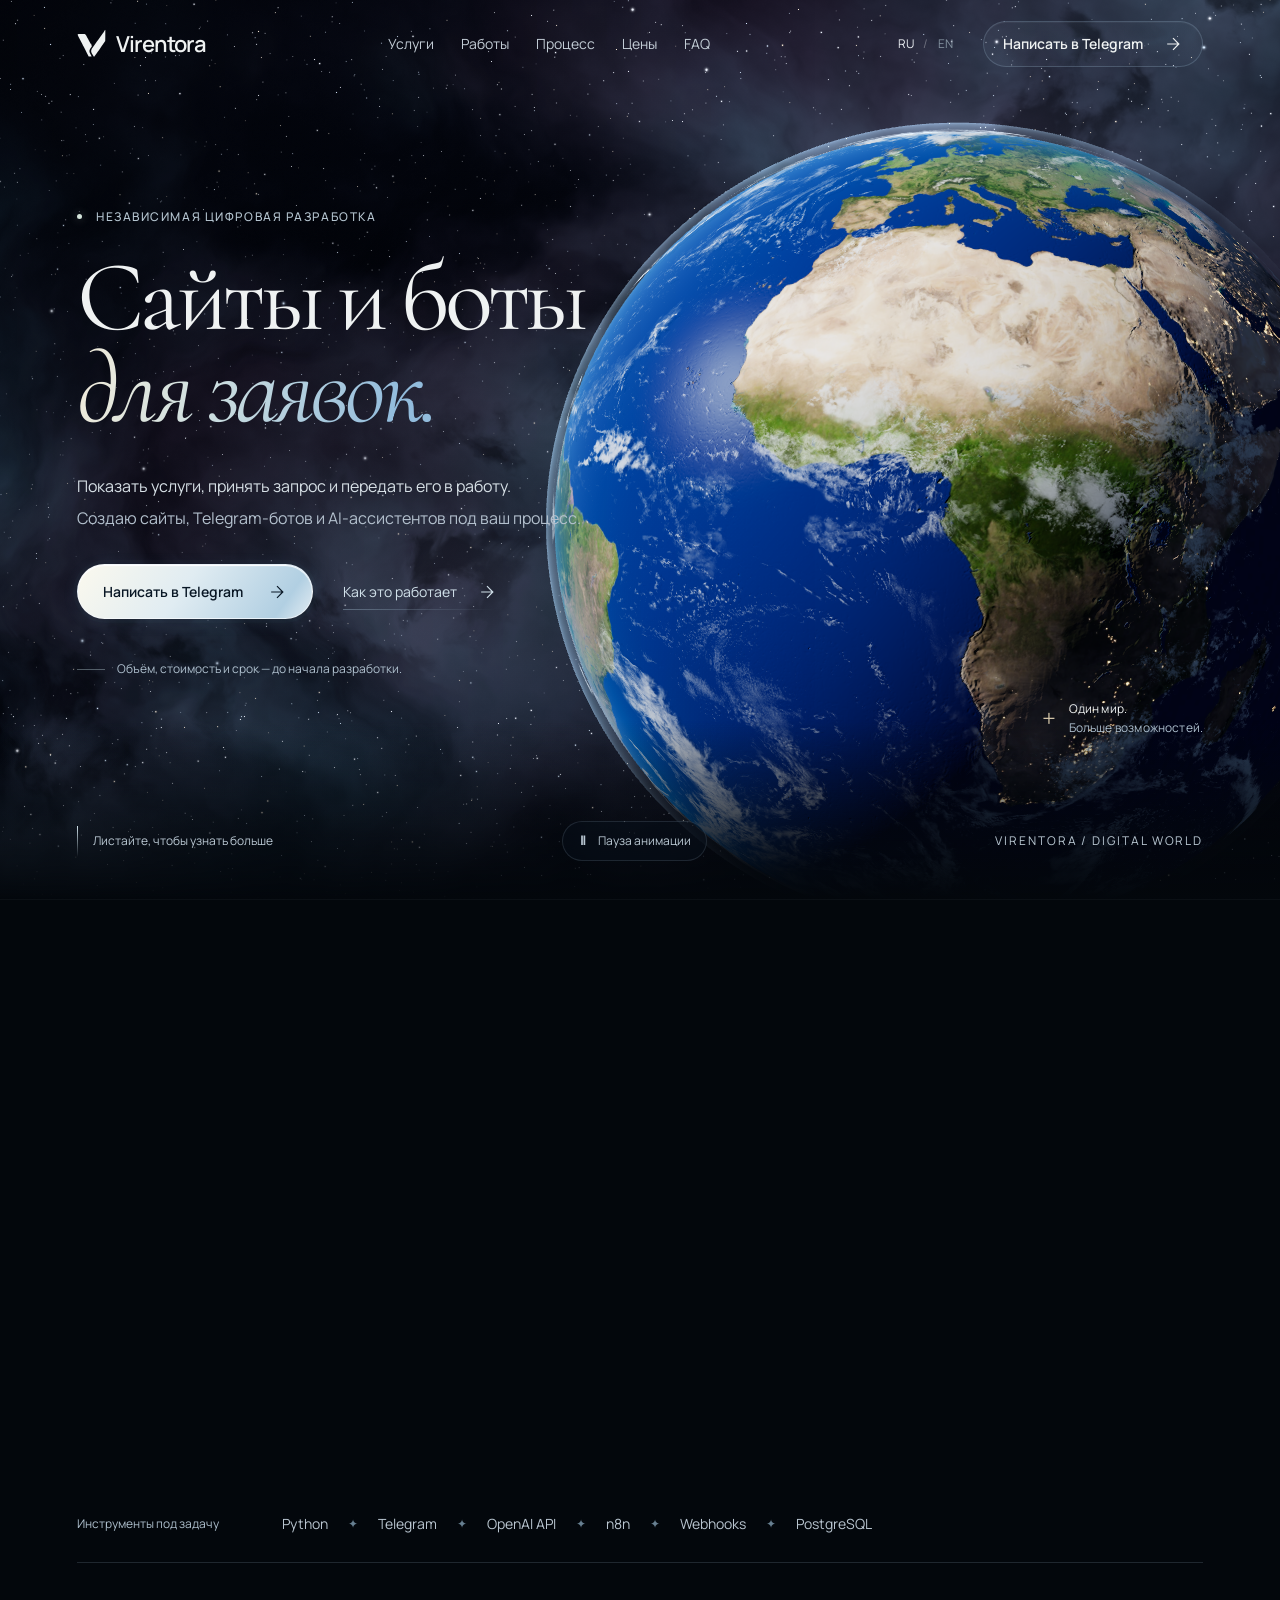
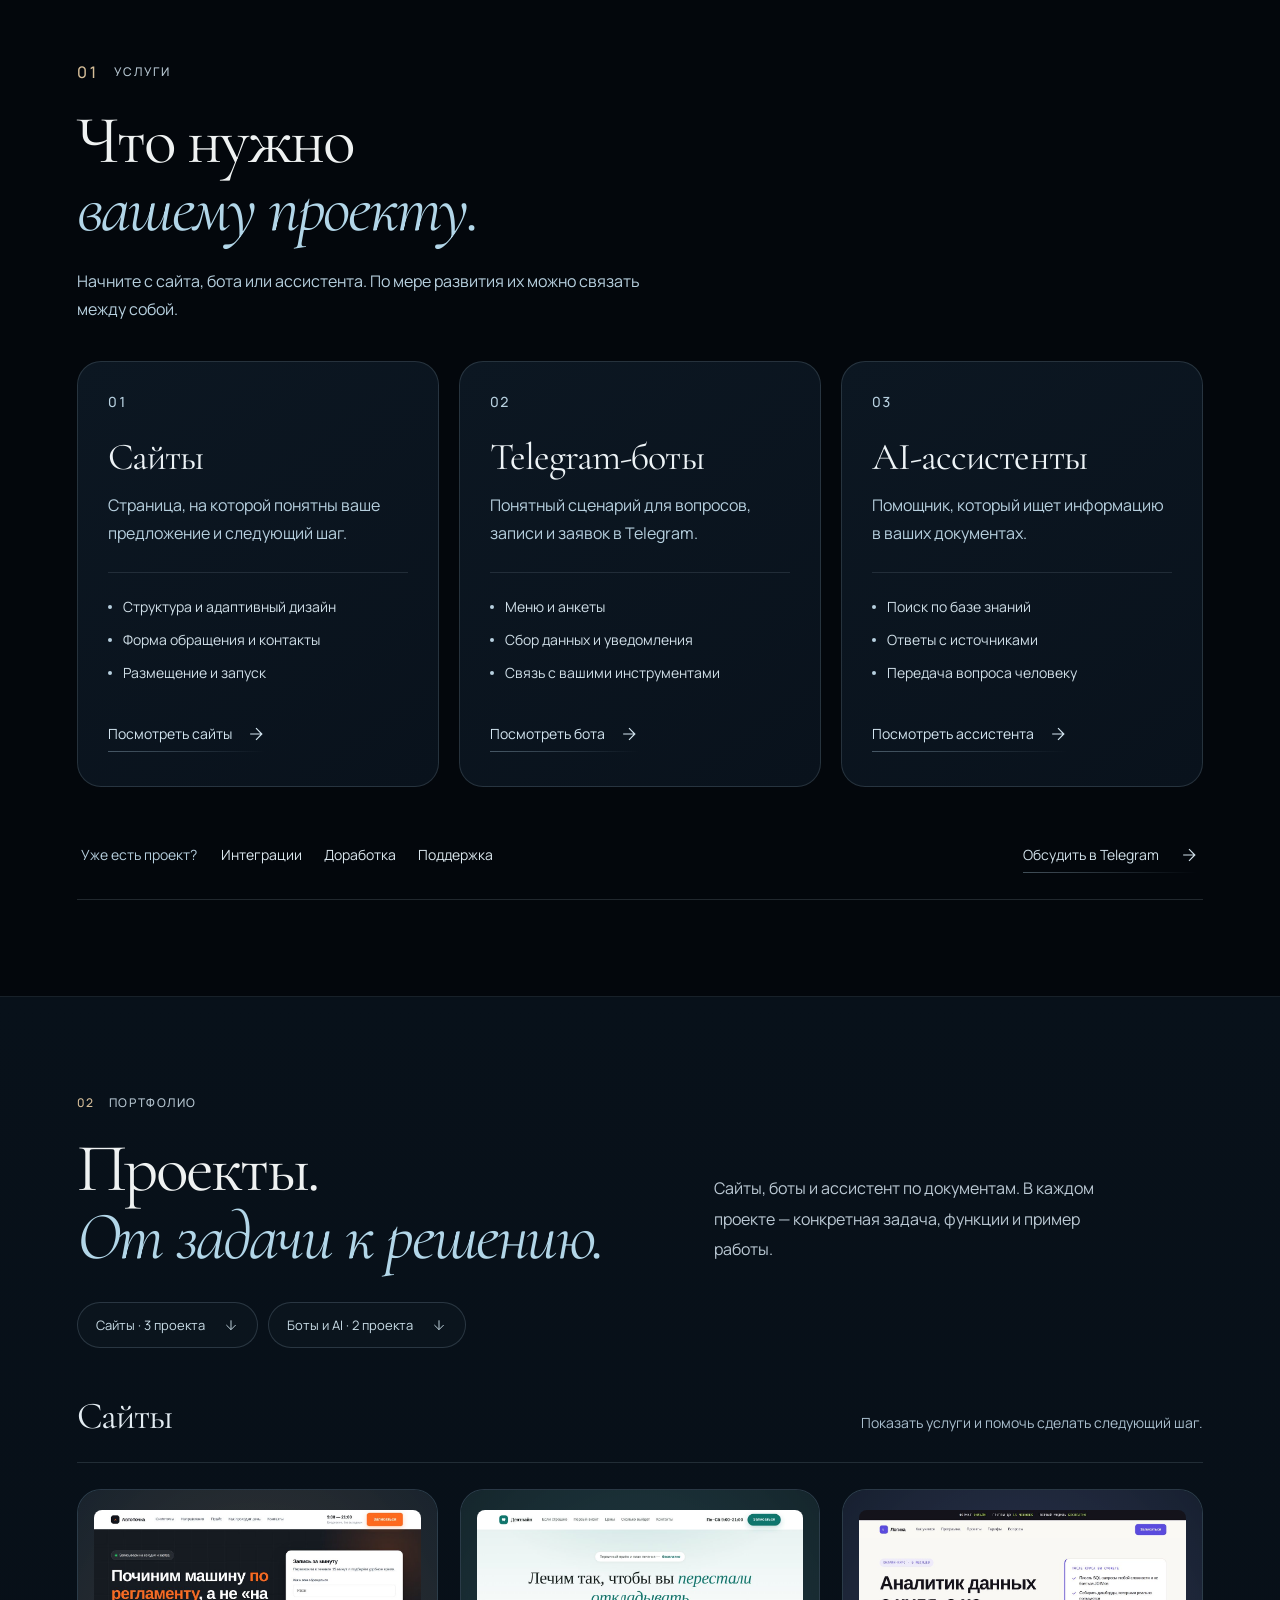
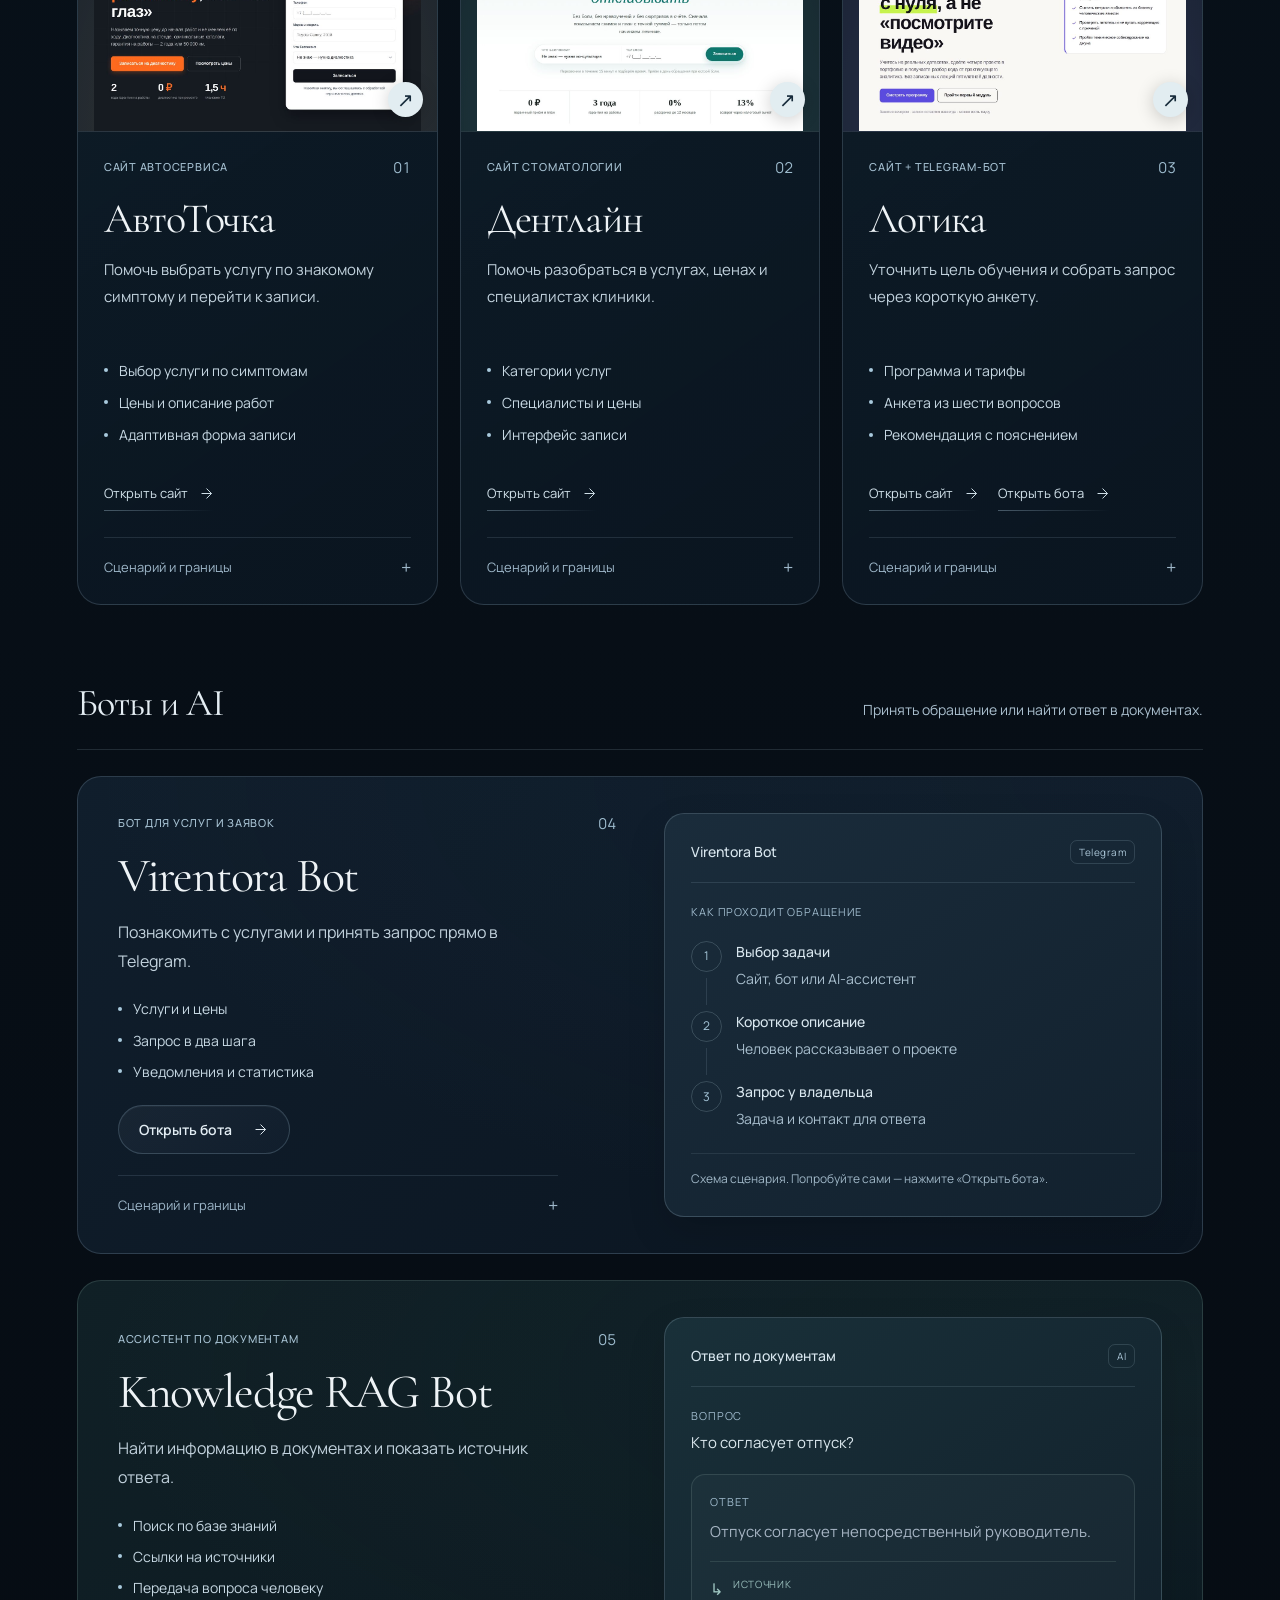
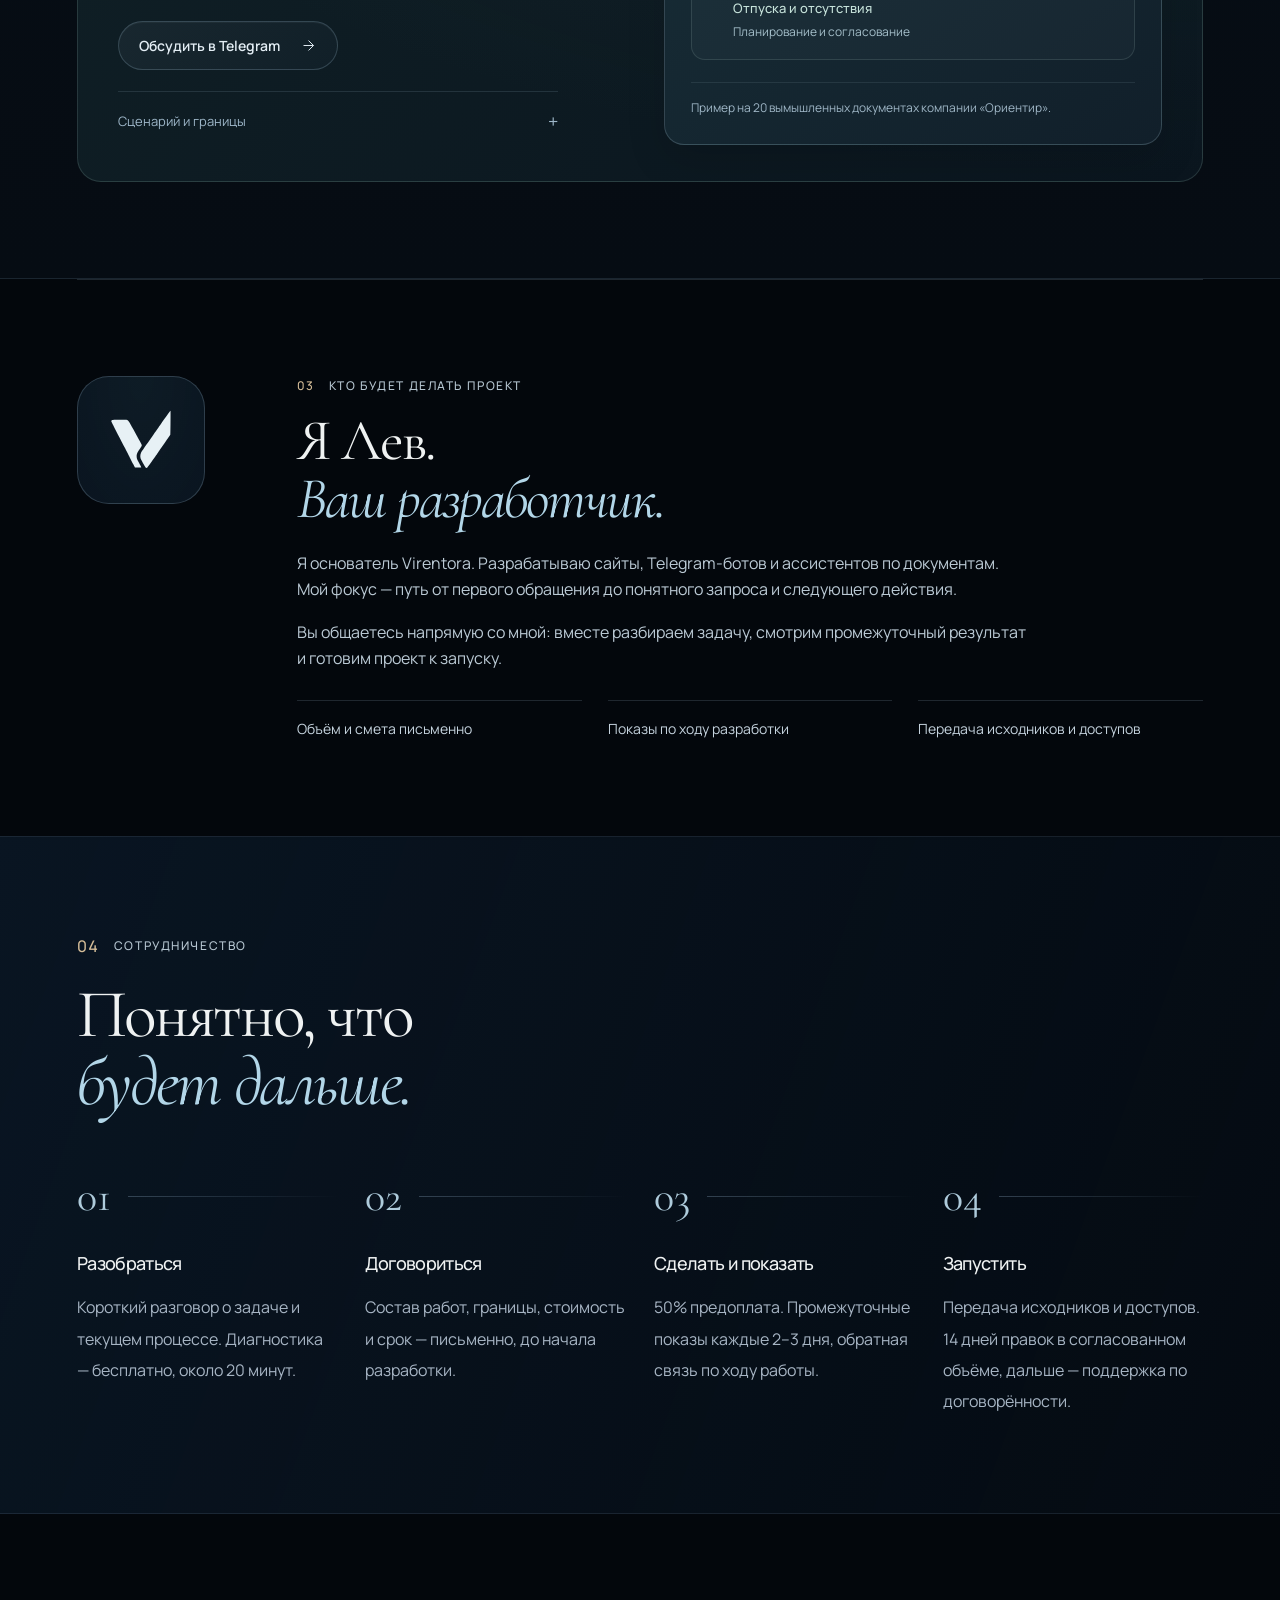
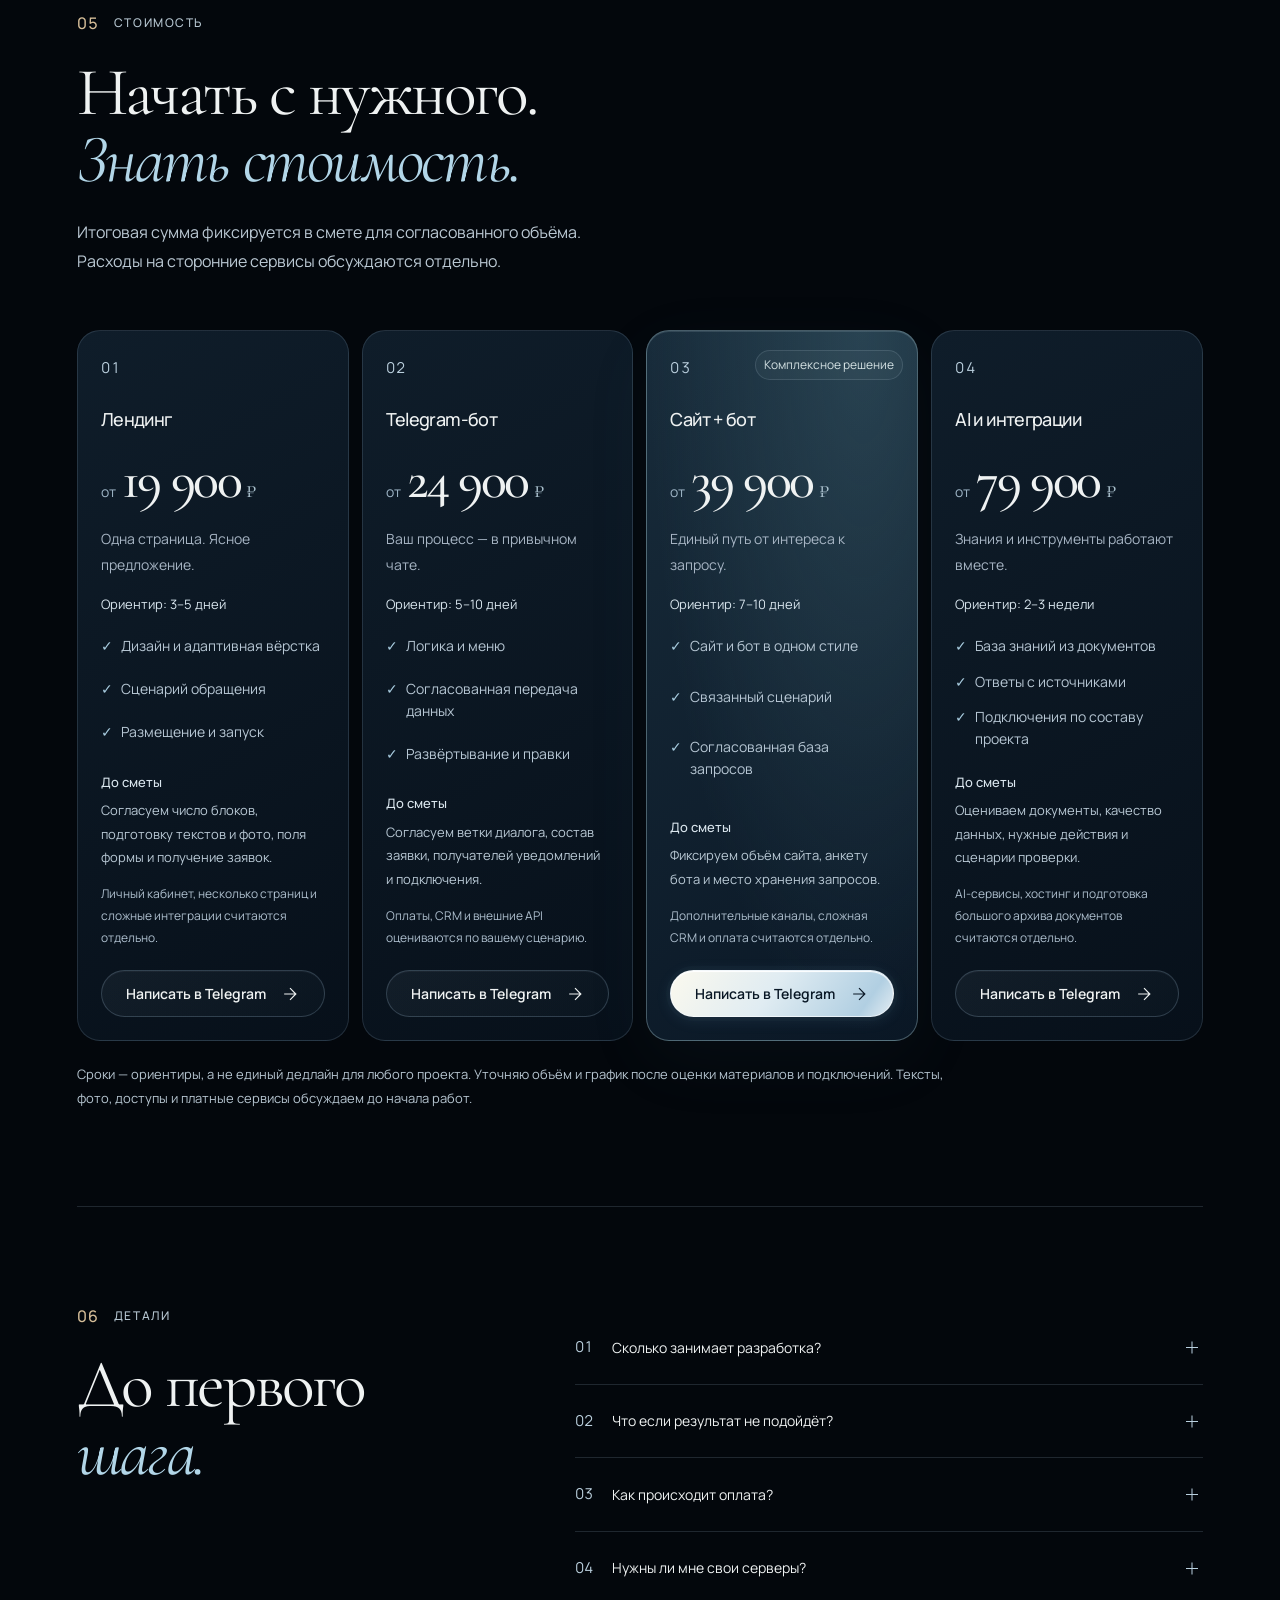
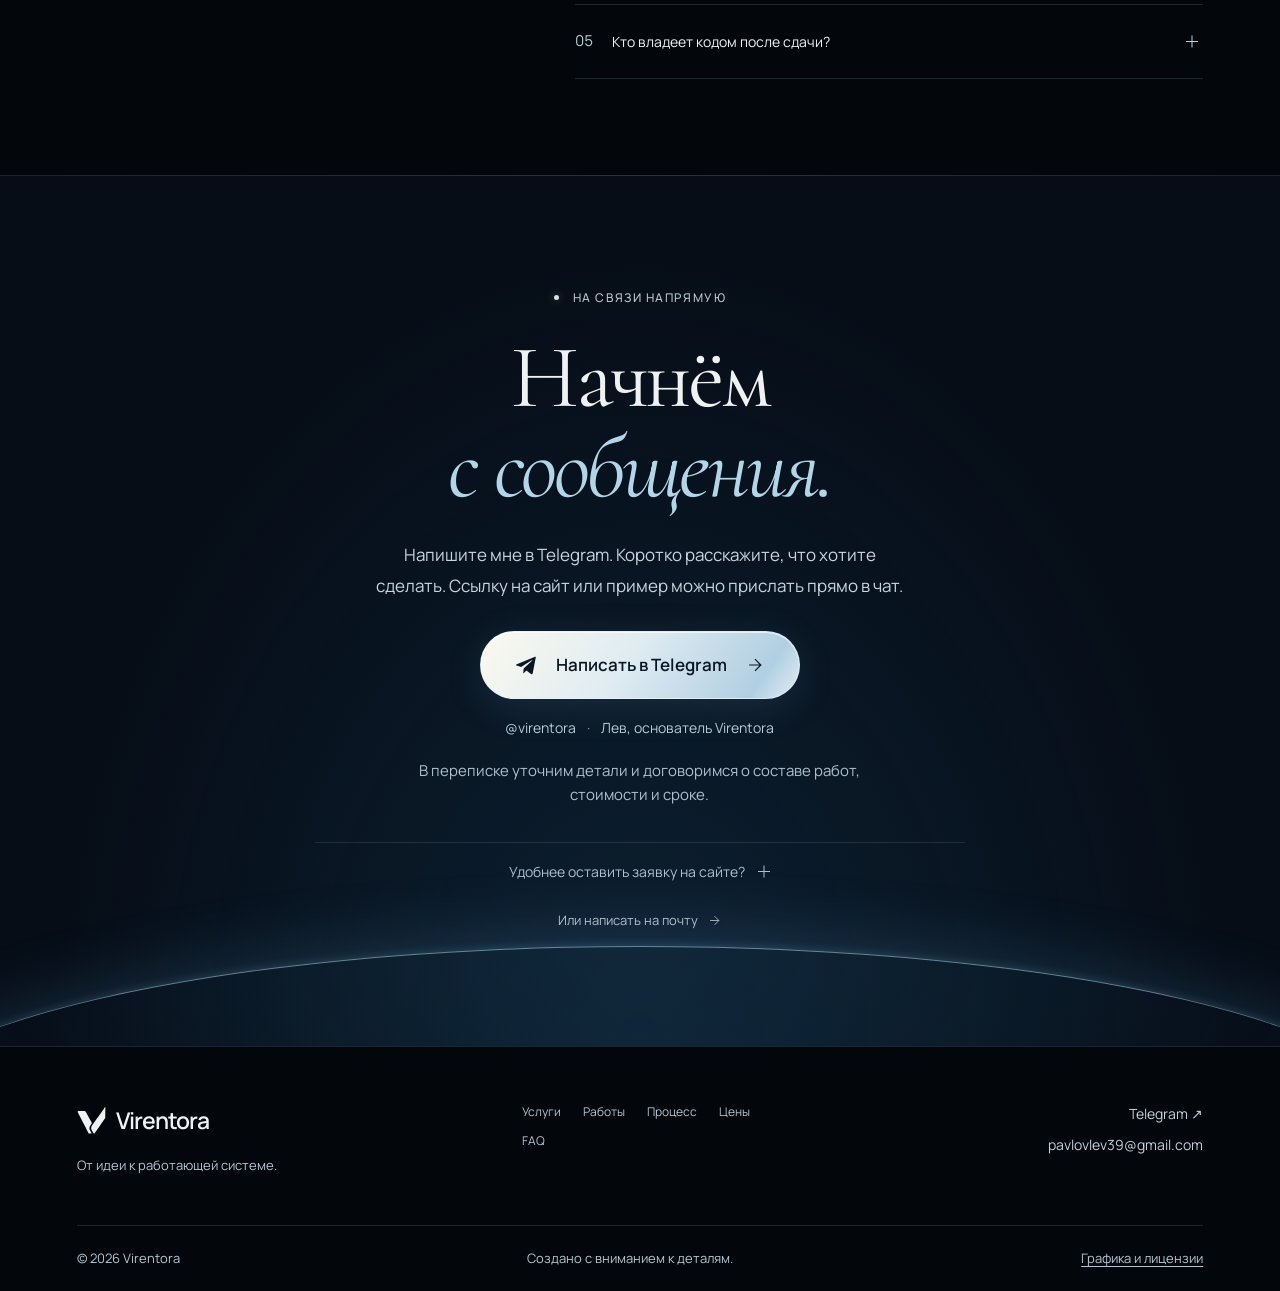
==== index.html @ d1f04e51 "готово" ====
<!doctype html>
<html lang="ru"><head><meta charset="utf-8"><meta name="viewport" content="width=device-width,initial-scale=1">
<meta name="theme-color" content="#03070c"><title>Virentora — сайты, Telegram-боты и автоматизация</title>
<meta name="description" content="Сайты, Telegram-боты и AI-ассистенты для обращений и автоматизации. Работы, понятный процесс, объём и стоимость до начала разработки.">
<meta property="og:title" content="Virentora — сайты и боты для заявок"><meta property="og:description" content="Сайты, Telegram-боты и AI-ассистенты. Посмотрите работы и обсудите свою задачу."><meta property="og:site_name" content="Virentora"><meta property="og:locale" content="ru_RU"><meta property="og:image" content="https://virentora.com/assets/og-virentora.jpg"><meta property="og:image:width" content="1200"><meta property="og:image:height" content="630"><meta property="og:image:type" content="image/jpeg"><meta property="og:image:alt" content="Virentora — сайты и боты для заявок"><meta name="twitter:card" content="summary_large_image"><meta name="twitter:image" content="https://virentora.com/assets/og-virentora.jpg"><meta property="og:type" content="website"><meta property="og:url" content="https://virentora.com/">
<link rel="canonical" href="https://virentora.com/"><link rel="icon" href="assets/favicon.svg?v=20260916" type="image/svg+xml">
<link rel="preconnect" href="https://fonts.googleapis.com"><link rel="preconnect" href="https://fonts.gstatic.com" crossorigin>
<link href="https://fonts.googleapis.com/css2?family=Cormorant+Garamond:ital,wght@0,400;0,500;1,400;1,500&family=Manrope:wght@400;500;600;700&display=swap" rel="stylesheet">
<link rel="modulepreload" href="assets/three.module.min.js"><link rel="stylesheet" href="styles.css?v=20260918-telegram1"><link rel="stylesheet" href="middle.css?v=20260919-structure1"><script src="app.js?v=20260919-structure1" defer></script><script src="reveal.js?v=20260919-structure1" defer></script><script type="module" src="scene-loader.js?v=20260916-mobile4"></script>
</head><body><a class="skip-link" href="#services"><span data-en="Skip to content">К содержанию</span></a>
<header id="hdr"><div class="header-inner"><a class="brand" href="#top" aria-label="Virentora"><svg aria-hidden="true" xmlns="http://www.w3.org/2000/svg" viewBox="128 120 384 384" fill="currentColor">
  <path d="M 484.809 154.771 C 475.147 167.822, 456.923 193.350, 444.312 211.500 C 431.701 229.650, 407.946 263.625, 391.523 287 C 330.656 373.632, 323.749 383.598, 321.487 388.043 C 313.673 403.402, 313.856 421.807, 321.966 436.468 C 323.498 439.236, 329.587 450.275, 335.498 461 C 341.410 471.725, 347.169 481.512, 348.297 482.750 C 351.097 485.821, 356.890 485.821, 359.738 482.750 C 360.886 481.512, 375.218 461.375, 391.587 438 C 407.956 414.625, 422.957 393.218, 424.924 390.429 C 429.643 383.738, 456.643 344.839, 474.850 318.500 C 482.834 306.950, 491.974 293.845, 495.160 289.377 C 498.346 284.909, 501.412 280.046, 501.973 278.570 C 502.984 275.912, 503.830 132.497, 502.841 131.508 C 502.585 131.252, 494.471 141.721, 484.809 154.771 M 141.329 188.458 C 137.714 190.030, 136 192.649, 136 196.599 C 136 198.891, 155.075 236.622, 187.518 298.500 C 190.401 304, 203.798 329.875, 217.287 356 C 230.777 382.125, 246.358 412.275, 251.912 423 C 257.465 433.725, 266.619 451.609, 272.254 462.743 L 282.500 482.986 301.750 482.993 L 321 483 320.992 480.750 C 320.988 479.512, 315.599 468.600, 309.016 456.500 C 294.841 430.447, 293.978 428.246, 293.278 416.375 C 292.318 400.085, 296.403 389.810, 313.465 365.590 C 319.259 357.366, 324.242 349.228, 324.577 347.442 C 325.340 343.376, 323.971 340.243, 311.411 317.317 C 306.043 307.518, 288.893 276.100, 273.300 247.500 C 243.791 193.375, 241.649 190.107, 234.344 188.079 C 228.165 186.363, 145.369 186.700, 141.329 188.458" fill-rule="evenodd"/>
</svg><span>Virentora</span></a>
<nav class="desktop-nav" aria-label="Navigation"><a href="#services"><span data-en="Services">Услуги</span></a><a href="#cases"><span data-en="Work">Работы</span></a><a href="#process"><span data-en="Process">Процесс</span></a><a href="#pricing"><span data-en="Pricing">Цены</span></a><a href="#faq"><span data-en="FAQ">FAQ</span></a></nav><div class="header-tools"><div class="language" aria-label="Language"><button type="button" data-lang="ru" aria-pressed="true">RU</button><span>/</span><button type="button" data-lang="en" aria-pressed="false">EN</button></div><a class="button button-small button-glass" href="https://t.me/virentora" target="_blank" rel="noopener noreferrer"><span data-en="Message on Telegram">Написать в Telegram</span><svg class="arrow" viewBox="0 0 24 24" fill="none" aria-hidden="true"><path d="M5 12h14M12 5l7 7-7 7"/></svg></a><button id="burger" class="burger" type="button" aria-label="Открыть меню" aria-expanded="false" aria-controls="mm"><span></span><span></span></button></div></div></header>
<dialog id="mm" class="mobile-menu" aria-label="Навигация по сайту"><div class="menu-top"><span class="brand"><svg aria-hidden="true" xmlns="http://www.w3.org/2000/svg" viewBox="128 120 384 384" fill="currentColor">
  <path d="M 484.809 154.771 C 475.147 167.822, 456.923 193.350, 444.312 211.500 C 431.701 229.650, 407.946 263.625, 391.523 287 C 330.656 373.632, 323.749 383.598, 321.487 388.043 C 313.673 403.402, 313.856 421.807, 321.966 436.468 C 323.498 439.236, 329.587 450.275, 335.498 461 C 341.410 471.725, 347.169 481.512, 348.297 482.750 C 351.097 485.821, 356.890 485.821, 359.738 482.750 C 360.886 481.512, 375.218 461.375, 391.587 438 C 407.956 414.625, 422.957 393.218, 424.924 390.429 C 429.643 383.738, 456.643 344.839, 474.850 318.500 C 482.834 306.950, 491.974 293.845, 495.160 289.377 C 498.346 284.909, 501.412 280.046, 501.973 278.570 C 502.984 275.912, 503.830 132.497, 502.841 131.508 C 502.585 131.252, 494.471 141.721, 484.809 154.771 M 141.329 188.458 C 137.714 190.030, 136 192.649, 136 196.599 C 136 198.891, 155.075 236.622, 187.518 298.500 C 190.401 304, 203.798 329.875, 217.287 356 C 230.777 382.125, 246.358 412.275, 251.912 423 C 257.465 433.725, 266.619 451.609, 272.254 462.743 L 282.500 482.986 301.750 482.993 L 321 483 320.992 480.750 C 320.988 479.512, 315.599 468.600, 309.016 456.500 C 294.841 430.447, 293.978 428.246, 293.278 416.375 C 292.318 400.085, 296.403 389.810, 313.465 365.590 C 319.259 357.366, 324.242 349.228, 324.577 347.442 C 325.340 343.376, 323.971 340.243, 311.411 317.317 C 306.043 307.518, 288.893 276.100, 273.300 247.500 C 243.791 193.375, 241.649 190.107, 234.344 188.079 C 228.165 186.363, 145.369 186.700, 141.329 188.458" fill-rule="evenodd"/>
</svg><span>Virentora</span></span><button type="button" id="menu-close" class="icon-button" aria-label="Закрыть меню">×</button></div>
<nav aria-label="Navigation"><a href="#services"><span data-en="Services">Услуги</span></a><a href="#cases"><span data-en="Work">Работы</span></a><a href="#process"><span data-en="Process">Процесс</span></a><a href="#pricing"><span data-en="Pricing">Цены</span></a><a href="#faq"><span data-en="FAQ">FAQ</span></a></nav><a class="button button-primary" href="https://t.me/virentora" target="_blank" rel="noopener noreferrer"><span data-en="Message on Telegram">Написать в Telegram</span><svg class="arrow" viewBox="0 0 24 24" fill="none" aria-hidden="true"><path d="M5 12h14M12 5l7 7-7 7"/></svg></a></dialog>
<main>
<section id="top" class="hero" aria-labelledby="hero-title"><div class="hero-scene"><div class="hero-sky" aria-hidden="true"></div><div id="earth-stage" aria-hidden="true"></div><div class="hero-vignette" aria-hidden="true"></div><div class="hero-copy wrap"><div class="eyebrow"><i class="status-dot"></i><span data-en="Independent digital development">Независимая цифровая разработка</span></div>
<h1 id="hero-title"><span data-en="Websites &amp; bots">Сайты и боты</span><br><em data-en="for enquiries.">для заявок.</em></h1><p class="hero-lead" data-en="Present your services, collect enquiries and hand them over for follow-up.">Показать услуги, принять запрос и передать его в работу.</p><p class="hero-sub" data-en="I build websites, Telegram bots and AI assistants for your workflow.">Создаю сайты, Telegram-ботов и AI-ассистентов под ваш процесс.</p><div class="hero-actions"><a class="button button-primary" href="https://t.me/virentora" target="_blank" rel="noopener noreferrer"><span data-en="Message on Telegram">Написать в Telegram</span><svg class="arrow" viewBox="0 0 24 24" fill="none" aria-hidden="true"><path d="M5 12h14M12 5l7 7-7 7"/></svg></a><a class="text-link" href="#cases"><span data-en="See how it works">Как это работает</span><svg class="arrow" viewBox="0 0 24 24" fill="none" aria-hidden="true"><path d="M5 12h14M12 5l7 7-7 7"/></svg></a></div><div class="hero-note"><span class="note-line"></span><span data-en="Scope, cost and timeline agreed before development.">Объём, стоимость и срок — до начала разработки.</span></div></div><div class="earth-label" aria-hidden="true"><span class="label-cross">+</span><div><span data-en="One world.">Один мир.</span><small data-en="More possibilities.">Больше возможностей.</small></div></div><div class="journey-copy wrap" inert><div class="eyebrow"><span>01 — 06</span><span data-en="Everything connects">Всё связано</span></div>
<h2><span data-en="From an idea">От идеи —</span><br><em data-en="to the whole system.">к целой системе.</em></h2><p data-en="The website introduces. The bot clarifies. Integrations move things forward.">Сайт знакомит. Бот уточняет. Интеграция передаёт в работу.</p><a class="text-link" href="#services"><span data-en="Find your solution">Найти своё решение</span><svg class="arrow" viewBox="0 0 24 24" fill="none" aria-hidden="true"><path d="M5 12h14M12 5l7 7-7 7"/></svg></a></div><div class="hero-bottom wrap"><a class="scroll-cue" href="#services"><span class="scroll-line"></span><span data-en="Scroll to discover">Листайте, чтобы узнать больше</span></a><button id="motion-toggle" type="button" hidden aria-pressed="false"><span class="motion-icon">Ⅱ</span><span data-motion-label><span data-en="Pause animation">Пауза анимации</span></span></button><span class="hero-coordinate" aria-hidden="true">VIRENTORA / DIGITAL WORLD</span></div><div class="scene-progress" aria-hidden="true"><i></i></div></div></section>
<div class="tech-strip wrap"><span class="tech-label" data-en="The right tools for the task">Инструменты под задачу</span><div><span>Python</span><i>✦</i><span>Telegram</span><i>✦</i><span>OpenAI API</span><i>✦</i><span>n8n</span><i>✦</i><span>Webhooks</span><i>✦</i><span>PostgreSQL</span></div></div>
<section id="services" class="section wrap services-clarity" aria-labelledby="services-title">
  <div class="section-heading">
    <div class="eyebrow"><span>01</span><span data-en="Services">Услуги</span></div>
    <h2 id="services-title"><span data-en="What does">Что нужно</span><br><em data-en="your project need?">вашему проекту.</em></h2>
    <p class="section-description" data-en="Start with a website, a bot or an assistant. Connect the tools as your needs grow.">Начните с сайта, бота или ассистента. По мере развития их можно связать между собой.</p>
  </div>

  <div class="clarity-services-grid">
    <article class="service clarity-service" aria-labelledby="service-web-title">
      <span class="clarity-service-number" aria-hidden="true">01</span>
      <h3 id="service-web-title" data-en="Websites">Сайты</h3>
      <p class="clarity-service-description" data-en="A page that makes your offer and the next step clear.">Страница, на которой понятны ваше предложение и следующий шаг.</p>
      <ul class="clarity-service-features">
        <li data-en="Structure and responsive design">Структура и адаптивный дизайн</li>
        <li data-en="Enquiry form and contacts">Форма обращения и контакты</li>
        <li data-en="Hosting setup and launch">Размещение и запуск</li>
      </ul>
      <a class="text-link" href="#website-projects"><span data-en="Explore websites">Посмотреть сайты</span><svg class="arrow" viewBox="0 0 24 24" fill="none" aria-hidden="true"><path d="M5 12h14M12 5l7 7-7 7"/></svg></a>
    </article>

    <article class="service clarity-service" aria-labelledby="service-bot-title">
      <span class="clarity-service-number" aria-hidden="true">02</span>
      <h3 id="service-bot-title" data-en="Telegram bots">Telegram-боты</h3>
      <p class="clarity-service-description" data-en="A clear flow for questions, bookings and enquiries in Telegram.">Понятный сценарий для вопросов, записи и заявок в Telegram.</p>
      <ul class="clarity-service-features">
        <li data-en="Menus and questionnaires">Меню и анкеты</li>
        <li data-en="Data collection and notifications">Сбор данных и уведомления</li>
        <li data-en="Connections to your tools">Связь с вашими инструментами</li>
      </ul>
      <a class="text-link" href="#virentora-bot"><span data-en="Explore a bot">Посмотреть бота</span><svg class="arrow" viewBox="0 0 24 24" fill="none" aria-hidden="true"><path d="M5 12h14M12 5l7 7-7 7"/></svg></a>
    </article>

    <article class="service clarity-service" aria-labelledby="service-ai-title">
      <span class="clarity-service-number" aria-hidden="true">03</span>
      <h3 id="service-ai-title" data-en="AI assistants">AI-ассистенты</h3>
      <p class="clarity-service-description" data-en="An assistant that finds information in your documents.">Помощник, который ищет информацию в ваших документах.</p>
      <ul class="clarity-service-features">
        <li data-en="Knowledge base search">Поиск по базе знаний</li>
        <li data-en="Answers with sources">Ответы с источниками</li>
        <li data-en="Human handoff">Передача вопроса человеку</li>
      </ul>
      <a class="text-link" href="#knowledge-rag-bot"><span data-en="Explore an assistant">Посмотреть ассистента</span><svg class="arrow" viewBox="0 0 24 24" fill="none" aria-hidden="true"><path d="M5 12h14M12 5l7 7-7 7"/></svg></a>
    </article>
  </div>

  <div class="clarity-services-support">
    <div class="clarity-support-copy">
      <p data-en="Already have a project?">Уже есть проект?</p>
      <ul><li data-en="Integrations">Интеграции</li><li data-en="Improvements">Доработка</li><li data-en="Support">Поддержка</li></ul>
    </div>
    <a class="text-link" href="https://t.me/virentora" target="_blank" rel="noopener noreferrer"><span data-en="Discuss on Telegram">Обсудить в Telegram</span><svg class="arrow" viewBox="0 0 24 24" fill="none" aria-hidden="true"><path d="M5 12h14M12 5l7 7-7 7"/></svg></a>
  </div>
</section>

<section class="section portfolio-section" id="cases" aria-labelledby="portfolio-title"><div class="wrap"><div class="section-heading portfolio-heading"><div><div class="eyebrow"><span>02</span><span data-en="Portfolio">Портфолио</span></div><h2 id="portfolio-title"><span data-en="Projects.">Проекты.</span><br><em data-en="From brief to solution.">От задачи к решению.</em></h2></div><p data-en="Websites, bots and a document assistant. Each project shows the task, the features and how it works." class="section-description">Сайты, боты и ассистент по документам. В каждом проекте — конкретная задача, функции и пример работы.</p></div>
<nav class="portfolio-jumps" aria-label="Разделы портфолио" data-aria-en="Portfolio sections"><a class="portfolio-jump" href="#website-projects"><span data-en="Websites · 3 projects">Сайты · 3 проекта</span><svg class="arrow" viewBox="0 0 24 24" fill="none" aria-hidden="true"><path d="M5 12h14M12 5l7 7-7 7"/></svg></a><a class="portfolio-jump" href="#automation-projects"><span data-en="Bots &amp; AI · 2 projects">Боты и AI · 2 проекта</span><svg class="arrow" viewBox="0 0 24 24" fill="none" aria-hidden="true"><path d="M5 12h14M12 5l7 7-7 7"/></svg></a></nav>
<div class="project-group" id="website-projects"><div class="project-group-heading"><h3><span data-en="Websites">Сайты</span></h3><p data-en="Present the offer and make the next step clear.">Показать услуги и помочь сделать следующий шаг.</p></div><div class="project-grid"><article class="project-card website-project" aria-labelledby="project-avtotochka">
<a class="project-image project-image-avtotochka" href="https://avtotochka-ekb.ru" target="_blank" rel="noopener noreferrer" aria-label="АвтоТочка" data-aria-en="AvtoTochka"><img src="shots/avtotochka.jpg" alt="АвтоТочка" data-alt-en="AvtoTochka" loading="lazy" width="1100" height="739"><span class="project-image-arrow" aria-hidden="true">↗</span></a>
<div class="project-body"><div class="project-meta"><span data-en="Auto service website">Сайт автосервиса</span><span class="project-number" aria-hidden="true">01</span></div>
<h4 data-en="AvtoTochka" id="project-avtotochka">АвтоТочка</h4><p data-en="Help visitors choose a service by symptom and find the booking interface." class="project-purpose">Помочь выбрать услугу по знакомому симптому и перейти к записи.</p><ul class="project-points"><li data-en="Symptom-based service guide">Выбор услуги по симптомам</li><li data-en="Prices and service descriptions">Цены и описание работ</li><li data-en="Responsive booking interface">Адаптивная форма записи</li></ul><div class="project-actions"><a class="text-link" href="https://avtotochka-ekb.ru" target="_blank" rel="noopener noreferrer"><span data-en="View website">Открыть сайт</span><svg class="arrow" viewBox="0 0 24 24" fill="none" aria-hidden="true"><path d="M5 12h14M12 5l7 7-7 7"/></svg></a></div><details class="project-details"><summary><span data-en="Workflow &amp; scope">Сценарий и границы</span><span class="project-plus" aria-hidden="true">+</span></summary><dl><div><dt data-en="Try it">Что посмотреть</dt><dd data-en="Find “Humming at speed”, review the suggested inspection and open the booking form.">Найдите «Гудит на скорости», посмотрите предлагаемую проверку и откройте форму записи.</dd></div><div><dt data-en="Built">Что реализовано</dt><dd data-en="Responsive layout, phone number formatting and required field validation.">Адаптивная вёрстка, форматирование телефона и проверка обязательных полей.</dd></div><div><dt data-en="Scope">Границы</dt><dd data-en="The form validates input; enquiries are not sent to a server.">Форма проверяет ввод; заявки на сервер не отправляются.</dd></div></dl></details></div></article><article class="project-card website-project" aria-labelledby="project-dentline">
<a class="project-image project-image-dentline" href="https://dentline-ekb.ru" target="_blank" rel="noopener noreferrer" aria-label="Дентлайн" data-aria-en="DentLine"><img src="shots/dentline.jpg" alt="Дентлайн" data-alt-en="DentLine" loading="lazy" width="1100" height="739"><span class="project-image-arrow" aria-hidden="true">↗</span></a>
<div class="project-body"><div class="project-meta"><span data-en="Dental clinic website">Сайт стоматологии</span><span class="project-number" aria-hidden="true">02</span></div>
<h4 data-en="DentLine" id="project-dentline">Дентлайн</h4><p data-en="Help visitors explore the clinic’s services, prices and specialists." class="project-purpose">Помочь разобраться в услугах, ценах и специалистах клиники.</p><ul class="project-points"><li data-en="Service categories">Категории услуг</li><li data-en="Specialists and pricing">Специалисты и цены</li><li data-en="Booking interface">Интерфейс записи</li></ul><div class="project-actions"><a class="text-link" href="https://dentline-ekb.ru" target="_blank" rel="noopener noreferrer"><span data-en="View website">Открыть сайт</span><svg class="arrow" viewBox="0 0 24 24" fill="none" aria-hidden="true"><path d="M5 12h14M12 5l7 7-7 7"/></svg></a></div><details class="project-details"><summary><span data-en="Workflow &amp; scope">Сценарий и границы</span><span class="project-plus" aria-hidden="true">+</span></summary><dl><div><dt data-en="Try it">Что посмотреть</dt><dd data-en="Explore service categories, pricing and the specialists.">Перейдите от категории услуг к ценам и знакомству со специалистами.</dd></div><div><dt data-en="Scope">Границы</dt><dd data-en="The booking interface validates fields; server submission is not connected.">Интерфейс записи проверяет поля; отправка на сервер не подключена.</dd></div></dl></details></div></article><article class="project-card website-project" aria-labelledby="project-logika">
<a class="project-image project-image-logika" href="https://logika-data.ru" target="_blank" rel="noopener noreferrer" aria-label="Логика" data-aria-en="Logika"><img src="shots/logika.jpg" alt="Логика" data-alt-en="Logika" loading="lazy" width="1100" height="739"><span class="project-image-arrow" aria-hidden="true">↗</span></a>
<div class="project-body"><div class="project-meta"><span data-en="Website + Telegram bot">Сайт + Telegram-бот</span><span class="project-number" aria-hidden="true">03</span></div>
<h4 data-en="Logika" id="project-logika">Логика</h4><p data-en="Clarify study goals and collect an enquiry through a short questionnaire." class="project-purpose">Уточнить цель обучения и собрать запрос через короткую анкету.</p><ul class="project-points"><li data-en="Curriculum and plans">Программа и тарифы</li><li data-en="Six-question flow">Анкета из шести вопросов</li><li data-en="Explained recommendation">Рекомендация с пояснением</li></ul><div class="project-actions"><a class="text-link" href="https://logika-data.ru" target="_blank" rel="noopener noreferrer"><span data-en="View website">Открыть сайт</span><svg class="arrow" viewBox="0 0 24 24" fill="none" aria-hidden="true"><path d="M5 12h14M12 5l7 7-7 7"/></svg></a><a class="text-link" href="https://t.me/logika_learning_bot" target="_blank" rel="noopener noreferrer"><span data-en="Open bot">Открыть бота</span><svg class="arrow" viewBox="0 0 24 24" fill="none" aria-hidden="true"><path d="M5 12h14M12 5l7 7-7 7"/></svg></a></div><details class="project-details"><summary><span data-en="Workflow &amp; scope">Сценарий и границы</span><span class="project-plus" aria-hidden="true">+</span></summary><dl><div><dt data-en="Try it">Что посмотреть</dt><dd data-en="Choose “Up to 5 hours” per week: the bot explains the workload and suggests a free module.">В анкете выберите «До 5 часов» в неделю: бот предупредит о нагрузке и предложит бесплатный модуль.</dd></div><div><dt data-en="Built">Что реализовано</dt><dd data-en="Rule-based recommendation, enquiry storage and an owner notification with the answers.">Рекомендация по правилам, сохранение запроса и уведомление владельцу с ответами.</dd></div><div><dt data-en="Scope">Границы</dt><dd data-en="The school and course offer are fictional. The bot stores enquiries; the website form only validates input.">Школа и учебное предложение вымышлены. Запрос сохраняет бот; форма сайта только проверяет поля.</dd></div></dl></details></div></article></div></div>
<div class="project-group" id="automation-projects"><div class="project-group-heading"><h3><span data-en="Bots &amp; AI">Боты и AI</span></h3><p data-en="Collect an enquiry or find an answer in documents.">Принять обращение или найти ответ в документах.</p></div><div class="automation-projects"><article class="project-card project-feature" id="virentora-bot" aria-labelledby="virentora-bot-title"><div class="project-body"><div class="project-meta"><span data-en="Services &amp; enquiry bot">Бот для услуг и заявок</span><span class="project-number" aria-hidden="true">04</span></div><h4 id="virentora-bot-title">Virentora Bot</h4><p data-en="Introduce the services and collect an enquiry in Telegram." class="project-purpose">Познакомить с услугами и принять запрос прямо в Telegram.</p><ul class="project-points"><li data-en="Services and prices">Услуги и цены</li><li data-en="Two-step enquiry">Запрос в два шага</li><li data-en="Notifications and statistics">Уведомления и статистика</li></ul><div class="project-actions"><a class="button button-glass" href="https://t.me/VirentoraBot" target="_blank" rel="noopener noreferrer"><span data-en="Open bot">Открыть бота</span><svg class="arrow" viewBox="0 0 24 24" fill="none" aria-hidden="true"><path d="M5 12h14M12 5l7 7-7 7"/></svg></a></div><details class="project-details"><summary><span data-en="Workflow &amp; scope">Сценарий и границы</span><span class="project-plus" aria-hidden="true">+</span></summary><dl><div><dt data-en="Try it">Что посмотреть</dt><dd data-en="Open the services and prices menu. To contact me, submit your project description through the bot.">Откройте меню услуг и цен. Если хотите связаться со мной, отправьте описание задачи через бота.</dd></div><div><dt data-en="What happens">Что происходит</dt><dd data-en="The bot passes the enquiry to its owner; a person handles the discussion.">Бот передаёт запрос владельцу; дальнейшее обсуждение — с человеком.</dd></div></dl></details></div><figure class="bot-preview scenario-preview" aria-label="Сценарий работы бота"><figcaption class="scenario-caption"><span>Virentora Bot</span><span class="scenario-platform">Telegram</span></figcaption><p data-en="How an enquiry works" class="scenario-label">Как проходит обращение</p><ol class="scenario-steps"><li><span class="scenario-number" aria-hidden="true">1</span><div><strong data-en="Choose a task">Выбор задачи</strong><p data-en="Website, bot or AI assistant">Сайт, бот или AI-ассистент</p></div></li><li><span class="scenario-number" aria-hidden="true">2</span><div><strong data-en="Describe the project">Короткое описание</strong><p data-en="The visitor outlines the task">Человек рассказывает о проекте</p></div></li><li><span class="scenario-number" aria-hidden="true">3</span><div><strong data-en="The owner receives it">Запрос у владельца</strong><p data-en="The task and a reply contact">Задача и контакт для ответа</p></div></li></ol><p data-en="Workflow outline. Use the project link to open the bot." class="scenario-note">Схема сценария. Попробуйте сами — нажмите «Открыть бота».</p></figure></article><article class="project-card project-feature project-knowledge" id="knowledge-rag-bot" aria-labelledby="knowledge-rag-title"><div class="project-body"><div class="project-meta"><span data-en="Document assistant">Ассистент по документам</span><span class="project-number" aria-hidden="true">05</span></div><h4 id="knowledge-rag-title">Knowledge RAG Bot</h4><p data-en="Find information in documents and show the source." class="project-purpose">Найти информацию в документах и показать источник ответа.</p><ul class="project-points"><li data-en="Knowledge search">Поиск по базе знаний</li><li data-en="Sources alongside answers">Ссылки на источники</li><li data-en="Human handoff">Передача вопроса человеку</li></ul><div class="project-actions"><a class="button button-glass" href="https://t.me/virentora" target="_blank" rel="noopener noreferrer"><span data-en="Discuss on Telegram">Обсудить в Telegram</span><svg class="arrow" viewBox="0 0 24 24" fill="none" aria-hidden="true"><path d="M5 12h14M12 5l7 7-7 7"/></svg></a></div><details class="project-details"><summary><span data-en="Workflow &amp; scope">Сценарий и границы</span><span class="project-plus" aria-hidden="true">+</span></summary><dl><div><dt data-en="How it works">Как работает</dt><dd data-en="The assistant searches the connected documents. If information is missing, it helps hand the question to a person.">Ассистент ищет ответ в подключённых документах. Если информации недостаточно, помогает передать вопрос человеку.</dd></div><div><dt data-en="Example">Пример</dt><dd data-en="The example uses 20 fictional documents from “Orientir”. The scope for your document collection is discussed separately.">Здесь показан пример на 20 вымышленных документах компании «Ориентир». Возможности для вашей базы обсуждаются отдельно.</dd></div></dl></details></div><figure class="scenario-preview knowledge-preview"><figcaption class="scenario-caption"><span data-en="An answer from documents">Ответ по документам</span><span class="scenario-platform">AI</span></figcaption><div class="knowledge-question"><span data-en="Question" class="scenario-label">Вопрос</span><p data-en="Who approves time off?">Кто согласует отпуск?</p></div><div class="knowledge-answer"><span data-en="Answer" class="scenario-label">Ответ</span><p data-en="Time off is approved by your line manager.">Отпуск согласует непосредственный руководитель.</p><div class="answer-source"><span aria-hidden="true">↳</span><div><small data-en="Source">Источник</small><strong data-en="Time off and absences">Отпуска и отсутствия</strong><span data-en="Planning and approval">Планирование и согласование</span></div></div></div><p data-en="Example using 20 fictional documents from “Orientir”." class="scenario-note">Пример на 20 вымышленных документах компании «Ориентир».</p></figure></article></div></div>
</div></section>

<section id="about" class="section wrap founder-section" aria-labelledby="founder-title">
<div class="founder-symbol" aria-hidden="true"><svg aria-hidden="true" xmlns="http://www.w3.org/2000/svg" viewBox="128 120 384 384" fill="currentColor">
  <path d="M 484.809 154.771 C 475.147 167.822, 456.923 193.350, 444.312 211.500 C 431.701 229.650, 407.946 263.625, 391.523 287 C 330.656 373.632, 323.749 383.598, 321.487 388.043 C 313.673 403.402, 313.856 421.807, 321.966 436.468 C 323.498 439.236, 329.587 450.275, 335.498 461 C 341.410 471.725, 347.169 481.512, 348.297 482.750 C 351.097 485.821, 356.890 485.821, 359.738 482.750 C 360.886 481.512, 375.218 461.375, 391.587 438 C 407.956 414.625, 422.957 393.218, 424.924 390.429 C 429.643 383.738, 456.643 344.839, 474.850 318.500 C 482.834 306.950, 491.974 293.845, 495.160 289.377 C 498.346 284.909, 501.412 280.046, 501.973 278.570 C 502.984 275.912, 503.830 132.497, 502.841 131.508 C 502.585 131.252, 494.471 141.721, 484.809 154.771 M 141.329 188.458 C 137.714 190.030, 136 192.649, 136 196.599 C 136 198.891, 155.075 236.622, 187.518 298.500 C 190.401 304, 203.798 329.875, 217.287 356 C 230.777 382.125, 246.358 412.275, 251.912 423 C 257.465 433.725, 266.619 451.609, 272.254 462.743 L 282.500 482.986 301.750 482.993 L 321 483 320.992 480.750 C 320.988 479.512, 315.599 468.600, 309.016 456.500 C 294.841 430.447, 293.978 428.246, 293.278 416.375 C 292.318 400.085, 296.403 389.810, 313.465 365.590 C 319.259 357.366, 324.242 349.228, 324.577 347.442 C 325.340 343.376, 323.971 340.243, 311.411 317.317 C 306.043 307.518, 288.893 276.100, 273.300 247.500 C 243.791 193.375, 241.649 190.107, 234.344 188.079 C 228.165 186.363, 145.369 186.700, 141.329 188.458" fill-rule="evenodd"/>
</svg></div>
<div class="founder-copy"><div class="eyebrow"><span aria-hidden="true">03</span><span data-en="Who builds your project">Кто будет делать проект</span></div>
<h2 id="founder-title"><span data-en="I’m Lev.">Я Лев.</span><br><em data-en="Your developer.">Ваш разработчик.</em></h2>
<p data-en="I’m the founder of Virentora. I build websites, Telegram bots and document assistants. My focus is the path from first contact to a structured enquiry and a clear next step.">Я основатель Virentora. Разрабатываю сайты, Telegram-ботов и ассистентов по документам. Мой фокус — путь от первого обращения до понятного запроса и следующего действия.</p>
<p data-en="You work directly with me: we agree the brief, review progress and prepare the project for launch together.">Вы общаетесь напрямую со мной: вместе разбираем задачу, смотрим промежуточный результат и готовим проект к запуску.</p>
<ul class="founder-points"><li data-en="Scope and estimate in writing">Объём и смета письменно</li><li data-en="Progress reviews during development">Показы по ходу разработки</li><li data-en="Source code and access handover">Передача исходников и доступов</li></ul></div></section>

<section id="process" class="section process-section"><div class="wrap"><div class="section-heading"><div class="eyebrow"><span>04</span><span data-en="Working together">Сотрудничество</span></div>
<h2><span data-en="Know what">Понятно, что</span><br><em data-en="comes next.">будет дальше.</em></h2></div><div class="process-grid">
<article class="process-step"><div class="step-track"><span>01</span><i></i></div>
<h3 data-en="Understand">Разобраться</h3><p data-en="A short conversation about your goal and current process. A free discovery call of around 20 minutes.">Короткий разговор о задаче и текущем процессе. Диагностика — бесплатно, около 20 минут.</p></article>
<article class="process-step"><div class="step-track"><span>02</span><i></i></div>
<h3 data-en="Define">Договориться</h3><p data-en="Scope, boundaries, cost and timeline — in writing, before development begins.">Состав работ, границы, стоимость и срок — письменно, до начала разработки.</p></article>
<article class="process-step"><div class="step-track"><span>03</span><i></i></div>
<h3 data-en="Build &amp; show">Сделать и показать</h3><p data-en="50% upfront. Progress reviews every 2–3 days, with feedback along the way.">50% предоплата. Промежуточные показы каждые 2–3 дня, обратная связь по ходу работы.</p></article>
<article class="process-step"><div class="step-track"><span>04</span><i></i></div>
<h3 data-en="Launch">Запустить</h3><p data-en="Source code and access handover. 14 days of in-scope revisions, then support by arrangement.">Передача исходников и доступов. 14 дней правок в согласованном объёме, дальше — поддержка по договорённости.</p></article></div></div></section>

<section id="pricing" class="section wrap"><div class="section-heading"><div class="eyebrow"><span>05</span><span data-en="Pricing">Стоимость</span></div>
<h2><span data-en="Start with what matters.">Начать с нужного.</span><br><em data-en="Know the cost.">Знать стоимость.</em></h2><p class="section-description" data-en="The final price is fixed for the agreed scope. Third-party service costs are discussed separately.">Итоговая сумма фиксируется в смете для согласованного объёма. Расходы на сторонние сервисы обсуждаются отдельно.</p></div><div class="pricing-grid">
<article class="plan"><span class="plan-number">01</span>
<h3 data-en="Landing page">Лендинг</h3><div class="price"><small data-en="from">от</small><strong>19 900</strong><span>₽</span></div><p data-en="One page. A clear offer.">Одна страница. Ясное предложение.</p><span class="plan-timeline" data-en="Typical estimate: 3–5 days">Ориентир: 3–5 дней</span><ul><li><span data-en="Design and responsive layout">Дизайн и адаптивная вёрстка</span></li><li><span data-en="Enquiry flow">Сценарий обращения</span></li><li><span data-en="Hosting setup and launch">Размещение и запуск</span></li></ul><p class="plan-scope"><strong data-en="Before the estimate">До сметы</strong><span data-en="We agree the number of sections, copy and image preparation, form fields and where enquiries go.">Согласуем число блоков, подготовку текстов и фото, поля формы и получение заявок.</span></p><p class="plan-exclusion" data-en="User accounts, multiple pages and complex integrations are quoted separately.">Личный кабинет, несколько страниц и сложные интеграции считаются отдельно.</p><a class="button button-glass" href="https://t.me/virentora" target="_blank" rel="noopener noreferrer"><span data-en="Message on Telegram">Написать в Telegram</span><svg class="arrow" viewBox="0 0 24 24" fill="none" aria-hidden="true"><path d="M5 12h14M12 5l7 7-7 7"/></svg></a></article>
<article class="plan"><span class="plan-number">02</span>
<h3 data-en="Telegram bot">Telegram-бот</h3><div class="price"><small data-en="from">от</small><strong>24 900</strong><span>₽</span></div><p data-en="Your workflow in a familiar chat.">Ваш процесс — в привычном чате.</p><span class="plan-timeline" data-en="Typical estimate: 5–10 days">Ориентир: 5–10 дней</span><ul><li><span data-en="Bot logic and menus">Логика и меню</span></li><li><span data-en="Agreed data handoff">Согласованная передача данных</span></li><li><span data-en="Deployment and revisions">Развёртывание и правки</span></li></ul><p class="plan-scope"><strong data-en="Before the estimate">До сметы</strong><span data-en="We agree conversation branches, enquiry fields, notification recipients and connections.">Согласуем ветки диалога, состав заявки, получателей уведомлений и подключения.</span></p><p class="plan-exclusion" data-en="Payments, CRM connections and external APIs are estimated for your workflow.">Оплаты, CRM и внешние API оцениваются по вашему сценарию.</p><a class="button button-glass" href="https://t.me/virentora" target="_blank" rel="noopener noreferrer"><span data-en="Message on Telegram">Написать в Telegram</span><svg class="arrow" viewBox="0 0 24 24" fill="none" aria-hidden="true"><path d="M5 12h14M12 5l7 7-7 7"/></svg></a></article>
<article class="plan featured"><span class="plan-badge" data-en="Connected solution">Комплексное решение</span><span class="plan-number">03</span>
<h3 data-en="Website + bot">Сайт + бот</h3><div class="price"><small data-en="from">от</small><strong>39 900</strong><span>₽</span></div><p data-en="From first interest to an enquiry.">Единый путь от интереса к запросу.</p><span class="plan-timeline" data-en="Typical estimate: 7–10 days">Ориентир: 7–10 дней</span><ul><li><span data-en="Consistent website and bot design">Сайт и бот в одном стиле</span></li><li><span data-en="A connected user journey">Связанный сценарий</span></li><li><span data-en="Agreed enquiry storage">Согласованная база запросов</span></li></ul><p class="plan-scope"><strong data-en="Before the estimate">До сметы</strong><span data-en="We define the website scope, bot questionnaire and where enquiries are stored.">Фиксируем объём сайта, анкету бота и место хранения запросов.</span></p><p class="plan-exclusion" data-en="Extra channels, complex CRM workflows and payment integration are quoted separately.">Дополнительные каналы, сложная CRM и оплата считаются отдельно.</p><a class="button button-primary" href="https://t.me/virentora" target="_blank" rel="noopener noreferrer"><span data-en="Message on Telegram">Написать в Telegram</span><svg class="arrow" viewBox="0 0 24 24" fill="none" aria-hidden="true"><path d="M5 12h14M12 5l7 7-7 7"/></svg></a></article>
<article class="plan"><span class="plan-number">04</span>
<h3 data-en="AI &amp; integrations">AI и интеграции</h3><div class="price"><small data-en="from">от</small><strong>79 900</strong><span>₽</span></div><p data-en="Knowledge and tools, connected.">Знания и инструменты работают вместе.</p><span class="plan-timeline" data-en="Typical estimate: 2–3 weeks">Ориентир: 2–3 недели</span><ul><li><span data-en="Document knowledge base">База знаний из документов</span></li><li><span data-en="Answers with sources">Ответы с источниками</span></li><li><span data-en="Project-specific integrations">Подключения по составу проекта</span></li></ul><p class="plan-scope"><strong data-en="Before the estimate">До сметы</strong><span data-en="We review the documents, data quality, required actions and test scenarios.">Оцениваем документы, качество данных, нужные действия и сценарии проверки.</span></p><p class="plan-exclusion" data-en="AI services, hosting and preparation of a large document archive are quoted separately.">AI-сервисы, хостинг и подготовка большого архива документов считаются отдельно.</p><a class="button button-glass" href="https://t.me/virentora" target="_blank" rel="noopener noreferrer"><span data-en="Message on Telegram">Написать в Telegram</span><svg class="arrow" viewBox="0 0 24 24" fill="none" aria-hidden="true"><path d="M5 12h14M12 5l7 7-7 7"/></svg></a></article></div><p class="pricing-note" data-en="Timelines are estimates, not fixed deadlines for every project. I confirm the scope and schedule after reviewing your materials and connections. Copy, images, access and paid services are discussed before work starts.">Сроки — ориентиры, а не единый дедлайн для любого проекта. Уточняю объём и график после оценки материалов и подключений. Тексты, фото, доступы и платные сервисы обсуждаем до начала работ.</p></section>

<section id="faq" class="section wrap faq-section"><div class="section-heading"><div class="eyebrow"><span>06</span><span data-en="The details">Детали</span></div>
<h2><span data-en="Before the first">До первого</span><br><em data-en="step.">шага.</em></h2></div><div class="faq-list"><details class="faq-item"><summary><span class="faq-number">01</span><span data-en="How long does development take?">Сколько занимает разработка?</span><span class="faq-plus" aria-hidden="true"></span></summary><p data-en="It depends on the scope: small changes take around 1–3 days, a landing page 3–5 days, a bot 5–10 days, and a knowledge assistant 2–3 weeks. Your project timeline is agreed after assessment.">Ориентиры зависят от задачи: небольшие правки — 1–3 дня, лендинг — 3–5 дней, бот — 5–10 дней, AI-ассистент с базой знаний — 2–3 недели. Срок конкретного проекта фиксируется после оценки.</p></details><details class="faq-item"><summary><span class="faq-number">02</span><span data-en="What if the result needs changes?">Что если результат не подойдёт?</span><span class="faq-plus" aria-hidden="true"></span></summary><p data-en="You can review progress and give feedback during development. Delivery includes 14 days of in-scope revisions. New requirements are discussed separately.">Показываю промежуточный результат, чтобы можно было дать обратную связь по ходу работы. После сдачи — 14 дней правок в согласованном объёме. Новые задачи обсуждаем отдельно.</p></details><details class="faq-item"><summary><span class="faq-number">03</span><span data-en="How does payment work?">Как происходит оплата?</span><span class="faq-plus" aria-hidden="true"></span></summary><p data-en="The current arrangement is 50% after approving the estimate, with the remainder on delivery. Scope and terms are agreed in writing.">По текущему предложению — 50% после согласования сметы, остаток при сдаче. Состав работ и условия фиксируются письменно.</p></details><details class="faq-item"><summary><span class="faq-number">04</span><span data-en="Do I need my own servers?">Нужны ли мне свои серверы?</span><span class="faq-plus" aria-hidden="true"></span></summary><p data-en="Not necessarily. Hosting is chosen for your project, using a suitable provider or your server. Infrastructure and AI service costs are agreed separately.">Не обязательно. Размещение подбирается под задачу; можно использовать подходящий хостинг или ваш сервер. Инфраструктура и AI-сервисы оплачиваются по согласованным условиям отдельно.</p></details><details class="faq-item"><summary><span class="faq-number">05</span><span data-en="Who owns the code after delivery?">Кто владеет кодом после сдачи?</span><span class="faq-plus" aria-hidden="true"></span></summary><p data-en="You receive the source code and agreed access. Handover terms are documented. Third-party libraries and assets retain their own licences.">Передаю исходники и предусмотренные доступы. Условия передачи фиксируются в проекте. Сторонние библиотеки и материалы сохраняют свои лицензии.</p></details></div></section>

<section id="contact" class="contact-section" aria-labelledby="contact-title"><div class="contact-horizon" aria-hidden="true"></div><div class="wrap contact-content"><div class="eyebrow"><i class="status-dot"></i><span data-en="A direct conversation">На связи напрямую</span></div>
<h2 id="contact-title"><span data-en="Let’s start">Начнём</span><br><em data-en="with a message.">с сообщения.</em></h2>
<p class="contact-intro" data-en="Message me on Telegram. Briefly describe what you’d like to build; you can send a website link or an example right in the chat.">Напишите мне в Telegram. Коротко расскажите, что хотите сделать. Ссылку на сайт или пример можно прислать прямо в чат.</p>
<div class="contact-actions"><a class="button button-primary telegram-primary" href="https://t.me/virentora" target="_blank" rel="noopener noreferrer"><svg class="telegram-icon" viewBox="0 0 24 24" fill="currentColor" aria-hidden="true"><path d="M21.7 3.4 18.5 20c-.2 1.1-.9 1.3-1.8.8l-4.8-3.5-2.3 2.2c-.3.3-.5.5-1 .5l.4-4.9L18 6.9c.4-.4-.1-.6-.6-.3L6.4 13.5l-4.7-1.4c-1-.3-1-1 .2-1.5L20.3 3c.9-.3 1.7.2 1.4.4Z"/></svg><span data-en="Message on Telegram">Написать в Telegram</span><svg class="arrow" viewBox="0 0 24 24" fill="none" aria-hidden="true"><path d="M5 12h14M12 5l7 7-7 7"/></svg></a></div>
<p class="contact-handle">@virentora <span aria-hidden="true">·</span> <span data-en="Lev, founder of Virentora">Лев, основатель Virentora</span></p>
<p class="contact-next" data-en="We’ll clarify the details in the chat and agree on the scope, cost and timeline.">В переписке уточним детали и договоримся о составе работ, стоимости и сроке.</p>
<details class="contact-form-option"><summary><span data-en="Prefer to leave an enquiry here?">Удобнее оставить заявку на сайте?</span><span class="form-option-plus" aria-hidden="true"></span></summary>
<div class="contact-form-content"><p class="contact-form-intro" data-en="Leave your task and email below. I’ll reply by email.">Оставьте задачу и почту ниже — отвечу письмом.</p>
<form class="contact-form" action="https://formsubmit.co/pavlovlev39@gmail.com" method="POST" aria-label="Обсудить проект" data-aria-en="Discuss a project">
<input type="hidden" name="_subject" value="Virentora — заявка с сайта"><input type="hidden" name="_template" value="table">
<div class="form-honeypot" aria-hidden="true"><label for="form-website">Website</label><input id="form-website" type="text" name="_honey" tabindex="-1" autocomplete="off"></div>
<div class="form-row"><div class="form-field"><label for="contact-name"><span data-en="Your name">Ваше имя</span> <small data-en="optional">необязательно</small></label><input id="contact-name" name="name" autocomplete="name" maxlength="100"></div><div class="form-field"><label for="contact-email"><span data-en="Email for a reply">Почта для ответа</span></label><input id="contact-email" name="email" type="email" autocomplete="email" inputmode="email" maxlength="254" required></div></div>
<div class="form-field"><label for="contact-message" data-en="What would you like to build?">Что хотите сделать?</label><textarea id="contact-message" name="message" rows="4" minlength="10" maxlength="5000" required aria-describedby="message-hint"></textarea><small id="message-hint" data-en="Your business, the task and what you already have. A few sentences are enough.">Ваш бизнес, задача и что уже есть. Достаточно нескольких предложений.</small></div>
<div class="form-submit-row"><button class="button button-glass" type="submit"><span data-en="Send an enquiry">Отправить запрос</span><svg class="arrow" viewBox="0 0 24 24" fill="none" aria-hidden="true"><path d="M5 12h14M12 5l7 7-7 7"/></svg></button><p class="form-privacy"><span data-en="The form sends your details through FormSubmit so I can reply to your enquiry. After clicking, confirm the submission on the service page.">Форма передаёт данные через FormSubmit, чтобы я мог ответить на запрос. После нажатия подтвердите отправку на странице сервиса.</span></p></div>
</form>
</div></details>
<a class="contact-email" href="mailto:pavlovlev39@gmail.com"><span data-en="Or send an email">Или написать на почту</span><svg class="arrow" viewBox="0 0 24 24" fill="none" aria-hidden="true"><path d="M5 12h14M12 5l7 7-7 7"/></svg></a>
</div></section>
</main><template id="earth-fallback-template"><picture class="earth-fallback"><source media="(max-width: 600px)" srcset="assets/earth-poster-mobile.jpg?v=20260916-mobile4"><source media="(max-width: 800px)" srcset="assets/earth-poster-tablet.jpg?v=20260916-mobile4"><img src="assets/earth-poster-desktop.jpg?v=20260916-mobile4" width="1920" height="1065" alt="" fetchpriority="high"></picture></template>
<footer class="wrap"><div class="footer-main"><div><a class="brand" href="#top"><svg aria-hidden="true" xmlns="http://www.w3.org/2000/svg" viewBox="128 120 384 384" fill="currentColor">
  <path d="M 484.809 154.771 C 475.147 167.822, 456.923 193.350, 444.312 211.500 C 431.701 229.650, 407.946 263.625, 391.523 287 C 330.656 373.632, 323.749 383.598, 321.487 388.043 C 313.673 403.402, 313.856 421.807, 321.966 436.468 C 323.498 439.236, 329.587 450.275, 335.498 461 C 341.410 471.725, 347.169 481.512, 348.297 482.750 C 351.097 485.821, 356.890 485.821, 359.738 482.750 C 360.886 481.512, 375.218 461.375, 391.587 438 C 407.956 414.625, 422.957 393.218, 424.924 390.429 C 429.643 383.738, 456.643 344.839, 474.850 318.500 C 482.834 306.950, 491.974 293.845, 495.160 289.377 C 498.346 284.909, 501.412 280.046, 501.973 278.570 C 502.984 275.912, 503.830 132.497, 502.841 131.508 C 502.585 131.252, 494.471 141.721, 484.809 154.771 M 141.329 188.458 C 137.714 190.030, 136 192.649, 136 196.599 C 136 198.891, 155.075 236.622, 187.518 298.500 C 190.401 304, 203.798 329.875, 217.287 356 C 230.777 382.125, 246.358 412.275, 251.912 423 C 257.465 433.725, 266.619 451.609, 272.254 462.743 L 282.500 482.986 301.750 482.993 L 321 483 320.992 480.750 C 320.988 479.512, 315.599 468.600, 309.016 456.500 C 294.841 430.447, 293.978 428.246, 293.278 416.375 C 292.318 400.085, 296.403 389.810, 313.465 365.590 C 319.259 357.366, 324.242 349.228, 324.577 347.442 C 325.340 343.376, 323.971 340.243, 311.411 317.317 C 306.043 307.518, 288.893 276.100, 273.300 247.500 C 243.791 193.375, 241.649 190.107, 234.344 188.079 C 228.165 186.363, 145.369 186.700, 141.329 188.458" fill-rule="evenodd"/>
</svg><span>Virentora</span></a><p data-en="From an idea to a working system.">От идеи к работающей системе.</p></div>
<nav aria-label="Footer"><a href="#services"><span data-en="Services">Услуги</span></a><a href="#cases"><span data-en="Work">Работы</span></a><a href="#process"><span data-en="Process">Процесс</span></a><a href="#pricing"><span data-en="Pricing">Цены</span></a><a href="#faq"><span data-en="FAQ">FAQ</span></a></nav><div class="footer-contact"><a href="https://t.me/virentora" target="_blank" rel="noopener noreferrer">Telegram ↗</a><a href="mailto:pavlovlev39@gmail.com">pavlovlev39@gmail.com</a></div></div><div class="footer-bottom"><span>© <span id="year">2026</span> Virentora</span><span data-en="Made with attention to detail.">Создано с вниманием к деталям.</span><a href="assets/credits.html"><span data-en="Graphics &amp; licences">Графика и лицензии</span></a></div></footer></body></html>
---- styles.css ----
/* Virentora — one visual system for the whole page. */
:root{--bg:#03070c;--surface:#09121d;--text:#eff2f2;--muted:#a7b5c4;--blue:#b2d6e8;--warm:#d6be99;--line:#b0cde329;--serif:'Cormorant Garamond',Georgia,serif;--sans:'Manrope',sans-serif;--ease:cubic-bezier(.2,.7,.2,1)}
*{box-sizing:border-box}html{scroll-behavior:smooth;scroll-padding-top:100px}body{margin:0;background:var(--bg);color:var(--text);font:16px/1.65 var(--sans);overflow-x:clip}button,a{-webkit-tap-highlight-color:transparent}button,input{font:inherit}button{color:inherit;cursor:pointer}a{color:inherit;text-decoration:none}button,a{touch-action:manipulation}svg{display:block}img{display:block;max-width:100%}h1,h2,h3,p{margin:0}h1,h2{font-family:var(--serif);font-weight:400;letter-spacing:-.035em;line-height:1}h2{font-size:clamp(48px,5.3vw,78px)}h3{font-weight:500;letter-spacing:-.035em}em{font-weight:400;color:var(--blue)}p{color:var(--muted)}::selection{background:#abd9e844;color:#fff}:focus-visible{outline:2px solid #d7edf8;outline-offset:6px;border-radius:5px}.wrap{width:min(1280px,88%);margin-inline:auto}.section{padding-block:116px;scroll-margin-top:20px}.eyebrow{display:flex;align-items:center;gap:14px;color:#b5c5d0;font-size:12px;font-weight:500;letter-spacing:.13em;text-transform:uppercase}.eyebrow>span:first-child:not(:last-child){color:var(--warm)}.eyebrow i{flex-shrink:0}.section-heading{margin-bottom:54px}.section-heading h2{margin-top:22px}.section-description{max-width:510px;margin-top:24px;font-size:16px;line-height:1.8}.arrow{width:20px;height:20px;stroke:currentColor;stroke-width:1.4;transition:transform .25s}.button{display:inline-flex;align-items:center;justify-content:center;gap:24px;min-height:54px;border-radius:999px;padding:15px 25px;border:1px solid transparent;white-space:nowrap;font-size:14px;font-weight:600;position:relative;transition:transform .2s,background .25s,box-shadow .25s,border-color .25s}.button-primary{color:#091725;background:linear-gradient(125deg,#fbf9ee 0%,#e0ecf2 45%,#b1cfe2 86%,#e4edf3 100%);border-color:#f6fbffb0;box-shadow:inset 0 1px 1px #fff,0 3px 16px #7db9e21c,0 0 0 4px #a6d8ff05}.button-primary:hover{box-shadow:inset 0 1px 1px #fff,0 8px 32px #91c7f13b;transform:translateY(-2px)}.button-glass{border-color:#afcce538;background:linear-gradient(135deg,#d0e6ff0d,#668eb20a);box-shadow:inset 0 1px 0 #eff9ff0a}.button-glass:hover{border-color:#bdddf380;background:#b4d5f218;transform:translateY(-2px)}.button:active{transform:translateY(1px)}.button-small{min-height:44px;font-size:12px;padding:10px 19px;gap:20px}.text-link{display:inline-flex;align-items:center;gap:20px;min-height:44px;font-size:14px;color:#d1e1ea;position:relative}.text-link::after{content:'';position:absolute;height:1px;bottom:4px;left:0;right:0;background:linear-gradient(90deg,#abc8db60,transparent);transition:opacity .2s}.text-link:hover .arrow,.button:hover .arrow{transform:translateX(3px)}.status-dot{display:inline-block;width:5px;height:5px;border-radius:50%;background:#d5e5dc;box-shadow:0 0 10px #bdd8d770}.skip-link{position:fixed;top:10px;left:20px;padding:10px 20px;background:var(--text);color:var(--bg);transform:translateY(-200%);z-index:100}.skip-link:focus{transform:none}
/* Navigation */
#hdr{position:fixed;inset:0 0 auto;z-index:30;border-bottom:1px solid transparent;transition:background .3s,border-color .3s;isolation:isolate}.header-inner{width:min(1440px,88%);margin:auto;height:88px;display:flex;align-items:center;justify-content:space-between;gap:28px}#hdr.stuck{background:#050b13e8;backdrop-filter:blur(16px);border-color:#b7d5e515}.brand{display:inline-flex;align-items:center;gap:10px;font-size:22px;letter-spacing:-1px;font-weight:600;white-space:nowrap}.brand svg{width:24px;height:29px;fill:currentColor}.desktop-nav{display:flex;gap:27px}.desktop-nav a{font-size:12px;color:#c2ccd5;padding-block:13px;transition:color .2s}.desktop-nav a:hover{color:#fff}.header-tools{display:flex;align-items:center;gap:24px}.language{display:flex;align-items:center;gap:3px;font-size:12px}.language>span{opacity:.35}.language button{font-size:12px;min-height:44px;min-width:28px;border:0;background:none;padding:0;color:#82909e}.language button[aria-pressed=true]{color:#eef2f6}.burger{display:none;border:1px solid var(--line);background:#101b2580;width:44px;height:44px;border-radius:50%;padding:13px}.burger span{display:block;height:1px;background:#fff;margin:5px 0}.mobile-menu{border:1px solid var(--line);background:#08111c;color:var(--text);padding:28px;width:min(520px,calc(100% - 24px));max-height:90svh;border-radius:26px}.mobile-menu::backdrop{background:#010408ce;backdrop-filter:blur(10px)}.menu-top{display:flex;align-items:center;justify-content:space-between}.icon-button{border:1px solid var(--line);border-radius:50%;background:transparent;width:44px;height:44px;font-size:26px}.mobile-menu nav{display:grid;gap:0;margin:26px 0}.mobile-menu nav a{font-family:var(--serif);font-size:36px;padding:10px 0;border-bottom:1px solid var(--line)}body.menu-open{overflow:hidden}
/* Cinematic introduction: content remains in HTML. */
.hero{height:165svh;min-height:1000px;position:relative}.hero-scene{height:100svh;min-height:600px;position:sticky;top:0;overflow:clip;isolation:isolate}.hero-sky{position:absolute;inset:0;background-image:radial-gradient(ellipse at 80% 50%,#14304b60,transparent 70%);background-position:center;background-size:cover;opacity:.25;z-index:-3}#earth-stage{position:absolute;inset:0;pointer-events:none;z-index:-2}#earth-stage canvas{display:block;width:100%;height:100%;opacity:1;visibility:hidden;transition:none}#earth-stage[data-scene="ready"] canvas{visibility:visible}.earth-fallback{position:absolute;inset:0;opacity:1;visibility:visible;transition:none}#earth-stage[data-scene="ready"] .earth-fallback,.earth-fallback[hidden]{display:none!important}.hero-vignette{position:absolute;inset:0;z-index:-1;pointer-events:none;background:linear-gradient(0deg,#03070c 0%,transparent 20%),linear-gradient(90deg,#03070c18,transparent 65%)}.hero-copy{padding-top:clamp(160px,23svh,250px);position:relative;z-index:2;pointer-events:none;opacity:var(--hero-opacity,1);transform:translateY(calc(var(--scene-progress,0) * -60px));will-change:transform,opacity}.hero-copy>*{max-width:680px}.hero-copy a{pointer-events:auto}.hero-copy h1{font-size:clamp(76px,7.8vw,118px);margin:25px 0 29px;line-height:.92;letter-spacing:-.046em}.hero-copy h1 em{display:inline-block;padding:0 .12em .08em 0;background:linear-gradient(105deg,#f2ecdb,#cfdfdf 35%,#92bcdc 85%);color:transparent;background-clip:text}.hero-lead{font-size:16px;color:#d7e0e6;line-height:1.8}.hero-sub{font-size:14px;margin-top:3px;line-height:1.8;color:#b3c0cd}.hero-actions{display:flex;align-items:center;gap:30px;margin-top:31px}.hero-note{display:flex;align-items:center;gap:12px;margin-top:40px;font-size:12px;color:#91a3b2}.note-line{height:1px;width:28px;background:#bacfd866}.earth-label{position:absolute;right:6%;bottom:18%;display:flex;align-items:center;gap:13px;opacity:var(--hero-opacity,1)}.label-cross{font-size:24px;font-weight:300;color:#d4c6a9}.earth-label div{display:grid;font-size:12px;line-height:1.6;letter-spacing:.015em}.earth-label small{color:#adbfce;font-size:12px}.hero-bottom{position:absolute;bottom:37px;left:6%;right:6%;width:auto;display:flex;justify-content:space-between;align-items:center;font-size:12px;color:#bac8d3;z-index:5}.scroll-cue{display:flex;gap:15px;align-items:center;min-height:44px}.scroll-line{width:1px;height:31px;background:linear-gradient(#d0e2ea,transparent)}#motion-toggle{border:1px solid #b0cde324;background:#07111c72;padding:9px 15px;border-radius:99px;display:flex;align-items:center;gap:10px;font-size:12px;min-height:40px}.motion-icon{width:10px;display:inline-block;font-weight:600}.hero-coordinate{font-size:12px;letter-spacing:.16em}.scene-progress{position:absolute;left:0;bottom:0;width:100%;height:1px;background:#a8bed20c}.scene-progress i{display:block;width:100%;height:1px;transform:scaleX(var(--scene-progress,0));transform-origin:left;background:linear-gradient(90deg,#9cd3f000,#9cd3f0)}.journey-copy{position:absolute;inset:31% 6% auto;width:auto;opacity:var(--journey-opacity,0);transform:translateY(calc(24px - var(--journey-opacity,0)*24px));pointer-events:none}.journey-copy h2{font-size:clamp(60px,6.4vw,96px);margin:24px 0}.journey-copy p{max-width:350px;font-size:15px;line-height:1.8}.journey-copy .text-link{margin-top:20px}.journey-active .journey-copy{pointer-events:auto}.journey-active .hero-copy{visibility:hidden}.tech-strip{border-bottom:1px solid var(--line);padding-block:27px;display:flex;align-items:center;gap:50px}.tech-label{font-size:12px;color:#8da1b0;width:155px;flex-shrink:0}.tech-strip>div{display:flex;gap:28px;flex-wrap:wrap;align-items:center;font-size:14px;color:#b9c5d0}.tech-strip i{font-style:normal;font-size:12px;color:#677f91}
/* Six capabilities, two leading compositions. */
.services-grid{display:grid;grid-template-columns:repeat(4,1fr);gap:16px}.service{border:1px solid var(--line);border-radius:24px;background:linear-gradient(130deg,#15283955,#08101a80);position:relative;overflow:hidden;transition:border-color .3s,background .3s}.service:hover{border-color:#9cbdd660;background-color:#0c1823}.service-top{display:flex;justify-content:space-between;align-items:center;padding:22px 27px 0}.item-number{font-size:12px;color:#bed6e3}.micro-label{font-size:12px;letter-spacing:.1em;text-transform:uppercase;color:#8ea4b6}.service-web,.service-bot{grid-column:span 2;min-height:438px;background:radial-gradient(ellipse at 68% 0,#2b4c623d,transparent 65%),linear-gradient(145deg,#101c27,#070e17)}.service-art{height:100px;color:#afd5e9;position:relative;display:flex;align-items:center;justify-content:flex-start;padding:12px 20px 0}.service-art svg{width:110px;height:80px;stroke:currentColor;stroke-width:1;fill:none}.service-body{padding:12px 27px 28px}.service-body h3{font-size:21px;line-height:1.25;margin-bottom:15px}.service-body p{font-size:14px;line-height:1.9;min-height:100px}.service-body .text-link{font-size:12px;margin-top:18px;gap:12px}.service-web .service-body h3,.service-bot .service-body h3{font-size:27px}.service-web .service-body p,.service-bot .service-body p{min-height:0;max-width:440px;font-size:14px}.service-web .service-art,.service-bot .service-art{height:208px;justify-content:center;padding:8px 25px 0}.mini-browser{width:310px;transform:perspective(800px) rotateY(-13deg) rotateX(8deg) rotateZ(-5deg);border:1px solid #a0c6df4a;border-radius:13px;background:linear-gradient(150deg,#203648,#0a111c);box-shadow:16px 25px 55px #0005;overflow:hidden}.mini-bar{display:flex;align-items:center;gap:4px;height:27px;border-bottom:1px solid #b6d1e320;padding:0 12px}.mini-bar i{width:4px;height:4px;border-radius:50%;background:#bfd6e049}.mini-bar span{font-size:6px;margin-left:10px;color:#92a8b7}.mini-page{height:124px;position:relative;padding:22px}.mini-lines{width:45%;position:relative}.mini-lines i{display:block;height:5px;background:#c4d8e2b3;border-radius:5px;margin-bottom:7px}.mini-lines i:nth-child(2){width:70%;background:#82afc6}.mini-lines b{display:block;width:44px;height:12px;border-radius:20px;background:linear-gradient(90deg,#f2e9d9,#9fc4dc);margin-top:12px}.mini-orb{position:absolute;right:22px;top:13px;width:79px;height:79px;border-radius:50%;background:radial-gradient(circle at 24% 20%,#f4ead0,#5a91ac 24%,#234f73 44%,#0b1a31 69%);box-shadow:0 0 25px #87c4ed21}.mini-columns{display:flex;gap:7px;position:absolute;bottom:10px;left:22px;right:22px}.mini-columns i{height:18px;width:33%;border-radius:4px;background:#9dc1da13;border:1px solid #9dc1da15}.float-chip{position:absolute;bottom:22px;right:17%;padding:8px 13px;border-radius:99px;background:linear-gradient(130deg,#254353,#142536);border:1px solid #aec9d94d;color:#d2dce3;font-size:12px;box-shadow:0 12px 20px #0003}.mini-chat{width:270px;position:relative;padding:10px 0}.chat-orb{position:absolute;width:32px;height:32px;border-radius:50%;border:1px solid #adc9d540;background:#153142;left:-42px;top:17px;display:grid;place-items:center;font:19px var(--serif);color:#d9e8f1}.mini-bubble{font-size:12px;background:linear-gradient(135deg,#213d51,#162535);border:1px solid #c1d9ec28;border-radius:14px 14px 14px 3px;padding:14px 19px;width:78%;margin-bottom:12px;box-shadow:0 15px 30px #0002}.mini-bubble.answer{margin-left:40px;width:auto;border-radius:14px 14px 3px 14px;background:linear-gradient(135deg,#3b5265,#273c50)}.mini-typing{display:flex;gap:4px;padding:12px 17px;background:#a2c7e412;border:1px solid #a2c7e417;border-radius:12px;width:54px}.mini-typing i{width:3px;height:3px;background:#c2d6e5;border-radius:50%}
/* Portfolio: give actual interfaces room to breathe. */
.work-section{background:radial-gradient(ellipse at 10% 20%,#18334c24,transparent 60%),#060c13;border-block:1px solid #bddbf314}.work-grid{display:grid;grid-template-columns:1fr 1fr;gap:55px 30px}.work-media{display:block;position:relative;border-radius:24px;overflow:hidden;aspect-ratio:1.42;background:#101c29;border:1px solid #c5def520}.work-media img{width:100%;height:100%;object-fit:cover;object-position:top;transition:transform .55s var(--ease);padding:40px 23px 0}.work-media-0{background:radial-gradient(ellipse at 50% 100%,#86685590,#141b20 90%)}.work-media-1{background:radial-gradient(ellipse at 50% 100%,#468b9280,#152127 90%)}.work-media img{border-radius:14px 14px 0 0}.work-media:hover img{transform:scale(1.025)}.project-status{position:absolute;left:18px;top:13px;color:#d3dfe7;font-size:12px;z-index:2;letter-spacing:.045em}.round-arrow{position:absolute;right:18px;bottom:18px;width:45px;height:45px;display:grid;place-items:center;background:#e3ebee;color:#112536;border:1px solid #fff9;border-radius:50%;box-shadow:0 5px 20px #0004}.round-arrow .arrow{transform:rotate(-40deg)}.work-info{display:flex;justify-content:space-between;gap:30px;padding-top:24px}.work-info .eyebrow{font-size:12px;letter-spacing:.1em}.work-info h3{font:44px/1.2 var(--serif);margin:9px 0}.work-info p{font-size:14px;max-width:410px;line-height:1.8}.work-index{font-size:12px;color:#667d91;margin-top:8px}.work-wide{grid-column:span 2;display:grid;grid-template-columns:1.2fr 1fr;gap:55px;align-items:center;margin-top:15px}.work-media-logika{aspect-ratio:1.1;background:radial-gradient(ellipse at 50% 100%,#63698c88,#151e2c 80%)}.work-media-logika img{padding:40px 24px 0;object-fit:cover}.work-wide-body h3,.bot-description h3{font:54px/1.1 var(--serif);margin:17px 0}.work-statement{font:26px/1.25 var(--serif);color:#dbe1e6;margin:14px 0}.work-wide-body>p:not(.work-statement),.bot-description>p:not(.work-statement){font-size:14px;line-height:1.9}.work-links{display:flex;gap:24px;margin-top:20px}.flow-mini{margin-top:31px;display:flex;align-items:center;gap:17px;font-size:12px}.flow-mini span{border:1px solid var(--line);border-radius:20px;padding:6px 14px;background:#93b9da08}.flow-mini i{font-style:normal;color:#88a2b5}.bot-case{display:grid;grid-template-columns:1fr 1fr;gap:70px;align-items:center;border-top:1px solid var(--line);padding-top:64px;margin-top:75px}.bot-description .button{margin-top:26px}.bot-preview{max-width:440px;width:100%;margin:auto;padding:22px 26px;background:radial-gradient(ellipse at top right,#3254684a,transparent 65%),#101c29;border:1px solid #b6d3e52b;border-radius:25px;box-shadow:0 30px 70px #0003;transform:rotate(2deg)}.preview-header{display:flex;align-items:center;gap:12px;border-bottom:1px solid #c0d9ed17;padding-bottom:18px;margin-bottom:23px}.preview-header>span:last-child:not(:first-child){margin-left:auto}.preview-header strong{font-weight:500;font-size:12px}.preview-header small{display:block;font-size:12px;color:#94a8b9}.avatar{display:grid;place-items:center;width:33px;height:33px;border-radius:50%;background:linear-gradient(145deg,#adcfe2,#557588);font:23px var(--serif);color:#0a1927}.message{border-radius:15px 15px 15px 4px;background:#243648;font-size:12px;padding:13px 16px;width:85%;color:#dce7f0;margin:12px 0;line-height:1.8}.user-message{margin-left:auto;border-radius:15px 15px 4px 15px;background:linear-gradient(135deg,#36546a,#243c50);width:fit-content;max-width:85%}.preview-options{display:flex;gap:5px;font-size:12px;margin:9px 0 21px}.preview-options>span{padding:8px 10px;border-radius:9px;border:1px solid #accce529;color:#b9d4e4;background:#90c6eb08}
/* A source-backed AI demonstration, visibly a demonstration. */
.rag-section{display:grid;grid-template-columns:1.05fr 1fr;gap:70px;align-items:center}.rag-copy h2{font-size:clamp(43px,4.5vw,64px);margin:24px 0}.rag-copy>p{font-size:14px;line-height:1.9;max-width:480px}.rag-benefits{display:flex;flex-wrap:wrap;gap:8px 18px;margin:23px 0 28px;font-size:12px;color:#c1d0db}.rag-benefits>span::before{content:'↳';margin-right:7px;color:#86b4d0}.rag-demo{padding:29px;border:1px solid #abcde734;border-radius:26px;background:radial-gradient(ellipse at 90% 10%,#2147654a,transparent 75%),#0b1522;position:relative;box-shadow:0 28px 70px #0004}.rag-demo::before{content:'';position:absolute;left:20%;right:20%;top:-1px;height:1px;background:linear-gradient(90deg,transparent,#b8d8ef,transparent)}.source-icon{font-size:23px;color:#b9dbe9}.rag-response{display:flex;gap:15px;padding-top:13px}.rag-response>div{flex:1;min-width:0}.rag-response p{font-size:14px;color:#d6e0e8}.source-card{display:flex;align-items:center;gap:10px;border:1px solid #a4c4d830;background:#a0d3e908;padding:13px;border-radius:11px;margin-top:18px}.source-card strong{font-weight:500;font-size:12px;display:block}.source-card small{font-size:12px;color:#9eb3c4;display:block}.source-card>span:last-child{font-size:12px;color:#8eacc1;margin-left:auto}.document-symbol{font-size:22px;color:#a3c5df}.handoff-label{display:inline-block;font-size:12px;color:#b4cbdc;margin-top:18px;border-bottom:1px solid #a4c3db27;padding-bottom:4px}.demo-note{border-top:1px solid #aac8e21c;padding-top:18px;margin-top:24px;font-size:12px;line-height:1.8;color:#9bafbe}
/* Process, pricing and questions have distinct rhythms. */
.process-section{border-block:1px solid #b7cee71a;background:linear-gradient(110deg,#091522,#06101b60)}.process-grid{display:grid;grid-template-columns:repeat(4,1fr);gap:28px}.step-track{display:flex;gap:17px;align-items:center;margin-bottom:27px}.step-track span{font:36px var(--serif);color:#aecbdb}.step-track i{height:1px;background:linear-gradient(90deg,#89a5bd55,transparent);flex:1}.process-step h3{font-size:18px;margin-bottom:14px}.process-step p{font-size:14px;line-height:1.95;max-width:270px}.pricing-grid{display:grid;grid-template-columns:repeat(4,1fr);gap:13px}.plan{border:1px solid var(--line);background:linear-gradient(150deg,#0f1d2a,#07101a);border-radius:23px;padding:25px 23px 23px;position:relative;display:flex;flex-direction:column}.plan-number{font-size:12px;letter-spacing:.1em;color:#8aa4b7;margin-bottom:24px}.plan h3{font-size:18px;margin-bottom:22px}.price{display:flex;align-items:baseline;gap:6px;white-space:nowrap}.price small{font-size:12px;color:#9eb5c6}.price strong{font:46px/.9 var(--serif);letter-spacing:-.045em;font-weight:500}.price>span{font:23px var(--serif);color:#aac0cd}.plan>p{font-size:12px;line-height:1.85;margin-top:21px;min-height:42px}.plan ul{list-style:none;padding:0;margin:24px 0 29px;display:grid;gap:13px;flex:1;font-size:12px;color:#b7c7d4}.plan li{display:flex;gap:8px;line-height:1.6}.plan li::before{content:'✓';color:#a9cde0}.plan .button{font-size:12px;min-height:45px;padding:11px 15px;gap:14px}.plan.featured{background:radial-gradient(ellipse at 80% 0,#4f798854,transparent 70%),linear-gradient(145deg,#182c3b,#0a1725);border-color:#8eaeb773;box-shadow:0 20px 70px #567d9510,inset 0 1px 0 #d0e7ed22}.plan-badge{position:absolute;right:14px;top:19px;border:1px solid #bcd4df29;border-radius:20px;padding:4px 8px;font-size:12px;color:#d4e1e3;background:#b5d5d80c}.faq-section{display:grid;grid-template-columns:.8fr 1.2fr;gap:80px;border-top:1px solid var(--line)}.faq-list{padding-top:8px}.faq-item{border-bottom:1px solid var(--line)}.faq-item summary{display:flex;align-items:center;gap:19px;list-style:none;padding:25px 0;cursor:pointer;font-size:14px;line-height:1.5}.faq-item summary::-webkit-details-marker{display:none}.faq-number{color:#89a1b4;font-size:12px}.faq-plus{width:22px;height:22px;position:relative;margin-left:auto;flex-shrink:0}.faq-plus::before,.faq-plus::after{content:'';position:absolute;top:50%;left:5px;width:12px;height:1px;background:#b9d0df}.faq-plus::after{transform:rotate(90deg);transition:transform .2s}.faq-item[open] .faq-plus::after{transform:rotate(0)}.faq-item p{font-size:14px;line-height:1.95;padding:0 36px 26px}.faq-item[open] p{animation:answer-in .2s ease-out}@keyframes answer-in{from{opacity:0;transform:translateY(-5px)}to{opacity:1;transform:none}}
/* Quiet return to the horizon. */
.contact-section{position:relative;overflow:hidden;padding:112px 0 105px;text-align:center;background:radial-gradient(ellipse at 50% 100%,#15395570,transparent 65%),#060d17;border-block:1px solid #a6c3db20;isolation:isolate}.contact-content{position:relative;z-index:1}.contact-content>.eyebrow{justify-content:center}.contact-content h2{font-size:clamp(66px,7vw,104px);margin:26px 0}.contact-content>p{font-size:14px;max-width:500px;margin:auto}.contact-actions{display:flex;justify-content:center;flex-wrap:wrap;gap:14px;margin-top:32px}.founder-note{display:flex;align-items:center;justify-content:center;gap:12px;margin-top:50px;text-align:left}.founder-mark{display:grid;place-items:center;width:37px;height:37px;border-radius:50%;border:1px solid #d2c3a84f;background:linear-gradient(130deg,#cdbda618,#354b6022);font:24px var(--serif);color:#e4d7bf}.founder-note strong{display:block;font-size:12px;font-weight:500;color:#d5e0e7}.founder-note div>span{display:block;font-size:12px;color:#9cb2c4;margin-top:2px}.contact-horizon{position:absolute;bottom:-260px;left:-10%;width:120%;height:360px;border-radius:50%;border-top:1px solid #b2e0f38a;box-shadow:0 -10px 70px #73bef329,0 -1px 10px #8ad0fb28;background:radial-gradient(ellipse at 50% 0,#183b5155,transparent 70%);z-index:0}footer{padding-top:55px}.footer-main{display:grid;grid-template-columns:1fr auto 1fr;gap:60px;align-items:start;padding-bottom:48px}.footer-main .brand{font-size:23px}.footer-main p{font-size:12px;margin-top:13px}.footer-main nav{display:flex;flex-wrap:wrap;max-width:235px;gap:10px 22px;font-size:12px;color:#b4c3cf}.footer-contact{display:grid;gap:8px;font-size:12px;text-align:right;color:#c4d1db}.footer-bottom{padding:22px 0;display:flex;align-items:center;justify-content:space-between;border-top:1px solid var(--line);font-size:12px;color:#9aaebd}.footer-bottom a{text-decoration:underline;text-underline-offset:3px}.footer-main a:hover{color:#fff}
@media(min-width:1600px){.hero-copy>*{max-width:770px}.hero-copy h1{font-size:128px}.hero-lead{font-size:19px}.hero-sub{font-size:16px}}
@media(max-width:1100px){.desktop-nav{gap:16px}.header-tools{gap:16px}.header-inner{gap:20px}.brand{font-size:20px}.header-tools>.button{display:none}.hero-copy h1{font-size:90px}.hero-copy>*{max-width:550px}.hero-coordinate{display:none}.services-grid{grid-template-columns:repeat(2,1fr)}.service-web,.service-bot{grid-column:span 1}.service-body p{min-height:75px}.service-art{height:90px}.service-web .service-art,.service-bot .service-art{height:190px}.mini-browser{width:250px}.mini-chat{width:220px;margin-left:25px}.mini-bubble{font-size:12px}.service-body h3{font-size:22px}.pricing-grid{grid-template-columns:repeat(2,1fr);gap:20px}.plan{padding:30px}.plan>p{min-height:0}.plan h3{font-size:22px}.plan ul{font-size:12px}.plan .button{font-size:14px}.price strong{font-size:56px}.plan-badge{font-size:12px;top:22px}.tech-strip{gap:30px}.tech-strip>div{gap:15px;font-size:12px}.work-wide{gap:30px}.work-wide-body h3{font-size:46px}.work-links{gap:15px}.work-links .text-link{font-size:12px;gap:8px}.bot-case,.rag-section{gap:35px}.rag-copy h2{font-size:48px}.process-grid{gap:25px}.process-step h3{font-size:16px}.process-step p{font-size:12px}.faq-section{gap:45px}.footer-main{gap:25px}}
@media(max-width:800px){.desktop-nav{display:none}.burger{display:block}.header-tools{gap:17px}.header-inner{height:76px}.hero-copy h1{font-size:76px}.hero-lead{font-size:14px}.hero-sub{font-size:12px}.hero-actions{gap:22px}.hero-actions .button{font-size:12px;padding:13px 20px;gap:17px}.hero-actions .text-link{font-size:12px;gap:12px}.hero-copy>*{max-width:450px}.earth-label{bottom:18%;right:6%}.tech-strip{align-items:flex-start;flex-direction:column;gap:16px;padding-block:25px}.tech-label{width:auto}.tech-strip>div{gap:16px;font-size:12px}.section{padding-block:86px}.section-heading{margin-bottom:39px}.work-grid{gap:40px 22px}.work-info h3{font-size:38px}.work-wide{grid-template-columns:1fr;gap:26px}.work-media-logika{aspect-ratio:1.6}.work-wide-body{max-width:570px}.bot-case,.rag-section{grid-template-columns:1fr}.bot-description{max-width:550px}.bot-preview{margin-top:15px}.rag-demo{max-width:580px;width:100%;margin-inline:auto}.process-grid{grid-template-columns:repeat(2,1fr);gap:40px 30px}.process-step h3{font-size:19px}.process-step p{font-size:14px;max-width:none}.faq-section{grid-template-columns:1fr;gap:10px}.faq-section .section-heading{margin-bottom:16px}.faq-section h2 br{display:none}.faq-section h2 em::before{content:' '}.footer-main{grid-template-columns:1fr 1fr}.footer-main nav{display:none}}
@media(max-width:600px){.wrap,.header-inner{width:calc(100% - 40px)}html{scroll-padding-top:82px}.section{padding-block:72px}.hero{height:128svh;min-height:920px}.hero-scene{height:100svh;min-height:700px}.hero-copy{padding-top:124px;width:calc(100% - 40px)}.hero-copy .eyebrow{font-size:12px;letter-spacing:.095em;gap:9px}.hero-copy h1{font-size:clamp(59px,16vw,83px);line-height:.94;margin:23px 0 21px}.hero-copy h1 em{padding-bottom:.07em}.hero-lead{font-size:12px;max-width:330px}.hero-sub{font-size:12px;max-width:320px;line-height:1.8;margin-top:5px}.hero-actions{margin-top:23px;gap:17px;flex-wrap:wrap}.hero-actions .button{font-size:12px;min-height:47px;padding:12px 17px;gap:12px}.hero-actions .text-link{font-size:12px;gap:10px}.hero-actions .arrow{width:16px;height:16px}.hero-note{display:none}.hero-vignette{background:linear-gradient(0deg,#03070c 0%,transparent 13%),linear-gradient(180deg,#03070c33,transparent 60%)}.hero-sky{opacity:.22}.earth-label{right:22px;bottom:14%;gap:8px}.earth-label div{font-size:12px}.earth-label small{font-size:12px}.label-cross{font-size:19px}.hero-bottom{left:20px;right:20px;bottom:20px;font-size:12px;gap:12px}.scroll-cue{gap:9px;max-width:165px;font-size:12px}.scroll-line{height:25px}#motion-toggle{font-size:12px;padding:8px 10px;gap:7px;min-height:38px}.journey-copy{left:20px;right:20px;top:19%}.journey-copy h2{font-size:49px;margin:22px 0}.journey-copy p{font-size:12px;max-width:280px}.journey-copy .eyebrow{font-size:12px}.journey-copy .text-link{font-size:12px}.eyebrow{font-size:12px;gap:12px}.section-heading h2{font-size:45px;margin-top:19px}.section-description{font-size:14px;line-height:1.9;margin-top:22px}.services-grid{grid-template-columns:1fr;gap:16px}.service-web,.service-bot{min-height:410px}.service-top{padding-inline:25px}.service-art{height:87px}.service-art svg{height:71px;width:105px}.service-body{padding:12px 25px 26px}.service-body h3{font-size:24px}.service-body p{font-size:14px;min-height:0;line-height:1.85}.service-body .text-link{font-size:12px;margin-top:18px}.service-web .service-art,.service-bot .service-art{height:190px}.mini-browser{width:260px}.mini-chat{width:230px;margin-left:30px}.float-chip{right:8%;bottom:19px}.work-grid{grid-template-columns:1fr;gap:39px}.work-wide{grid-column:auto;gap:24px;margin-top:5px}.work-media{border-radius:20px;aspect-ratio:1.25}.work-media img{padding:36px 15px 0}.work-media-logika{aspect-ratio:1.25}.work-info{padding-top:20px;gap:15px}.work-info h3{font-size:40px}.work-info p{font-size:14px}.work-info .eyebrow{font-size:12px}.work-wide-body h3,.bot-description h3{font-size:44px}.work-statement{font-size:27px}.work-wide-body>p:not(.work-statement),.bot-description>p:not(.work-statement){font-size:14px}.work-links{gap:24px}.work-links .text-link{font-size:12px}.flow-mini{gap:12px;font-size:12px}.flow-mini span{padding:5px 12px}.bot-case{margin-top:48px;padding-top:49px;gap:29px}.bot-preview{padding:21px;transform:rotate(0);border-radius:21px}.message{font-size:12px}.preview-options{font-size:12px;gap:4px}.preview-options>span{padding:8px 9px}.rag-section{gap:38px}.rag-copy h2{font-size:44px}.rag-copy>p{font-size:14px}.rag-demo{padding:24px 20px;border-radius:23px}.rag-response{gap:10px}.rag-response p{font-size:12px}.source-card{padding:10px;gap:8px}.source-card strong{font-size:12px}.source-card small{font-size:12px}.rag-benefits{font-size:12px;gap:10px 16px}.demo-note{font-size:12px}.process-grid{grid-template-columns:1fr;gap:29px}.step-track{margin-bottom:13px}.step-track span{font-size:33px}.process-step h3{font-size:21px;margin-bottom:10px}.process-step p{font-size:14px;line-height:1.85}.pricing-grid{grid-template-columns:1fr;gap:18px}.plan{padding:28px;border-radius:23px}.plan-number{margin-bottom:19px}.plan h3{font-size:24px;margin-bottom:22px}.price strong{font-size:61px}.price small{font-size:12px}.price>span{font-size:28px}.plan>p{font-size:14px;margin-top:21px}.plan ul{font-size:14px;gap:12px}.plan .button{min-height:49px;font-size:14px}.plan-badge{font-size:12px;top:25px;right:22px}.faq-section h2 br{display:block}.faq-section h2 em::before{content:none}.faq-item summary{font-size:14px;padding:24px 0;gap:13px}.faq-number{font-size:12px}.faq-item p{font-size:14px;padding:0 25px 24px}.contact-section{padding:78px 0 83px}.contact-content h2{font-size:57px;margin:25px 0}.contact-content>p{font-size:14px;max-width:290px}.contact-actions{gap:12px;flex-direction:column;align-items:center;margin-top:27px}.contact-actions .button{min-width:230px;font-size:12px}.founder-note{margin-top:37px;gap:10px}.founder-note strong{font-size:12px}.founder-note div>span{font-size:12px;max-width:230px;line-height:1.7}.founder-mark{width:34px;height:34px;flex-shrink:0}.footer-main{grid-template-columns:1fr;gap:25px;padding-bottom:30px}.footer-contact{text-align:left;font-size:12px;gap:9px}.footer-bottom{flex-wrap:wrap;gap:10px 15px;font-size:12px}.footer-bottom>span:nth-child(2){display:none}footer{padding-top:38px}.tech-strip>div{gap:12px;font-size:12px}.tech-strip>div i{font-size:12px}.tech-label{font-size:12px}}
@media(max-width:370px){.hero-copy h1{font-size:57px}.hero-actions{gap:13px}.hero-actions .button{font-size:12px;padding-inline:14px}.hero-actions .text-link{font-size:12px}.hero-lead{font-size:12px}.hero-sub{font-size:12px}.brand{font-size:19px}.header-tools{gap:10px}.section-heading h2{font-size:41px}.mini-browser{width:235px}.mini-chat{width:210px}.contact-content h2{font-size:51px}}
@media(prefers-reduced-motion:reduce){html{scroll-behavior:auto}*,*::before,*::after{animation:none!important;transition:none!important}.hero{height:100svh;min-height:700px}.hero-copy{opacity:1!important;transform:none!important;visibility:visible!important}.journey-copy,.scene-progress{display:none!important}}
html[data-motion=paused] .hero-copy,html[data-motion=paused] .journey-copy{transition:none}html[data-motion=paused] .faq-item p{animation:none}

/* Reading scale: useful content stays comfortable in both languages. */
.hero-lead,.hero-sub,.section-description,.service-body p,.service-web .service-body p,.service-bot .service-body p,.work-info p,.work-wide-body>p:not(.work-statement),.bot-description>p:not(.work-statement),.rag-copy>p,.process-step p,.faq-item p,.contact-content>p{font-size:1rem}
.button,.button-small,.text-link,.service-body .text-link,.hero-actions .text-link,.hero-actions .button,.plan .button,.plan>p,.plan ul,.work-links .text-link,.faq-item summary,.contact-actions .button,.desktop-nav a,.footer-contact{font-size:.875rem}
.message,.rag-response p{font-size:.875rem}.source-card strong{font-size:.8125rem}.source-card small,.demo-note,.handoff-label{font-size:.75rem}.plan>p{min-height:52px}.hero-bottom,.hero-coordinate{font-size:.75rem}.hero-note{font-size:.75rem}.hero-copy>*{max-width:660px}.hero-copy .hero-lead,.hero-copy .hero-sub{max-width:580px}.hero-note{max-width:460px}.tech-strip>div{gap:20px}
@media(max-width:1100px){.hero-copy .hero-lead,.hero-copy .hero-sub{max-width:460px}.service-body p{min-height:112px}.plan>p{min-height:0}.hero-coordinate{display:none}}
@media(max-width:600px){.hero-scene{min-height:780px}.hero-copy{padding-top:116px}.hero-copy h1{margin:20px 0}.hero-copy .hero-lead,.hero-copy .hero-sub{max-width:350px;font-size:.875rem;line-height:1.7}.hero-copy .eyebrow{font-size:.6875rem;letter-spacing:.045em}.hero-actions{gap:16px;margin-top:20px}.hero-actions .button{font-size:.8125rem;padding-inline:18px}.hero-actions .text-link{font-size:.8125rem;gap:8px}.hero-actions .button .arrow{width:17px}.hero-bottom{gap:10px}.scroll-cue{font-size:.6875rem;max-width:165px}.hero-note{display:none}.service-body p{min-height:0}.work-media img{padding-top:43px}.project-status{font-size:11px}.founder-note strong{font-size:12px}.founder-note div>span{font-size:12px;max-width:275px}.founder-mark{width:38px;height:38px}.preview-options{flex-wrap:wrap}.preview-options>span{font-size:12px}.rag-benefits{font-size:12px}.tech-strip>div{gap:12px}.contact-content>p{max-width:330px}.contact-actions .button{min-width:250px}.faq-item p{padding-left:0}.footer-bottom{font-size:12px}.hero-coordinate{display:none}.earth-label{display:none}}

#motion-toggle[hidden]{display:none}.journey-copy[inert]{pointer-events:none}

.earth-fallback{display:block}.earth-fallback img{width:100%;height:100%;object-fit:cover;object-position:73% 58%}@media(max-width:800px){.earth-fallback img{object-position:50% 76%}}

@media(min-width:601px) and (max-width:800px){.hero-copy{padding-top:120px}.hero-note,.earth-label{display:none}.hero-copy .hero-lead,.hero-copy .hero-sub{max-width:470px}.journey-copy{top:17%}.journey-copy h2{font-size:60px}.journey-copy p{max-width:390px}}

/* Readable detail without changing the dark visual language. */
.brand svg{width:29px;height:29px;flex:none}
.section{padding-block:96px}.section-description{color:#bbc9d4}
.micro-label,.tech-label,.work-index,.plan-number,.hero-note{color:#aebfcd}
.project-status,.demo-note,.source-card small,.handoff-label,.footer-main p,.footer-bottom{font-size:13px;color:#b4c5d2}
.case-details{border-top:1px solid var(--line);margin-top:22px;text-align:left}
.case-details summary{display:flex;align-items:center;justify-content:space-between;gap:16px;list-style:none;min-height:52px;cursor:pointer;color:#d9e8f0;font-size:14px}
.case-details summary::-webkit-details-marker{display:none}.case-details summary>span[aria-hidden]{display:none}.case-details summary::after{content:'+';font-size:22px;font-weight:400;color:var(--blue)}.case-details[open] summary::after{content:'−'}
.case-facts{margin:6px 0 0;display:grid;gap:17px;font-size:14px;line-height:1.8}.case-facts dt{color:#e2eaf0;font-weight:600;margin-bottom:4px}.case-facts dd{margin:0;color:#b7c8d6}
.work-limitation{font-size:13px!important;line-height:1.8!important;color:#b1c1cf!important;margin-top:18px;padding:15px 0;border-top:1px solid #b0cde31c}
.founder-section{display:grid;grid-template-columns:160px 1fr;gap:60px;align-items:start;border-top:1px solid var(--line)}
.founder-symbol{width:128px;height:128px;border:1px solid #aecce238;border-radius:32px;display:grid;place-items:center;background:radial-gradient(ellipse at top,#26475b55,#0a1520);color:#e7f1f5;font:72px var(--serif)}
.founder-symbol svg{width:62px;height:62px;fill:currentColor}.founder-copy h2{font-size:58px;margin:16px 0 22px}.founder-copy>p{max-width:730px;color:#bbcad5}.founder-points{display:grid;grid-template-columns:repeat(3,1fr);gap:26px;margin:28px 0 0;padding:0;list-style:none;font-size:14px;color:#c5d3de}.founder-points li{padding-top:16px;border-top:1px solid var(--line)}
.plan>.plan-timeline{min-height:0;color:#d8e5ed;font-size:13px;margin-top:16px}.plan>.plan-scope{min-height:0;font-size:13px;line-height:1.8;margin:0 0 14px;color:#b9c9d5}.plan>.plan-exclusion{min-height:0;font-size:12px;line-height:1.8;margin:0 0 22px;color:#aebfce}.plan ul{margin:20px 0}.plan>.button{margin-top:auto}.pricing-note{max-width:880px;font-size:13px;line-height:1.8;margin-top:22px;color:#b6c5d0}
.contact-content>.contact-next{max-width:630px;color:#c5d3de;font-size:15px;margin-top:16px}.contact-form{width:min(650px,100%);margin:35px auto 0;padding:30px;text-align:left;border:1px solid #b6d3e53a;border-radius:26px;background:linear-gradient(145deg,#122433d9,#09131fc9)}
.form-row{display:grid;grid-template-columns:1fr 1fr;gap:18px}.form-field{display:grid;gap:8px;margin-bottom:20px;font-size:14px;color:#d8e5ee}.form-field label small{font-size:12px;color:#afc0ce}.form-field input,.form-field textarea{width:100%;border:1px solid #bad3e63b;border-radius:13px;color:#edf5f9;background:#030c1580;padding:13px 14px;min-height:50px;font:16px/1.6 var(--sans);outline-offset:3px}.form-field textarea{resize:vertical;min-height:120px}.form-field input::placeholder,.form-field textarea::placeholder{color:#93a7b7}.form-field input:focus,.form-field textarea:focus{border-color:#acd7ec}.form-submit-row{display:flex;gap:20px;align-items:center}.form-privacy{font-size:12px;line-height:1.7;color:#aebfcd}.form-privacy a{text-decoration:underline;text-underline-offset:3px}.form-honeypot{display:none}.contact-actions{margin-top:25px}
@media(max-width:800px){.section{padding-block:74px}.founder-section{grid-template-columns:90px 1fr;gap:26px}.founder-symbol{width:84px;height:84px;border-radius:24px;font-size:46px}.founder-symbol svg{width:44px;height:44px}.founder-copy h2{font-size:45px}.founder-points{grid-template-columns:1fr;gap:12px}}
@media(max-width:600px){.section{padding-block:64px}.project-status{font-size:12px}.founder-section{grid-template-columns:1fr;gap:24px}.founder-copy h2{font-size:42px;margin-top:14px}.contact-form{padding:22px 19px;border-radius:22px}.form-row{grid-template-columns:1fr;gap:0}.form-submit-row{flex-direction:column;align-items:stretch;gap:16px}.form-submit-row .button{width:100%}.contact-content>.contact-next{max-width:100%;font-size:14px}.plan>.plan-exclusion{font-size:13px}.hero-copy .hero-lead,.hero-copy .hero-sub{font-size:15px}}
/* Keep the scroll-directed camera, with simpler WebGL compositing on touch. */
@media (max-width:800px), (pointer:coarse) {
  .hero-scene {
    overflow:hidden;
    isolation:auto;
    contain:none;
  }
  /* No negative layer behind a moving sticky WebGL surface. */
  .hero-sky { z-index:0; }
  #earth-stage { z-index:1; }
  .hero-vignette { z-index:2; }
  .hero-copy {
    z-index:3;
  }
  .journey-copy { z-index:3; }
  .earth-label,.scene-progress { z-index:3; }
  .hero-bottom { z-index:4; }
}
.plan>.plan-timeline{display:block;color:#d8e5ed;font-size:13px;margin-top:16px}.plan-scope strong{display:block;color:#dae6ee;font-weight:500;margin-bottom:5px}.plan-scope span{display:block}.founder-copy>p+p{margin-top:16px}@media(max-width:800px),(pointer:coarse){#hdr.stuck{backdrop-filter:none;background:#050b13f5}.mobile-menu::backdrop{backdrop-filter:none}}
@media(max-width:360px){.hero-copy h1{font-size:44px}.hero-copy .hero-lead,.hero-copy .hero-sub{font-size:14px}.hero-actions{gap:10px}.hero-actions .button{padding-inline:14px;gap:10px}.hero-actions .text-link{font-size:12px;gap:6px}}

/* Portfolio: distinguish each project with a quiet surface and clear labels. */
.work-grid{gap:28px}
.work-grid>.work{min-width:0;padding:22px;border:1px solid #a9cfe329;border-radius:28px;background:linear-gradient(145deg,#10202d90,#08111b90)}
.work-grid>.work-wide{padding:34px;gap:38px;margin-top:8px}
.work-wide>*{min-width:0}.work-links,.flow-mini{flex-wrap:wrap}.flow-mini>span span{padding:0;border:0;background:none}
.work-grid .work-media{border-radius:19px}
.work-info{gap:18px}.work-info>div{min-width:0}
.work-info h3{font-size:48px}.work-info .eyebrow{font-size:13px;letter-spacing:.06em}
.work-index,.case-number{display:inline-grid;place-items:center;flex:none;width:44px;height:44px;border:1px solid #b7d6e53d;border-radius:50%;font:500 20px/1 var(--sans);font-variant-numeric:tabular-nums;color:#d0e4f0;background:#a5d5eb08;letter-spacing:0}
.work-index{margin-top:2px}.case-kicker{gap:15px;font-size:13px;letter-spacing:.08em;line-height:1.6}
.eyebrow>.case-number:first-child{color:#d0e4f0}
.work-limitation{font-size:14px!important;color:#b9cbd8!important}.case-facts{font-size:15px}.case-details summary,.work-links .text-link{font-size:15px}
.portfolio-feature{position:relative;border:1px solid #a7cce642;border-radius:30px;padding:44px;gap:48px;background:radial-gradient(ellipse at 90% 10%,#2b587936,transparent 65%),linear-gradient(135deg,#101f2e,#08131f);box-shadow:inset 0 1px 0 #deeff909}
.portfolio-feature::before{content:'';position:absolute;left:44px;top:-1px;width:96px;height:2px;background:linear-gradient(90deg,#aed8efaa,#aed8ef00)}
.bot-case.portfolio-feature{margin-top:52px;grid-template-columns:1fr 1fr}
.portfolio-feature .bot-description h3,.portfolio-feature .rag-copy h2{font-size:clamp(46px,4.2vw,60px);line-height:1.06;margin:24px 0 18px}
.portfolio-feature .work-statement{font:400 28px/1.3 var(--serif);color:#e2ecf2;margin:18px 0}
.portfolio-feature .bot-description>p:not(.work-statement),.portfolio-feature .rag-copy>p:not(.work-statement){font-size:16px;line-height:1.85;color:#c0d0dd}
.portfolio-feature .bot-preview{transform:none;max-width:460px;margin-block:0;border-color:#b7d7ed47;background:linear-gradient(145deg,#1b3043,#0f1e2d);box-shadow:0 18px 40px #0003}
.rag-section.portfolio-feature{margin-block:72px;grid-template-columns:1fr 1fr;border-color:#a0c8c34a;background:radial-gradient(ellipse at 5% 0,#2e65583b,transparent 65%),linear-gradient(135deg,#101e23,#0b151e)}
.rag-section.portfolio-feature::before{background:linear-gradient(90deg,#b0dbd3cc,#b0dbd300)}
.rag-copy h2 em{display:block;color:#b5d8d3}.rag-section .case-number{border-color:#b6d8d34d;color:#d4e7df;background:#c3e5d60b}
.rag-section .rag-demo{background:linear-gradient(145deg,#1a3037,#101e29);border-color:#b4dcd452;box-shadow:0 18px 40px #0003}
.rag-section .source-card{background:#bddbcc0e;border-color:#bddbcc40}.rag-section .source-icon{color:#c6e4dd}
.preview-header strong{font-size:15px}.preview-header small{font-size:13px;color:#b2c5d3}
.bot-preview .message,.rag-demo .message,.rag-response p{font-size:16px;line-height:1.75}
.preview-options{flex-wrap:wrap}.preview-options>span{font-size:13px}
.source-card strong{font-size:15px}.source-card small{font-size:13px;color:#bbcfda}.source-card>span:last-child{font-size:15px;color:#c4d7e0}
.handoff-label,.rag-benefits,.demo-note{font-size:14px;line-height:1.8;color:#bbcfda}.rag-benefits{gap:8px 16px}
.section-heading>.eyebrow>span:first-child:not(:last-child){font-size:16px;font-variant-numeric:tabular-nums}.item-number,.plan-number,.faq-number{font-size:15px;font-variant-numeric:tabular-nums;color:#bacfdd}.step-track span{font-size:42px}.price strong{font-size:54px}.price small{font-size:14px}
@media(max-width:1100px){.portfolio-feature{padding:32px;gap:28px}.portfolio-feature::before{left:32px}.work-grid>.work-wide{padding:26px;gap:26px}.price strong{font-size:58px}}
@media(max-width:800px){.bot-case.portfolio-feature,.rag-section.portfolio-feature{grid-template-columns:1fr}.portfolio-feature .bot-description,.portfolio-feature .rag-copy{max-width:100%}.portfolio-feature .bot-preview,.portfolio-feature .rag-demo{width:100%;max-width:560px}.rag-section.portfolio-feature{margin-block:54px}}
@media(max-width:600px){.work-grid{gap:26px}.work-grid>.work{padding:16px;border-radius:24px}.work-grid>.work-wide{padding:20px;gap:26px}.work-info h3{font-size:42px}.work-info .eyebrow{font-size:12px}.work-index,.case-number{width:40px;height:40px;font-size:18px}.case-kicker{gap:12px;font-size:12px;letter-spacing:.05em}.portfolio-feature{padding:26px 22px;border-radius:26px;gap:30px}.portfolio-feature::before{left:22px}.bot-case.portfolio-feature{margin-top:32px}.rag-section.portfolio-feature{margin-block:42px}.portfolio-feature .bot-description h3,.portfolio-feature .rag-copy h2{font-size:44px}.portfolio-feature .work-statement{font-size:26px}.portfolio-feature .bot-preview,.portfolio-feature .rag-demo{padding:20px 17px;border-radius:20px}.bot-preview .message,.rag-demo .message,.rag-response p{font-size:15px}.rag-response{gap:9px}.source-card{padding:11px;gap:8px}.source-card strong{font-size:14px}.source-card small,.demo-note,.handoff-label{font-size:13px}.source-card .document-symbol{display:none}.price strong{font-size:64px}}
@media(max-width:360px){.portfolio-feature{padding:24px 17px}.portfolio-feature .bot-description h3,.portfolio-feature .rag-copy h2{font-size:38px}.work-grid>.work{padding:14px}.work-info{gap:10px}.work-info h3{font-size:38px}.preview-options>span{font-size:12px;padding:8px}.portfolio-feature .bot-preview,.portfolio-feature .rag-demo{padding:17px 13px}.source-card{flex-wrap:wrap}.source-card>span:last-child{margin-left:0}}
/* Only targets below the viewport receive this class after JS/IO is ready.
   Layout and keyboard access remain intact; the hero is never a target. */
.reveal-pending { opacity:0; }
.reveal-enter {
  animation:virentora-enter 650ms cubic-bezier(.22,.61,.36,1) both;
  animation-delay:var(--reveal-delay,0ms);
  will-change:opacity,translate;
}
@keyframes virentora-enter {
  from { opacity:.08; translate:0 28px; }
  to { opacity:1; translate:0 0; }
}
/* Keyboard focus is immediately fully visible even before the JS listener. */
.reveal-enter:focus-within { animation:none!important; }
.reveal-pending:focus-within { opacity:1; }
@media (prefers-reduced-motion:reduce) {
  .reveal-pending { opacity:1; }
  .reveal-enter { animation:none!important; will-change:auto; }
}

/* A direct Telegram conversation is the main contact route. */
.contact-content>.contact-intro{max-width:540px;font-size:17px;line-height:1.85;color:#c6d5df}
.contact-section .contact-actions{margin-top:30px}
.contact-actions .telegram-primary{min-height:68px;min-width:320px;padding:18px 28px;gap:18px;font-size:17px;border:1px solid #e4f4ffb3;box-shadow:0 8px 38px #78b9e222,inset 0 1px 0 #ffffffa1}
.telegram-icon{width:23px;height:23px;flex:none}
.contact-content>.contact-handle{max-width:none;margin-top:16px;color:#b7cbd8;font-size:14px;line-height:1.8}
.contact-handle>span[aria-hidden]{padding-inline:8px;color:#7f9daf}
.contact-content>.contact-next{max-width:490px;margin-top:18px;font-size:15px;color:#aebfcd}
.contact-form-option{width:min(650px,100%);margin:34px auto 0;border-top:1px solid #b6d3e522}
.contact-form-option>summary{display:flex;align-items:center;justify-content:center;gap:13px;min-height:58px;padding:17px 0;cursor:pointer;list-style:none;color:#aebfcd;font-size:14px;line-height:1.6;transition:color .2s}
.contact-form-option>summary::-webkit-details-marker{display:none}
.contact-form-option>summary:hover,.contact-form-option[open]>summary{color:#e3edf4}
.form-option-plus{position:relative;display:block;width:12px;height:12px;flex:none}
.form-option-plus::before,.form-option-plus::after{content:'';position:absolute;top:5px;left:0;width:12px;height:1px;background:currentColor}
.form-option-plus::after{transform:rotate(90deg);transition:transform .2s}
.contact-form-option[open] .form-option-plus::after{transform:rotate(0)}
.contact-form-intro{margin:0 auto 17px;font-size:14px;color:#b8cad6;line-height:1.8}
.contact-form-option .contact-form{margin:0 auto 22px}
.contact-email{display:inline-flex;align-items:center;gap:9px;padding:9px 0;font-size:13px;color:#aebfcd;transition:color .2s}
.contact-email:hover{color:#e3edf4}.contact-email .arrow{width:15px;height:15px}
@media(max-width:600px){.contact-content>.contact-intro{font-size:16px;max-width:360px}.contact-actions .telegram-primary{min-width:0;width:min(100%,350px);padding:17px 19px;gap:13px;font-size:16px;min-height:62px}.contact-content>.contact-handle{font-size:13px}.contact-content>.contact-next{font-size:14px;max-width:330px}.contact-form-option{margin-top:28px}.contact-form-option>summary{font-size:13px;gap:9px}.contact-form-intro{font-size:13px}}
@media(max-width:360px){.contact-actions .telegram-primary{padding-inline:15px;gap:10px;font-size:14px}.telegram-primary .telegram-icon{width:20px;height:20px}.contact-content>.contact-handle{max-width:240px}.plan .button{padding-inline:15px;gap:10px}}
---- middle.css ----
/* Services and portfolio share one clear hierarchy; hero/contact stay in styles.css. */
.portfolio-section{background:linear-gradient(180deg,#08111a,#060c13);border-block:1px solid #b6d3e51a}
.portfolio-heading{display:grid;grid-template-columns:1.2fr 1fr;gap:50px;align-items:end;margin-bottom:32px}
.portfolio-heading h2{margin-bottom:0}.portfolio-heading .section-description{max-width:400px;margin:0 0 6px;line-height:1.9}
.portfolio-jumps{display:flex;gap:10px;flex-wrap:wrap;margin-bottom:46px}
.portfolio-jump{display:inline-flex;align-items:center;gap:18px;min-height:46px;border:1px solid #b6d3e52e;border-radius:99px;padding:11px 18px;color:#c9dce6;font-size:13px;background:#bbdfff05;transition:background .2s,border-color .2s}
.portfolio-jump:hover{background:#bbdfff0c;border-color:#b6d3e56b}.portfolio-jump .arrow{width:16px;height:16px;transform:rotate(90deg)}
.project-group{scroll-margin-top:24px}.project-group+.project-group{margin-top:76px}
.project-group-heading{display:flex;align-items:baseline;justify-content:space-between;gap:24px;padding-bottom:22px;border-bottom:1px solid #b6d3e525;margin-bottom:26px}
.project-group-heading h3{font:400 38px/1.2 var(--serif);color:#e4edf3;letter-spacing:-.025em}.project-group-heading p{font-size:14px;color:#aabfce;line-height:1.7;max-width:420px}
.project-grid{display:grid;grid-template-columns:repeat(3,minmax(0,1fr));gap:22px;align-items:start}
.project-card{min-width:0;overflow:hidden;border:1px solid #b6d3e52e;border-radius:24px;background:linear-gradient(145deg,#10202ccc,#0a1520);color:#e3edf4}
.project-image{display:block;position:relative;aspect-ratio:1.48;overflow:hidden;background:#172730;padding:20px 16px 0;border-bottom:1px solid #b6d3e51a}
.project-image-avtotochka{background:radial-gradient(ellipse at bottom,#66574790,#19232d)}
.project-image-dentline{background:radial-gradient(ellipse at bottom,#3f6b7280,#15262c)}
.project-image-logika{background:radial-gradient(ellipse at bottom,#4f527b99,#172030)}
.project-image img{width:100%;height:100%;object-fit:cover;object-position:top;border-radius:8px 8px 0 0;transition:transform .45s var(--ease)}
.project-image:hover img{transform:translateY(-4px)}
.project-image-arrow{position:absolute;right:14px;bottom:14px;width:35px;height:35px;border-radius:50%;background:#e2edf1;color:#172b3b;display:grid;place-items:center;font-size:20px;box-shadow:0 3px 18px #0003}
.project-body{padding:26px;min-width:0}.project-meta{display:flex;align-items:start;justify-content:space-between;gap:14px;font-size:11px;font-weight:500;line-height:1.6;letter-spacing:.07em;text-transform:uppercase;color:#a8c3d4}
.project-number{font:400 15px/1.3 var(--sans);color:#9dbbcd;font-variant-numeric:tabular-nums;letter-spacing:0;flex:none}
.project-body h4{font:400 42px/1.12 var(--serif);letter-spacing:-.025em;margin:17px 0 14px;color:#eef3f6}
.project-purpose{font-size:15px;line-height:1.8;color:#c2d2dd;min-height:81px}
.project-points{list-style:none;display:grid;gap:9px;margin:22px 0 24px;padding:0;font-size:14px;line-height:1.65;color:#c7d8e3}
.project-points li{position:relative;padding-left:15px}.project-points li::before{content:'';position:absolute;left:0;top:.67em;width:4px;height:4px;border-radius:50%;background:#a9cadd}
.project-actions{display:flex;align-items:center;gap:12px 18px;flex-wrap:wrap;min-height:46px}.project-actions .text-link{font-size:13px;gap:10px;padding-block:10px}.project-actions .arrow{width:17px;height:17px}
.project-details{border-top:1px solid #b6d3e522;margin-top:21px}
.project-details summary{list-style:none;cursor:pointer;display:flex;align-items:center;justify-content:space-between;gap:12px;padding:18px 0 0;font-size:13px;color:#9eb7c9;line-height:1.7}
.project-details summary::-webkit-details-marker{display:none}.project-details summary:hover{color:#e3edf4}.project-plus{font-size:18px;line-height:1;transition:transform .2s}.project-details[open] .project-plus{transform:rotate(45deg)}
.project-details dl{margin-top:19px;font-size:13px;line-height:1.8}.project-details dl>div+div{margin-top:17px}.project-details dt{font-size:11px;letter-spacing:.08em;text-transform:uppercase;color:#9ebdce;margin-bottom:5px}.project-details dd{margin:0;color:#c1d0dc}
.automation-projects{display:grid;gap:26px}.project-feature{display:grid;grid-template-columns:1fr 1fr;gap:48px;align-items:center;padding:36px 40px;background:radial-gradient(ellipse at 100% 0,#31516e20,transparent 70%),linear-gradient(135deg,#101e2c,#0a141f)}
.project-feature>.project-body{padding:0}.project-feature h4{font-size:48px;max-width:440px}.project-feature .project-purpose{min-height:0;max-width:430px;font-size:16px}.project-feature .project-points{font-size:14px;gap:8px;margin-block:22px}.project-feature .project-details{max-width:440px}.project-feature .project-actions .button{font-size:14px;min-height:47px;padding:12px 20px;gap:20px}
.project-knowledge{background:radial-gradient(ellipse at 100% 20%,#35605620,transparent 70%),linear-gradient(135deg,#102026,#0a151e);border-color:#a6cfc42c}
.scenario-preview{margin:0;width:100%;min-width:0;border:1px solid #bad6e333;border-radius:20px;padding:26px;background:linear-gradient(145deg,#1a2c3b,#12212e);box-shadow:0 16px 38px #0002;color:#d9e7ef}
.scenario-preview.bot-preview{transform:none;max-width:none;margin:0}.scenario-caption{display:flex;justify-content:space-between;align-items:center;gap:12px;font-size:14px;font-weight:500;padding-bottom:18px;border-bottom:1px solid #bad6e321;margin-bottom:20px}
.scenario-platform{font-size:10px;line-height:1.6;letter-spacing:.05em;color:#aac5d6;border:1px solid #bad6e329;padding:3px 8px;border-radius:7px;font-weight:400}
.scenario-label{display:block;font-size:11px;line-height:1.7;letter-spacing:.08em;text-transform:uppercase;color:#9eb9cb}
.scenario-steps{display:grid;gap:20px;list-style:none;padding:0;margin:19px 0 0}.scenario-steps li{display:flex;gap:14px;position:relative}.scenario-steps li:not(:last-child)::after{content:'';position:absolute;left:15px;top:37px;bottom:-14px;width:1px;background:#b8d4e522}
.scenario-number{flex:none;display:grid;place-items:center;width:31px;height:31px;border:1px solid #bad6e334;border-radius:50%;color:#a8c8db;font-size:12px}.scenario-steps strong{display:block;font-size:14px;font-weight:500;line-height:1.6}.scenario-steps p{font-size:14px;color:#a9bfce;line-height:1.7;margin-top:4px}
.scenario-preview .scenario-note{font-size:12px;line-height:1.7;color:#9fb6c6;margin-top:22px;border-top:1px solid #bad6e31a;padding-top:15px}
.knowledge-preview{background:linear-gradient(145deg,#193039,#111f2a)}.knowledge-question{padding-bottom:18px}.knowledge-question p{font-size:15px;line-height:1.7;margin-top:5px;color:#dce9ef}.knowledge-answer{background:#b9d5cc08;border:1px solid #b9d5cc25;border-radius:14px;padding:18px}.knowledge-answer>p{font-size:15px;line-height:1.8;margin-top:7px}
.answer-source{display:flex;gap:10px;margin-top:16px;padding-top:14px;border-top:1px solid #b9d5cc22}.answer-source>span{color:#a1c9c4}.answer-source small,.answer-source strong,.answer-source div>span{display:block}.answer-source small{font-size:10px;line-height:1.6;text-transform:uppercase;letter-spacing:.07em;color:#99bdbb;margin-bottom:5px}.answer-source strong{font-size:13px;line-height:1.7;font-weight:500;color:#c6e2da}.answer-source div>span{font-size:12px;line-height:1.6;color:#a5bfca;margin-top:2px}
@media(max-width:1100px){.project-grid{gap:16px}.project-body{padding:22px 19px}.project-body h4{font-size:37px}.project-meta{font-size:10px;letter-spacing:.04em}.project-purpose{min-height:108px;font-size:14px}.project-points{font-size:14px}.project-feature{padding:30px;gap:30px}.project-feature h4{font-size:44px}.scenario-preview{padding:22px}.portfolio-heading{gap:28px}.portfolio-heading h2{font-size:64px}}
@media(max-width:800px){.portfolio-heading{grid-template-columns:1fr;gap:20px}.portfolio-heading .section-description{max-width:520px}.project-grid{grid-template-columns:1fr;gap:22px}.website-project{display:grid;grid-template-columns:1fr 1.1fr;align-items:start}.project-image{height:100%;min-height:260px;aspect-ratio:auto;border-bottom:0;border-right:1px solid #b6d3e51a;padding:25px 20px 0}.website-project .project-image img{object-fit:contain;object-position:center}.project-body{padding:25px}.project-purpose{min-height:0;font-size:15px}.project-points{font-size:14px}.project-feature{grid-template-columns:1fr 1fr;gap:25px;padding:26px}.project-feature h4{font-size:38px}.project-feature .project-purpose{font-size:15px}.project-feature .project-points{font-size:14px}.scenario-preview{padding:20px}.project-group-heading{align-items:flex-start}.project-group-heading p{max-width:310px;font-size:13px}}
@media(max-width:650px){.portfolio-heading h2{font-size:51px}.portfolio-jumps{gap:8px;margin-bottom:34px}.portfolio-jump{font-size:12px;padding:10px 14px;gap:10px}.project-group-heading{display:block;padding-bottom:17px;margin-bottom:22px}.project-group-heading h3{font-size:33px}.project-group-heading p{margin-top:8px;max-width:none}.project-group+.project-group{margin-top:49px}.website-project{display:block}.project-image{height:auto;min-height:0;aspect-ratio:1.5;border-right:0;border-bottom:1px solid #b6d3e51a;padding:20px 16px 0}.website-project .project-image img{object-fit:cover;object-position:top}.project-body{padding:24px}.project-body h4{font-size:40px}.project-meta{font-size:11px}.project-points{margin-block:18px;font-size:14px}.project-feature{grid-template-columns:1fr;gap:28px;padding:25px}.project-feature h4{font-size:41px}.project-feature .project-purpose{font-size:15px}.project-feature .project-details{max-width:none}.scenario-preview{padding:21px}.project-actions .text-link{font-size:14px}.scenario-preview .scenario-note{font-size:12px}.scenario-steps p{font-size:14px}.scenario-label{font-size:11px}}
@media(max-width:360px){.portfolio-heading h2{font-size:44px}.project-body{padding:21px}.project-feature{padding:21px}.project-feature h4{font-size:36px}.project-meta{font-size:10px}.scenario-preview{padding:17px}.scenario-caption{font-size:13px}.project-feature .project-actions .button{padding-inline:16px;font-size:13px;gap:12px}}
@media(prefers-reduced-motion:reduce){.project-image img,.project-plus{transition:none}}

/* Append after the existing stylesheet. All rules are scoped to this section. */
.services-clarity .section-heading {
  margin-bottom: 38px;
}
.services-clarity .section-description {
  max-width: 580px;
  font-size: 16px;
  line-height: 1.75;
  color: #b7d0df;
}
.services-clarity .clarity-services-grid {
  display: grid;
  grid-template-columns: repeat(3, minmax(0, 1fr));
  gap: 20px;
  align-items: stretch;
}
.services-clarity .clarity-service {
  display: flex;
  flex-direction: column;
  min-width: 0;
  min-height: 0;
  grid-column: auto;
  padding: 30px;
  border: 1px solid #b7d0df29;
  border-radius: 24px;
  background: linear-gradient(145deg, #0c1722, #09121c);
  transition: border-color .2s ease, background-color .2s ease;
}
.services-clarity .clarity-service:hover {
  border-color: #b7d0df66;
}
.services-clarity .clarity-service-number {
  color: #b7d0df;
  font: 500 14px/1.4 var(--sans, 'Manrope', sans-serif);
  font-variant-numeric: tabular-nums;
  letter-spacing: .08em;
}
.services-clarity .clarity-service h3 {
  margin: 24px 0 14px;
  color: #edf3f6;
  font: 400 38px/1.12 var(--serif, 'Cormorant Garamond', Georgia, serif);
  letter-spacing: -.025em;
  overflow-wrap: anywhere;
}
.services-clarity .clarity-service-description {
  margin: 0;
  color: #b7d0df;
  font: 400 16px/1.7 var(--sans, 'Manrope', sans-serif);
}
.services-clarity .clarity-service-features {
  display: grid;
  gap: 10px;
  margin: 25px 0 28px;
  padding: 22px 0 0;
  border-top: 1px solid #b7d0df21;
  list-style: none;
  color: #d0dfe8;
  font: 400 14px/1.65 var(--sans, 'Manrope', sans-serif);
}
.services-clarity .clarity-service-features li {
  position: relative;
  padding-left: 15px;
}
.services-clarity .clarity-service-features li::before {
  content: '';
  position: absolute;
  top: .71em;
  left: 0;
  width: 4px;
  height: 4px;
  border-radius: 50%;
  background: #b7d0df;
}
.services-clarity .clarity-service > .text-link {
  align-self: flex-start;
  margin-top: auto;
  min-height: 44px;
  gap: 14px;
  font-size: 14px;
  color: #d4e6f1;
}
.services-clarity .text-link .arrow {
  flex: none;
}
.services-clarity .clarity-services-support {
  display: flex;
  align-items: center;
  justify-content: space-between;
  gap: 24px;
  margin-top: 24px;
  padding: 22px 4px;
  border-bottom: 1px solid #b7d0df29;
}
.services-clarity .clarity-support-copy {
  display: flex;
  align-items: baseline;
  gap: 24px;
  flex-wrap: wrap;
}
.services-clarity .clarity-support-copy p {
  color: #b7d0df;
  font-size: 14px;
}
.services-clarity .clarity-support-copy ul {
  display: flex;
  flex-wrap: wrap;
  gap: 8px 22px;
  margin: 0;
  padding: 0;
  list-style: none;
  color: #dce8ef;
  font-size: 14px;
}
.services-clarity .clarity-services-support > .text-link {
  flex-shrink: 0;
  font-size: 14px;
}
@media (min-width: 801px) and (max-width: 1100px) {
  .services-clarity .clarity-services-grid { gap: 14px; }
  .services-clarity .clarity-service { padding: 24px; }
  .services-clarity .clarity-service h3 { font-size: 34px; }
  .services-clarity .clarity-service-description { font-size: 15px; }
}
@media (max-width: 800px) {
  .services-clarity .section-heading { margin-bottom: 28px; }
  .services-clarity .clarity-services-grid { grid-template-columns: 1fr; gap: 16px; }
  .services-clarity .clarity-service { padding: 26px; }
  .services-clarity .clarity-service h3 { font-size: 38px; margin-top: 17px; }
  .services-clarity .clarity-service-features { margin-block: 21px; padding-top: 18px; }
  .services-clarity .clarity-services-support { align-items: flex-start; gap: 14px; flex-direction: column; padding: 22px 2px; }
  .services-clarity .clarity-support-copy { gap: 10px; flex-direction: column; }
}
@media (prefers-reduced-motion: reduce) {
  .services-clarity .clarity-service { transition: none; }
}
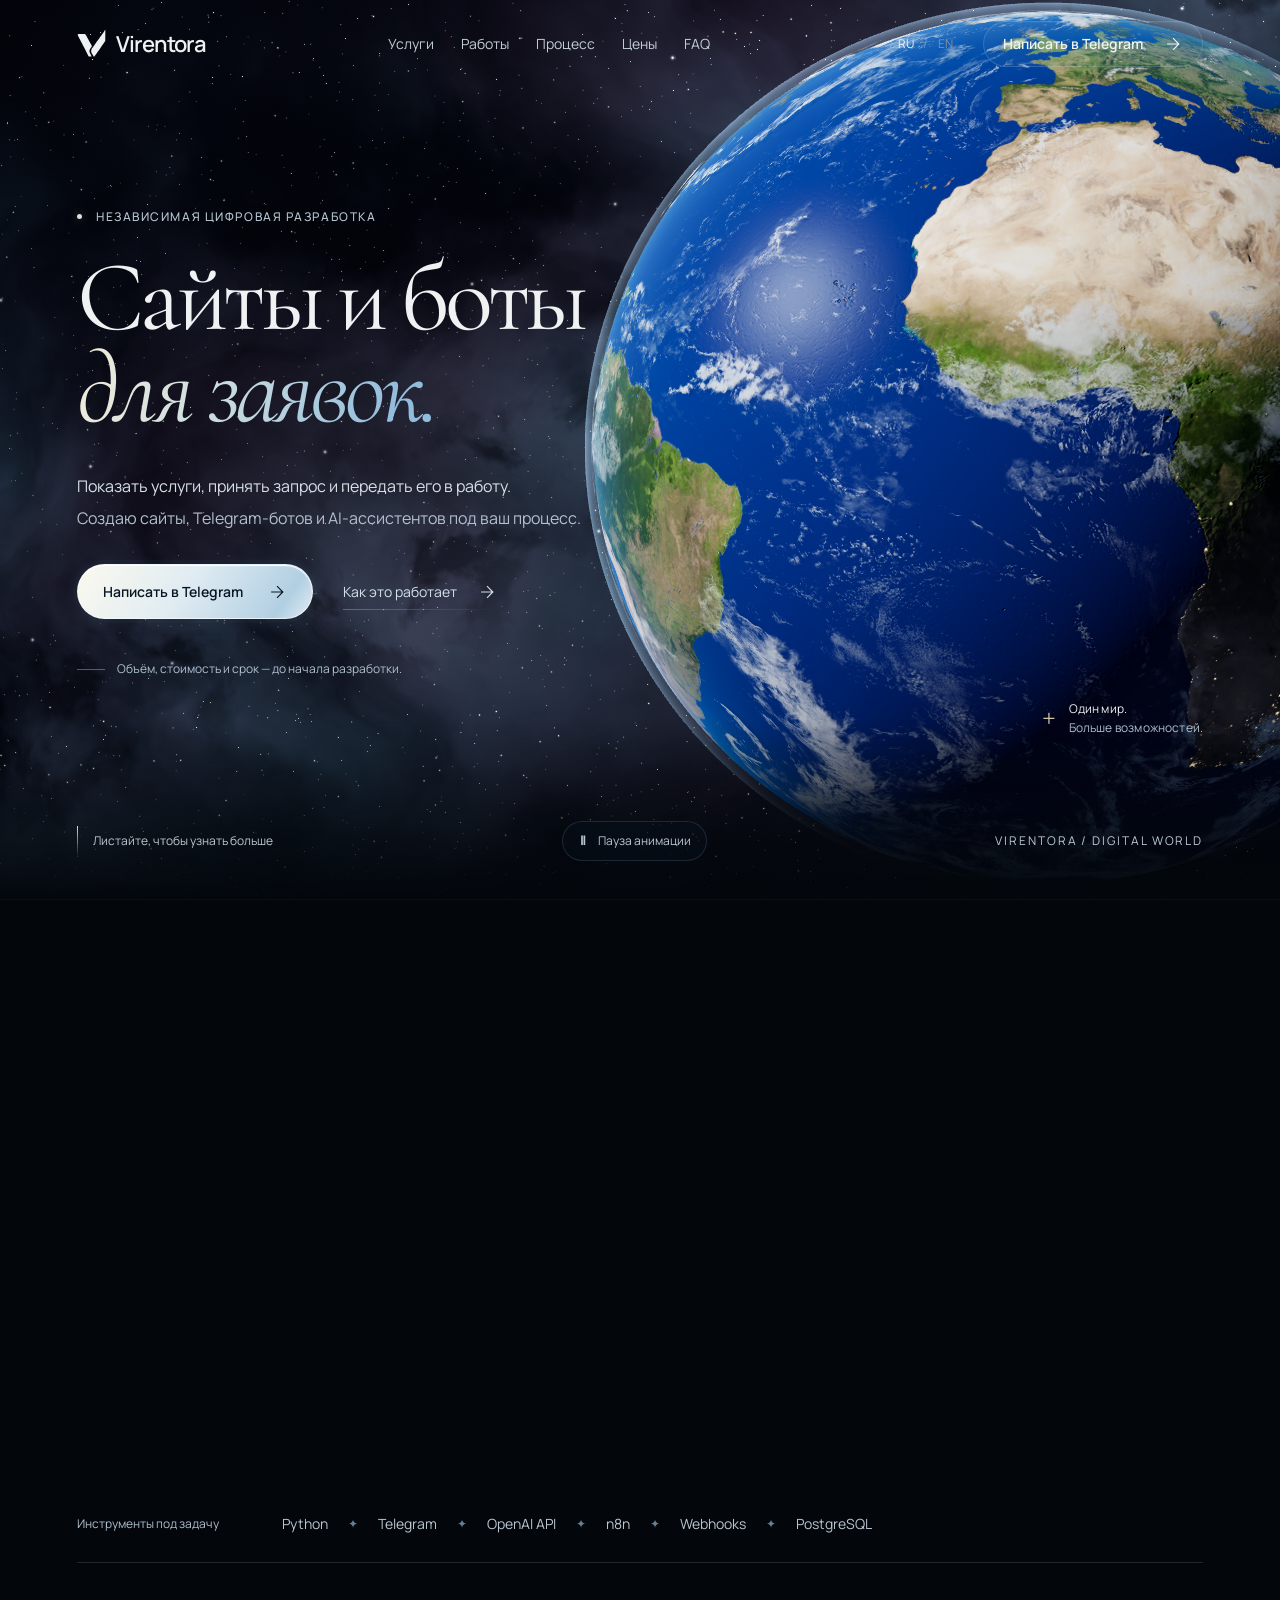
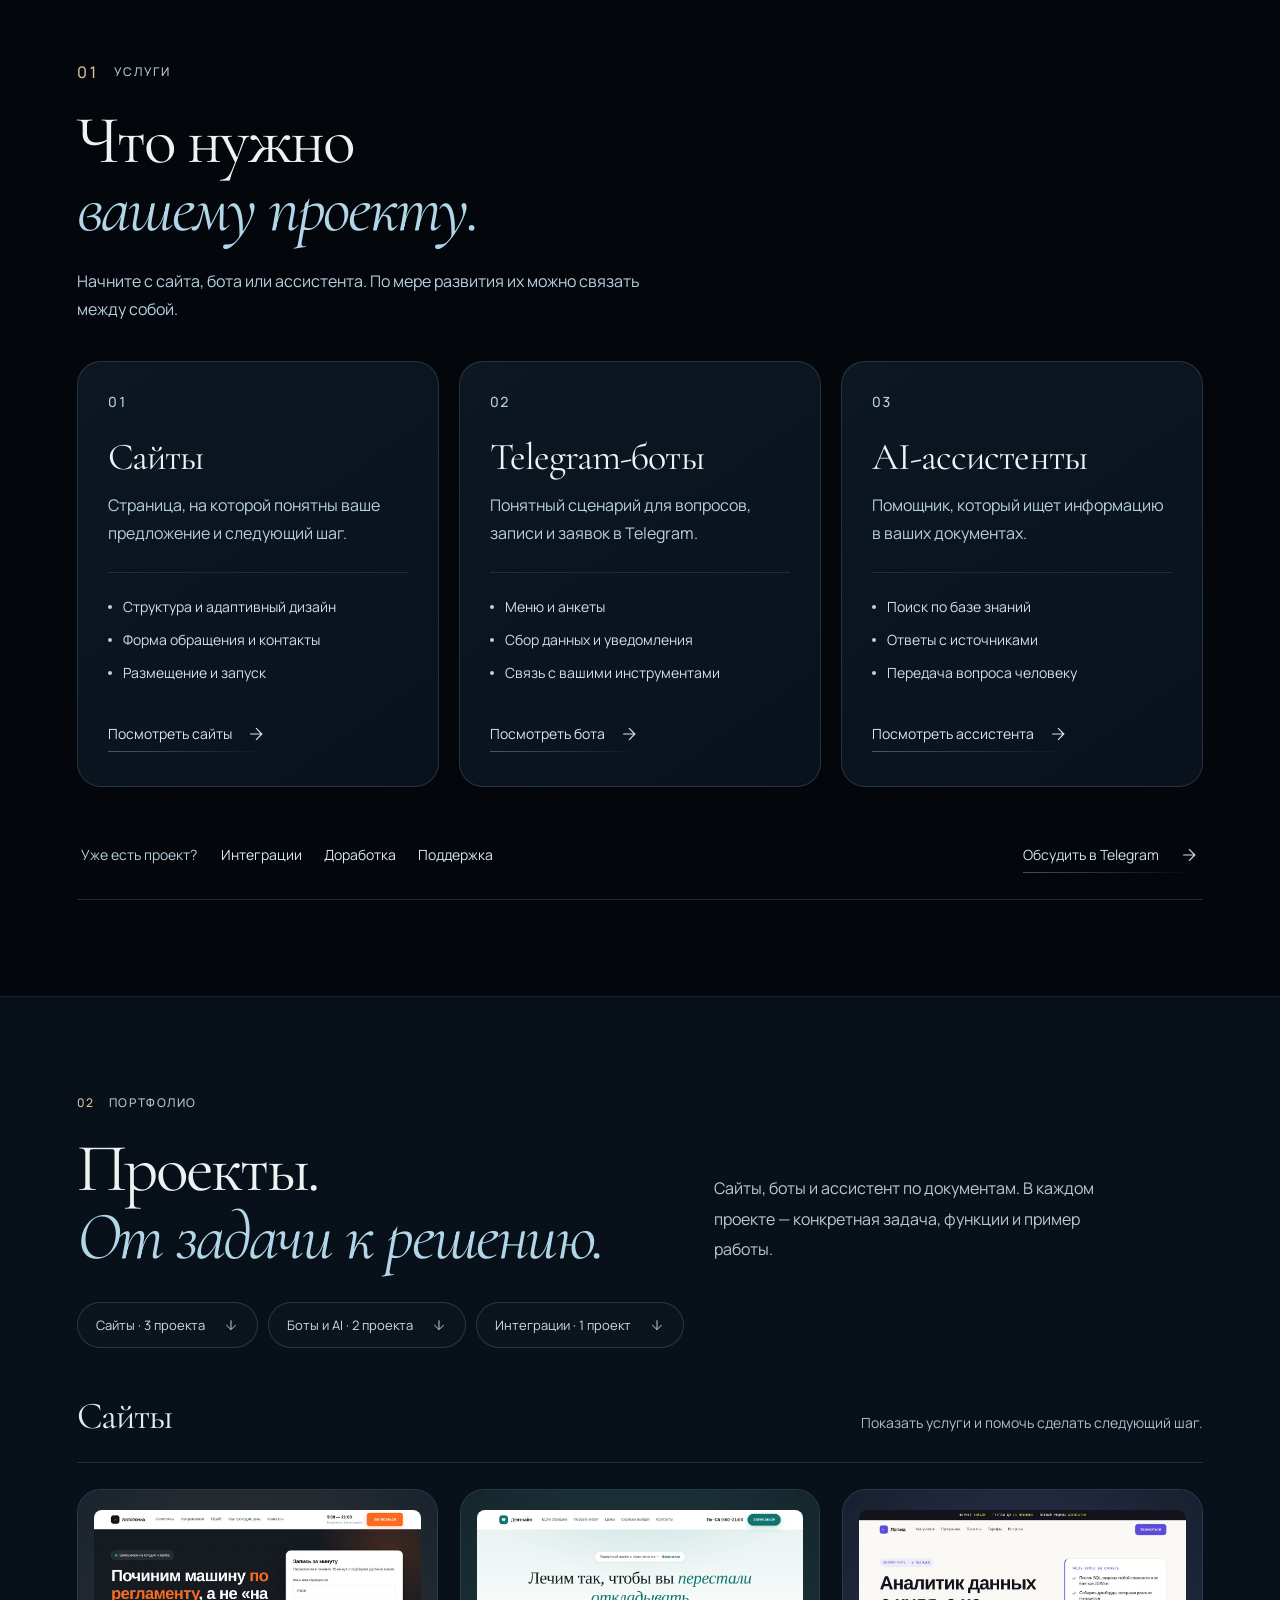
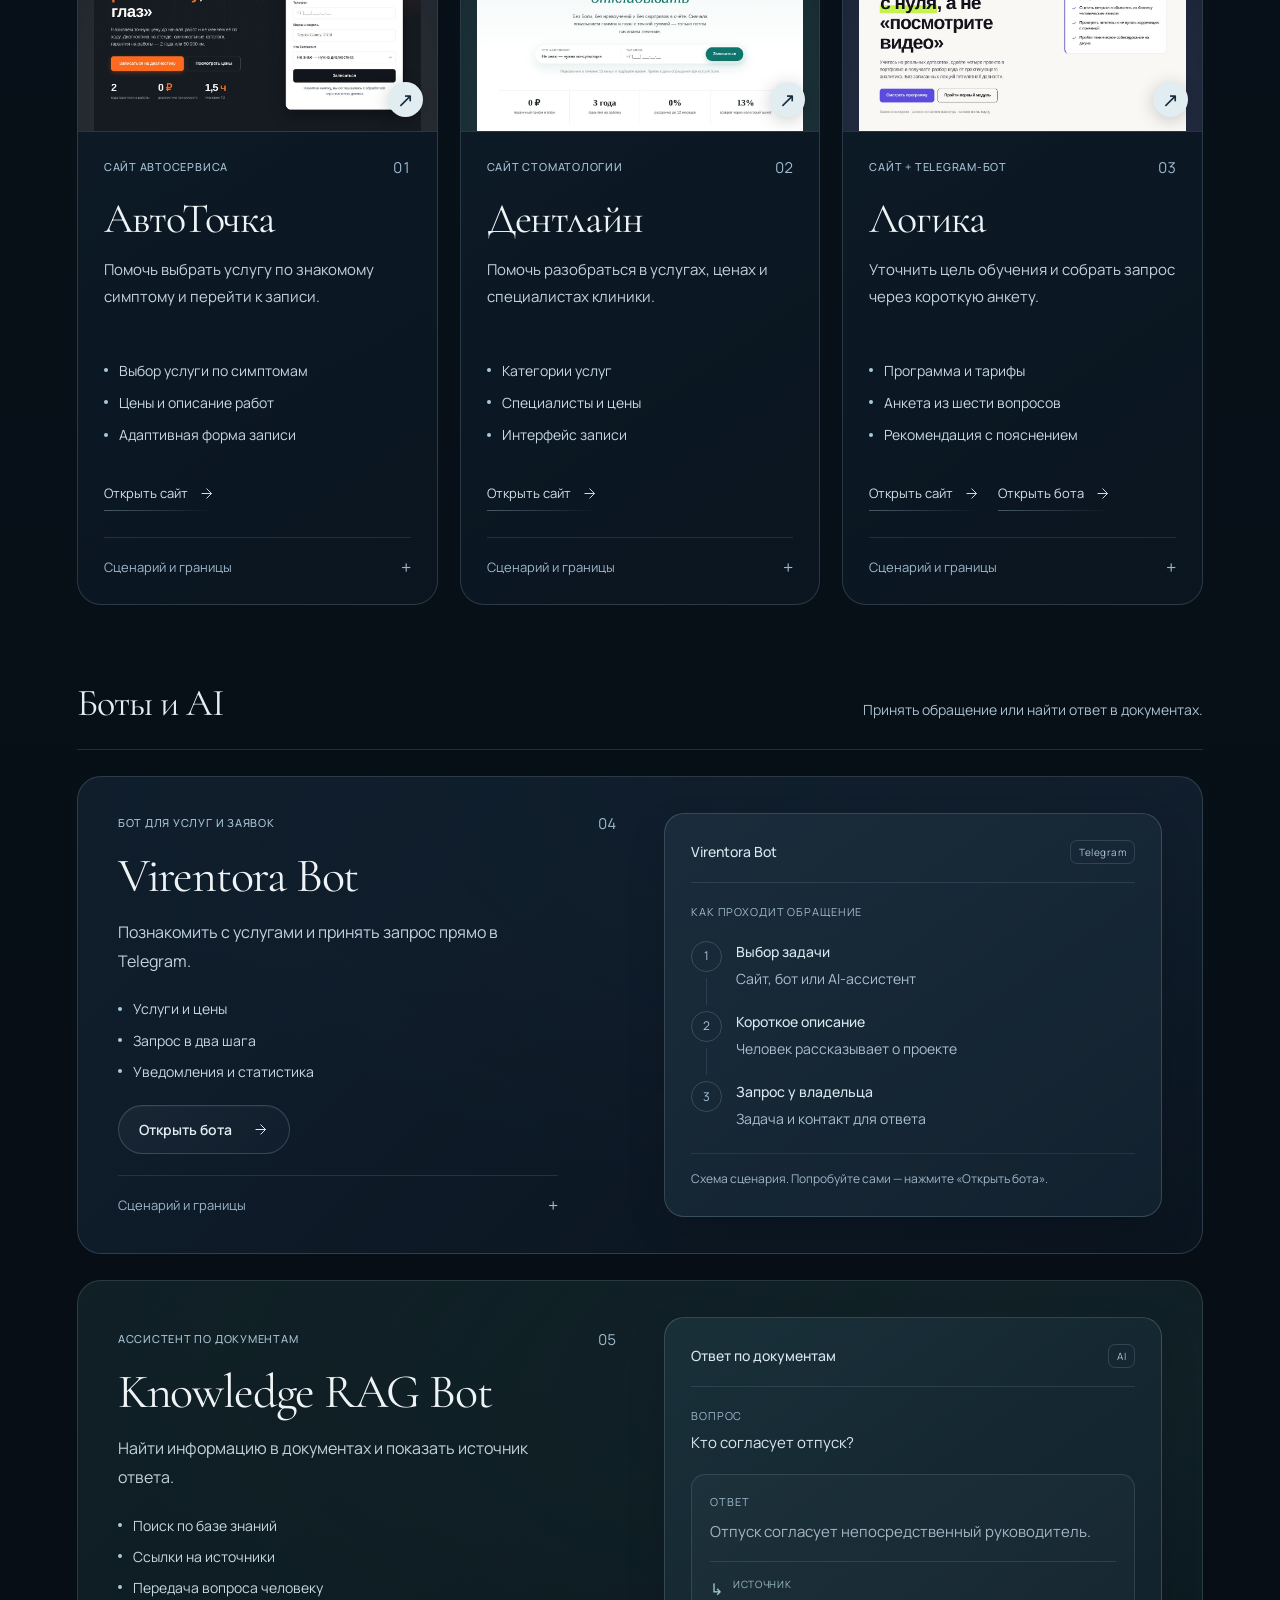
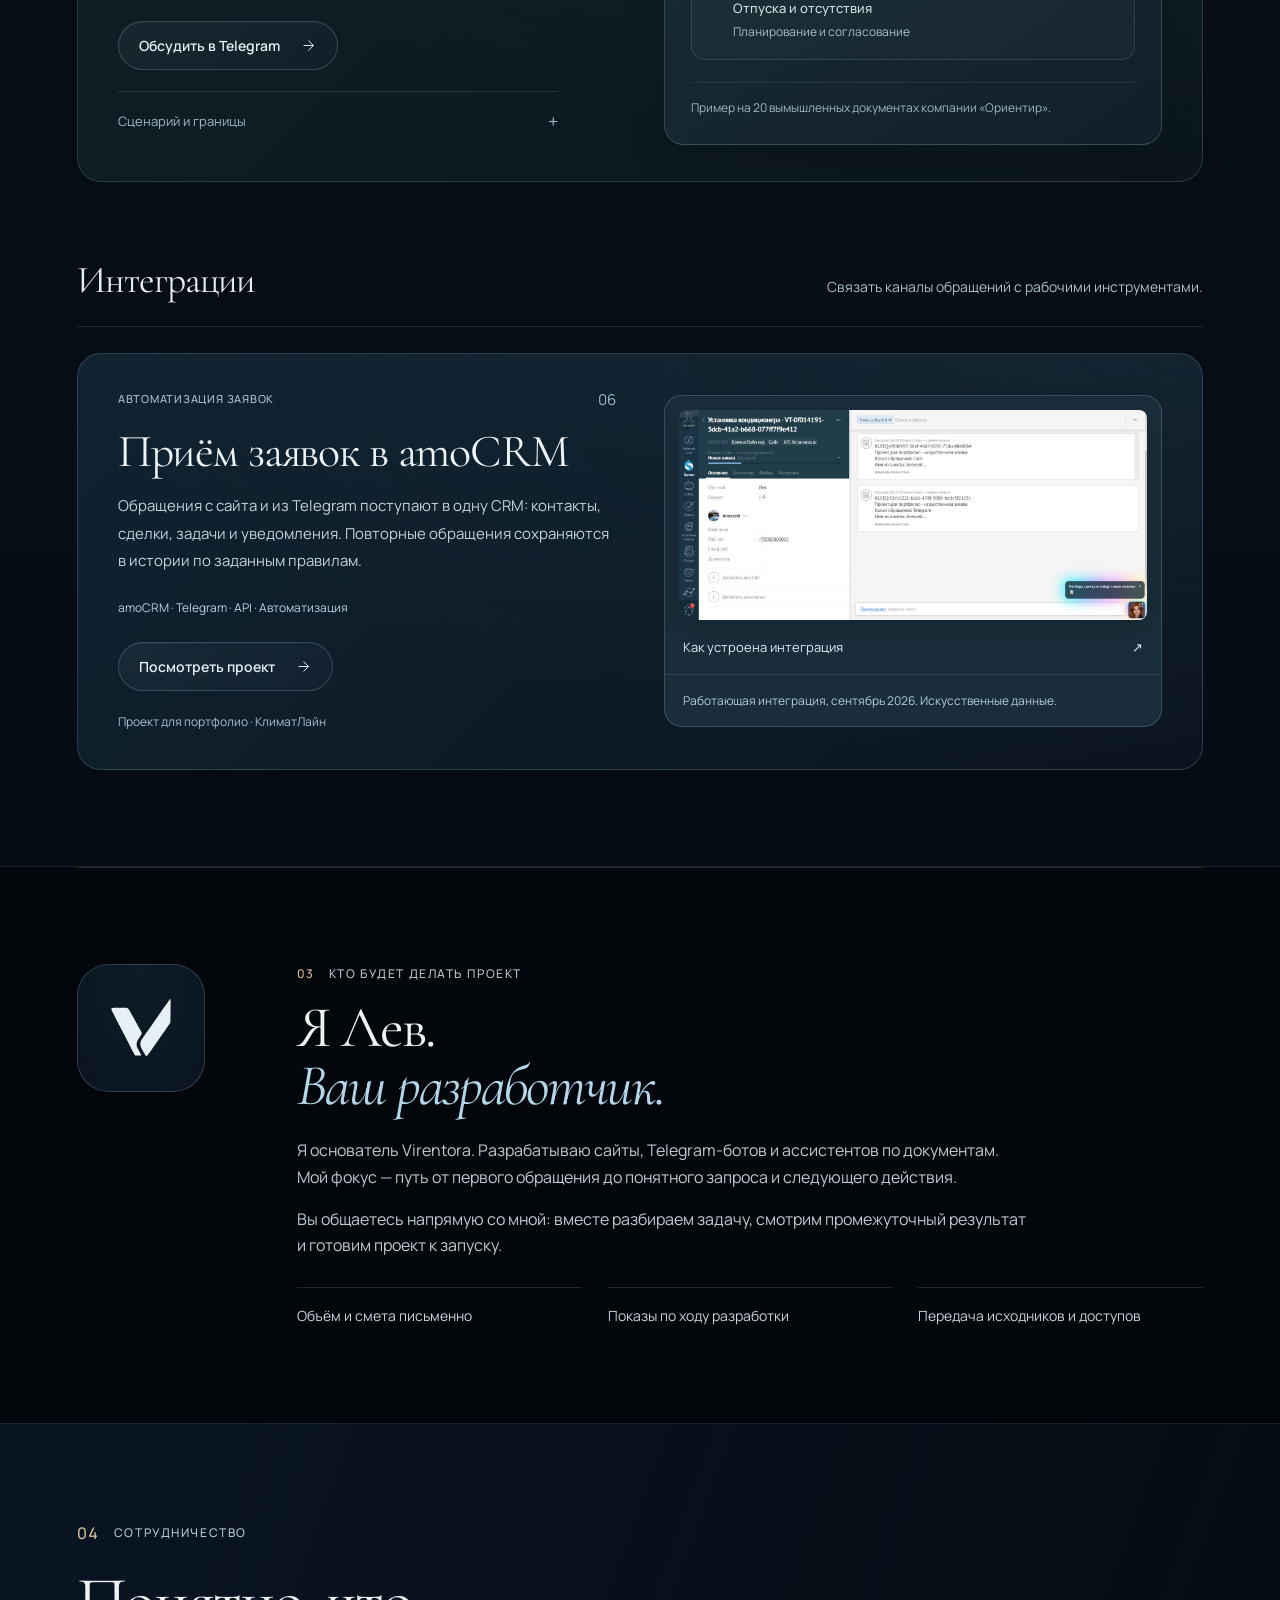
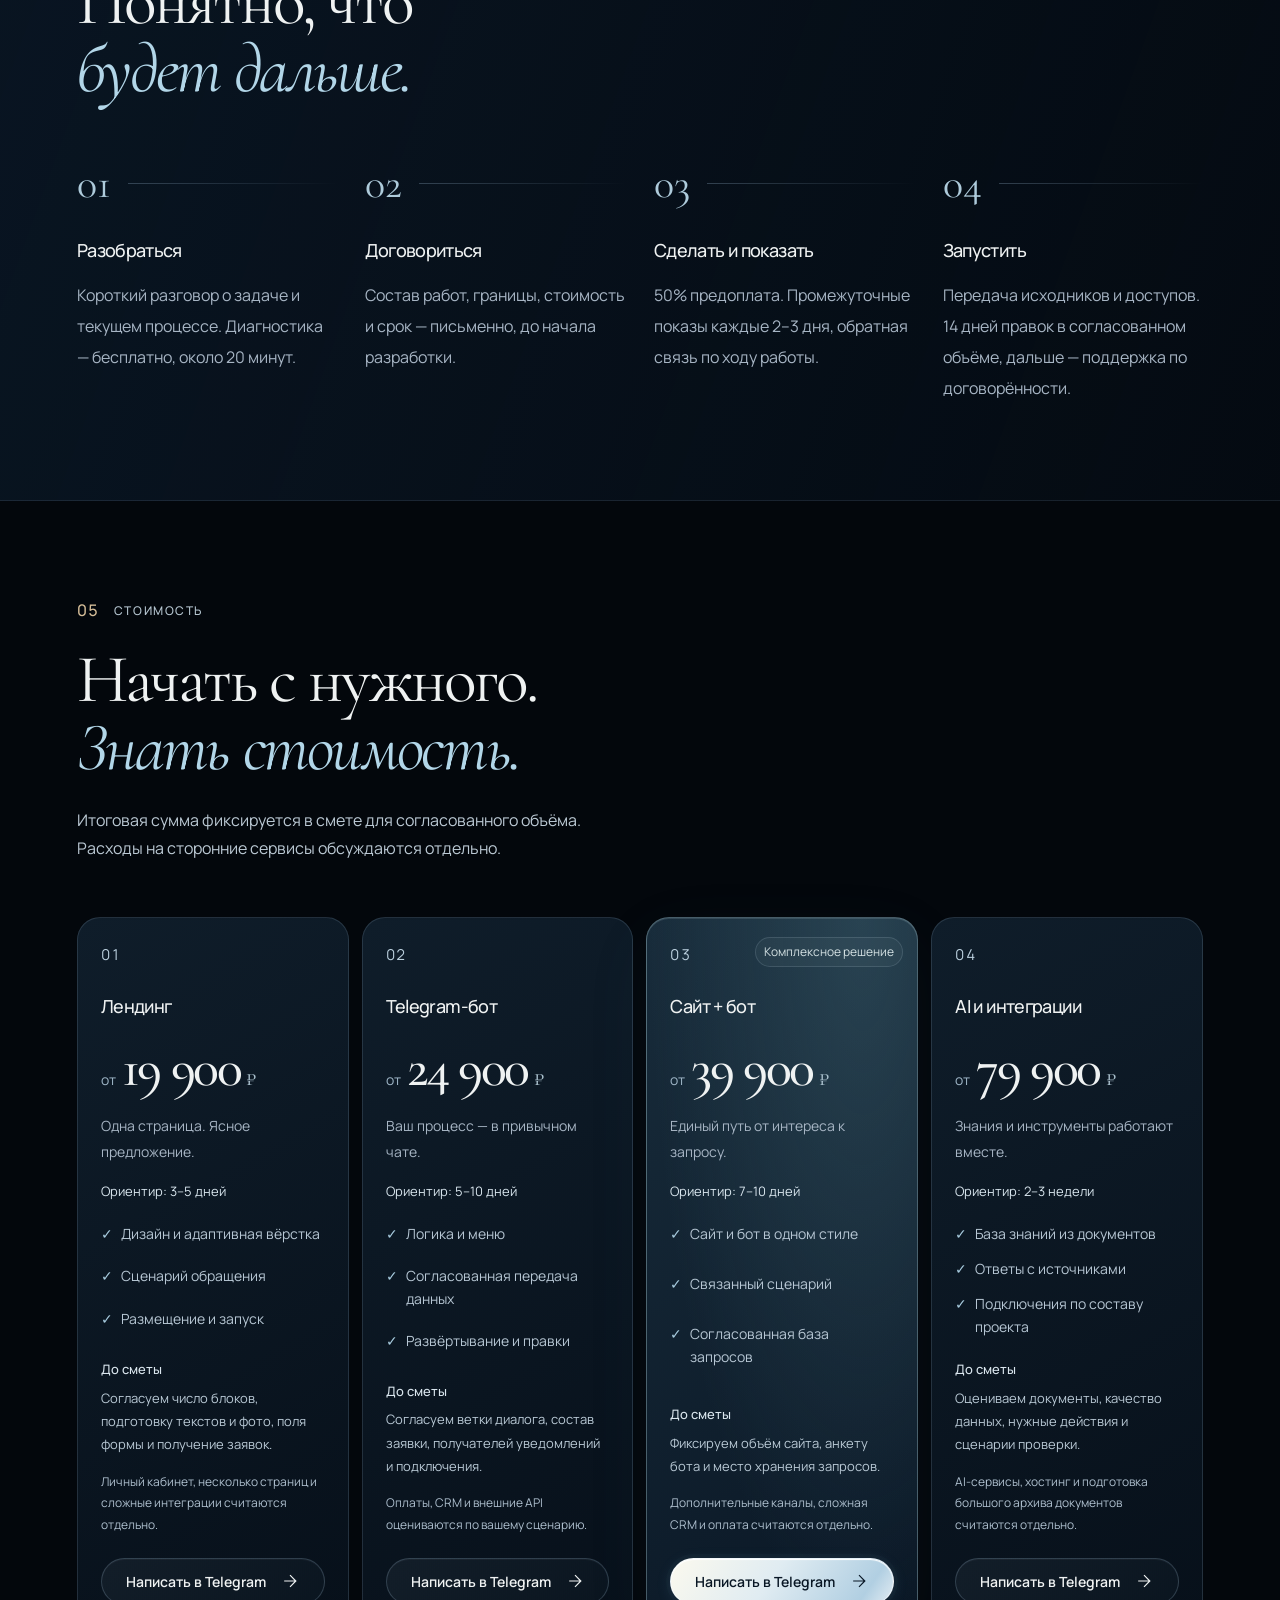
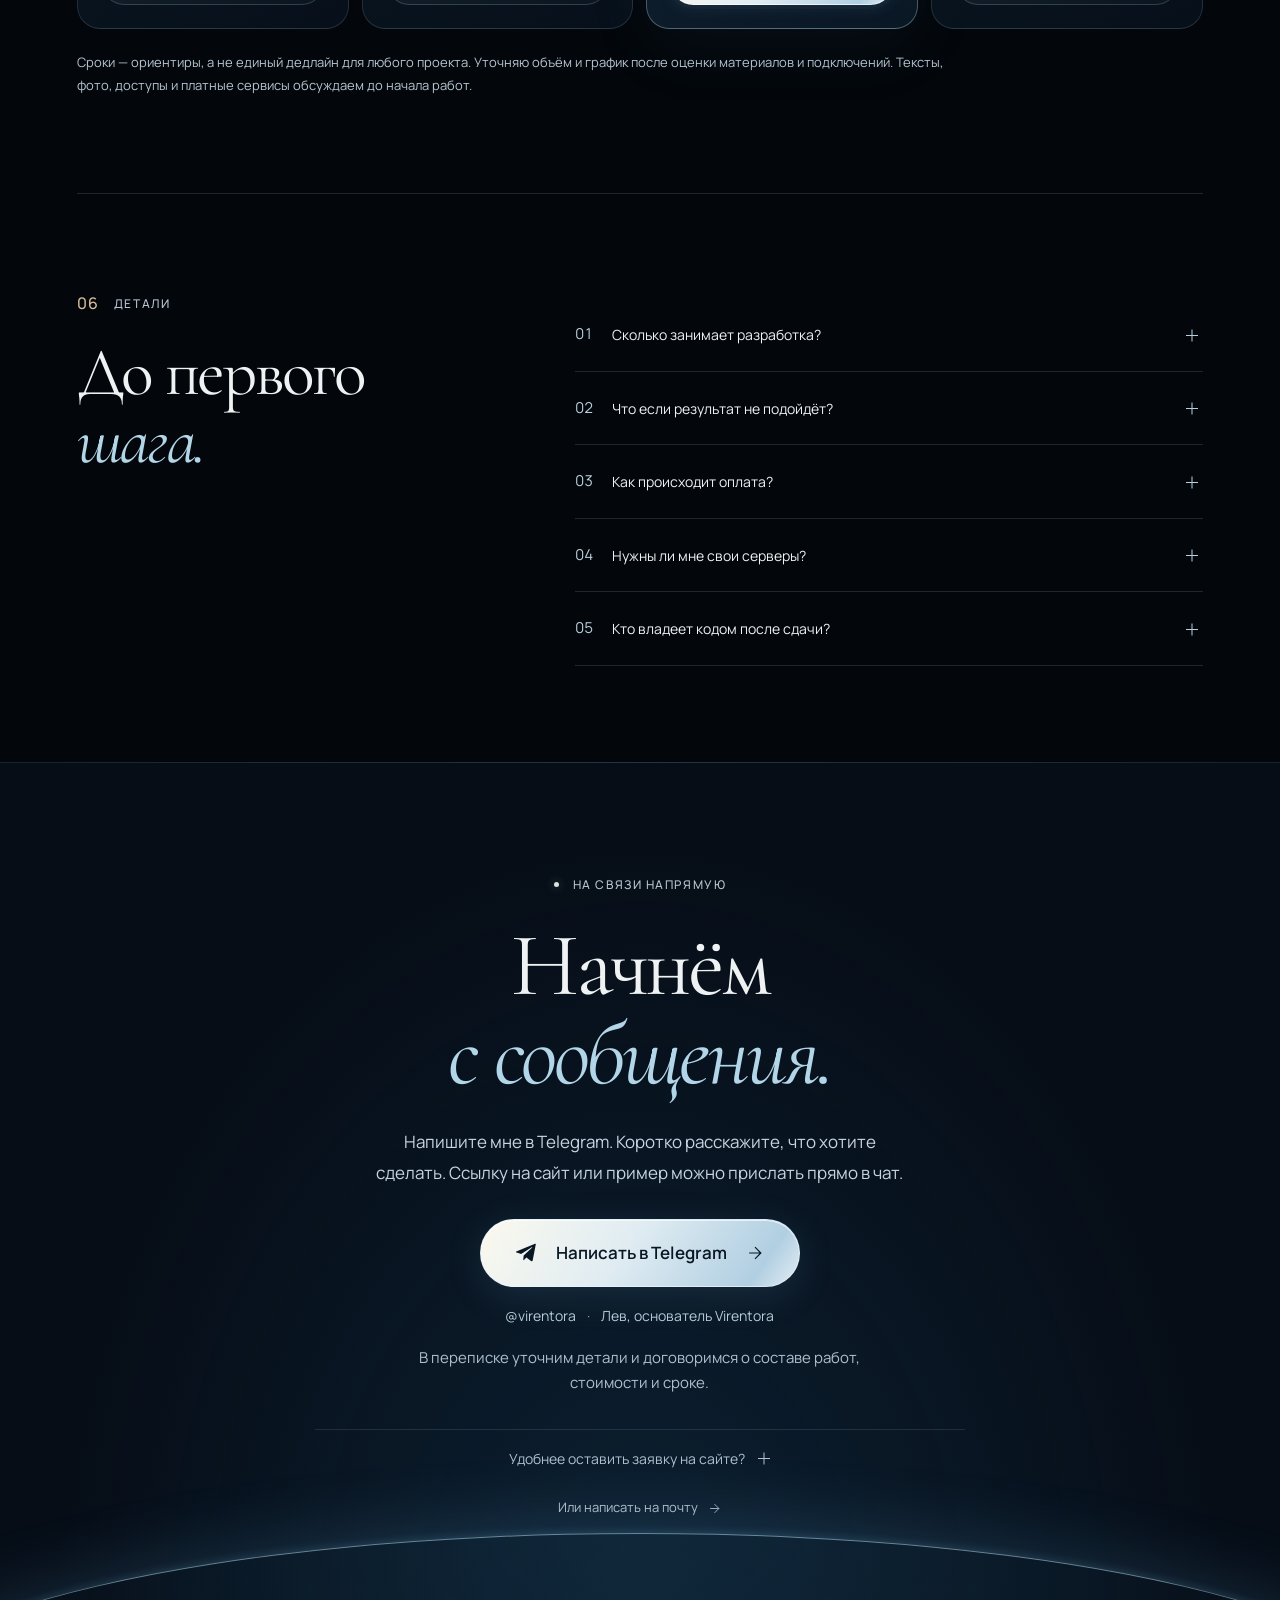
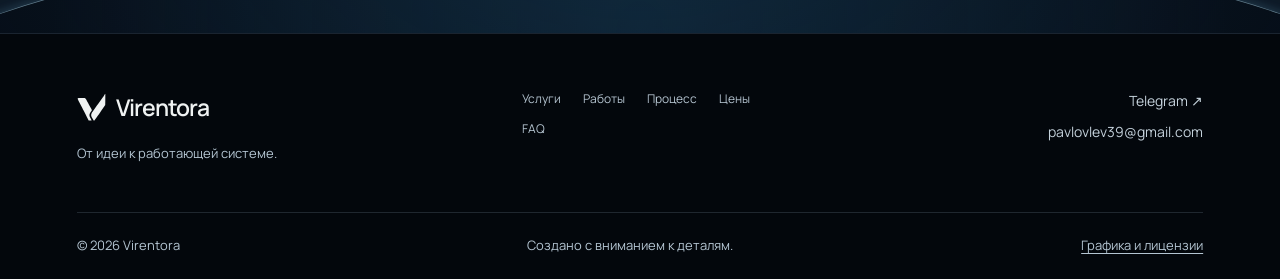
==== commit a70cc5d1: "готово" ====
--- a/index.html
+++ b/index.html
@@ -6,7 +6,7 @@
 <link rel="canonical" href="https://virentora.com/"><link rel="icon" href="assets/favicon.svg?v=20260916" type="image/svg+xml">
 <link rel="preconnect" href="https://fonts.googleapis.com"><link rel="preconnect" href="https://fonts.gstatic.com" crossorigin>
 <link href="https://fonts.googleapis.com/css2?family=Cormorant+Garamond:ital,wght@0,400;0,500;1,400;1,500&family=Manrope:wght@400;500;600;700&display=swap" rel="stylesheet">
-<link rel="modulepreload" href="assets/three.module.min.js"><link rel="stylesheet" href="styles.css?v=20260918-telegram1"><link rel="stylesheet" href="middle.css?v=20260919-structure1"><script src="app.js?v=20260919-structure1" defer></script><script src="reveal.js?v=20260919-structure1" defer></script><script type="module" src="scene-loader.js?v=20260916-mobile4"></script>
+<link rel="modulepreload" href="assets/three.module.min.js"><link rel="stylesheet" href="styles.css?v=20260918-telegram1"><link rel="stylesheet" href="middle.css?v=20260920-amo1"><script src="app.js?v=20260919-structure1" defer></script><script src="reveal.js?v=20260919-structure1" defer></script><script type="module" src="scene-loader.js?v=20260916-mobile4"></script>
 </head><body><a class="skip-link" href="#services"><span data-en="Skip to content">К содержанию</span></a>
 <header id="hdr"><div class="header-inner"><a class="brand" href="#top" aria-label="Virentora"><svg aria-hidden="true" xmlns="http://www.w3.org/2000/svg" viewBox="128 120 384 384" fill="currentColor">
   <path d="M 484.809 154.771 C 475.147 167.822, 456.923 193.350, 444.312 211.500 C 431.701 229.650, 407.946 263.625, 391.523 287 C 330.656 373.632, 323.749 383.598, 321.487 388.043 C 313.673 403.402, 313.856 421.807, 321.966 436.468 C 323.498 439.236, 329.587 450.275, 335.498 461 C 341.410 471.725, 347.169 481.512, 348.297 482.750 C 351.097 485.821, 356.890 485.821, 359.738 482.750 C 360.886 481.512, 375.218 461.375, 391.587 438 C 407.956 414.625, 422.957 393.218, 424.924 390.429 C 429.643 383.738, 456.643 344.839, 474.850 318.500 C 482.834 306.950, 491.974 293.845, 495.160 289.377 C 498.346 284.909, 501.412 280.046, 501.973 278.570 C 502.984 275.912, 503.830 132.497, 502.841 131.508 C 502.585 131.252, 494.471 141.721, 484.809 154.771 M 141.329 188.458 C 137.714 190.030, 136 192.649, 136 196.599 C 136 198.891, 155.075 236.622, 187.518 298.500 C 190.401 304, 203.798 329.875, 217.287 356 C 230.777 382.125, 246.358 412.275, 251.912 423 C 257.465 433.725, 266.619 451.609, 272.254 462.743 L 282.500 482.986 301.750 482.993 L 321 483 320.992 480.750 C 320.988 479.512, 315.599 468.600, 309.016 456.500 C 294.841 430.447, 293.978 428.246, 293.278 416.375 C 292.318 400.085, 296.403 389.810, 313.465 365.590 C 319.259 357.366, 324.242 349.228, 324.577 347.442 C 325.340 343.376, 323.971 340.243, 311.411 317.317 C 306.043 307.518, 288.893 276.100, 273.300 247.500 C 243.791 193.375, 241.649 190.107, 234.344 188.079 C 228.165 186.363, 145.369 186.700, 141.329 188.458" fill-rule="evenodd"/>
@@ -76,7 +76,7 @@
 </section>
 
 <section class="section portfolio-section" id="cases" aria-labelledby="portfolio-title"><div class="wrap"><div class="section-heading portfolio-heading"><div><div class="eyebrow"><span>02</span><span data-en="Portfolio">Портфолио</span></div><h2 id="portfolio-title"><span data-en="Projects.">Проекты.</span><br><em data-en="From brief to solution.">От задачи к решению.</em></h2></div><p data-en="Websites, bots and a document assistant. Each project shows the task, the features and how it works." class="section-description">Сайты, боты и ассистент по документам. В каждом проекте — конкретная задача, функции и пример работы.</p></div>
-<nav class="portfolio-jumps" aria-label="Разделы портфолио" data-aria-en="Portfolio sections"><a class="portfolio-jump" href="#website-projects"><span data-en="Websites · 3 projects">Сайты · 3 проекта</span><svg class="arrow" viewBox="0 0 24 24" fill="none" aria-hidden="true"><path d="M5 12h14M12 5l7 7-7 7"/></svg></a><a class="portfolio-jump" href="#automation-projects"><span data-en="Bots &amp; AI · 2 projects">Боты и AI · 2 проекта</span><svg class="arrow" viewBox="0 0 24 24" fill="none" aria-hidden="true"><path d="M5 12h14M12 5l7 7-7 7"/></svg></a></nav>
+<nav class="portfolio-jumps" aria-label="Разделы портфолио" data-aria-en="Portfolio sections"><a class="portfolio-jump" href="#website-projects"><span data-en="Websites · 3 projects">Сайты · 3 проекта</span><svg class="arrow" viewBox="0 0 24 24" fill="none" aria-hidden="true"><path d="M5 12h14M12 5l7 7-7 7"/></svg></a><a class="portfolio-jump" href="#automation-projects"><span data-en="Bots &amp; AI · 2 projects">Боты и AI · 2 проекта</span><svg class="arrow" viewBox="0 0 24 24" fill="none" aria-hidden="true"><path d="M5 12h14M12 5l7 7-7 7"/></svg></a><a class="portfolio-jump" href="#integration-projects"><span data-en="Integrations · 1 project">Интеграции · 1 проект</span><svg class="arrow" viewBox="0 0 24 24" fill="none" aria-hidden="true"><path d="M5 12h14M12 5l7 7-7 7"/></svg></a></nav>
 <div class="project-group" id="website-projects"><div class="project-group-heading"><h3><span data-en="Websites">Сайты</span></h3><p data-en="Present the offer and make the next step clear.">Показать услуги и помочь сделать следующий шаг.</p></div><div class="project-grid"><article class="project-card website-project" aria-labelledby="project-avtotochka">
 <a class="project-image project-image-avtotochka" href="https://avtotochka-ekb.ru" target="_blank" rel="noopener noreferrer" aria-label="АвтоТочка" data-aria-en="AvtoTochka"><img src="shots/avtotochka.jpg" alt="АвтоТочка" data-alt-en="AvtoTochka" loading="lazy" width="1100" height="739"><span class="project-image-arrow" aria-hidden="true">↗</span></a>
 <div class="project-body"><div class="project-meta"><span data-en="Auto service website">Сайт автосервиса</span><span class="project-number" aria-hidden="true">01</span></div>
@@ -88,6 +88,24 @@
 <div class="project-body"><div class="project-meta"><span data-en="Website + Telegram bot">Сайт + Telegram-бот</span><span class="project-number" aria-hidden="true">03</span></div>
 <h4 data-en="Logika" id="project-logika">Логика</h4><p data-en="Clarify study goals and collect an enquiry through a short questionnaire." class="project-purpose">Уточнить цель обучения и собрать запрос через короткую анкету.</p><ul class="project-points"><li data-en="Curriculum and plans">Программа и тарифы</li><li data-en="Six-question flow">Анкета из шести вопросов</li><li data-en="Explained recommendation">Рекомендация с пояснением</li></ul><div class="project-actions"><a class="text-link" href="https://logika-data.ru" target="_blank" rel="noopener noreferrer"><span data-en="View website">Открыть сайт</span><svg class="arrow" viewBox="0 0 24 24" fill="none" aria-hidden="true"><path d="M5 12h14M12 5l7 7-7 7"/></svg></a><a class="text-link" href="https://t.me/logika_learning_bot" target="_blank" rel="noopener noreferrer"><span data-en="Open bot">Открыть бота</span><svg class="arrow" viewBox="0 0 24 24" fill="none" aria-hidden="true"><path d="M5 12h14M12 5l7 7-7 7"/></svg></a></div><details class="project-details"><summary><span data-en="Workflow &amp; scope">Сценарий и границы</span><span class="project-plus" aria-hidden="true">+</span></summary><dl><div><dt data-en="Try it">Что посмотреть</dt><dd data-en="Choose “Up to 5 hours” per week: the bot explains the workload and suggests a free module.">В анкете выберите «До 5 часов» в неделю: бот предупредит о нагрузке и предложит бесплатный модуль.</dd></div><div><dt data-en="Built">Что реализовано</dt><dd data-en="Rule-based recommendation, enquiry storage and an owner notification with the answers.">Рекомендация по правилам, сохранение запроса и уведомление владельцу с ответами.</dd></div><div><dt data-en="Scope">Границы</dt><dd data-en="The school and course offer are fictional. The bot stores enquiries; the website form only validates input.">Школа и учебное предложение вымышлены. Запрос сохраняет бот; форма сайта только проверяет поля.</dd></div></dl></details></div></article></div></div>
 <div class="project-group" id="automation-projects"><div class="project-group-heading"><h3><span data-en="Bots &amp; AI">Боты и AI</span></h3><p data-en="Collect an enquiry or find an answer in documents.">Принять обращение или найти ответ в документах.</p></div><div class="automation-projects"><article class="project-card project-feature" id="virentora-bot" aria-labelledby="virentora-bot-title"><div class="project-body"><div class="project-meta"><span data-en="Services &amp; enquiry bot">Бот для услуг и заявок</span><span class="project-number" aria-hidden="true">04</span></div><h4 id="virentora-bot-title">Virentora Bot</h4><p data-en="Introduce the services and collect an enquiry in Telegram." class="project-purpose">Познакомить с услугами и принять запрос прямо в Telegram.</p><ul class="project-points"><li data-en="Services and prices">Услуги и цены</li><li data-en="Two-step enquiry">Запрос в два шага</li><li data-en="Notifications and statistics">Уведомления и статистика</li></ul><div class="project-actions"><a class="button button-glass" href="https://t.me/VirentoraBot" target="_blank" rel="noopener noreferrer"><span data-en="Open bot">Открыть бота</span><svg class="arrow" viewBox="0 0 24 24" fill="none" aria-hidden="true"><path d="M5 12h14M12 5l7 7-7 7"/></svg></a></div><details class="project-details"><summary><span data-en="Workflow &amp; scope">Сценарий и границы</span><span class="project-plus" aria-hidden="true">+</span></summary><dl><div><dt data-en="Try it">Что посмотреть</dt><dd data-en="Open the services and prices menu. To contact me, submit your project description through the bot.">Откройте меню услуг и цен. Если хотите связаться со мной, отправьте описание задачи через бота.</dd></div><div><dt data-en="What happens">Что происходит</dt><dd data-en="The bot passes the enquiry to its owner; a person handles the discussion.">Бот передаёт запрос владельцу; дальнейшее обсуждение — с человеком.</dd></div></dl></details></div><figure class="bot-preview scenario-preview" aria-label="Сценарий работы бота"><figcaption class="scenario-caption"><span>Virentora Bot</span><span class="scenario-platform">Telegram</span></figcaption><p data-en="How an enquiry works" class="scenario-label">Как проходит обращение</p><ol class="scenario-steps"><li><span class="scenario-number" aria-hidden="true">1</span><div><strong data-en="Choose a task">Выбор задачи</strong><p data-en="Website, bot or AI assistant">Сайт, бот или AI-ассистент</p></div></li><li><span class="scenario-number" aria-hidden="true">2</span><div><strong data-en="Describe the project">Короткое описание</strong><p data-en="The visitor outlines the task">Человек рассказывает о проекте</p></div></li><li><span class="scenario-number" aria-hidden="true">3</span><div><strong data-en="The owner receives it">Запрос у владельца</strong><p data-en="The task and a reply contact">Задача и контакт для ответа</p></div></li></ol><p data-en="Workflow outline. Use the project link to open the bot." class="scenario-note">Схема сценария. Попробуйте сами — нажмите «Открыть бота».</p></figure></article><article class="project-card project-feature project-knowledge" id="knowledge-rag-bot" aria-labelledby="knowledge-rag-title"><div class="project-body"><div class="project-meta"><span data-en="Document assistant">Ассистент по документам</span><span class="project-number" aria-hidden="true">05</span></div><h4 id="knowledge-rag-title">Knowledge RAG Bot</h4><p data-en="Find information in documents and show the source." class="project-purpose">Найти информацию в документах и показать источник ответа.</p><ul class="project-points"><li data-en="Knowledge search">Поиск по базе знаний</li><li data-en="Sources alongside answers">Ссылки на источники</li><li data-en="Human handoff">Передача вопроса человеку</li></ul><div class="project-actions"><a class="button button-glass" href="https://t.me/virentora" target="_blank" rel="noopener noreferrer"><span data-en="Discuss on Telegram">Обсудить в Telegram</span><svg class="arrow" viewBox="0 0 24 24" fill="none" aria-hidden="true"><path d="M5 12h14M12 5l7 7-7 7"/></svg></a></div><details class="project-details"><summary><span data-en="Workflow &amp; scope">Сценарий и границы</span><span class="project-plus" aria-hidden="true">+</span></summary><dl><div><dt data-en="How it works">Как работает</dt><dd data-en="The assistant searches the connected documents. If information is missing, it helps hand the question to a person.">Ассистент ищет ответ в подключённых документах. Если информации недостаточно, помогает передать вопрос человеку.</dd></div><div><dt data-en="Example">Пример</dt><dd data-en="The example uses 20 fictional documents from “Orientir”. The scope for your document collection is discussed separately.">Здесь показан пример на 20 вымышленных документах компании «Ориентир». Возможности для вашей базы обсуждаются отдельно.</dd></div></dl></details></div><figure class="scenario-preview knowledge-preview"><figcaption class="scenario-caption"><span data-en="An answer from documents">Ответ по документам</span><span class="scenario-platform">AI</span></figcaption><div class="knowledge-question"><span data-en="Question" class="scenario-label">Вопрос</span><p data-en="Who approves time off?">Кто согласует отпуск?</p></div><div class="knowledge-answer"><span data-en="Answer" class="scenario-label">Ответ</span><p data-en="Time off is approved by your line manager.">Отпуск согласует непосредственный руководитель.</p><div class="answer-source"><span aria-hidden="true">↳</span><div><small data-en="Source">Источник</small><strong data-en="Time off and absences">Отпуска и отсутствия</strong><span data-en="Planning and approval">Планирование и согласование</span></div></div></div><p data-en="Example using 20 fictional documents from “Orientir”." class="scenario-note">Пример на 20 вымышленных документах компании «Ориентир».</p></figure></article></div></div>
+
+<div class="project-group" id="integration-projects">
+  <div class="project-group-heading"><h3 data-en="Integrations">Интеграции</h3><p data-en="Connect enquiry channels with the tools you use.">Связать каналы обращений с рабочими инструментами.</p></div>
+  <article class="project-card project-feature project-amocrm" id="amocrm-project" aria-labelledby="amocrm-title">
+    <div class="project-body">
+      <div class="project-meta"><span data-en="Enquiry automation">Автоматизация заявок</span><span class="project-number" aria-hidden="true">06</span></div>
+      <h4 id="amocrm-title" data-en="Enquiry intake in amoCRM">Приём заявок в amoCRM</h4>
+      <p class="project-purpose" data-en="Enquiries from a website and Telegram go into one CRM: contacts, deals, tasks and notifications. Repeat enquiries are kept in the history according to defined rules.">Обращения с сайта и из Telegram поступают в одну CRM: контакты, сделки, задачи и уведомления. Повторные обращения сохраняются в истории по заданным правилам.</p>
+      <p class="project-amocrm-tags"><span>amoCRM · Telegram · API · </span><span data-en="Automation">Автоматизация</span></p>
+      <div class="project-actions"><a class="button button-glass" href="projects/amocrm.html"><span data-en="View project">Посмотреть проект</span><svg class="arrow" viewBox="0 0 24 24" fill="none" aria-hidden="true"><path d="M5 12h14M12 5l7 7-7 7"/></svg></a></div>
+      <p class="project-amocrm-origin"><span data-en="Portfolio project">Проект для портфолио</span><span aria-hidden="true"> · </span><span data-en="KlimatLine">КлиматЛайн</span></p>
+    </div>
+    <figure class="project-amocrm-shot">
+      <a href="projects/amocrm.html" aria-label="Посмотреть проект: Приём заявок в amoCRM" data-aria-en="View project: Enquiry intake in amoCRM"><img src="assets/projects/amocrm/crm-history.jpg" alt="Настоящая карточка amoCRM с историей обращений с сайта и из Telegram" data-alt-en="Real amoCRM deal card with enquiry history from the website and Telegram" width="1528" height="684" loading="lazy" decoding="async"><span class="project-amocrm-image-link"><span data-en="Explore the integration">Как устроена интеграция</span><span aria-hidden="true">↗</span></span></a>
+      <figcaption data-en="Working integration, September 2026. Artificial data.">Работающая интеграция, сентябрь 2026. Искусственные данные.</figcaption>
+    </figure>
+  </article>
+</div>
 </div></section>
 
 <section id="about" class="section wrap founder-section" aria-labelledby="founder-title">
--- a/middle.css
+++ b/middle.css
@@ -181,3 +181,17 @@
 @media (prefers-reduced-motion: reduce) {
   .services-clarity .clarity-service { transition: none; }
 }
+
+/* Portfolio addition: the existing cards retain their layout. */
+.project-amocrm{background:radial-gradient(ellipse at 100% 0,#37647528,transparent 70%),linear-gradient(135deg,#102331,#0a141f)}
+.project-amocrm h4{font-size:46px;max-width:460px}
+.project-amocrm .project-purpose{font-size:15px;line-height:1.85;max-width:none}
+.project-amocrm-tags{font-size:12px;line-height:1.9;color:#b7d2e1;margin:22px 0}
+.project-amocrm-origin{font-size:12px;line-height:1.8;color:#a9c1d1;margin-top:20px}
+.project-amocrm-shot{min-width:0;margin:0;border:1px solid #bad6e333;border-radius:18px;overflow:hidden;background:#1a2d3a}
+.project-amocrm-shot>a{display:block;padding:14px 14px 0}.project-amocrm-shot img{display:block;width:100%;height:auto;border-radius:8px;box-shadow:0 8px 22px #0002}
+.project-amocrm-image-link{display:flex;align-items:center;justify-content:space-between;gap:12px;padding:16px 4px;font-size:13px;line-height:1.7;color:#daebf3}.project-amocrm-shot a:hover .project-amocrm-image-link{color:#fff}
+.project-amocrm-shot figcaption{border-top:1px solid #bad6e321;padding:15px 18px;font-size:12px;line-height:1.8;color:#b2cbd9}
+@media(max-width:1000px){.project-amocrm{grid-template-columns:1fr;gap:28px}.project-amocrm h4{max-width:none}.project-amocrm-shot{max-width:680px;width:100%}}
+@media(max-width:650px){.project-amocrm h4{font-size:40px}.project-amocrm .project-purpose{font-size:14px}.project-amocrm-shot>a{padding:9px 9px 0}.project-amocrm-shot figcaption{padding:13px 14px}.project-amocrm-image-link{font-size:12px}}
+@media(max-width:360px){.project-amocrm h4{font-size:36px}}
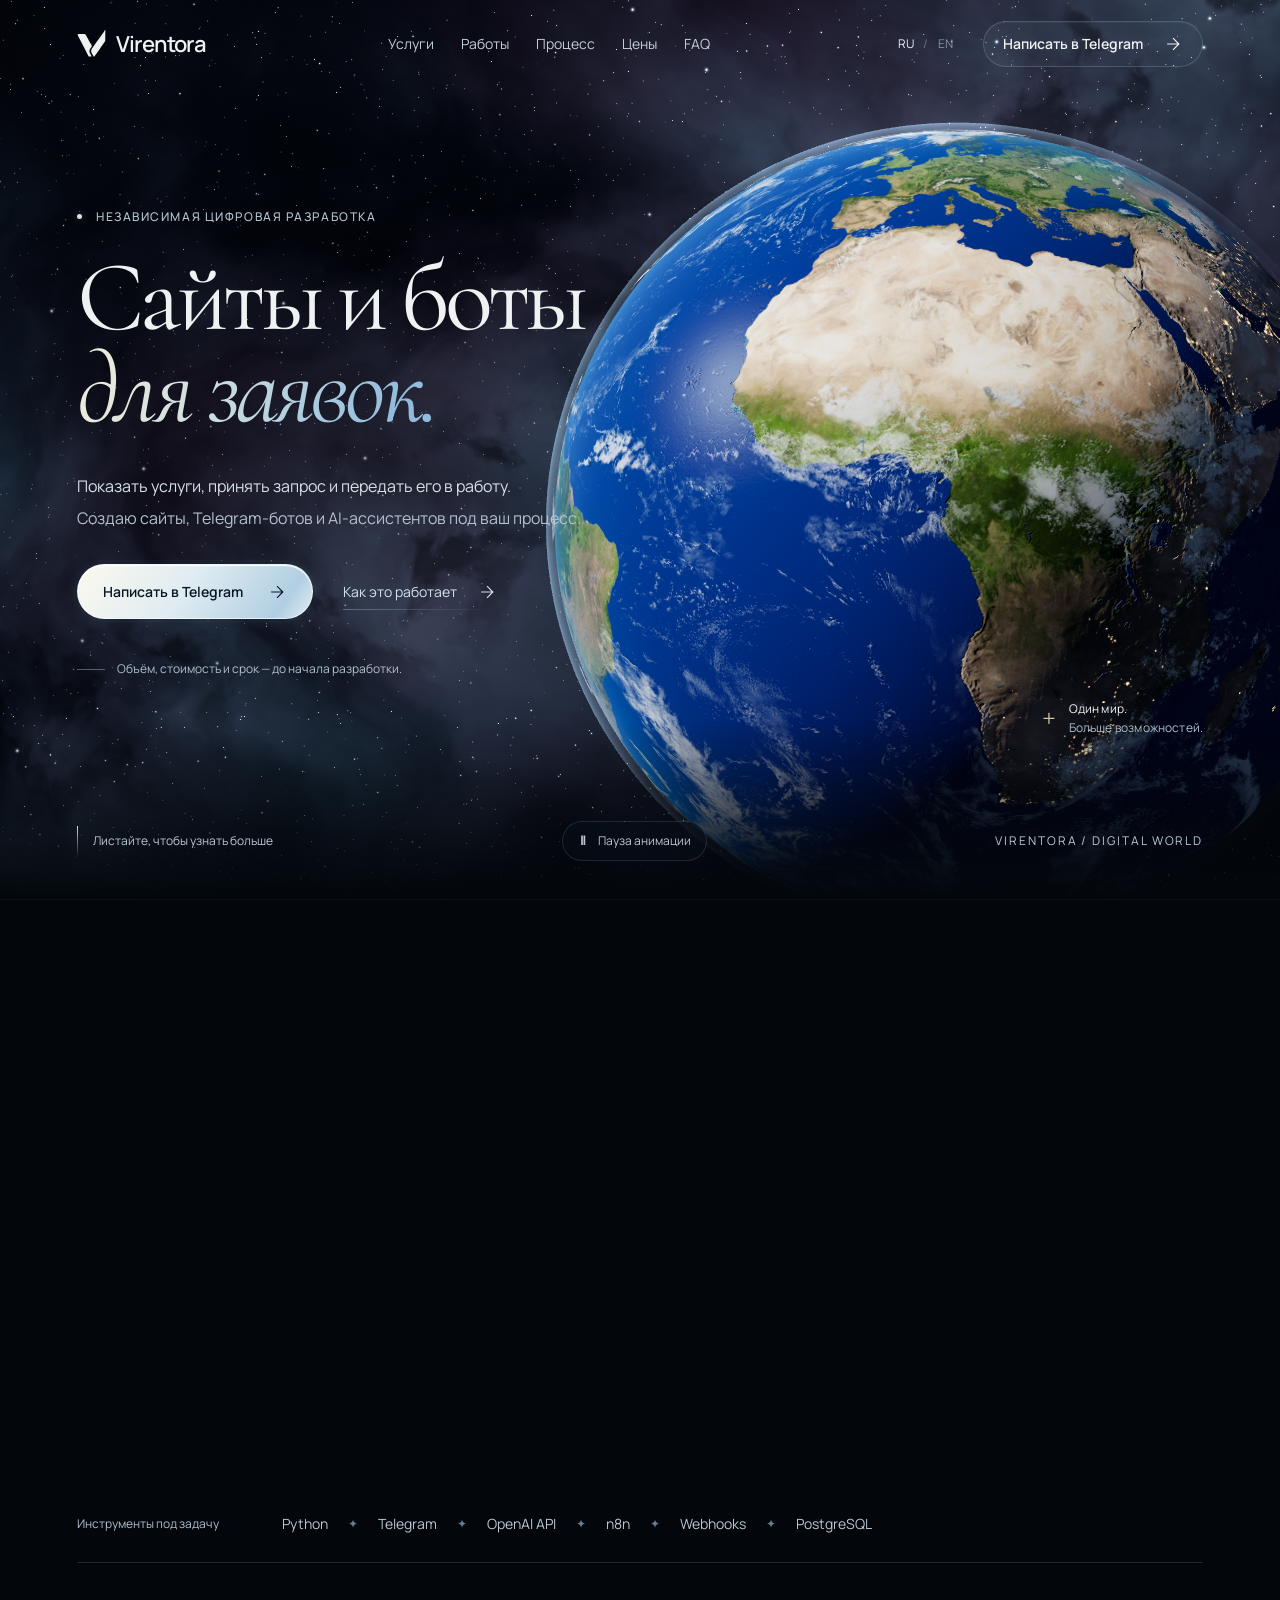
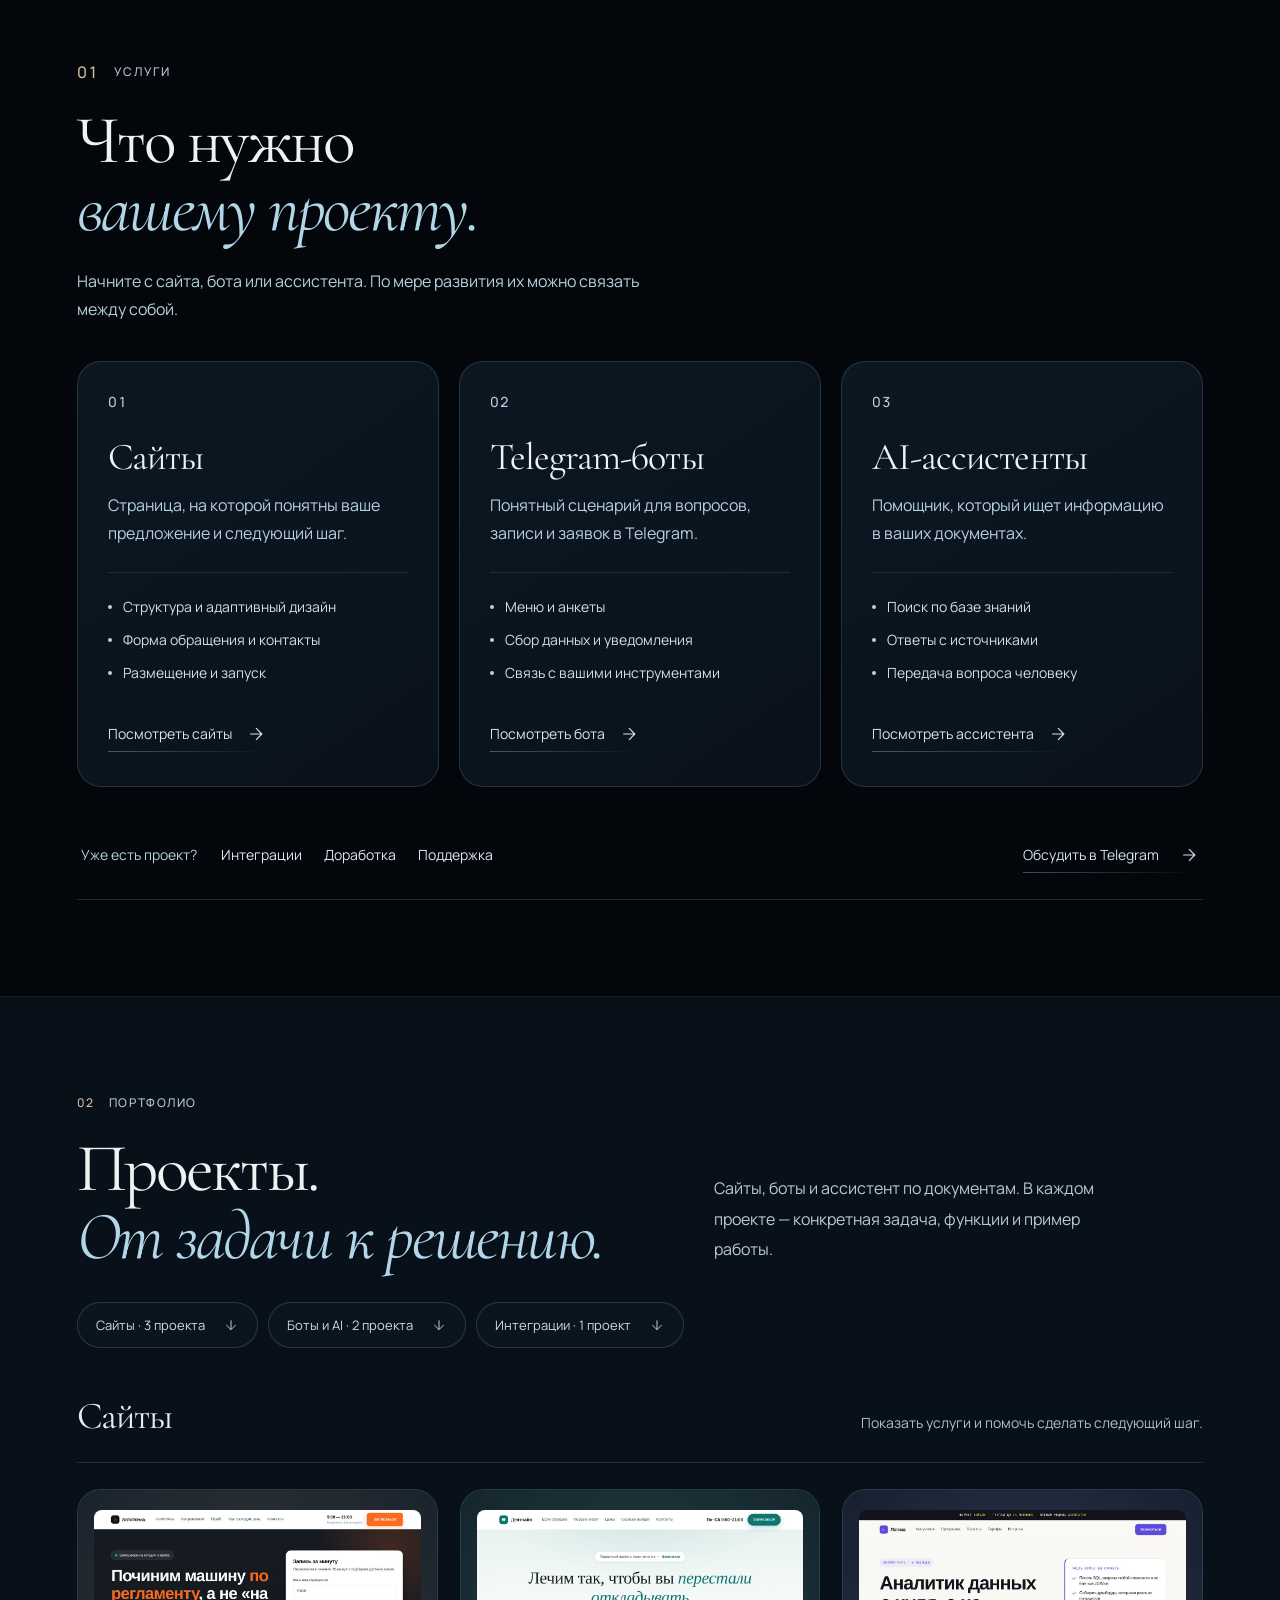
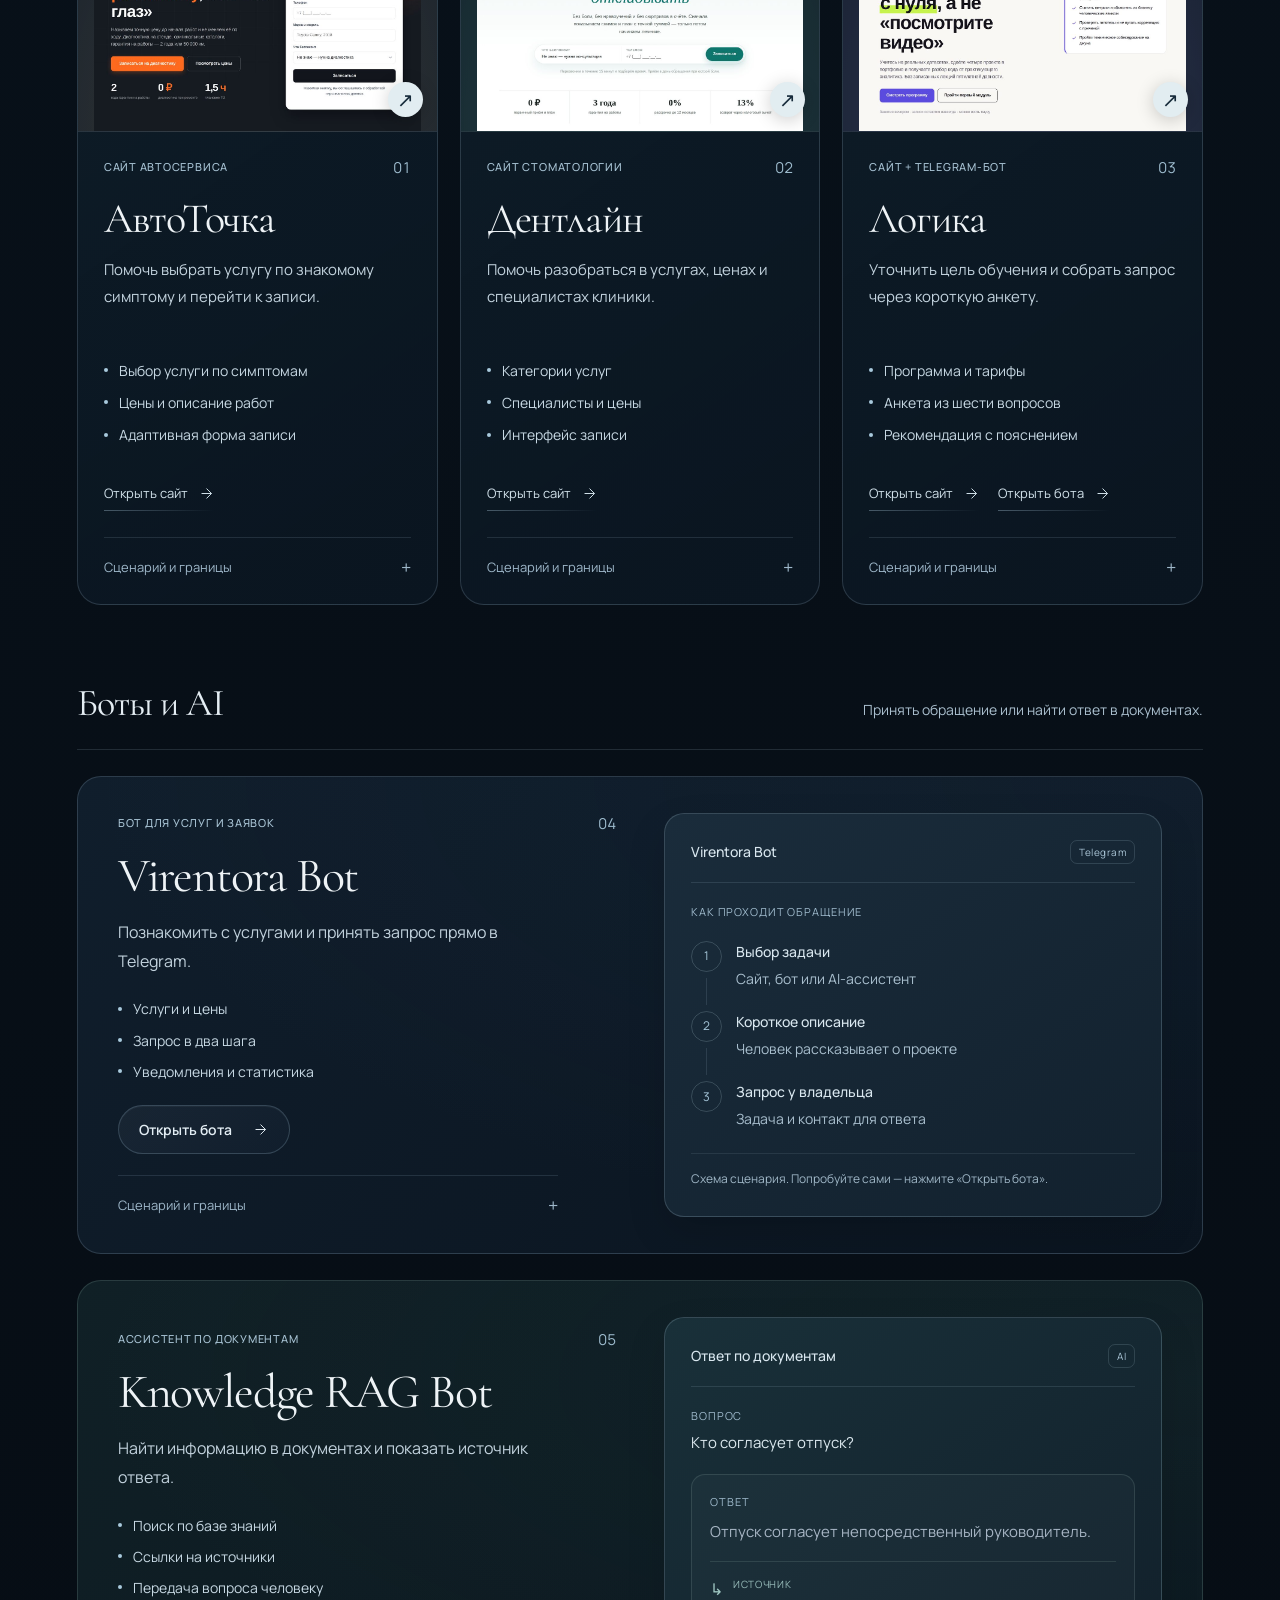
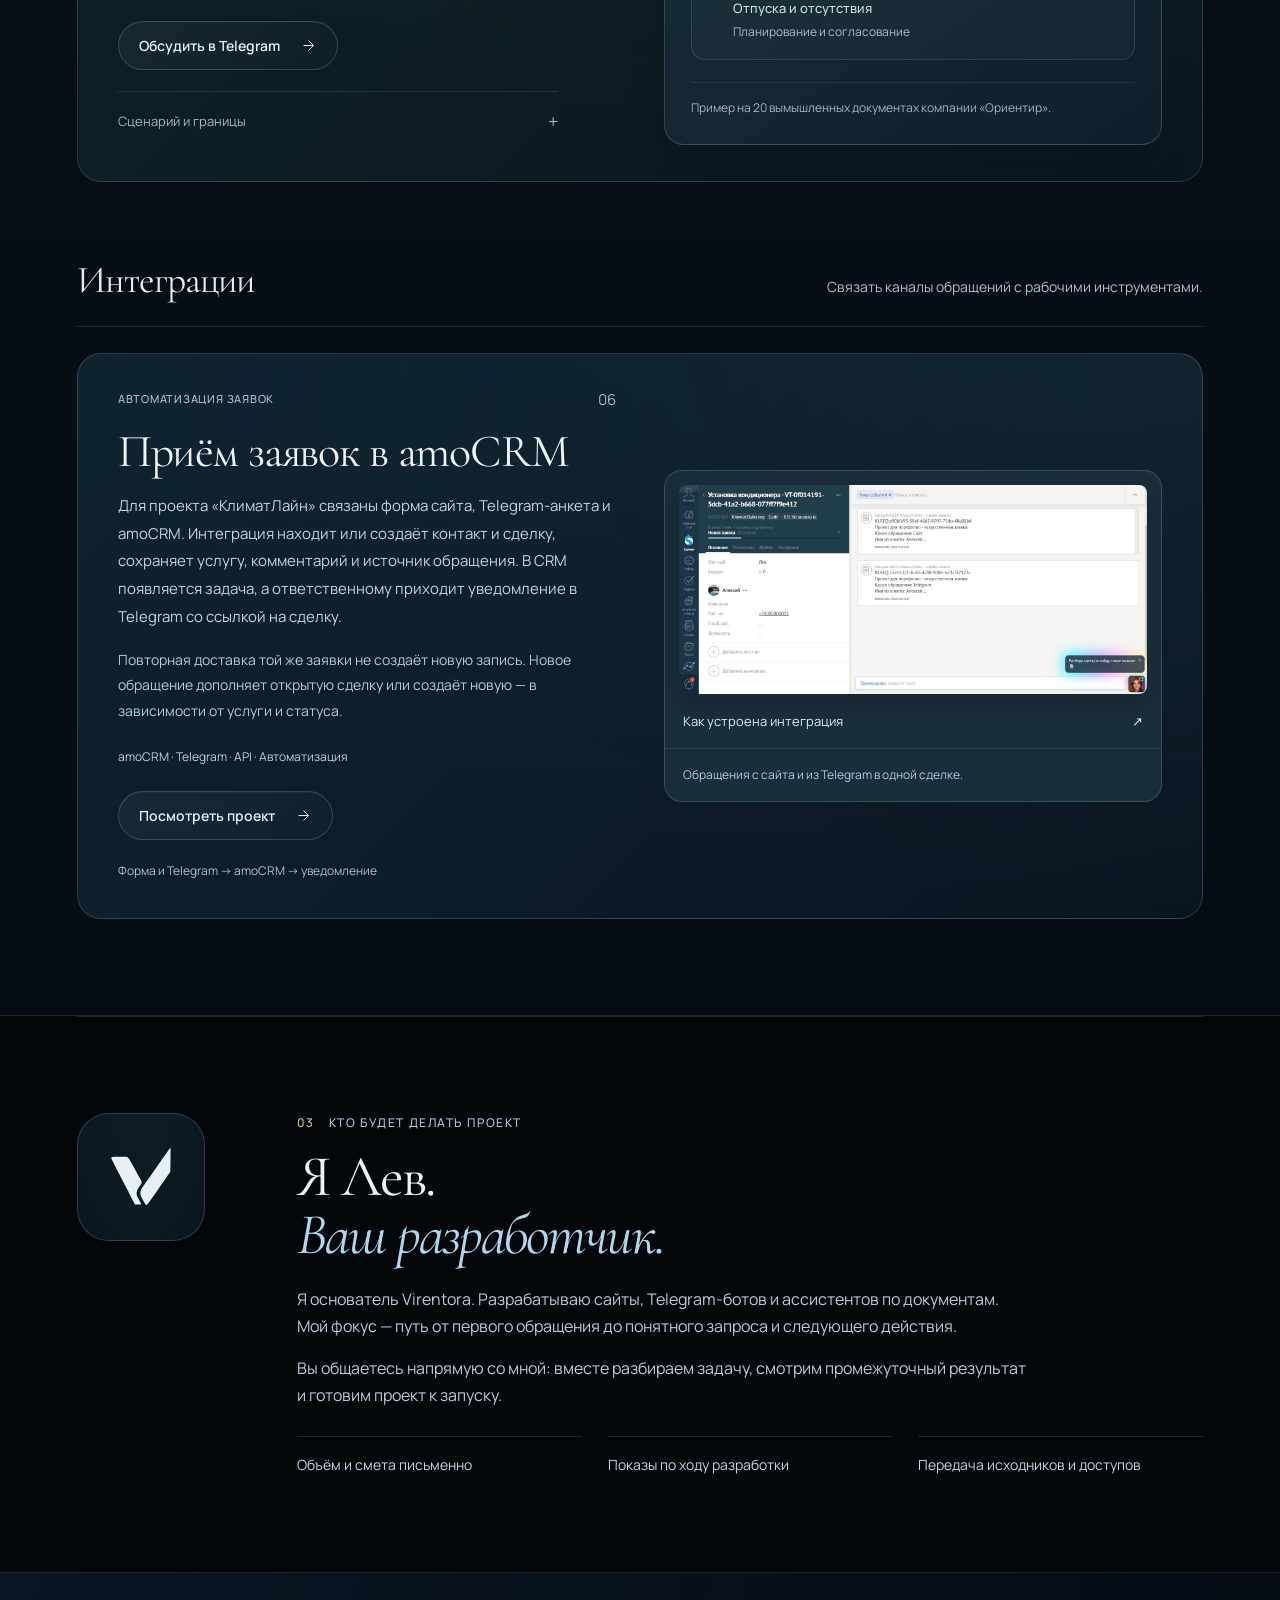
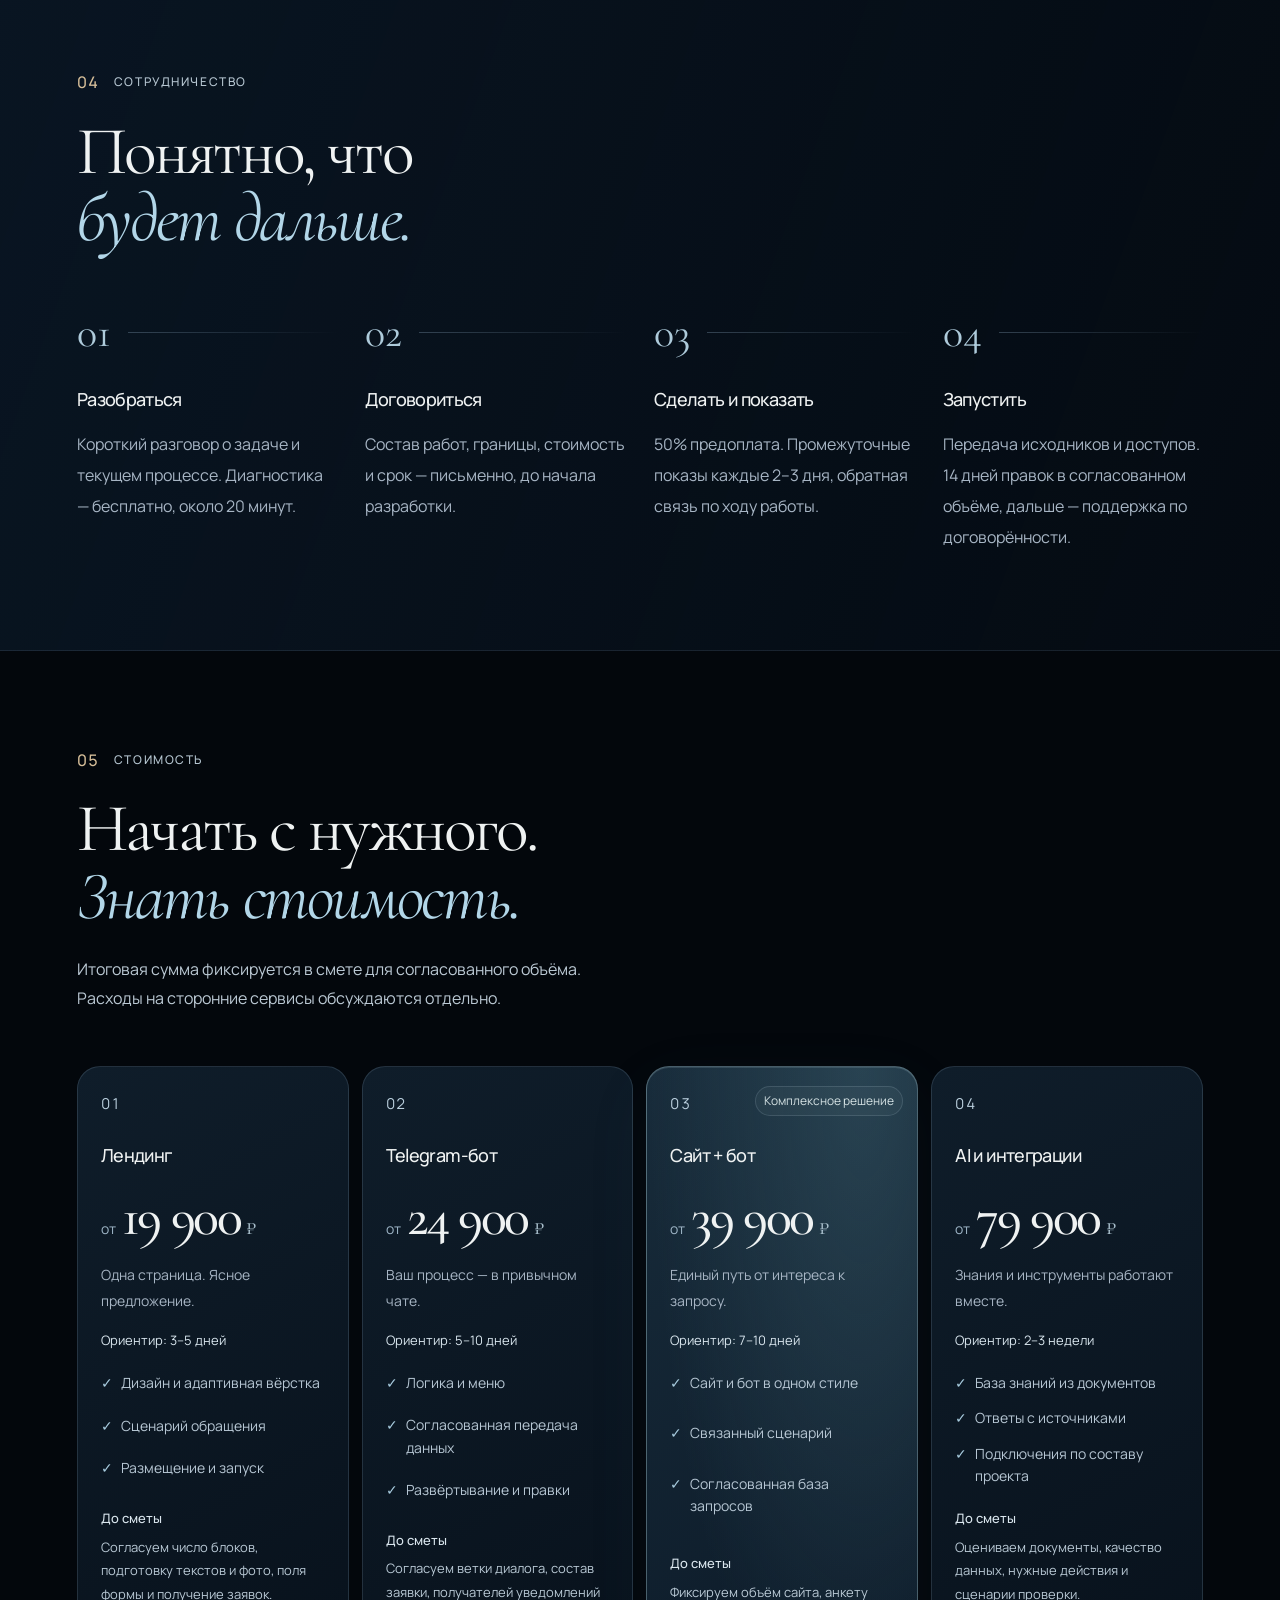
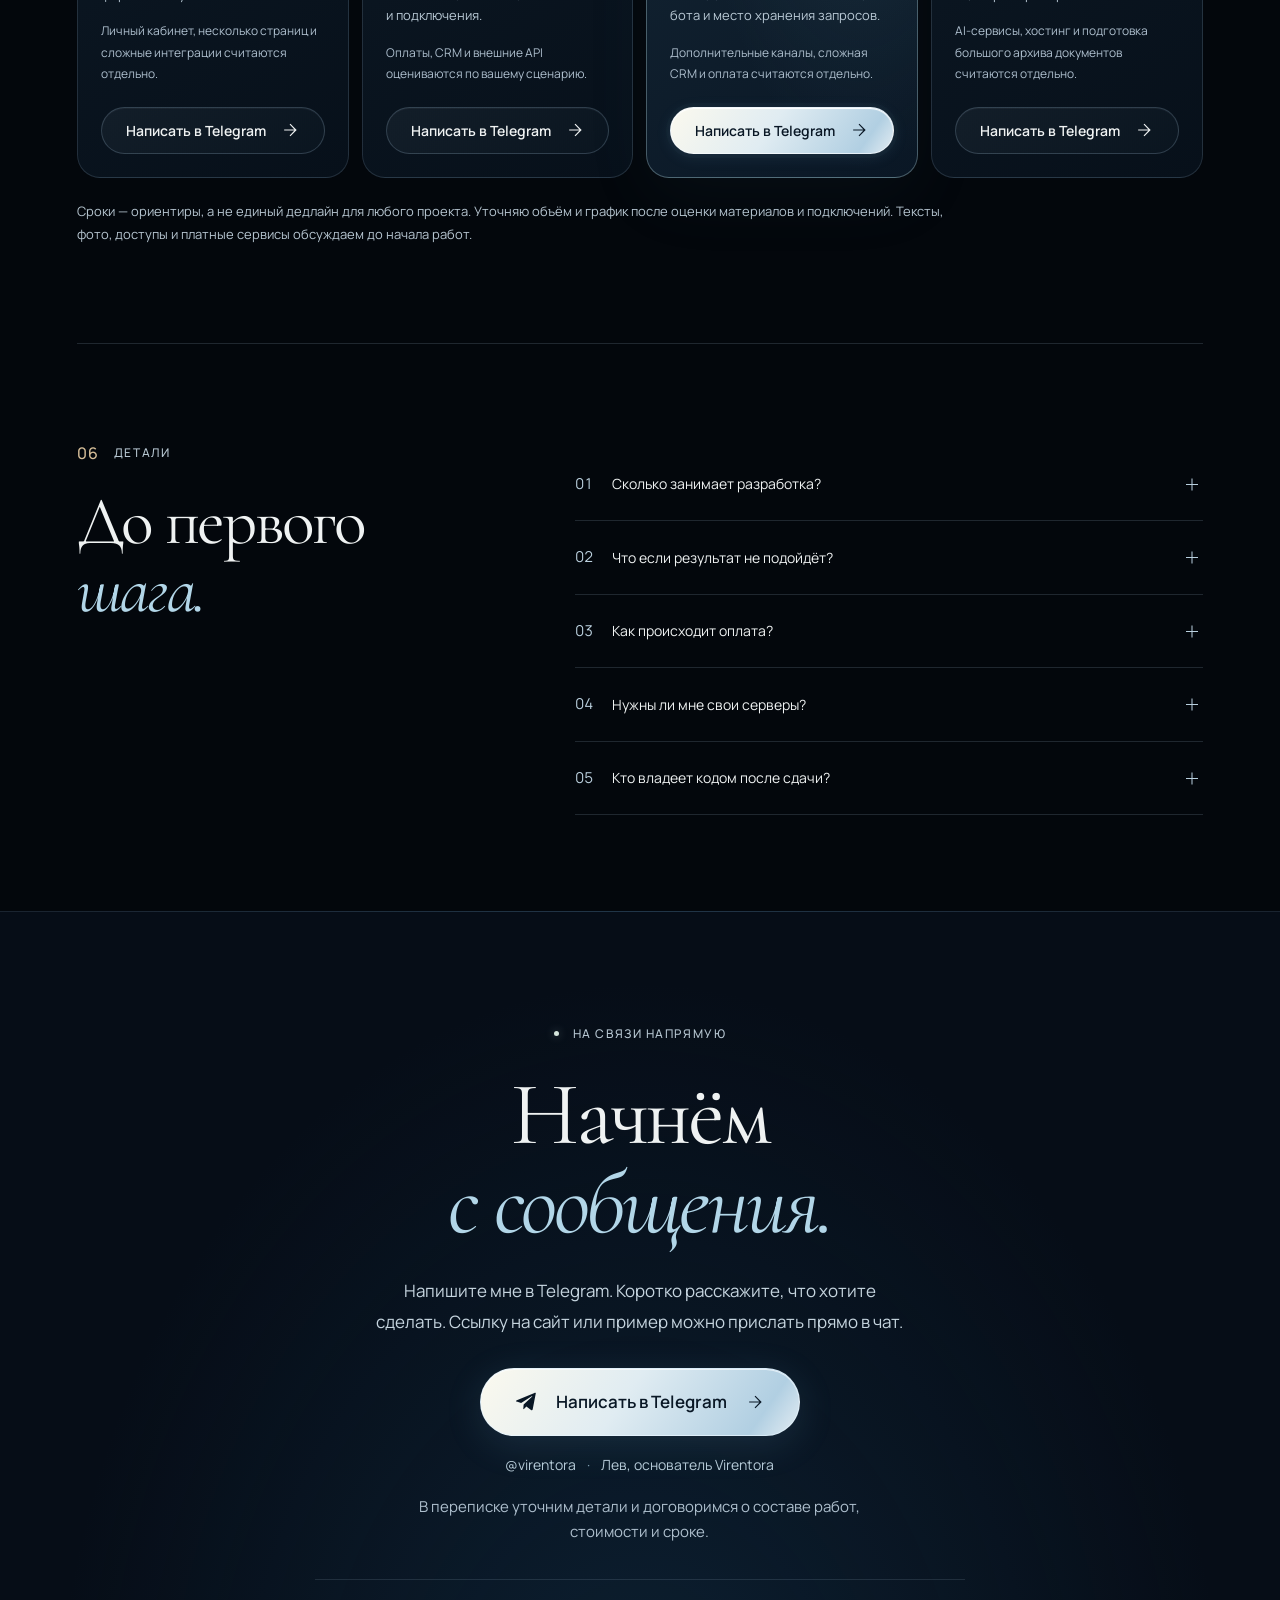
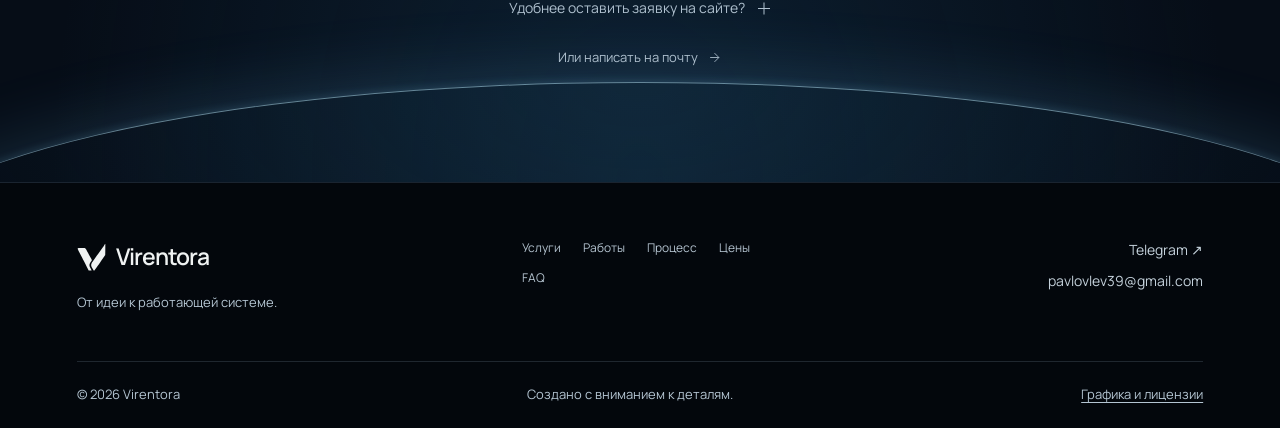
==== commit f5bfbb2f: "готово" ====
--- a/index.html
+++ b/index.html
@@ -6,7 +6,7 @@
 <link rel="canonical" href="https://virentora.com/"><link rel="icon" href="assets/favicon.svg?v=20260916" type="image/svg+xml">
 <link rel="preconnect" href="https://fonts.googleapis.com"><link rel="preconnect" href="https://fonts.gstatic.com" crossorigin>
 <link href="https://fonts.googleapis.com/css2?family=Cormorant+Garamond:ital,wght@0,400;0,500;1,400;1,500&family=Manrope:wght@400;500;600;700&display=swap" rel="stylesheet">
-<link rel="modulepreload" href="assets/three.module.min.js"><link rel="stylesheet" href="styles.css?v=20260918-telegram1"><link rel="stylesheet" href="middle.css?v=20260920-amo1"><script src="app.js?v=20260919-structure1" defer></script><script src="reveal.js?v=20260919-structure1" defer></script><script type="module" src="scene-loader.js?v=20260916-mobile4"></script>
+<link rel="modulepreload" href="assets/three.module.min.js"><link rel="stylesheet" href="styles.css?v=20260918-telegram1"><link rel="stylesheet" href="middle.css?v=20260921-copy1"><script src="app.js?v=20260919-structure1" defer></script><script src="reveal.js?v=20260919-structure1" defer></script><script type="module" src="scene-loader.js?v=20260916-mobile4"></script>
 </head><body><a class="skip-link" href="#services"><span data-en="Skip to content">К содержанию</span></a>
 <header id="hdr"><div class="header-inner"><a class="brand" href="#top" aria-label="Virentora"><svg aria-hidden="true" xmlns="http://www.w3.org/2000/svg" viewBox="128 120 384 384" fill="currentColor">
   <path d="M 484.809 154.771 C 475.147 167.822, 456.923 193.350, 444.312 211.500 C 431.701 229.650, 407.946 263.625, 391.523 287 C 330.656 373.632, 323.749 383.598, 321.487 388.043 C 313.673 403.402, 313.856 421.807, 321.966 436.468 C 323.498 439.236, 329.587 450.275, 335.498 461 C 341.410 471.725, 347.169 481.512, 348.297 482.750 C 351.097 485.821, 356.890 485.821, 359.738 482.750 C 360.886 481.512, 375.218 461.375, 391.587 438 C 407.956 414.625, 422.957 393.218, 424.924 390.429 C 429.643 383.738, 456.643 344.839, 474.850 318.500 C 482.834 306.950, 491.974 293.845, 495.160 289.377 C 498.346 284.909, 501.412 280.046, 501.973 278.570 C 502.984 275.912, 503.830 132.497, 502.841 131.508 C 502.585 131.252, 494.471 141.721, 484.809 154.771 M 141.329 188.458 C 137.714 190.030, 136 192.649, 136 196.599 C 136 198.891, 155.075 236.622, 187.518 298.500 C 190.401 304, 203.798 329.875, 217.287 356 C 230.777 382.125, 246.358 412.275, 251.912 423 C 257.465 433.725, 266.619 451.609, 272.254 462.743 L 282.500 482.986 301.750 482.993 L 321 483 320.992 480.750 C 320.988 479.512, 315.599 468.600, 309.016 456.500 C 294.841 430.447, 293.978 428.246, 293.278 416.375 C 292.318 400.085, 296.403 389.810, 313.465 365.590 C 319.259 357.366, 324.242 349.228, 324.577 347.442 C 325.340 343.376, 323.971 340.243, 311.411 317.317 C 306.043 307.518, 288.893 276.100, 273.300 247.500 C 243.791 193.375, 241.649 190.107, 234.344 188.079 C 228.165 186.363, 145.369 186.700, 141.329 188.458" fill-rule="evenodd"/>
@@ -95,14 +95,15 @@
     <div class="project-body">
       <div class="project-meta"><span data-en="Enquiry automation">Автоматизация заявок</span><span class="project-number" aria-hidden="true">06</span></div>
       <h4 id="amocrm-title" data-en="Enquiry intake in amoCRM">Приём заявок в amoCRM</h4>
-      <p class="project-purpose" data-en="Enquiries from a website and Telegram go into one CRM: contacts, deals, tasks and notifications. Repeat enquiries are kept in the history according to defined rules.">Обращения с сайта и из Telegram поступают в одну CRM: контакты, сделки, задачи и уведомления. Повторные обращения сохраняются в истории по заданным правилам.</p>
+      <p class="project-purpose" data-en="The KlimatLine project connects a website form, a Telegram questionnaire and amoCRM. The integration finds or creates a contact and deal, saves the service, comment and enquiry source, creates a CRM task and sends a Telegram notification with a deal link.">Для проекта «КлиматЛайн» связаны форма сайта, Telegram-анкета и amoCRM. Интеграция находит или создаёт контакт и сделку, сохраняет услугу, комментарий и источник обращения. В CRM появляется задача, а ответственному приходит уведомление в Telegram со ссылкой на сделку.</p>
+      <p class="project-amocrm-details" data-en="Repeated delivery of the same enquiry does not create a new record. A new enquiry adds to the open deal or creates a new one based on the service and deal status.">Повторная доставка той же заявки не создаёт новую запись. Новое обращение дополняет открытую сделку или создаёт новую — в зависимости от услуги и статуса.</p>
       <p class="project-amocrm-tags"><span>amoCRM · Telegram · API · </span><span data-en="Automation">Автоматизация</span></p>
       <div class="project-actions"><a class="button button-glass" href="projects/amocrm.html"><span data-en="View project">Посмотреть проект</span><svg class="arrow" viewBox="0 0 24 24" fill="none" aria-hidden="true"><path d="M5 12h14M12 5l7 7-7 7"/></svg></a></div>
-      <p class="project-amocrm-origin"><span data-en="Portfolio project">Проект для портфолио</span><span aria-hidden="true"> · </span><span data-en="KlimatLine">КлиматЛайн</span></p>
+      <p class="project-amocrm-origin"><span data-en="Form and Telegram → amoCRM → notification">Форма и Telegram → amoCRM → уведомление</span></p>
     </div>
     <figure class="project-amocrm-shot">
       <a href="projects/amocrm.html" aria-label="Посмотреть проект: Приём заявок в amoCRM" data-aria-en="View project: Enquiry intake in amoCRM"><img src="assets/projects/amocrm/crm-history.jpg" alt="Настоящая карточка amoCRM с историей обращений с сайта и из Telegram" data-alt-en="Real amoCRM deal card with enquiry history from the website and Telegram" width="1528" height="684" loading="lazy" decoding="async"><span class="project-amocrm-image-link"><span data-en="Explore the integration">Как устроена интеграция</span><span aria-hidden="true">↗</span></span></a>
-      <figcaption data-en="Working integration, September 2026. Artificial data.">Работающая интеграция, сентябрь 2026. Искусственные данные.</figcaption>
+      <figcaption data-en="Website and Telegram enquiries in one deal.">Обращения с сайта и из Telegram в одной сделке.</figcaption>
     </figure>
   </article>
 </div>
--- a/middle.css
+++ b/middle.css
@@ -186,6 +186,7 @@
 .project-amocrm{background:radial-gradient(ellipse at 100% 0,#37647528,transparent 70%),linear-gradient(135deg,#102331,#0a141f)}
 .project-amocrm h4{font-size:46px;max-width:460px}
 .project-amocrm .project-purpose{font-size:15px;line-height:1.85;max-width:none}
+.project-amocrm-details{font-size:14px;line-height:1.85;color:#b2cbd9;margin-top:16px}
 .project-amocrm-tags{font-size:12px;line-height:1.9;color:#b7d2e1;margin:22px 0}
 .project-amocrm-origin{font-size:12px;line-height:1.8;color:#a9c1d1;margin-top:20px}
 .project-amocrm-shot{min-width:0;margin:0;border:1px solid #bad6e333;border-radius:18px;overflow:hidden;background:#1a2d3a}
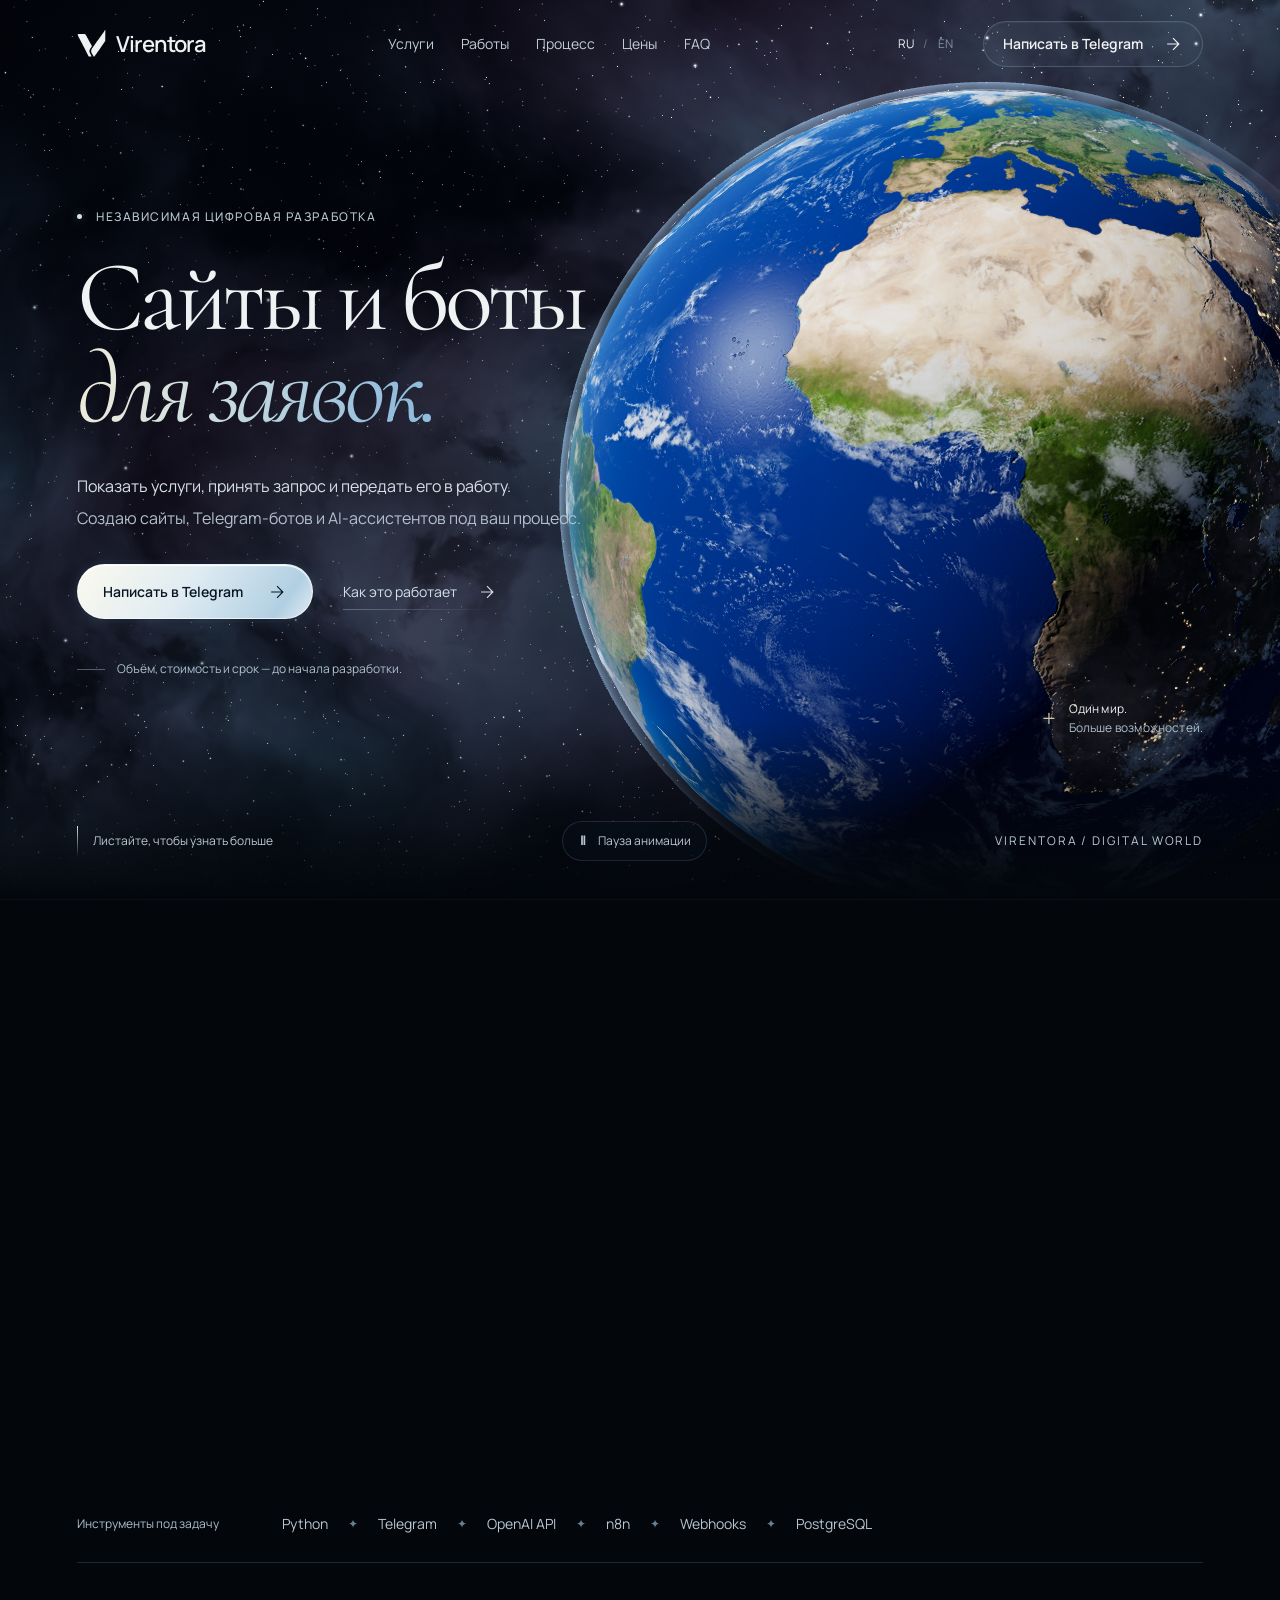
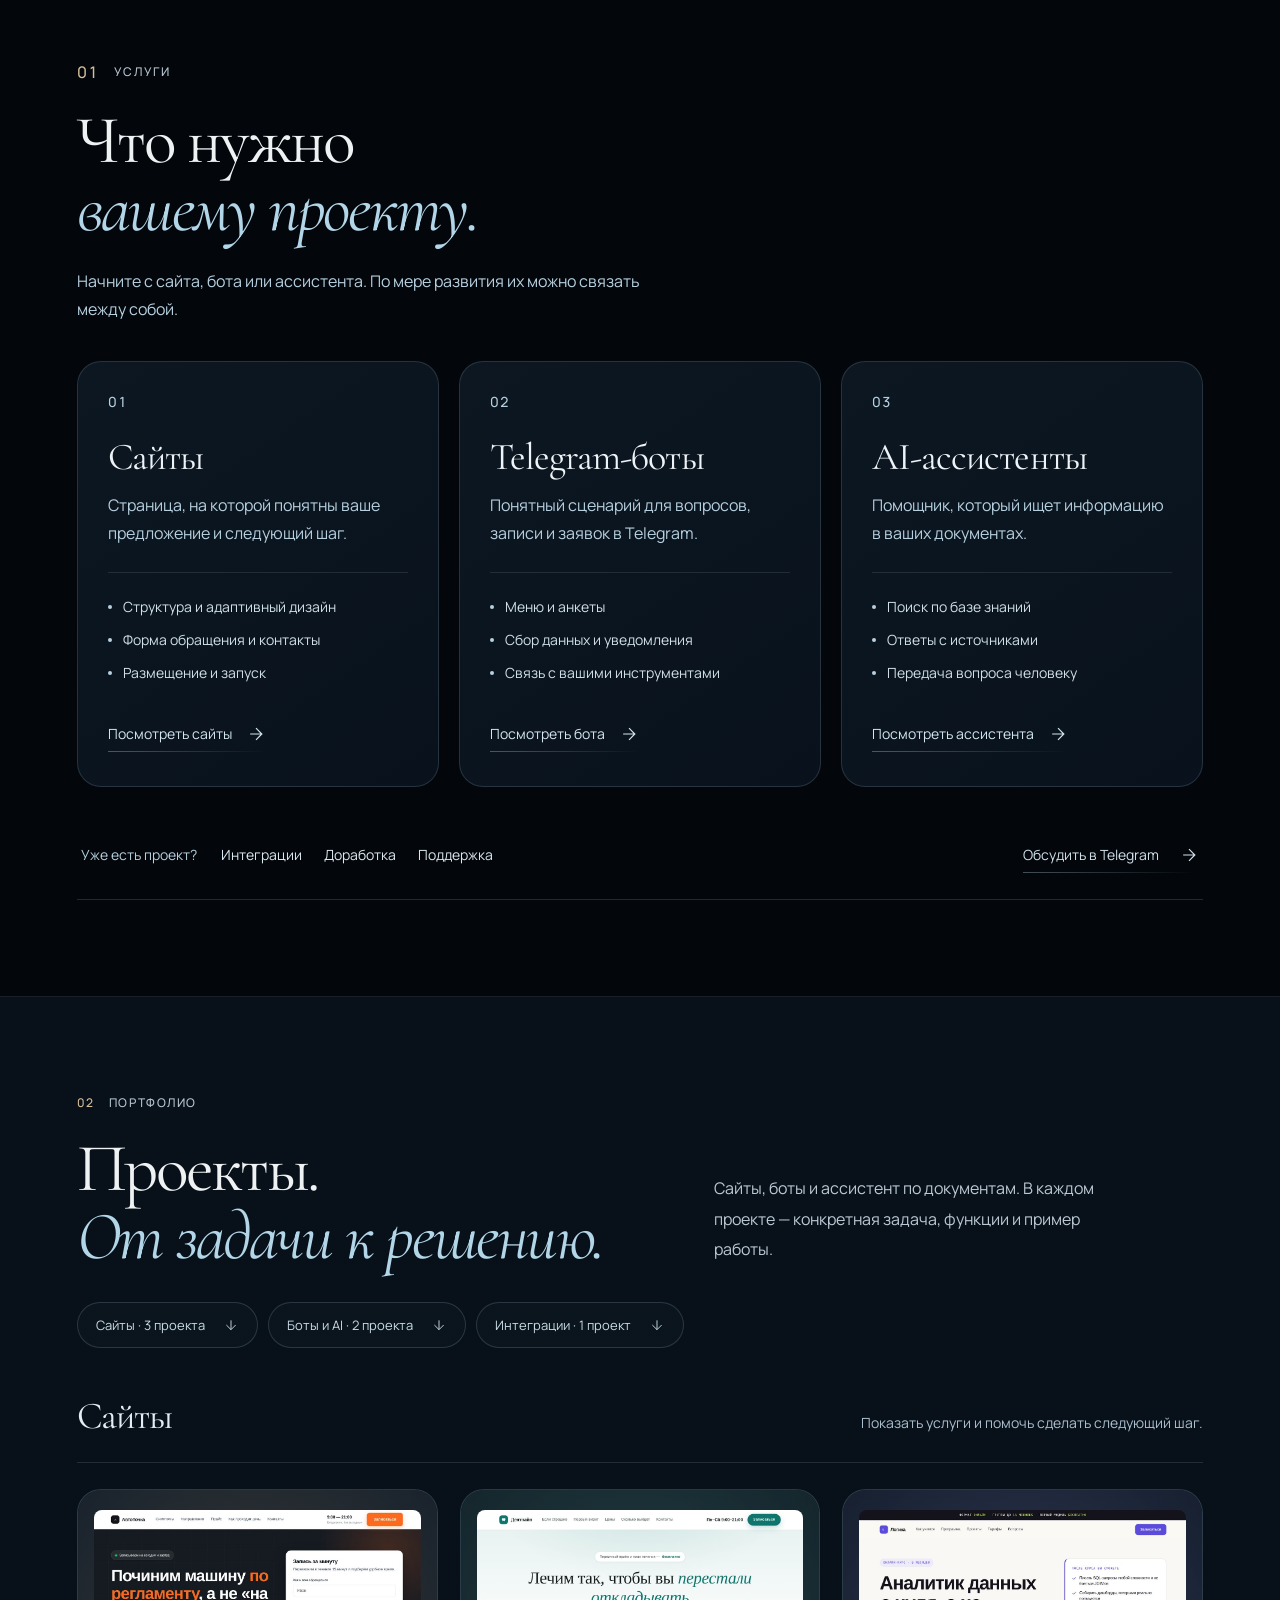
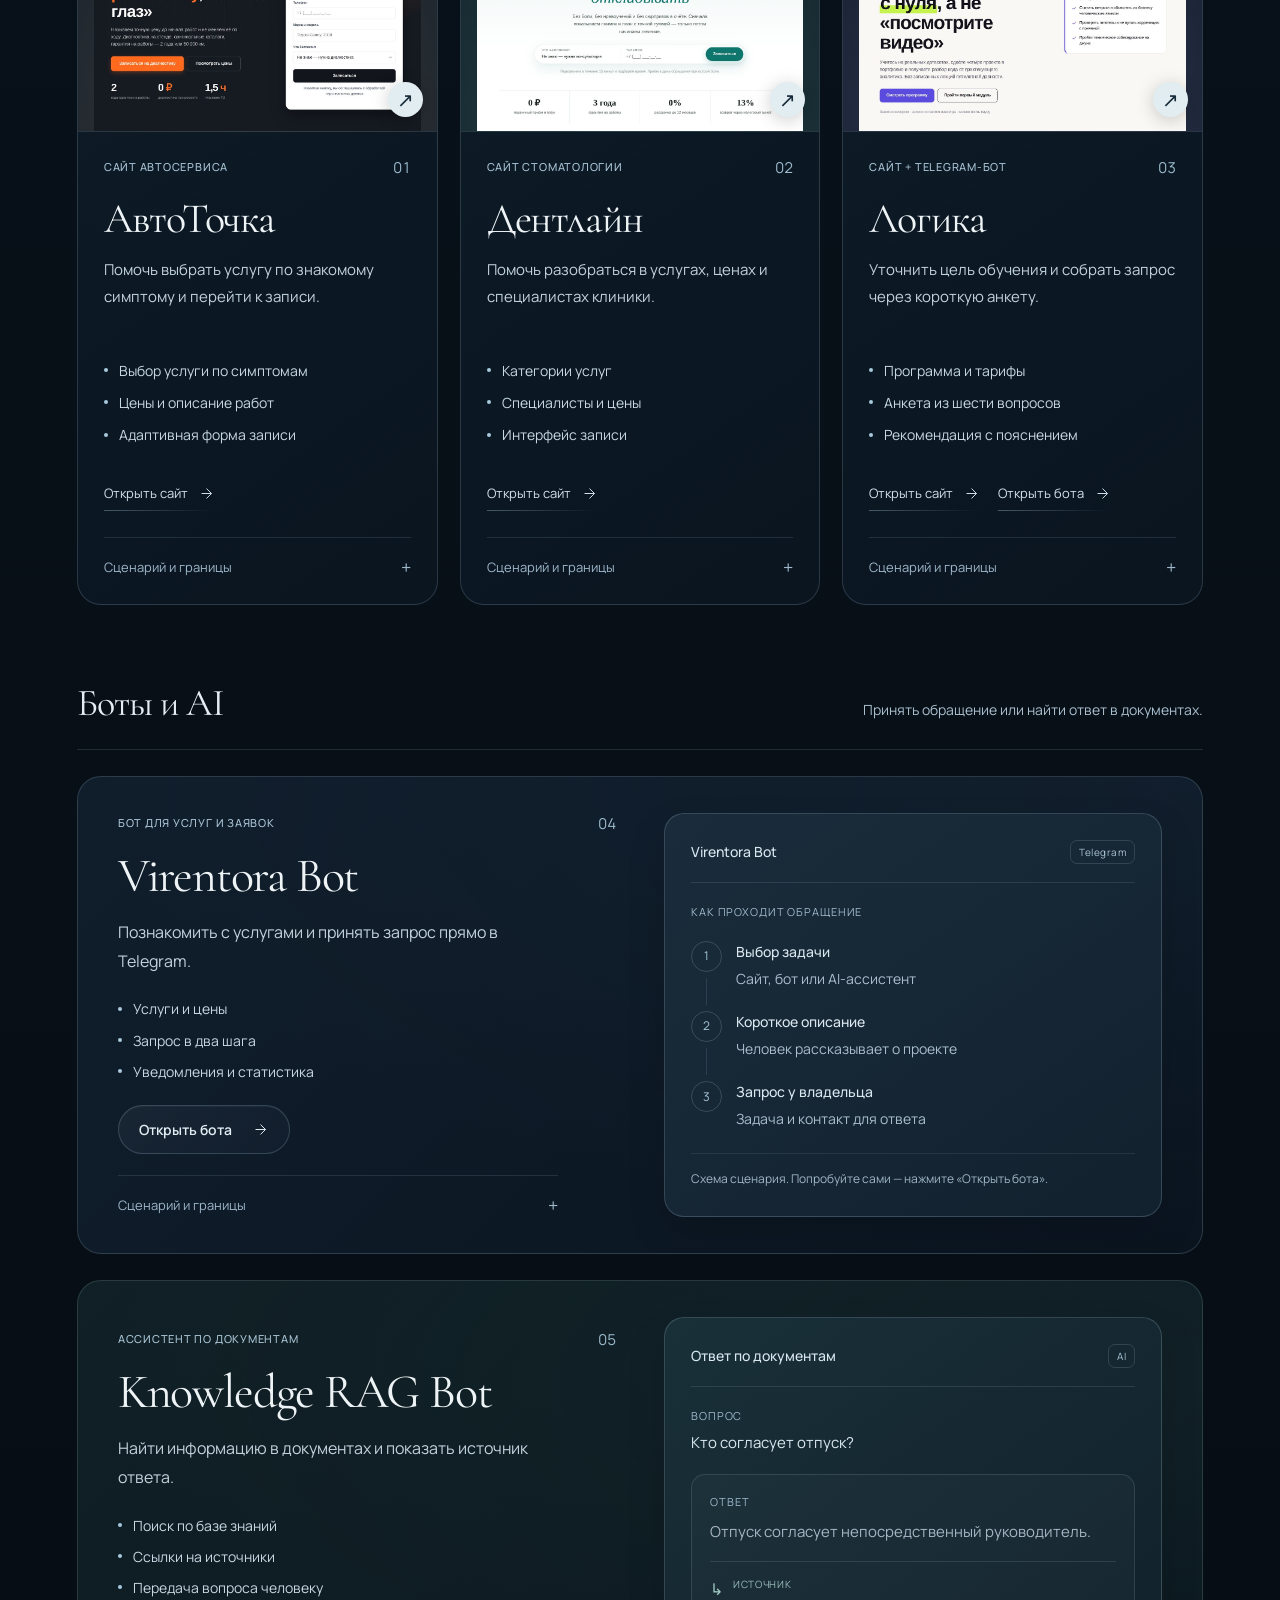
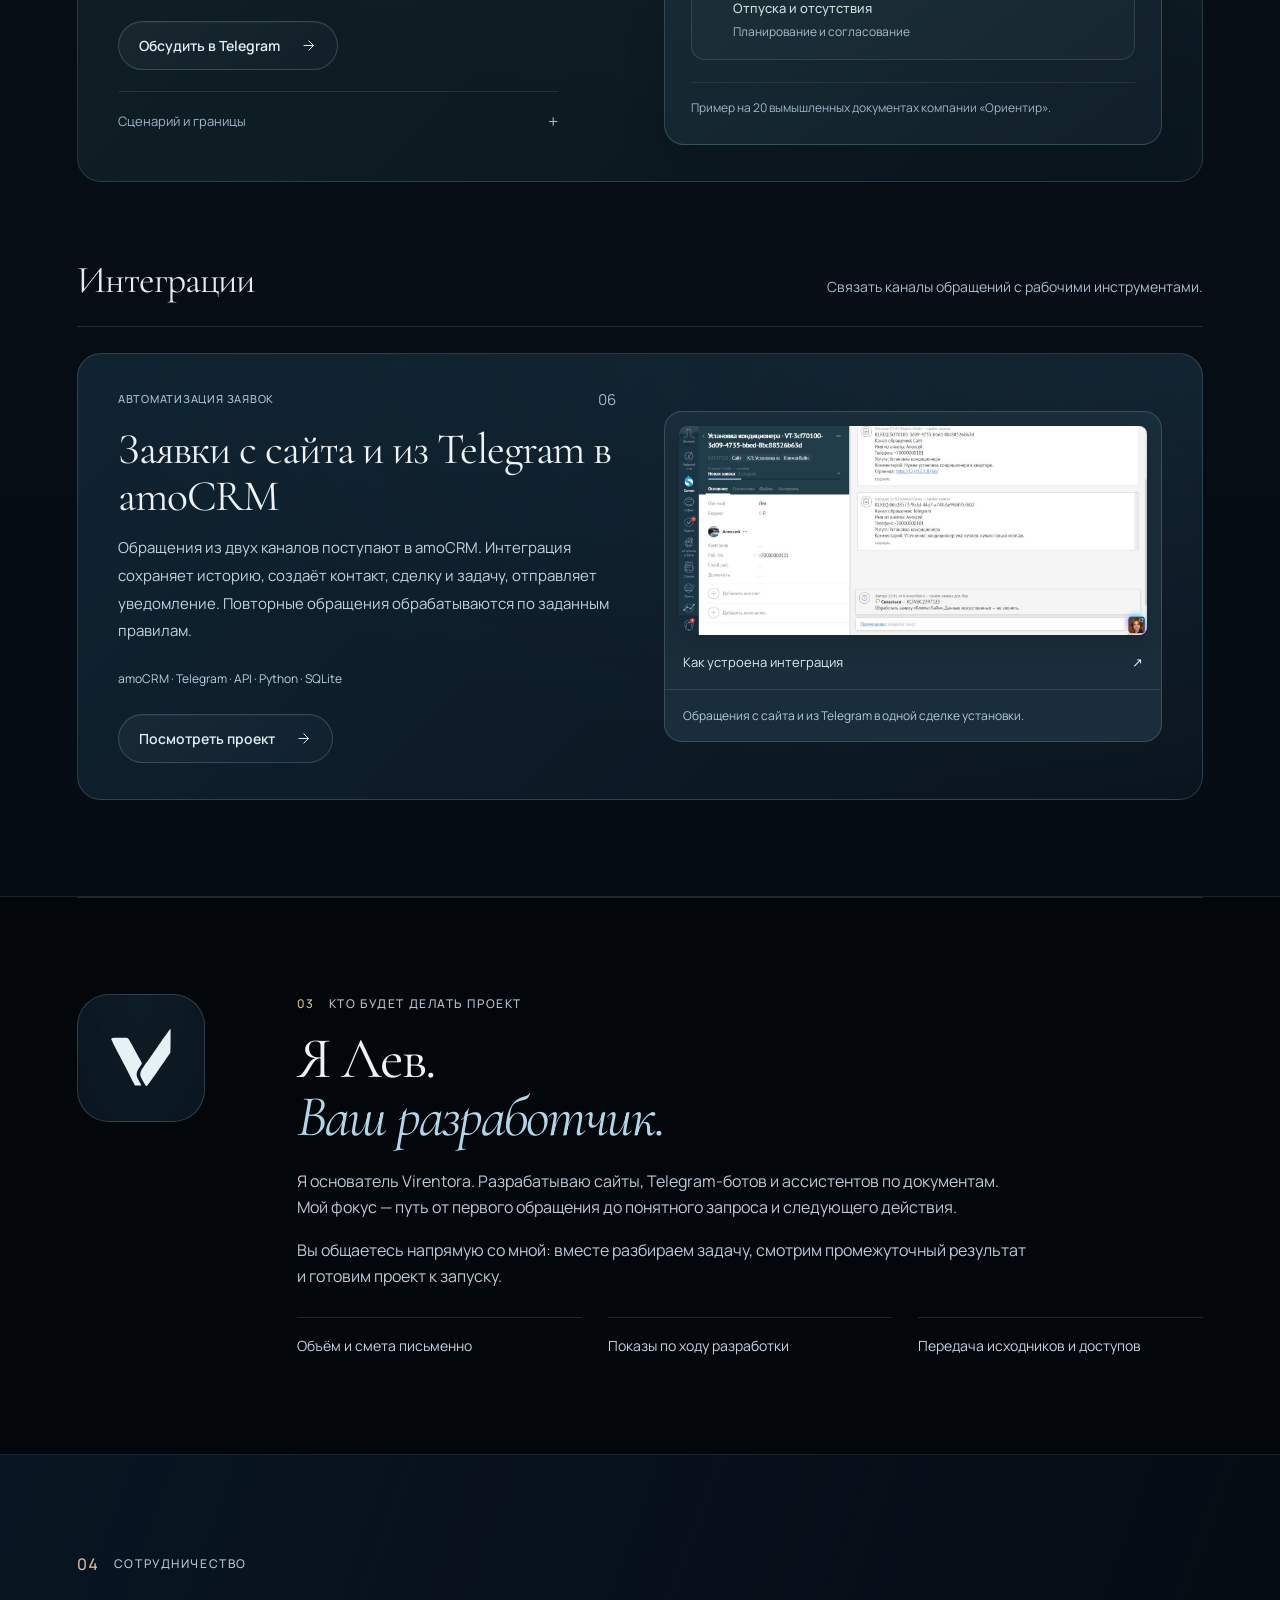
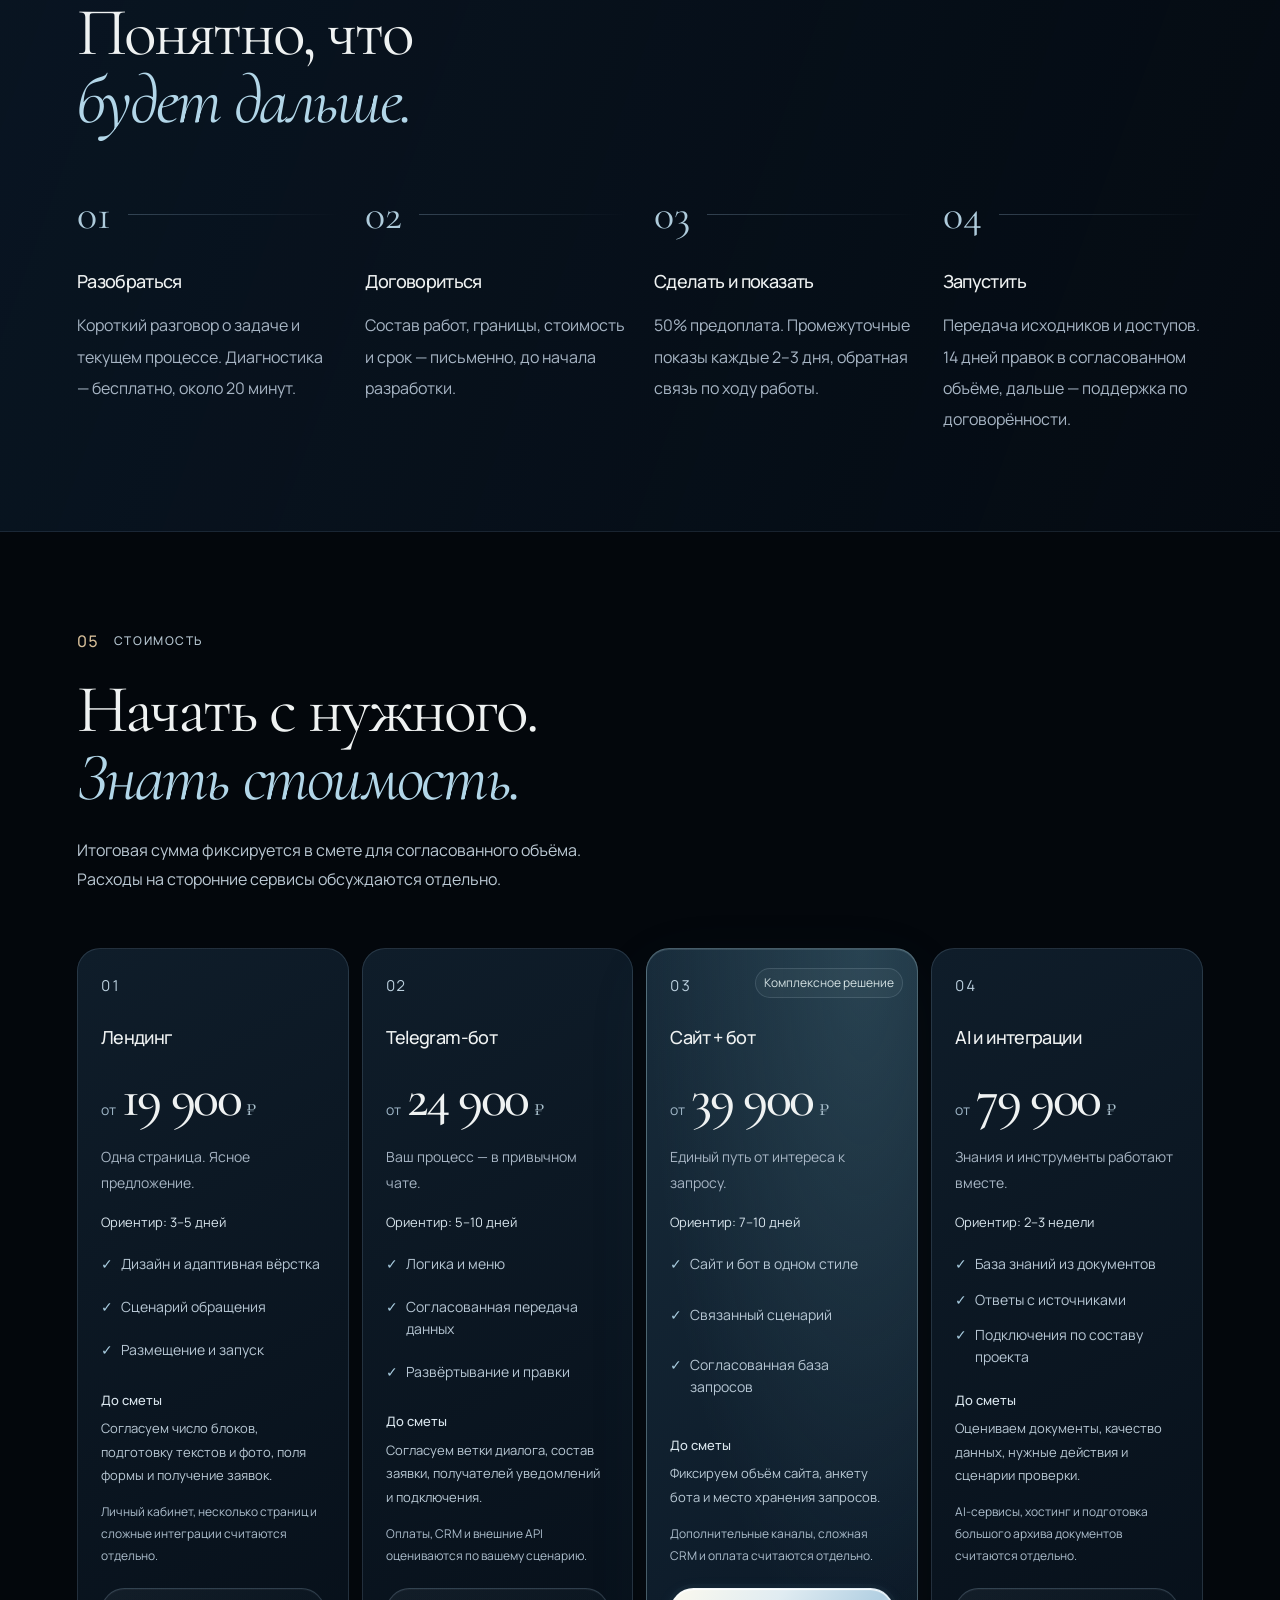
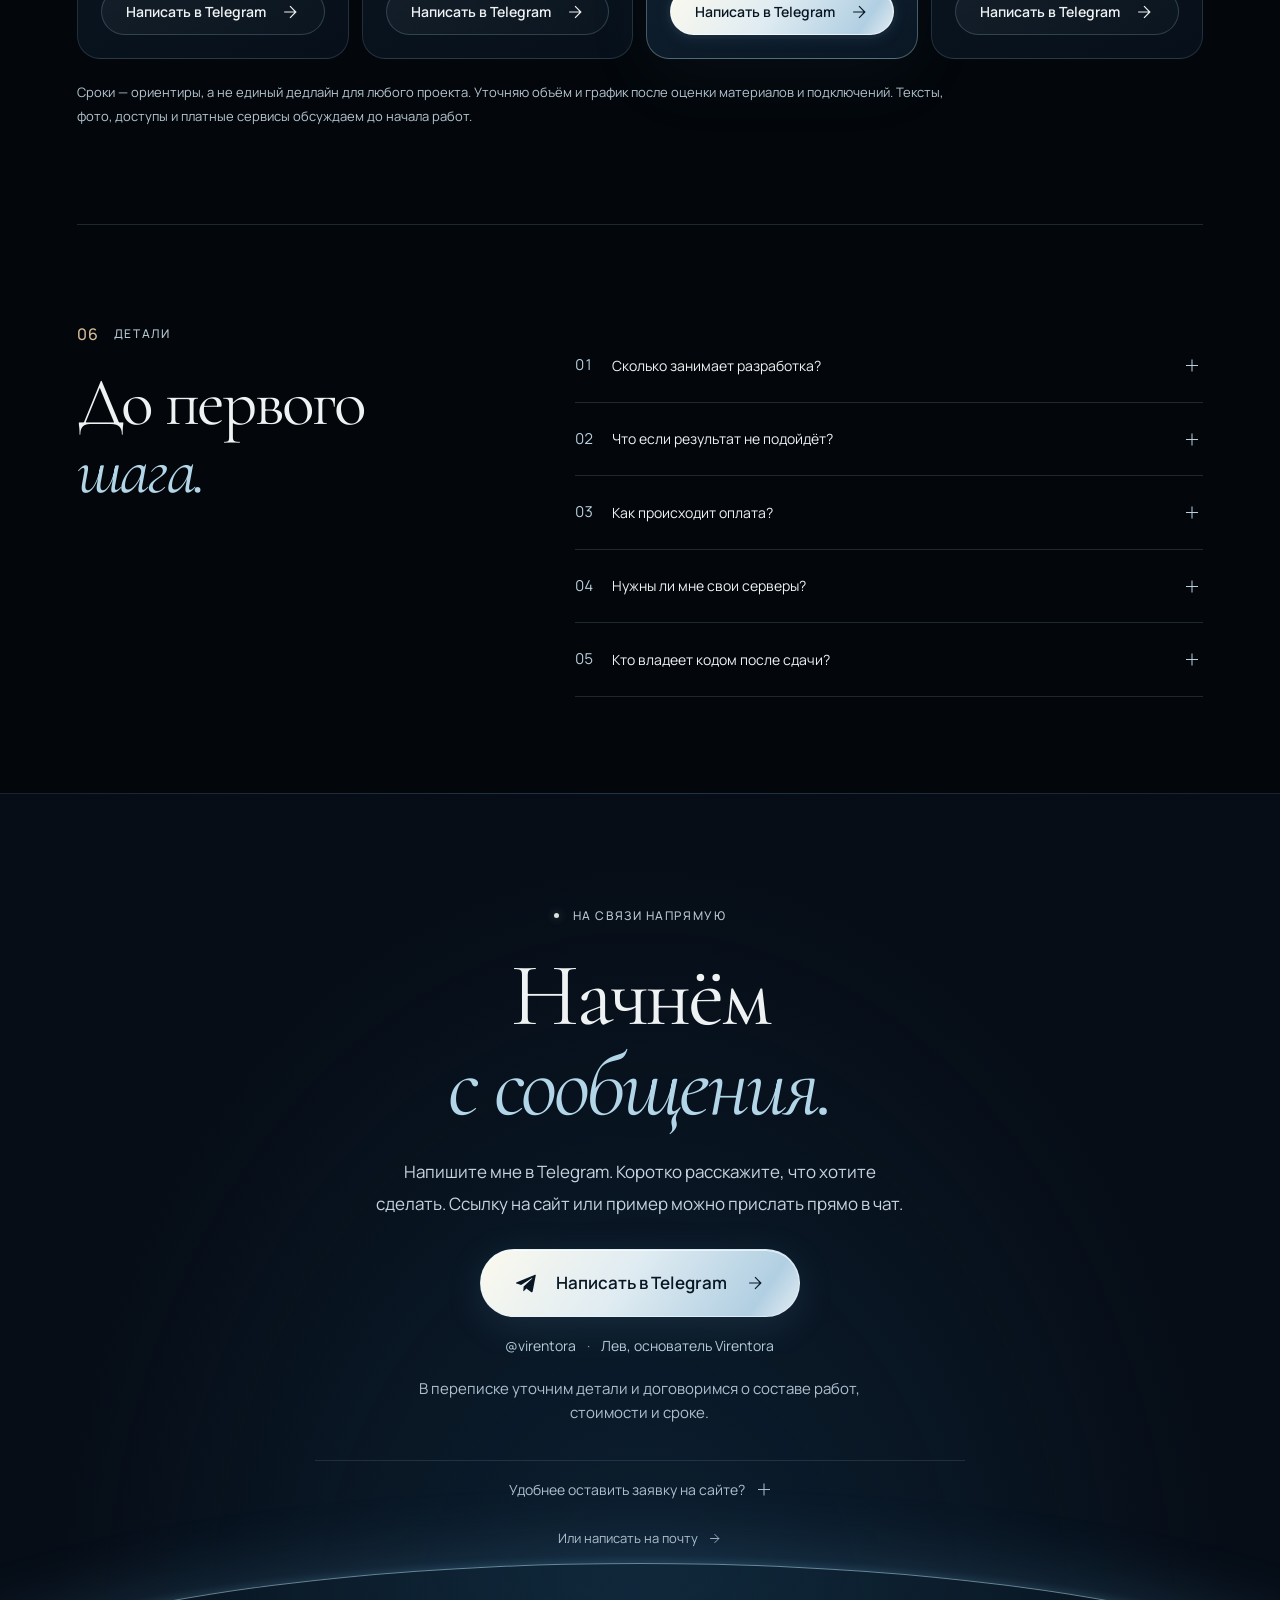
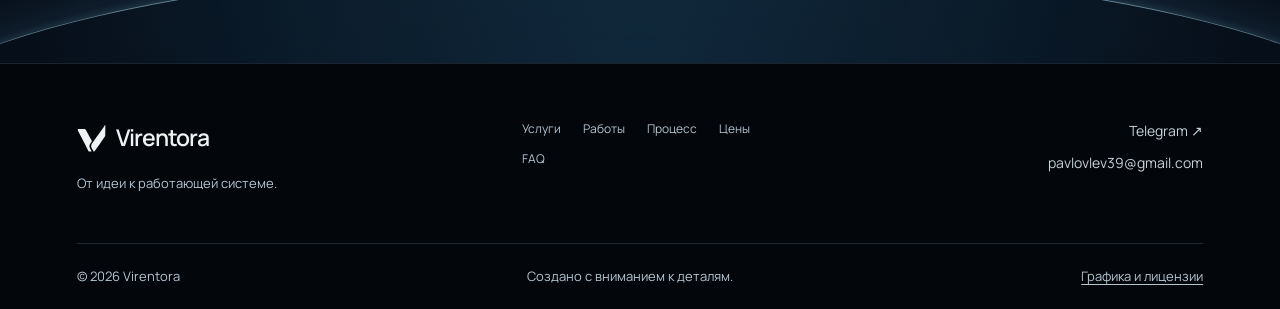
==== commit 0cca034b: "готово" ====
--- a/index.html
+++ b/index.html
@@ -6,7 +6,7 @@
 <link rel="canonical" href="https://virentora.com/"><link rel="icon" href="assets/favicon.svg?v=20260916" type="image/svg+xml">
 <link rel="preconnect" href="https://fonts.googleapis.com"><link rel="preconnect" href="https://fonts.gstatic.com" crossorigin>
 <link href="https://fonts.googleapis.com/css2?family=Cormorant+Garamond:ital,wght@0,400;0,500;1,400;1,500&family=Manrope:wght@400;500;600;700&display=swap" rel="stylesheet">
-<link rel="modulepreload" href="assets/three.module.min.js"><link rel="stylesheet" href="styles.css?v=20260918-telegram1"><link rel="stylesheet" href="middle.css?v=20260921-copy1"><script src="app.js?v=20260919-structure1" defer></script><script src="reveal.js?v=20260919-structure1" defer></script><script type="module" src="scene-loader.js?v=20260916-mobile4"></script>
+<link rel="modulepreload" href="assets/three.module.min.js"><link rel="stylesheet" href="styles.css?v=20260918-telegram1"><link rel="stylesheet" href="middle.css?v=20261001-amo2"><script src="app.js?v=20260919-structure1" defer></script><script src="reveal.js?v=20260919-structure1" defer></script><script type="module" src="scene-loader.js?v=20260916-mobile4"></script>
 </head><body><a class="skip-link" href="#services"><span data-en="Skip to content">К содержанию</span></a>
 <header id="hdr"><div class="header-inner"><a class="brand" href="#top" aria-label="Virentora"><svg aria-hidden="true" xmlns="http://www.w3.org/2000/svg" viewBox="128 120 384 384" fill="currentColor">
   <path d="M 484.809 154.771 C 475.147 167.822, 456.923 193.350, 444.312 211.500 C 431.701 229.650, 407.946 263.625, 391.523 287 C 330.656 373.632, 323.749 383.598, 321.487 388.043 C 313.673 403.402, 313.856 421.807, 321.966 436.468 C 323.498 439.236, 329.587 450.275, 335.498 461 C 341.410 471.725, 347.169 481.512, 348.297 482.750 C 351.097 485.821, 356.890 485.821, 359.738 482.750 C 360.886 481.512, 375.218 461.375, 391.587 438 C 407.956 414.625, 422.957 393.218, 424.924 390.429 C 429.643 383.738, 456.643 344.839, 474.850 318.500 C 482.834 306.950, 491.974 293.845, 495.160 289.377 C 498.346 284.909, 501.412 280.046, 501.973 278.570 C 502.984 275.912, 503.830 132.497, 502.841 131.508 C 502.585 131.252, 494.471 141.721, 484.809 154.771 M 141.329 188.458 C 137.714 190.030, 136 192.649, 136 196.599 C 136 198.891, 155.075 236.622, 187.518 298.500 C 190.401 304, 203.798 329.875, 217.287 356 C 230.777 382.125, 246.358 412.275, 251.912 423 C 257.465 433.725, 266.619 451.609, 272.254 462.743 L 282.500 482.986 301.750 482.993 L 321 483 320.992 480.750 C 320.988 479.512, 315.599 468.600, 309.016 456.500 C 294.841 430.447, 293.978 428.246, 293.278 416.375 C 292.318 400.085, 296.403 389.810, 313.465 365.590 C 319.259 357.366, 324.242 349.228, 324.577 347.442 C 325.340 343.376, 323.971 340.243, 311.411 317.317 C 306.043 307.518, 288.893 276.100, 273.300 247.500 C 243.791 193.375, 241.649 190.107, 234.344 188.079 C 228.165 186.363, 145.369 186.700, 141.329 188.458" fill-rule="evenodd"/>
@@ -94,17 +94,12 @@
   <article class="project-card project-feature project-amocrm" id="amocrm-project" aria-labelledby="amocrm-title">
     <div class="project-body">
       <div class="project-meta"><span data-en="Enquiry automation">Автоматизация заявок</span><span class="project-number" aria-hidden="true">06</span></div>
-      <h4 id="amocrm-title" data-en="Enquiry intake in amoCRM">Приём заявок в amoCRM</h4>
-      <p class="project-purpose" data-en="The KlimatLine project connects a website form, a Telegram questionnaire and amoCRM. The integration finds or creates a contact and deal, saves the service, comment and enquiry source, creates a CRM task and sends a Telegram notification with a deal link.">Для проекта «КлиматЛайн» связаны форма сайта, Telegram-анкета и amoCRM. Интеграция находит или создаёт контакт и сделку, сохраняет услугу, комментарий и источник обращения. В CRM появляется задача, а ответственному приходит уведомление в Telegram со ссылкой на сделку.</p>
-      <p class="project-amocrm-details" data-en="Repeated delivery of the same enquiry does not create a new record. A new enquiry adds to the open deal or creates a new one based on the service and deal status.">Повторная доставка той же заявки не создаёт новую запись. Новое обращение дополняет открытую сделку или создаёт новую — в зависимости от услуги и статуса.</p>
-      <p class="project-amocrm-tags"><span>amoCRM · Telegram · API · </span><span data-en="Automation">Автоматизация</span></p>
+      <h4 id="amocrm-title" data-en="Website and Telegram inquiries in amoCRM">Заявки с сайта и из Telegram в amoCRM</h4>
+      <p class="project-purpose" data-en="Inquiries from two channels arrive in amoCRM. The integration creates a contact, a deal and a task, preserves the conversation history and sends a notification. Repeat inquiries follow defined rules.">Обращения из двух каналов поступают в amoCRM. Интеграция сохраняет историю, создаёт контакт, сделку и задачу, отправляет уведомление. Повторные обращения обрабатываются по заданным правилам.</p>
+      <p class="project-amocrm-tags">amoCRM · Telegram · API · Python · SQLite</p>
       <div class="project-actions"><a class="button button-glass" href="projects/amocrm.html"><span data-en="View project">Посмотреть проект</span><svg class="arrow" viewBox="0 0 24 24" fill="none" aria-hidden="true"><path d="M5 12h14M12 5l7 7-7 7"/></svg></a></div>
-      <p class="project-amocrm-origin"><span data-en="Form and Telegram → amoCRM → notification">Форма и Telegram → amoCRM → уведомление</span></p>
     </div>
-    <figure class="project-amocrm-shot">
-      <a href="projects/amocrm.html" aria-label="Посмотреть проект: Приём заявок в amoCRM" data-aria-en="View project: Enquiry intake in amoCRM"><img src="assets/projects/amocrm/crm-history.jpg" alt="Настоящая карточка amoCRM с историей обращений с сайта и из Telegram" data-alt-en="Real amoCRM deal card with enquiry history from the website and Telegram" width="1528" height="684" loading="lazy" decoding="async"><span class="project-amocrm-image-link"><span data-en="Explore the integration">Как устроена интеграция</span><span aria-hidden="true">↗</span></span></a>
-      <figcaption data-en="Website and Telegram enquiries in one deal.">Обращения с сайта и из Telegram в одной сделке.</figcaption>
-    </figure>
+    <figure class="project-amocrm-shot"><a href="projects/amocrm.html" aria-label="Посмотреть проект: заявки в amoCRM" data-aria-en="View project: inquiries in amoCRM"><img src="assets/projects/amocrm/crm-history.jpg" alt="Контакт и карточка установки в amoCRM с обращениями сайта и Telegram" data-alt-en="amoCRM installation deal and contact showing website and Telegram inquiries" width="1528" height="682" loading="lazy" decoding="async"><span class="project-amocrm-image-link"><span data-en="Explore the integration">Как устроена интеграция</span><span aria-hidden="true">↗</span></span></a><figcaption data-en="Website and Telegram inquiries in one installation deal.">Обращения с сайта и из Telegram в одной сделке установки.</figcaption></figure>
   </article>
 </div>
 </div></section>
--- a/middle.css
+++ b/middle.css
@@ -196,3 +196,5 @@
 @media(max-width:1000px){.project-amocrm{grid-template-columns:1fr;gap:28px}.project-amocrm h4{max-width:none}.project-amocrm-shot{max-width:680px;width:100%}}
 @media(max-width:650px){.project-amocrm h4{font-size:40px}.project-amocrm .project-purpose{font-size:14px}.project-amocrm-shot>a{padding:9px 9px 0}.project-amocrm-shot figcaption{padding:13px 14px}.project-amocrm-image-link{font-size:12px}}
 @media(max-width:360px){.project-amocrm h4{font-size:36px}}
+.project-amocrm h4{max-width:540px;font-size:clamp(36px,3.4vw,46px);line-height:1.08}
+.project-amocrm .project-amocrm-tags{margin-block:23px}
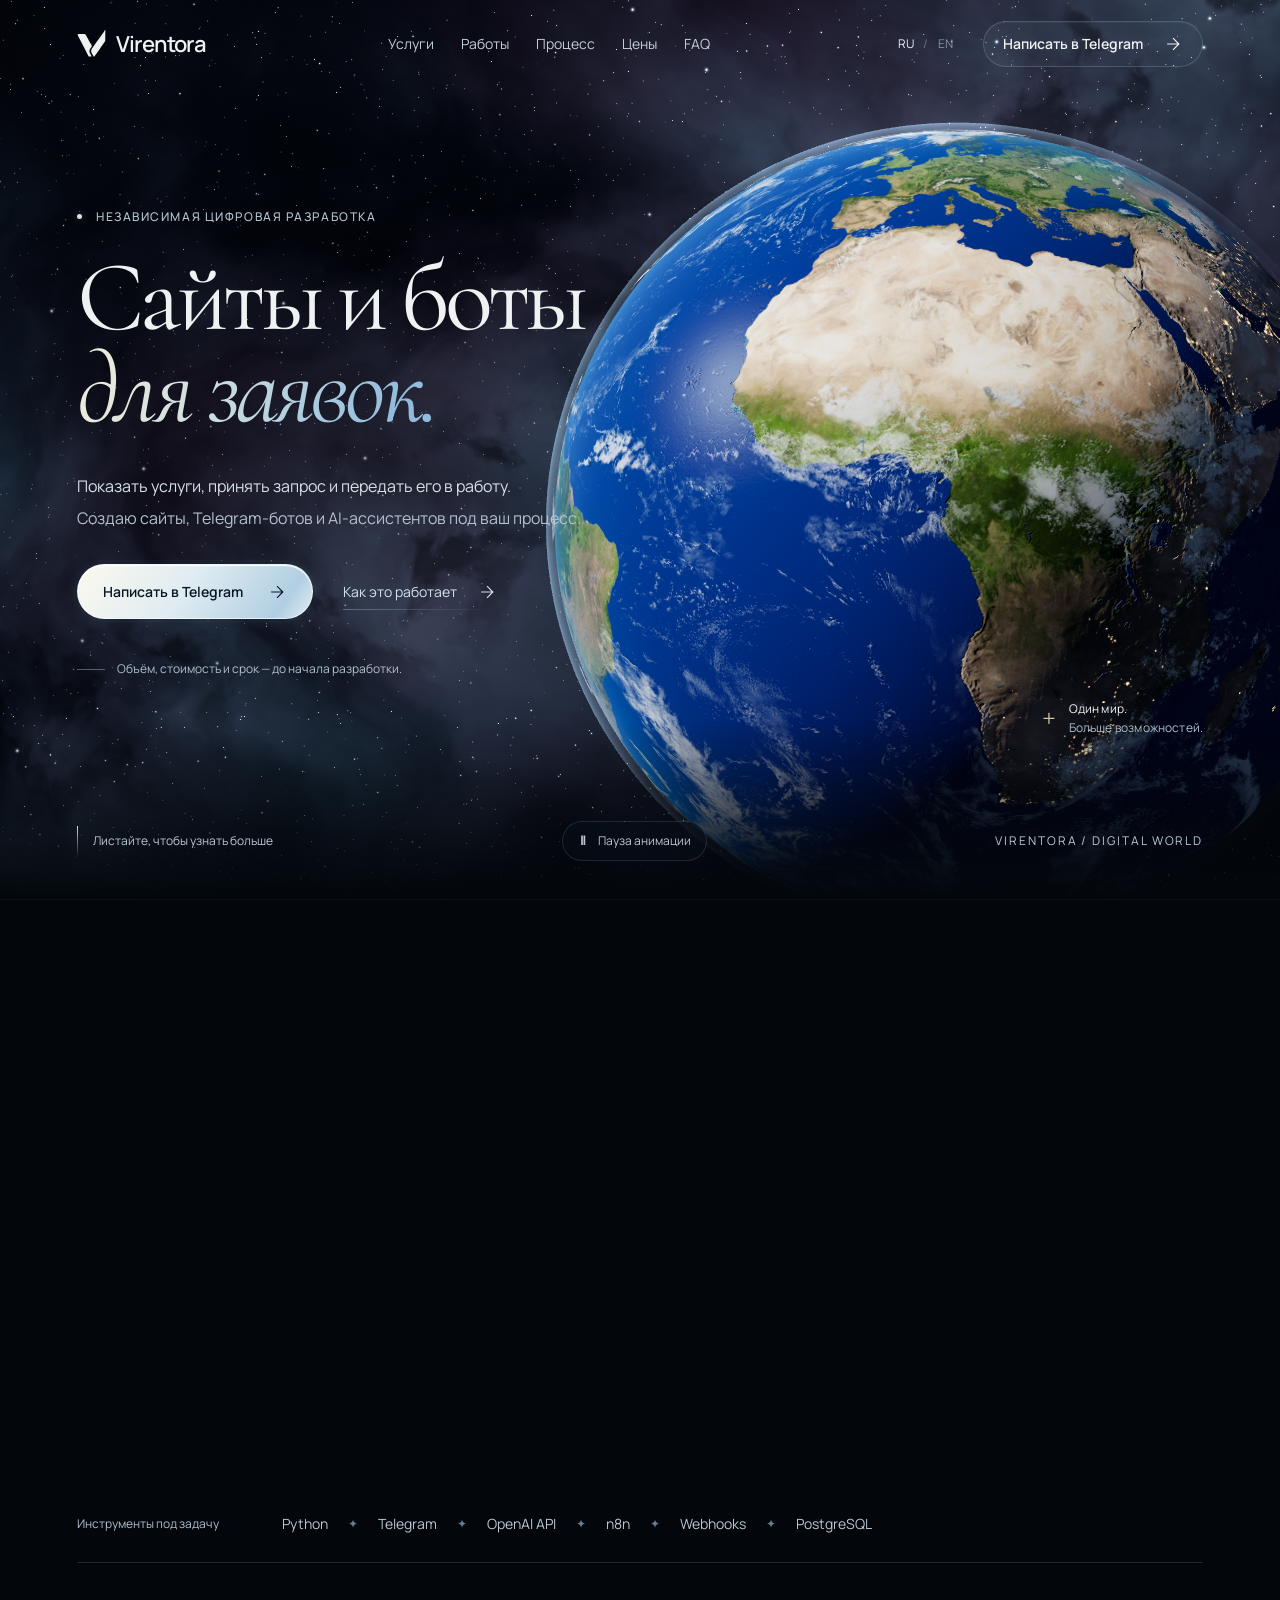
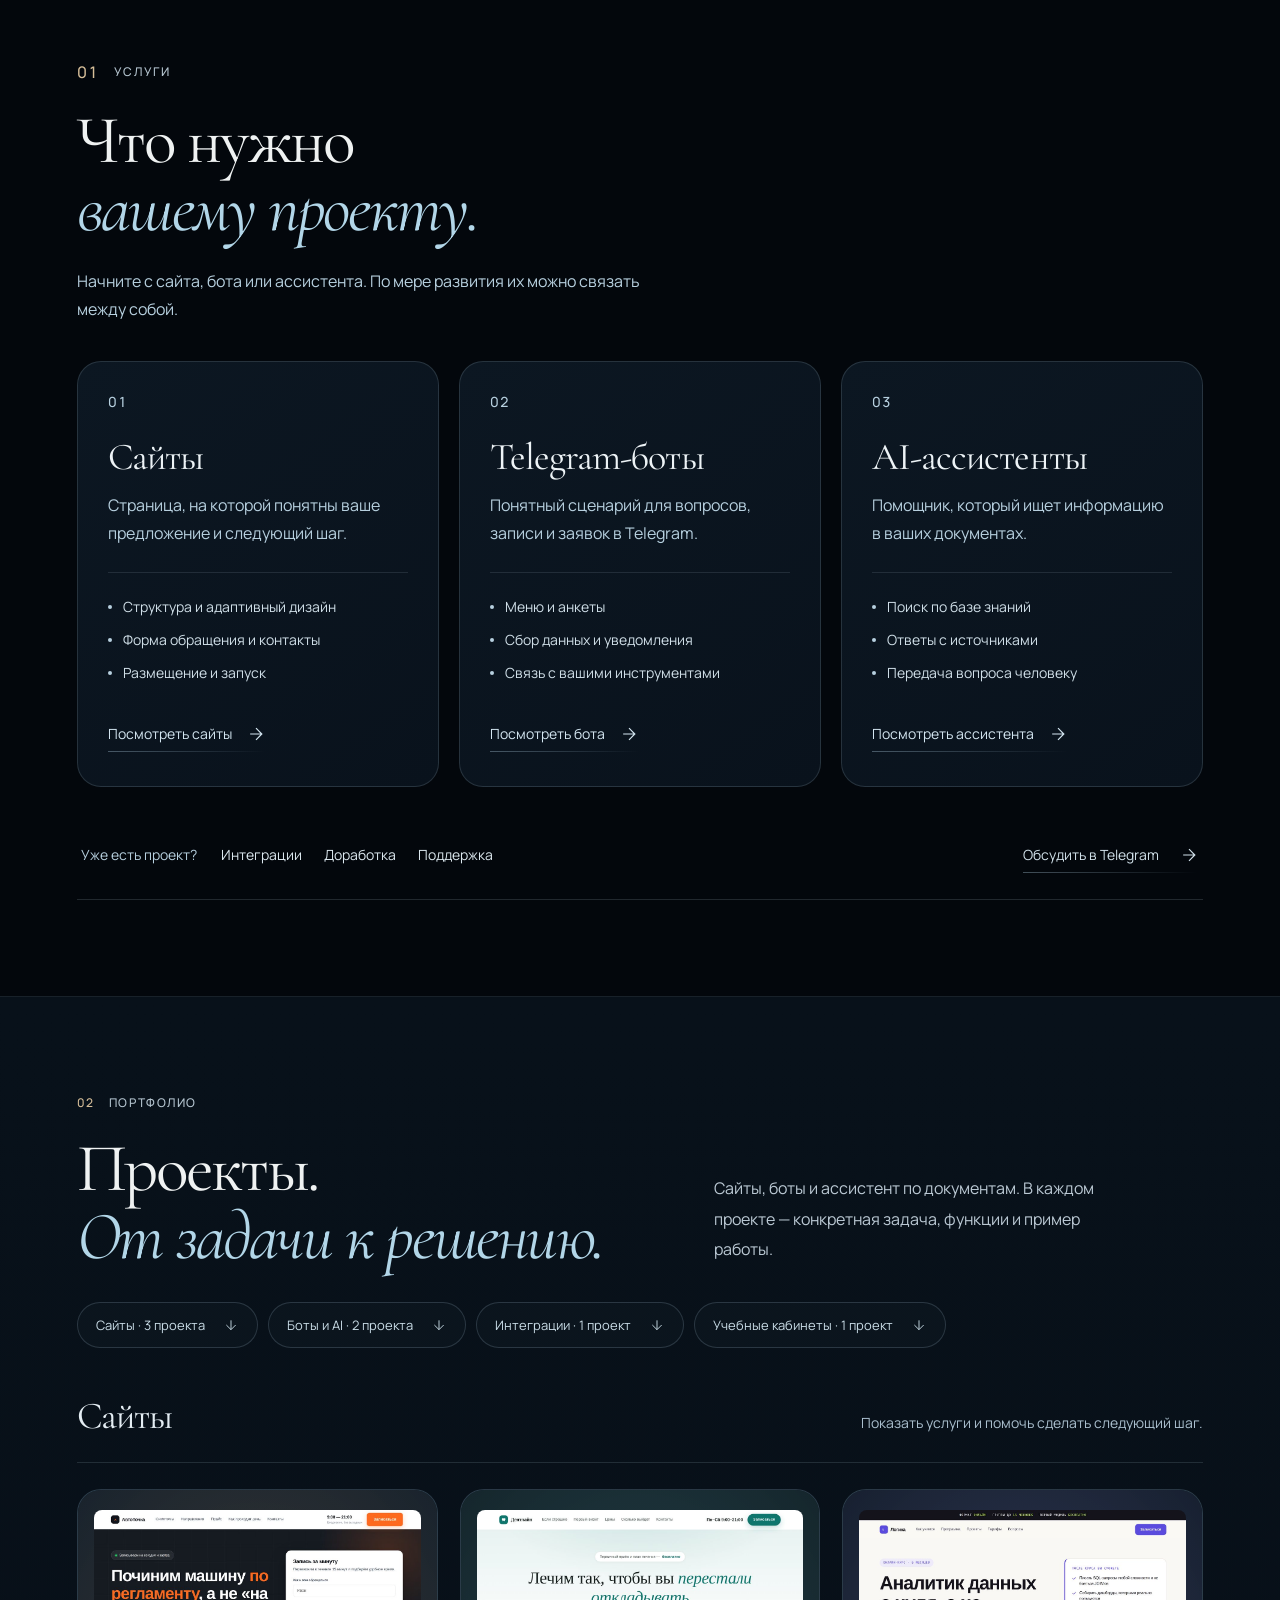
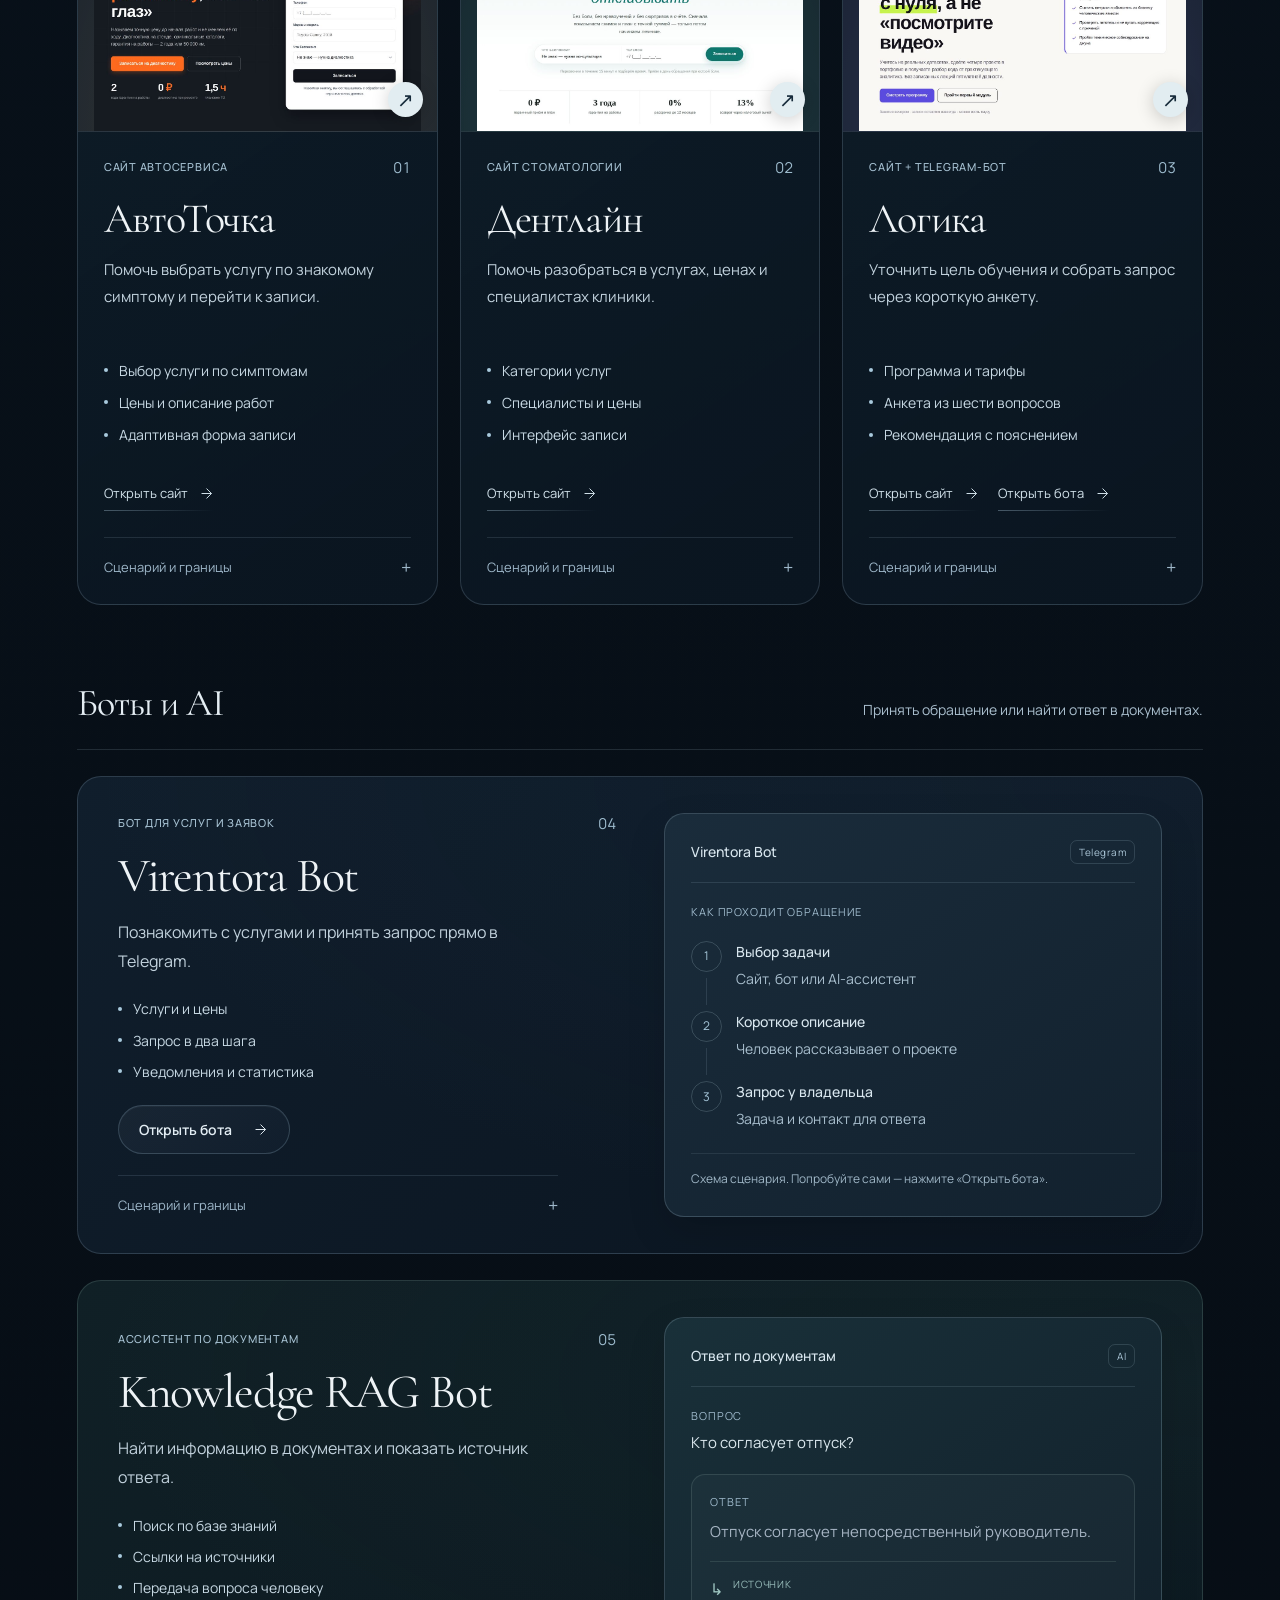
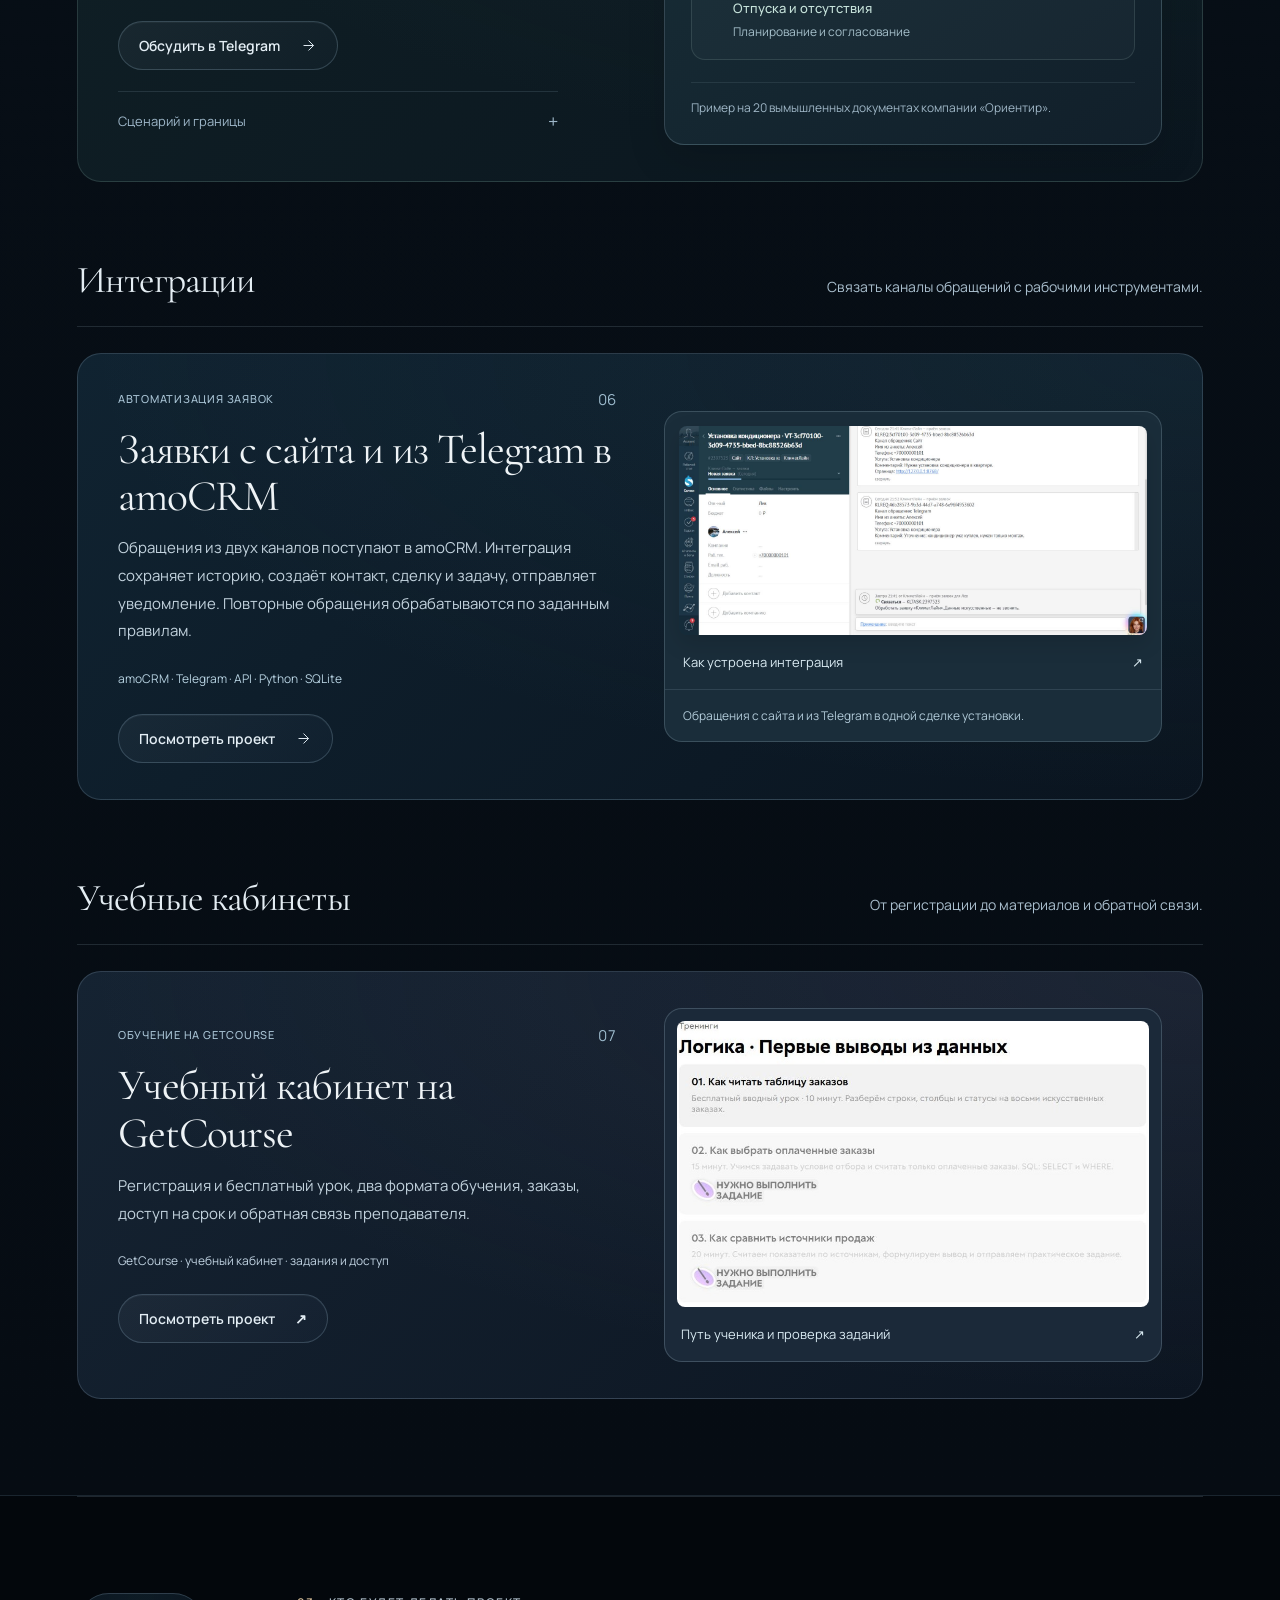
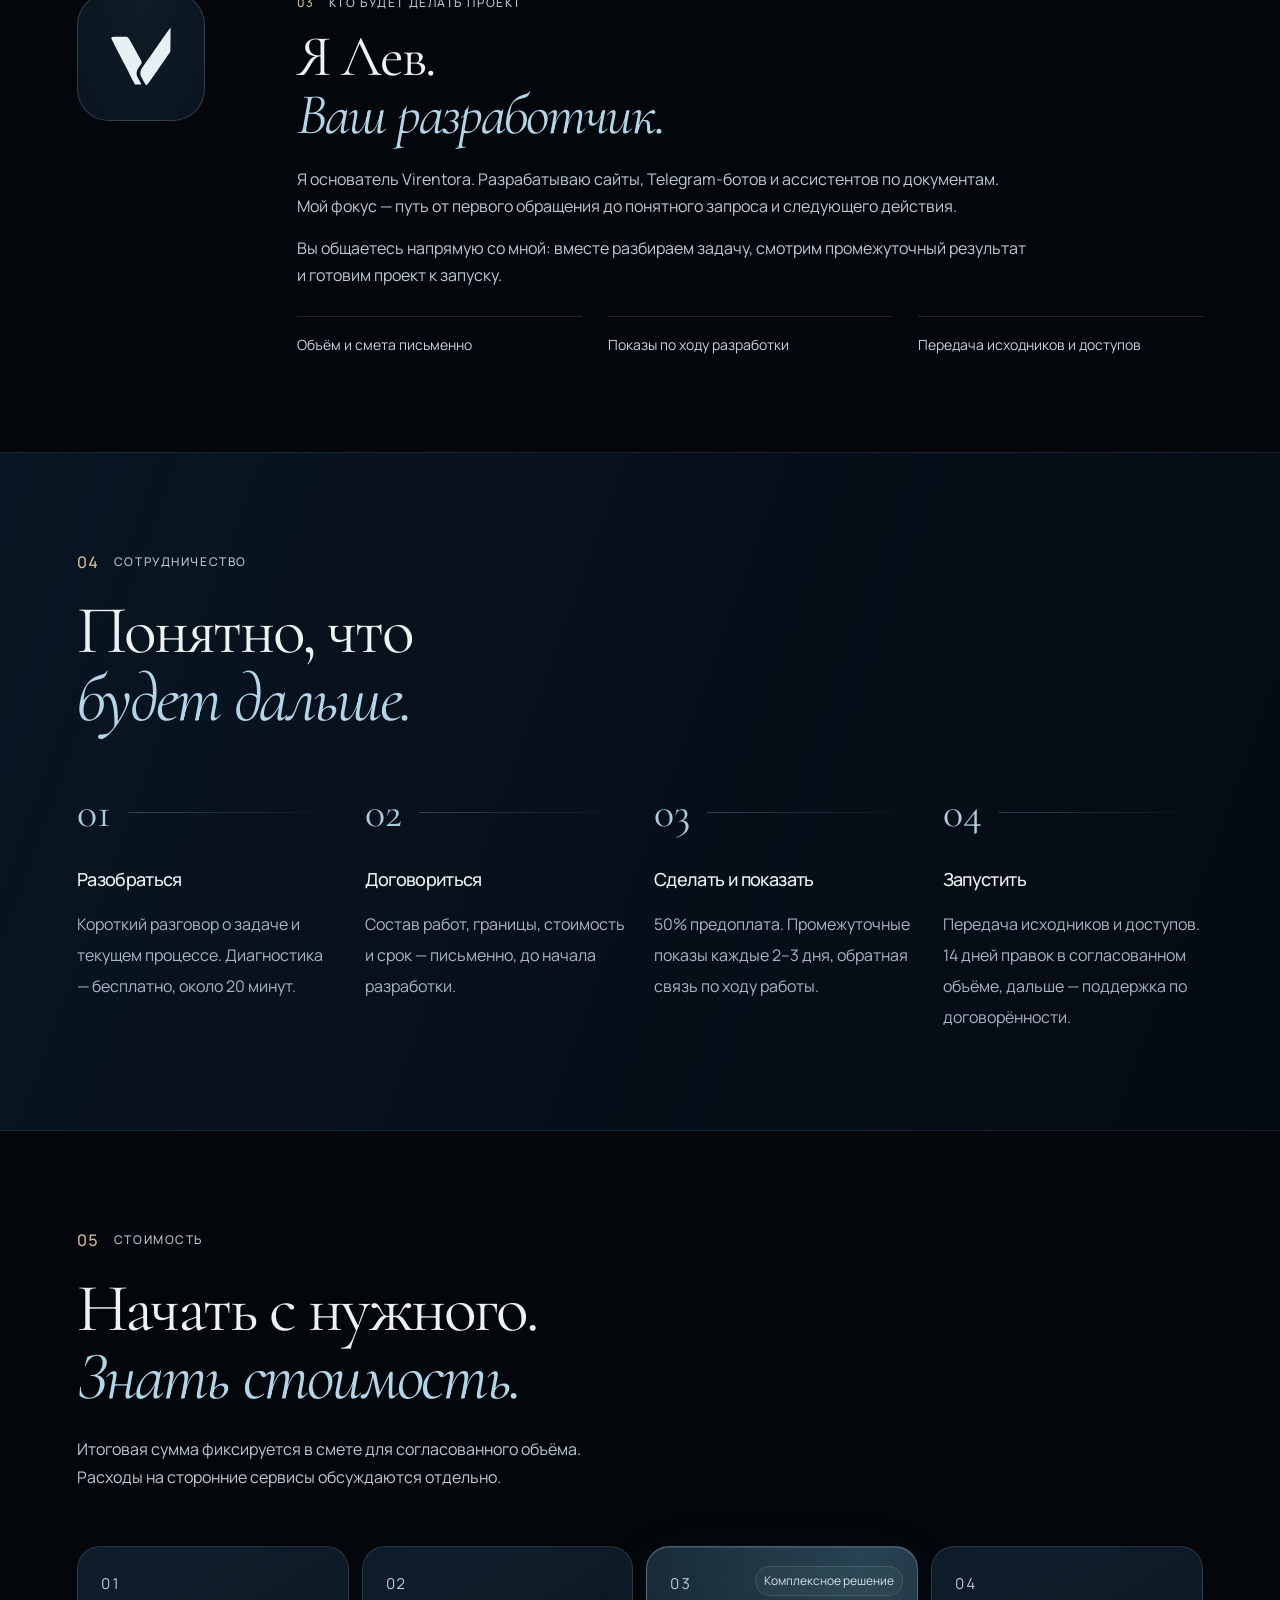
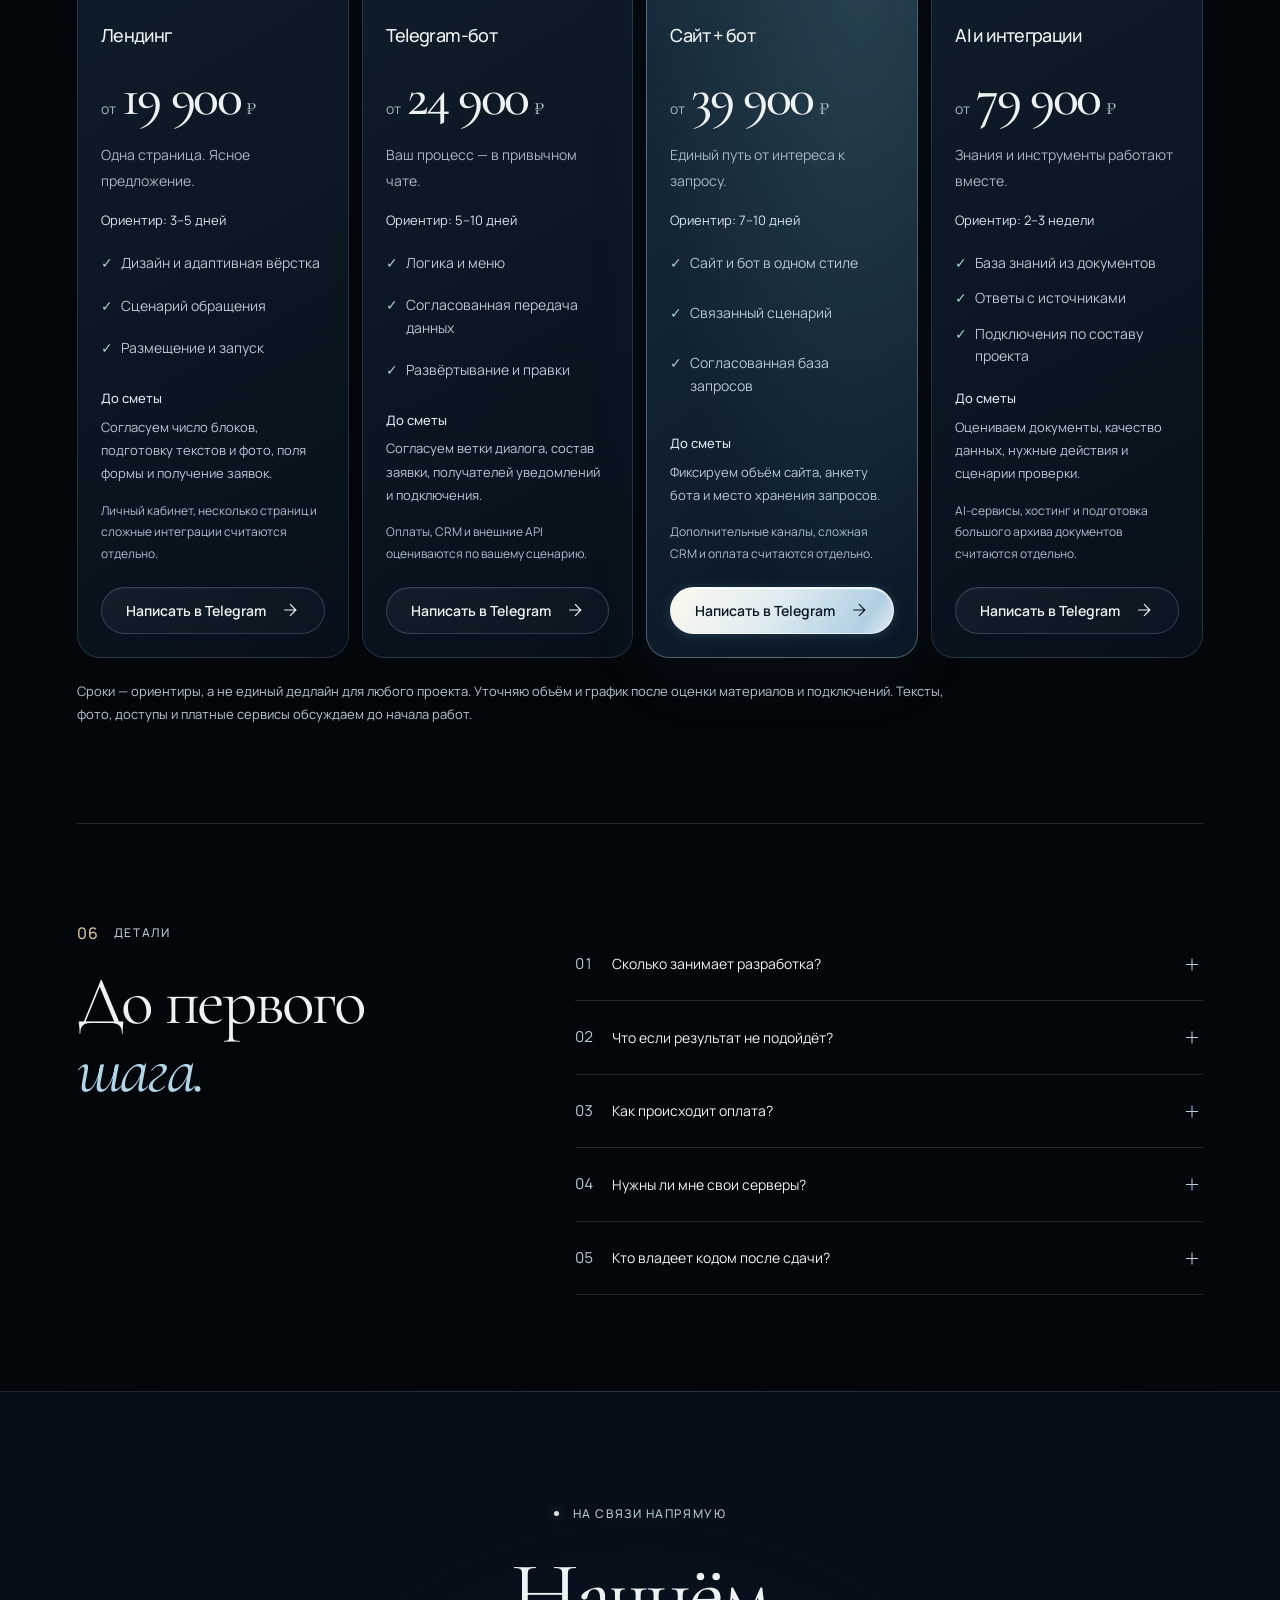
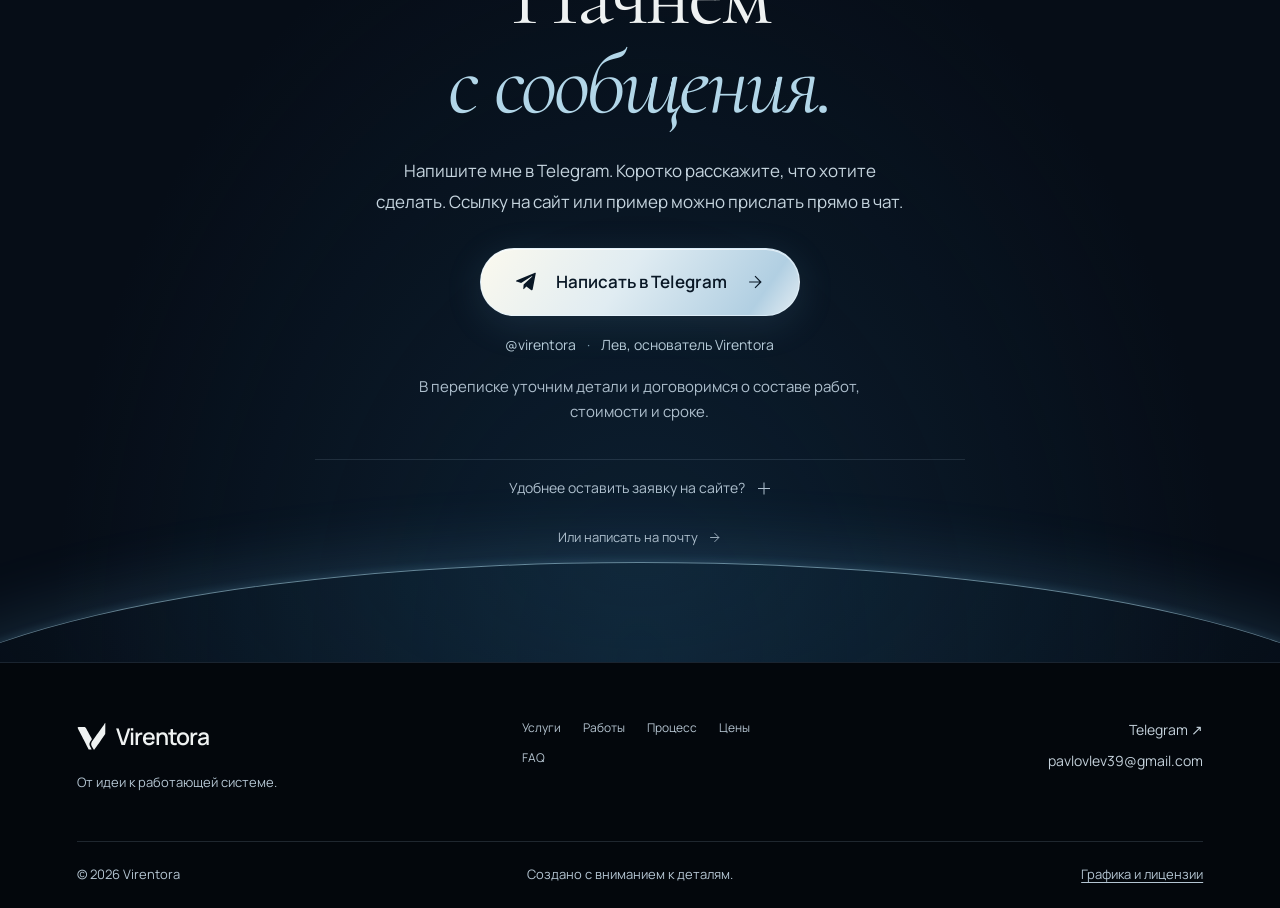
==== commit 1424340c: "готово" ====
--- a/index.html
+++ b/index.html
@@ -6,7 +6,7 @@
 <link rel="canonical" href="https://virentora.com/"><link rel="icon" href="assets/favicon.svg?v=20260916" type="image/svg+xml">
 <link rel="preconnect" href="https://fonts.googleapis.com"><link rel="preconnect" href="https://fonts.gstatic.com" crossorigin>
 <link href="https://fonts.googleapis.com/css2?family=Cormorant+Garamond:ital,wght@0,400;0,500;1,400;1,500&family=Manrope:wght@400;500;600;700&display=swap" rel="stylesheet">
-<link rel="modulepreload" href="assets/three.module.min.js"><link rel="stylesheet" href="styles.css?v=20260918-telegram1"><link rel="stylesheet" href="middle.css?v=20261001-amo2"><script src="app.js?v=20260919-structure1" defer></script><script src="reveal.js?v=20260919-structure1" defer></script><script type="module" src="scene-loader.js?v=20260916-mobile4"></script>
+<link rel="modulepreload" href="assets/three.module.min.js"><link rel="stylesheet" href="styles.css?v=20260918-telegram1"><link rel="stylesheet" href="middle.css?v=20261001-gc1"><script src="app.js?v=20260919-structure1" defer></script><script src="reveal.js?v=20260919-structure1" defer></script><script type="module" src="scene-loader.js?v=20260916-mobile4"></script>
 </head><body><a class="skip-link" href="#services"><span data-en="Skip to content">К содержанию</span></a>
 <header id="hdr"><div class="header-inner"><a class="brand" href="#top" aria-label="Virentora"><svg aria-hidden="true" xmlns="http://www.w3.org/2000/svg" viewBox="128 120 384 384" fill="currentColor">
   <path d="M 484.809 154.771 C 475.147 167.822, 456.923 193.350, 444.312 211.500 C 431.701 229.650, 407.946 263.625, 391.523 287 C 330.656 373.632, 323.749 383.598, 321.487 388.043 C 313.673 403.402, 313.856 421.807, 321.966 436.468 C 323.498 439.236, 329.587 450.275, 335.498 461 C 341.410 471.725, 347.169 481.512, 348.297 482.750 C 351.097 485.821, 356.890 485.821, 359.738 482.750 C 360.886 481.512, 375.218 461.375, 391.587 438 C 407.956 414.625, 422.957 393.218, 424.924 390.429 C 429.643 383.738, 456.643 344.839, 474.850 318.500 C 482.834 306.950, 491.974 293.845, 495.160 289.377 C 498.346 284.909, 501.412 280.046, 501.973 278.570 C 502.984 275.912, 503.830 132.497, 502.841 131.508 C 502.585 131.252, 494.471 141.721, 484.809 154.771 M 141.329 188.458 C 137.714 190.030, 136 192.649, 136 196.599 C 136 198.891, 155.075 236.622, 187.518 298.500 C 190.401 304, 203.798 329.875, 217.287 356 C 230.777 382.125, 246.358 412.275, 251.912 423 C 257.465 433.725, 266.619 451.609, 272.254 462.743 L 282.500 482.986 301.750 482.993 L 321 483 320.992 480.750 C 320.988 479.512, 315.599 468.600, 309.016 456.500 C 294.841 430.447, 293.978 428.246, 293.278 416.375 C 292.318 400.085, 296.403 389.810, 313.465 365.590 C 319.259 357.366, 324.242 349.228, 324.577 347.442 C 325.340 343.376, 323.971 340.243, 311.411 317.317 C 306.043 307.518, 288.893 276.100, 273.300 247.500 C 243.791 193.375, 241.649 190.107, 234.344 188.079 C 228.165 186.363, 145.369 186.700, 141.329 188.458" fill-rule="evenodd"/>
@@ -76,7 +76,7 @@
 </section>
 
 <section class="section portfolio-section" id="cases" aria-labelledby="portfolio-title"><div class="wrap"><div class="section-heading portfolio-heading"><div><div class="eyebrow"><span>02</span><span data-en="Portfolio">Портфолио</span></div><h2 id="portfolio-title"><span data-en="Projects.">Проекты.</span><br><em data-en="From brief to solution.">От задачи к решению.</em></h2></div><p data-en="Websites, bots and a document assistant. Each project shows the task, the features and how it works." class="section-description">Сайты, боты и ассистент по документам. В каждом проекте — конкретная задача, функции и пример работы.</p></div>
-<nav class="portfolio-jumps" aria-label="Разделы портфолио" data-aria-en="Portfolio sections"><a class="portfolio-jump" href="#website-projects"><span data-en="Websites · 3 projects">Сайты · 3 проекта</span><svg class="arrow" viewBox="0 0 24 24" fill="none" aria-hidden="true"><path d="M5 12h14M12 5l7 7-7 7"/></svg></a><a class="portfolio-jump" href="#automation-projects"><span data-en="Bots &amp; AI · 2 projects">Боты и AI · 2 проекта</span><svg class="arrow" viewBox="0 0 24 24" fill="none" aria-hidden="true"><path d="M5 12h14M12 5l7 7-7 7"/></svg></a><a class="portfolio-jump" href="#integration-projects"><span data-en="Integrations · 1 project">Интеграции · 1 проект</span><svg class="arrow" viewBox="0 0 24 24" fill="none" aria-hidden="true"><path d="M5 12h14M12 5l7 7-7 7"/></svg></a></nav>
+<nav class="portfolio-jumps" aria-label="Разделы портфолио" data-aria-en="Portfolio sections"><a class="portfolio-jump" href="#website-projects"><span data-en="Websites · 3 projects">Сайты · 3 проекта</span><svg class="arrow" viewBox="0 0 24 24" fill="none" aria-hidden="true"><path d="M5 12h14M12 5l7 7-7 7"/></svg></a><a class="portfolio-jump" href="#automation-projects"><span data-en="Bots &amp; AI · 2 projects">Боты и AI · 2 проекта</span><svg class="arrow" viewBox="0 0 24 24" fill="none" aria-hidden="true"><path d="M5 12h14M12 5l7 7-7 7"/></svg></a><a class="portfolio-jump" href="#integration-projects"><span data-en="Integrations · 1 project">Интеграции · 1 проект</span><svg class="arrow" viewBox="0 0 24 24" fill="none" aria-hidden="true"><path d="M5 12h14M12 5l7 7-7 7"/></svg></a><a class="portfolio-jump" href="#learning-projects"><span data-en="Learning portals · 1 project">Учебные кабинеты · 1 проект</span><svg class="arrow" viewBox="0 0 24 24" fill="none" aria-hidden="true"><path d="M5 12h14M12 5l7 7-7 7"/></svg></a></nav>
 <div class="project-group" id="website-projects"><div class="project-group-heading"><h3><span data-en="Websites">Сайты</span></h3><p data-en="Present the offer and make the next step clear.">Показать услуги и помочь сделать следующий шаг.</p></div><div class="project-grid"><article class="project-card website-project" aria-labelledby="project-avtotochka">
 <a class="project-image project-image-avtotochka" href="https://avtotochka-ekb.ru" target="_blank" rel="noopener noreferrer" aria-label="АвтоТочка" data-aria-en="AvtoTochka"><img src="shots/avtotochka.jpg" alt="АвтоТочка" data-alt-en="AvtoTochka" loading="lazy" width="1100" height="739"><span class="project-image-arrow" aria-hidden="true">↗</span></a>
 <div class="project-body"><div class="project-meta"><span data-en="Auto service website">Сайт автосервиса</span><span class="project-number" aria-hidden="true">01</span></div>
@@ -102,6 +102,8 @@
     <figure class="project-amocrm-shot"><a href="projects/amocrm.html" aria-label="Посмотреть проект: заявки в amoCRM" data-aria-en="View project: inquiries in amoCRM"><img src="assets/projects/amocrm/crm-history.jpg" alt="Контакт и карточка установки в amoCRM с обращениями сайта и Telegram" data-alt-en="amoCRM installation deal and contact showing website and Telegram inquiries" width="1528" height="682" loading="lazy" decoding="async"><span class="project-amocrm-image-link"><span data-en="Explore the integration">Как устроена интеграция</span><span aria-hidden="true">↗</span></span></a><figcaption data-en="Website and Telegram inquiries in one installation deal.">Обращения с сайта и из Telegram в одной сделке установки.</figcaption></figure>
   </article>
 </div>
+<div class="project-group" id="learning-projects"><div class="project-group-heading"><h3 data-en="Learning portals">Учебные кабинеты</h3><p data-en="From registration to materials and feedback.">От регистрации до материалов и обратной связи.</p></div>
+<article class="project-card project-feature project-getcourse" id="getcourse-project" aria-labelledby="getcourse-title"><div class="project-body"><div class="project-meta"><span data-en="Learning on GetCourse">Обучение на GetCourse</span><span class="project-number" aria-hidden="true">07</span></div><h4 id="getcourse-title" data-en="Learning portal on GetCourse">Учебный кабинет на GetCourse</h4><p class="project-purpose" data-en="Registration and a free lesson, two learning formats, orders, time-limited access and teacher feedback.">Регистрация и бесплатный урок, два формата обучения, заказы, доступ на срок и обратная связь преподавателя.</p><p class="project-getcourse-tags" data-en="GetCourse · learning portal · assignments and access">GetCourse · учебный кабинет · задания и доступ</p><div class="project-actions"><a class="button button-glass" href="projects/getcourse.html"><span data-en="View project">Посмотреть проект</span><span aria-hidden="true">↗</span></a></div></div><figure class="project-getcourse-shot"><a href="projects/getcourse.html" aria-label="Посмотреть проект: учебный кабинет на GetCourse" data-aria-en="View project: learning portal on GetCourse"><img src="assets/projects/getcourse/02-lessons.jpg" width="907" height="549" loading="lazy" decoding="async" alt="Три урока в кабинете Логики: бесплатный вводный и закрытая часть курса" data-alt-en="Three lessons in Logika: a free introduction and the locked part of the course"><span class="project-getcourse-image-link"><span data-en="Learner journey and assignment review">Путь ученика и проверка заданий</span><span aria-hidden="true">↗</span></span></a></figure></article></div>
 </div></section>
 
 <section id="about" class="section wrap founder-section" aria-labelledby="founder-title">
--- a/middle.css
+++ b/middle.css
@@ -198,3 +198,16 @@
 @media(max-width:360px){.project-amocrm h4{font-size:36px}}
 .project-amocrm h4{max-width:540px;font-size:clamp(36px,3.4vw,46px);line-height:1.08}
 .project-amocrm .project-amocrm-tags{margin-block:23px}
+
+/* GetCourse portfolio addition; the separate Logika landing remains unchanged. */
+.project-getcourse{background:radial-gradient(ellipse at 100% 0,#59587330,transparent 70%),linear-gradient(135deg,#152332,#0c1521)}
+.project-getcourse h4{font-size:clamp(36px,3.4vw,46px);max-width:510px;line-height:1.1}
+.project-getcourse .project-purpose{max-width:none;font-size:15px;line-height:1.85}
+.project-getcourse-tags{font-size:12px;line-height:1.9;color:#bfd1e0;margin:22px 0}
+.project-getcourse-shot{min-width:0;margin:0;border:1px solid #bad6e338;border-radius:18px;overflow:hidden;background:#1b2939}
+.project-getcourse-shot>a{display:block;padding:12px 12px 0}
+.project-getcourse-shot img{display:block;width:100%;height:auto;border-radius:8px}
+.project-getcourse-image-link{display:flex;align-items:center;justify-content:space-between;gap:12px;padding:16px 4px;font-size:13px;line-height:1.7;color:#daebf3}
+.project-getcourse-shot a:hover .project-getcourse-image-link{color:#fff}
+@media(max-width:1000px){.project-getcourse{grid-template-columns:1fr;gap:28px}.project-getcourse h4{max-width:none}.project-getcourse-shot{width:100%;max-width:740px}}
+@media(max-width:650px){.project-getcourse .project-purpose{font-size:14px}.project-getcourse-shot>a{padding:9px 9px 0}.project-getcourse-image-link{font-size:12px}}
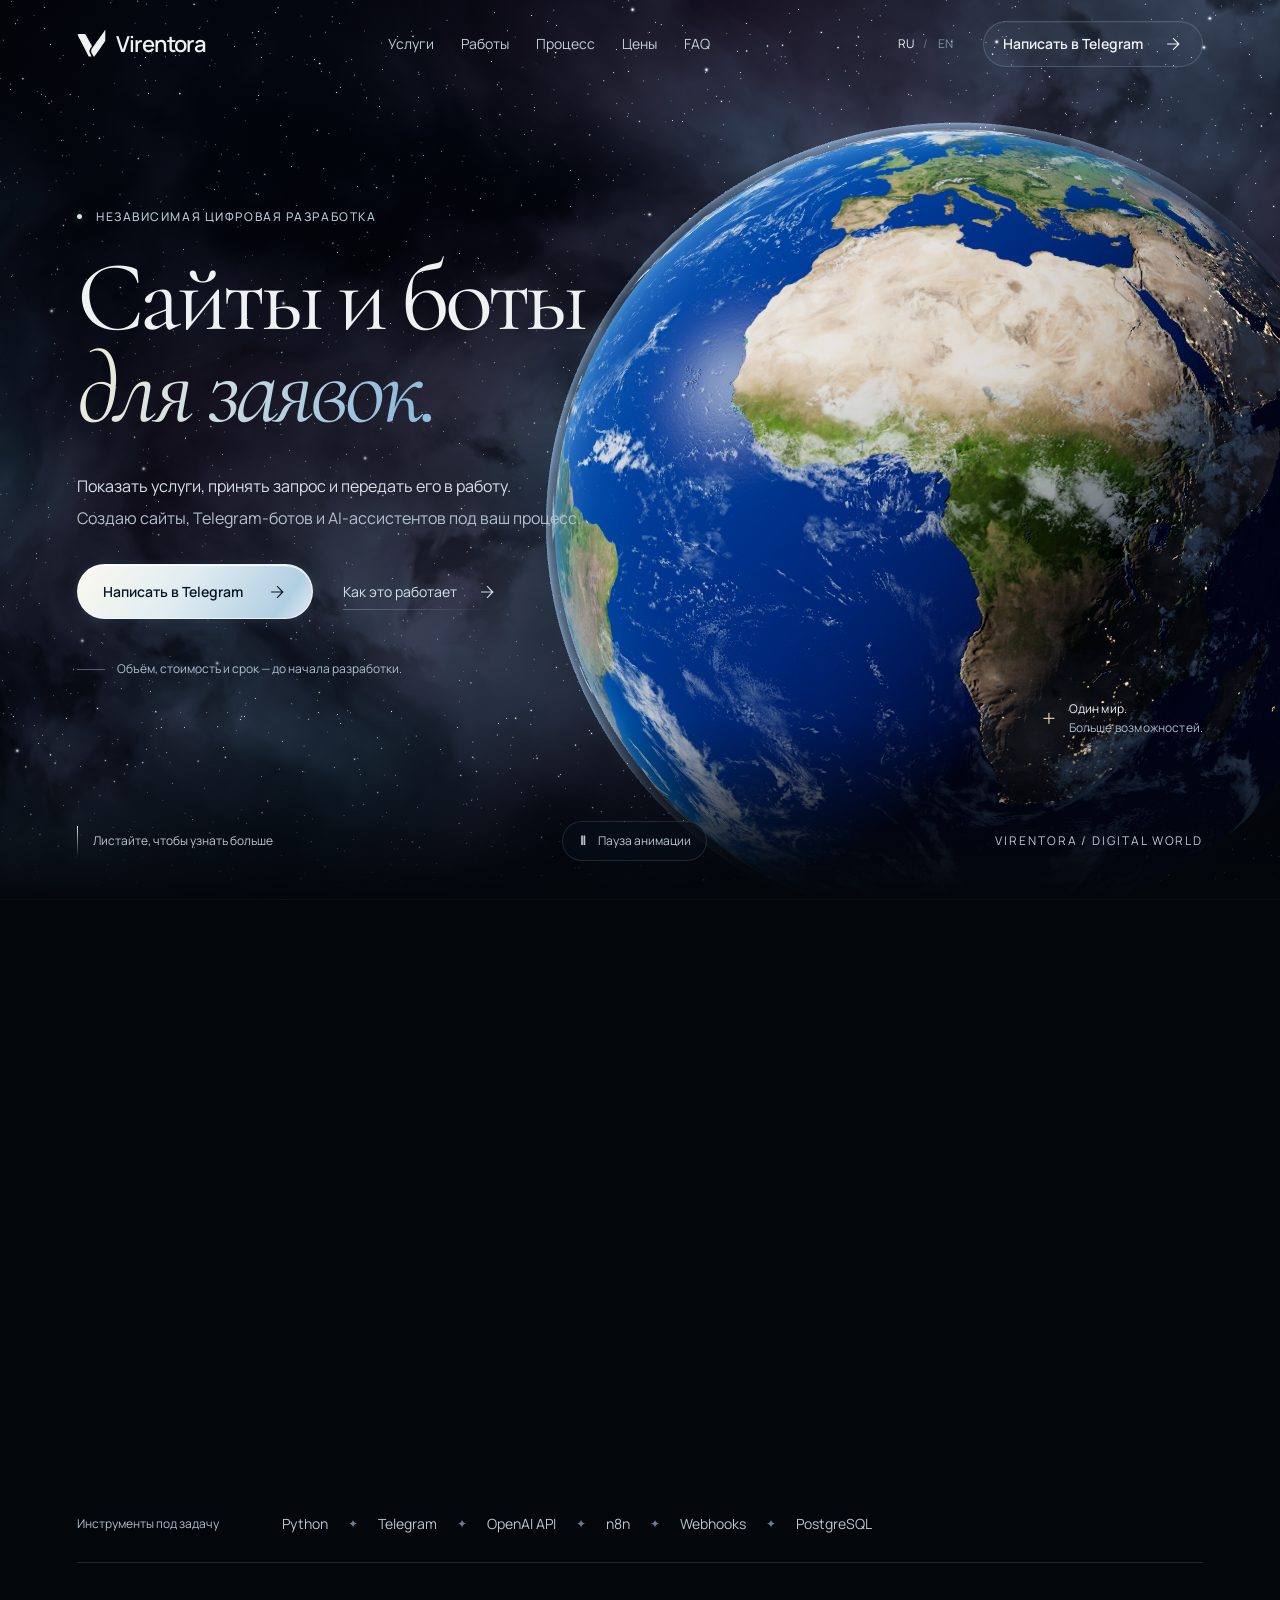
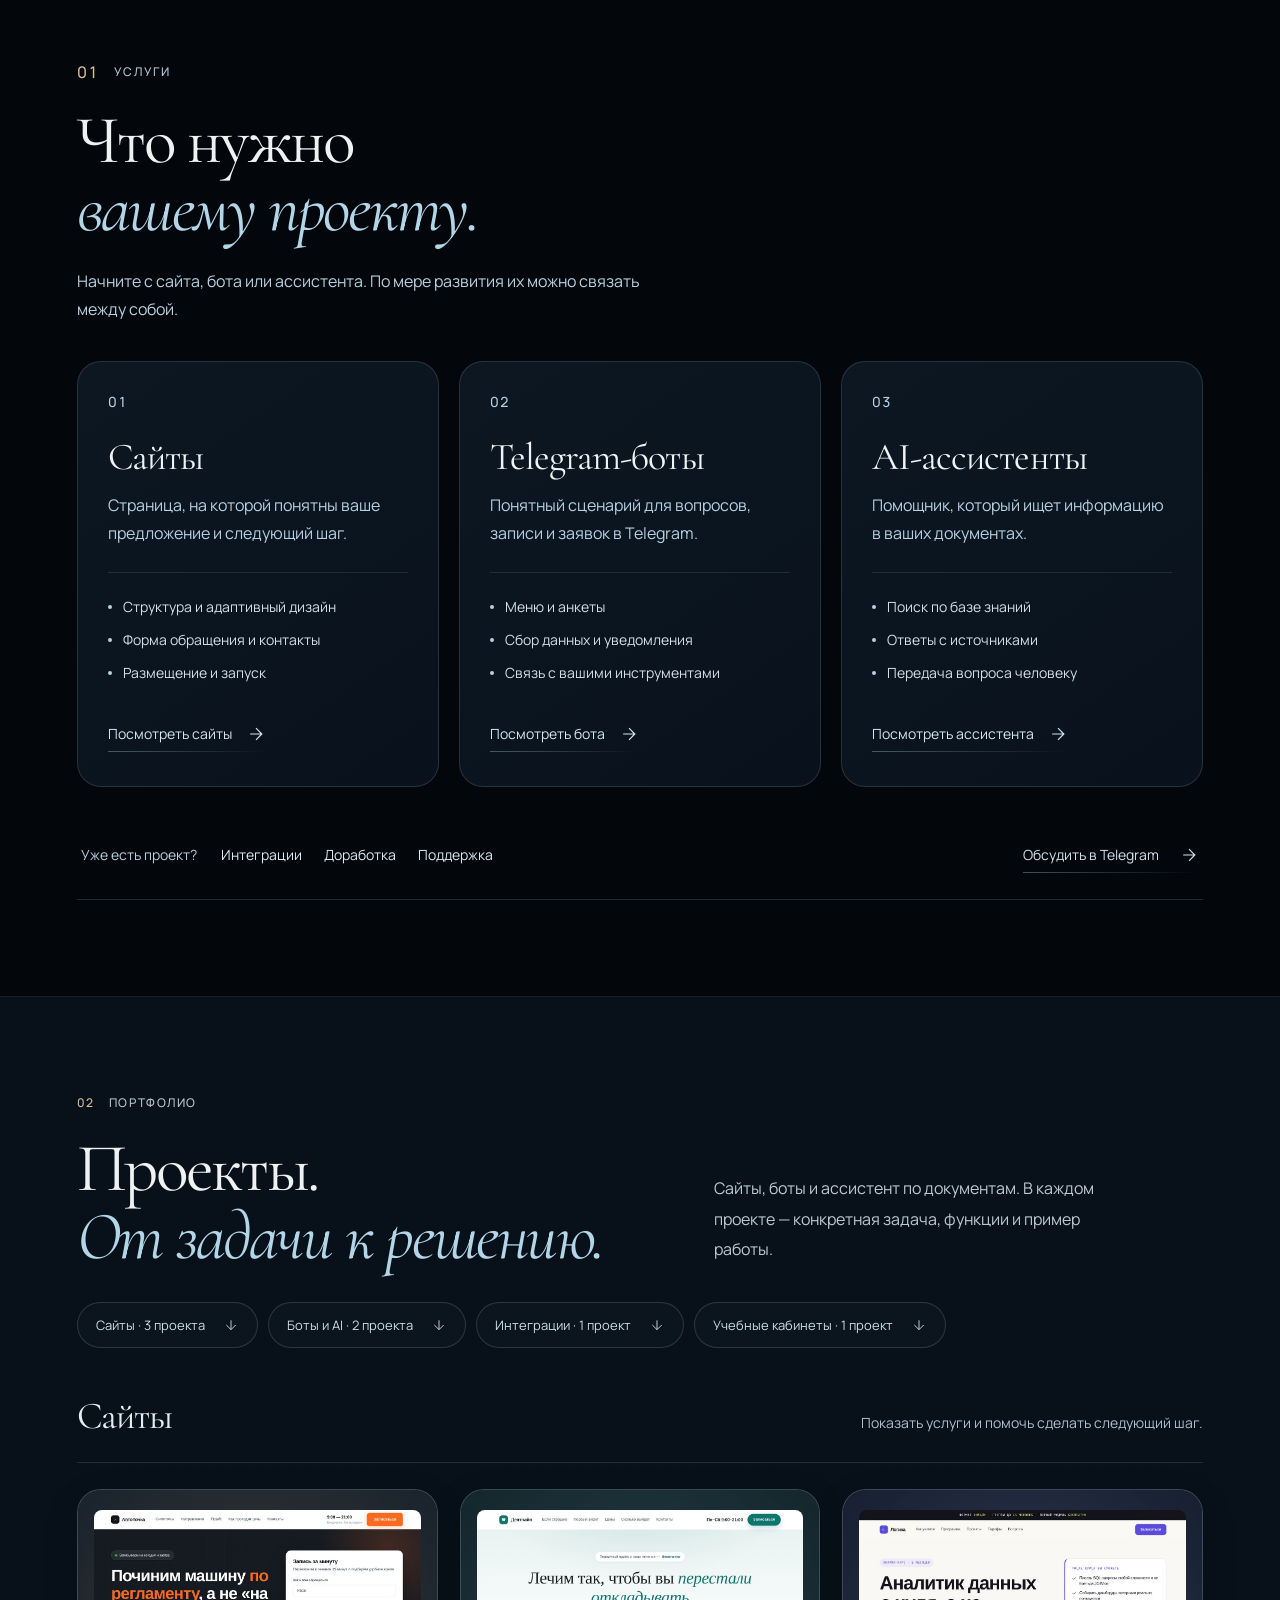
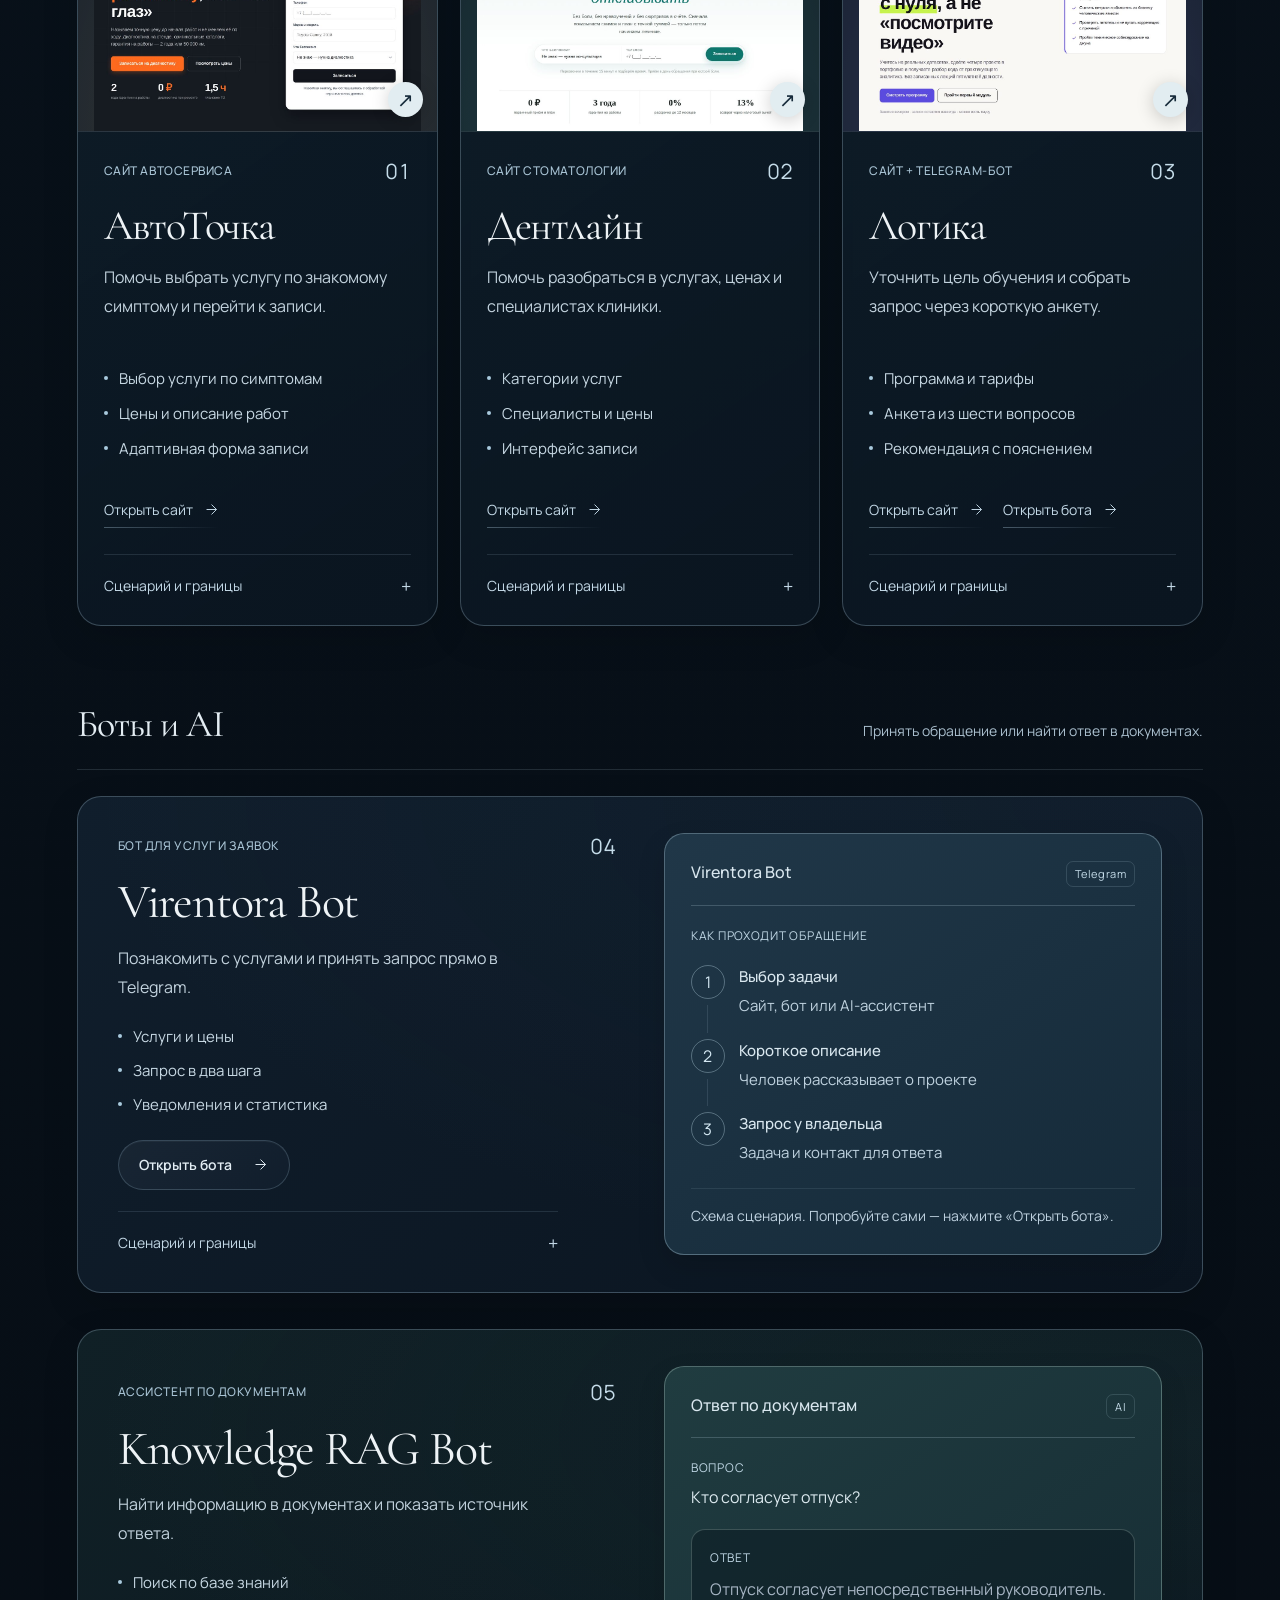
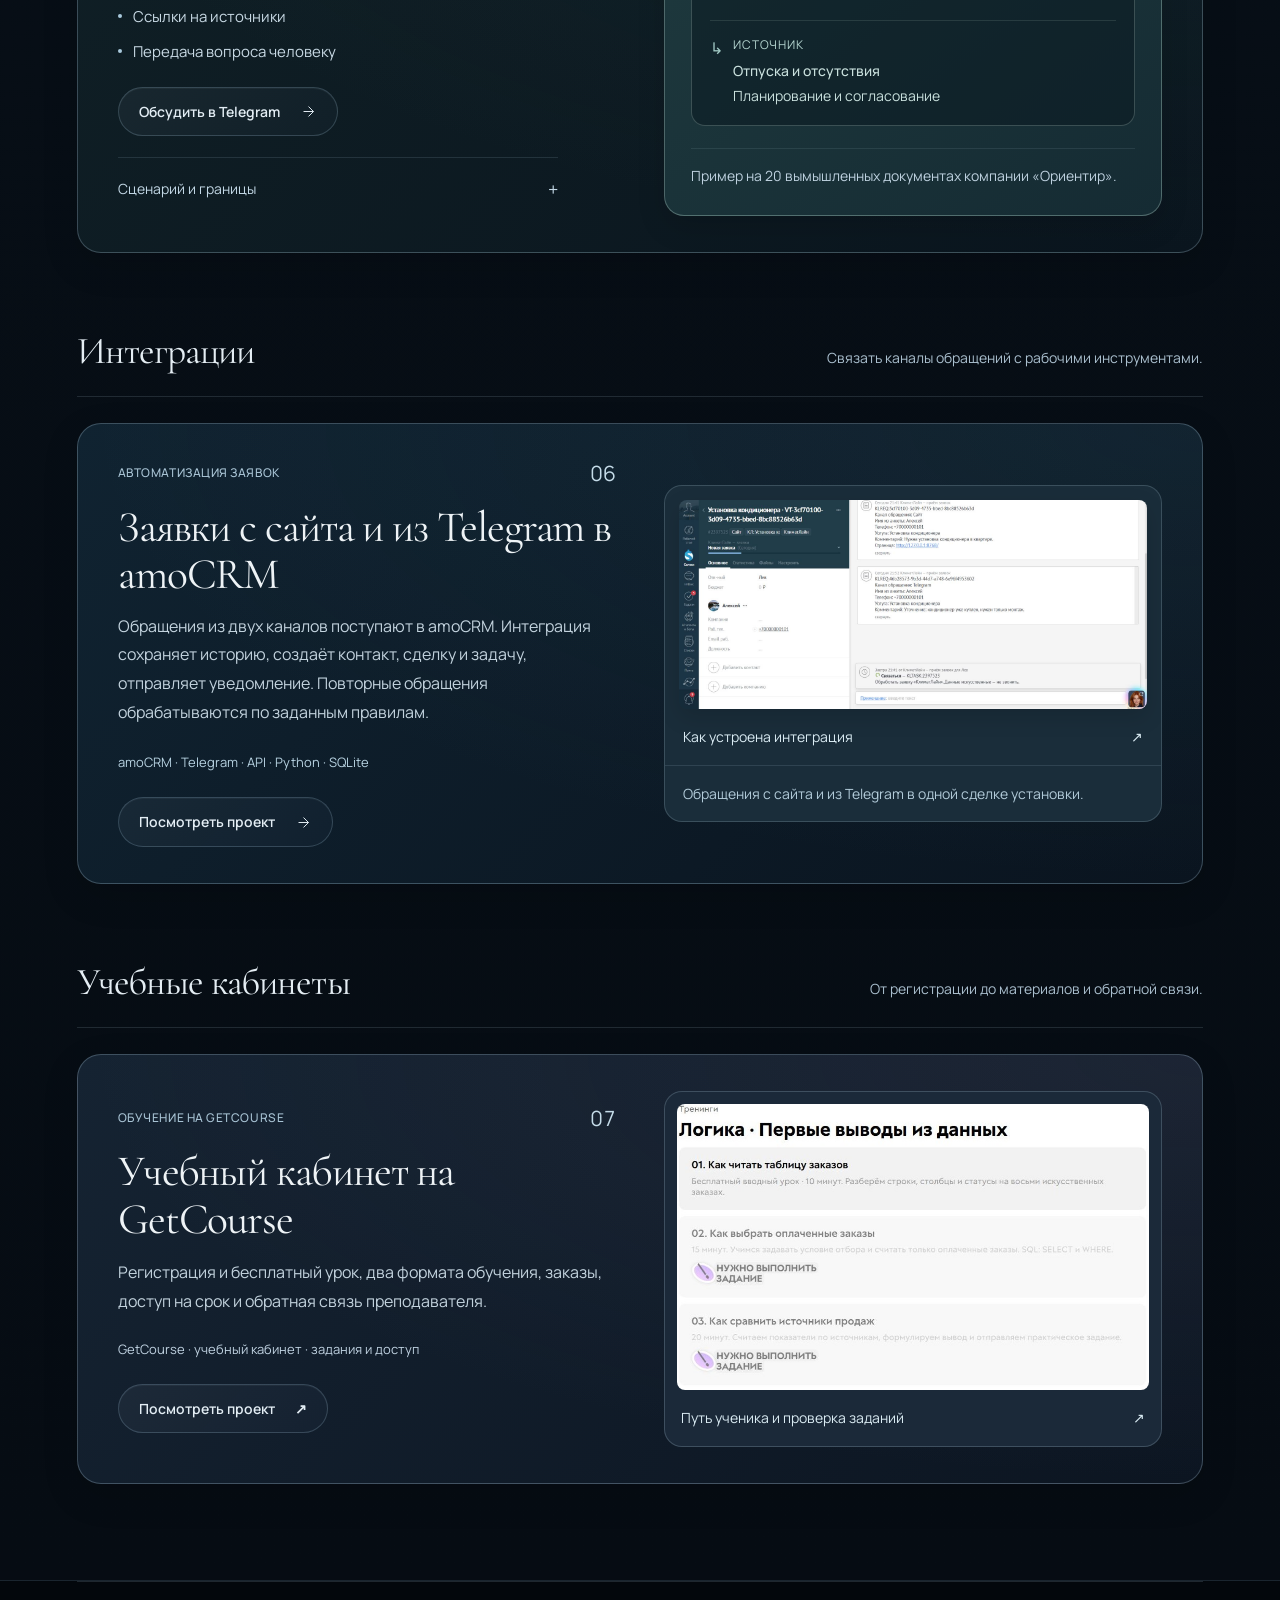
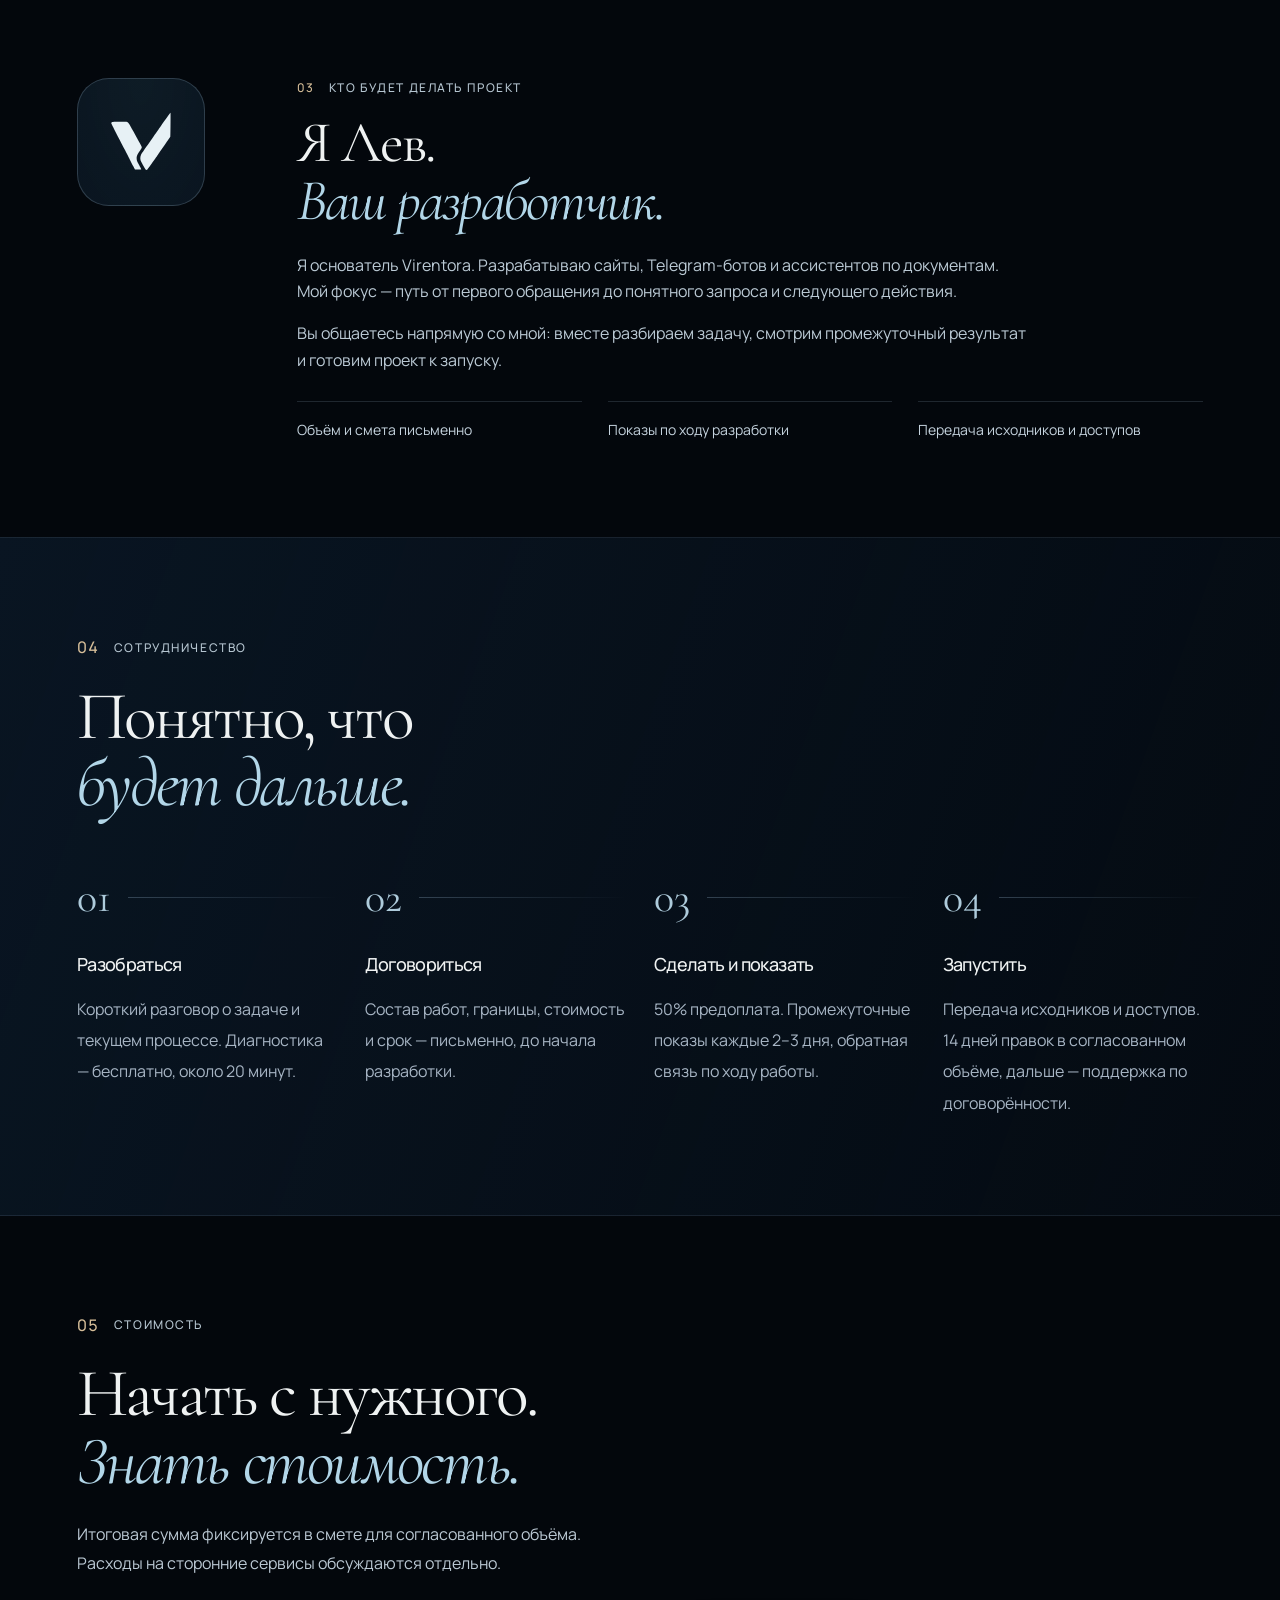
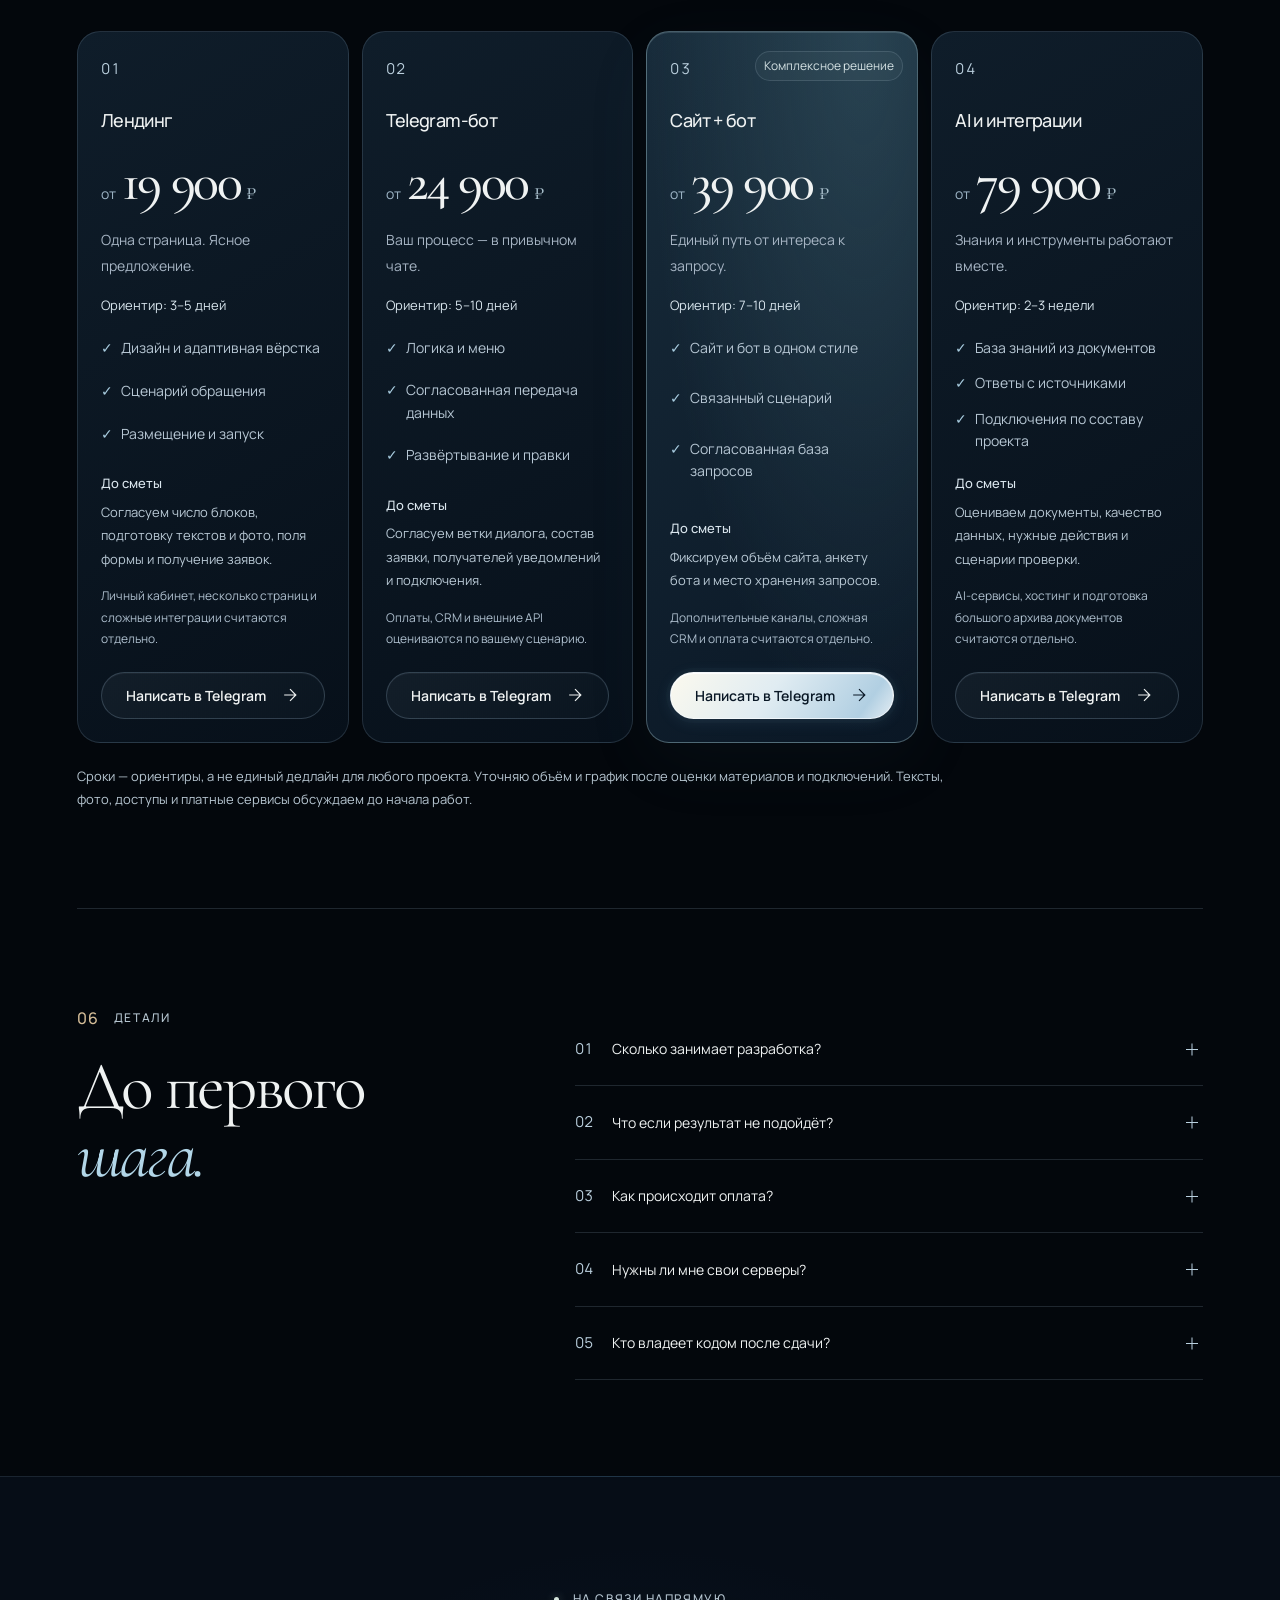
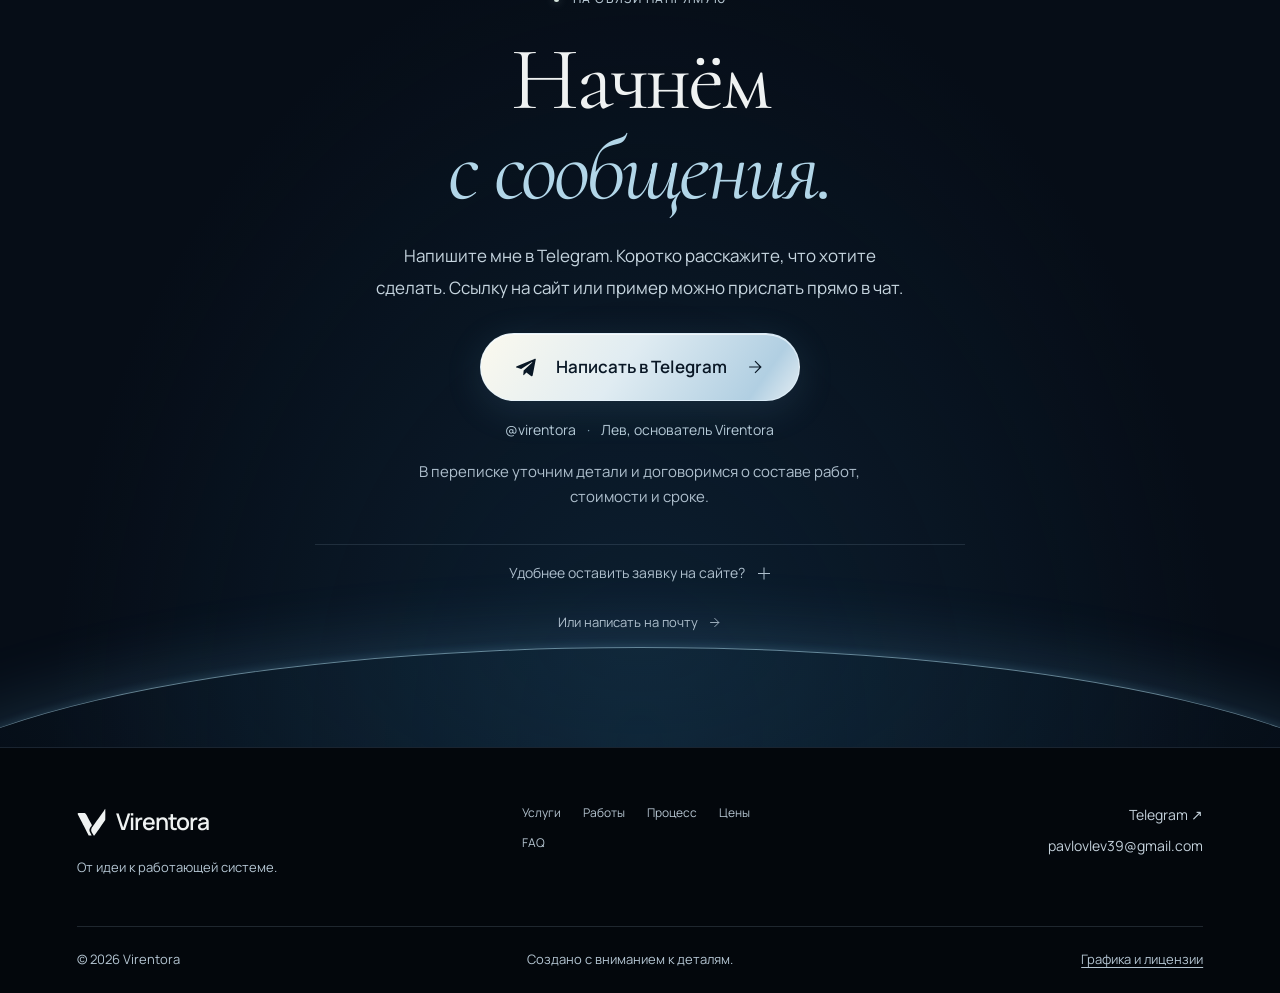
==== commit 32f67cc0: "готово" ====
--- a/index.html
+++ b/index.html
@@ -6,7 +6,7 @@
 <link rel="canonical" href="https://virentora.com/"><link rel="icon" href="assets/favicon.svg?v=20260916" type="image/svg+xml">
 <link rel="preconnect" href="https://fonts.googleapis.com"><link rel="preconnect" href="https://fonts.gstatic.com" crossorigin>
 <link href="https://fonts.googleapis.com/css2?family=Cormorant+Garamond:ital,wght@0,400;0,500;1,400;1,500&family=Manrope:wght@400;500;600;700&display=swap" rel="stylesheet">
-<link rel="modulepreload" href="assets/three.module.min.js"><link rel="stylesheet" href="styles.css?v=20260918-telegram1"><link rel="stylesheet" href="middle.css?v=20261001-gc1"><script src="app.js?v=20260919-structure1" defer></script><script src="reveal.js?v=20260919-structure1" defer></script><script type="module" src="scene-loader.js?v=20260916-mobile4"></script>
+<link rel="modulepreload" href="assets/three.module.min.js"><link rel="stylesheet" href="styles.css?v=20260918-telegram1"><link rel="stylesheet" href="middle.css?v=20261002-polish1"><script src="app.js?v=20260919-structure1" defer></script><script src="reveal.js?v=20260919-structure1" defer></script><script type="module" src="scene-loader.js?v=20260916-mobile4"></script>
 </head><body><a class="skip-link" href="#services"><span data-en="Skip to content">К содержанию</span></a>
 <header id="hdr"><div class="header-inner"><a class="brand" href="#top" aria-label="Virentora"><svg aria-hidden="true" xmlns="http://www.w3.org/2000/svg" viewBox="128 120 384 384" fill="currentColor">
   <path d="M 484.809 154.771 C 475.147 167.822, 456.923 193.350, 444.312 211.500 C 431.701 229.650, 407.946 263.625, 391.523 287 C 330.656 373.632, 323.749 383.598, 321.487 388.043 C 313.673 403.402, 313.856 421.807, 321.966 436.468 C 323.498 439.236, 329.587 450.275, 335.498 461 C 341.410 471.725, 347.169 481.512, 348.297 482.750 C 351.097 485.821, 356.890 485.821, 359.738 482.750 C 360.886 481.512, 375.218 461.375, 391.587 438 C 407.956 414.625, 422.957 393.218, 424.924 390.429 C 429.643 383.738, 456.643 344.839, 474.850 318.500 C 482.834 306.950, 491.974 293.845, 495.160 289.377 C 498.346 284.909, 501.412 280.046, 501.973 278.570 C 502.984 275.912, 503.830 132.497, 502.841 131.508 C 502.585 131.252, 494.471 141.721, 484.809 154.771 M 141.329 188.458 C 137.714 190.030, 136 192.649, 136 196.599 C 136 198.891, 155.075 236.622, 187.518 298.500 C 190.401 304, 203.798 329.875, 217.287 356 C 230.777 382.125, 246.358 412.275, 251.912 423 C 257.465 433.725, 266.619 451.609, 272.254 462.743 L 282.500 482.986 301.750 482.993 L 321 483 320.992 480.750 C 320.988 479.512, 315.599 468.600, 309.016 456.500 C 294.841 430.447, 293.978 428.246, 293.278 416.375 C 292.318 400.085, 296.403 389.810, 313.465 365.590 C 319.259 357.366, 324.242 349.228, 324.577 347.442 C 325.340 343.376, 323.971 340.243, 311.411 317.317 C 306.043 307.518, 288.893 276.100, 273.300 247.500 C 243.791 193.375, 241.649 190.107, 234.344 188.079 C 228.165 186.363, 145.369 186.700, 141.329 188.458" fill-rule="evenodd"/>
--- a/middle.css
+++ b/middle.css
@@ -211,3 +211,35 @@
 .project-getcourse-shot a:hover .project-getcourse-image-link{color:#fff}
 @media(max-width:1000px){.project-getcourse{grid-template-columns:1fr;gap:28px}.project-getcourse h4{max-width:none}.project-getcourse-shot{width:100%;max-width:740px}}
 @media(max-width:650px){.project-getcourse .project-purpose{font-size:14px}.project-getcourse-shot>a{padding:9px 9px 0}.project-getcourse-image-link{font-size:12px}}
+
+/* Portfolio readability, scoped so the hero and contact retain their original styling. */
+.portfolio-section .project-card{border-color:#b6d3e545;box-shadow:0 12px 36px #0002}
+.portfolio-section .automation-projects{gap:36px}
+.portfolio-section .project-number{font-size:21px;line-height:1.25;color:#c5dce9}
+.portfolio-section .project-meta{font-size:12px;line-height:1.7;letter-spacing:.045em;align-items:center}
+.portfolio-section .project-purpose{font-size:16px;line-height:1.8}
+.portfolio-section .project-points{font-size:15px;line-height:1.75}
+.portfolio-section .project-actions .text-link,.portfolio-section .project-details summary{font-size:14px;color:#c3d8e6;min-height:44px}
+.portfolio-section .project-details dl{font-size:15px;line-height:1.8}
+.portfolio-section .project-details dt{font-size:12px;color:#bed5e3}
+.portfolio-section .scenario-preview{border-color:#bad6e357;background:linear-gradient(145deg,#203748,#152a39);box-shadow:0 12px 28px #0002}
+.portfolio-section .knowledge-preview{background:linear-gradient(145deg,#203c40,#152b33);border-color:#b5d6ce57}
+.portfolio-section .scenario-caption{font-size:16px;line-height:1.6;align-items:baseline;border-bottom-color:#bad6e339}
+.portfolio-section .scenario-platform{font-size:11px;flex:none;color:#c4dbe8}
+.portfolio-section .scenario-label{font-size:12px;color:#c0d7e5;letter-spacing:.06em}
+.portfolio-section .scenario-number{width:34px;height:34px;font-size:16px;border-color:#bad6e35e;color:#d4e8f3}
+.portfolio-section .scenario-steps li:not(:last-child)::after{left:16px;top:40px}
+.portfolio-section .scenario-steps strong,.portfolio-section .scenario-steps p{font-size:15px}
+.portfolio-section .scenario-steps p{color:#bfd2df}
+.portfolio-section .scenario-preview .scenario-note{font-size:14px;color:#bed1df;line-height:1.75}
+.portfolio-section .knowledge-question p,.portfolio-section .knowledge-answer>p{font-size:16px}
+.portfolio-section .knowledge-answer{background:#09171f80;border-color:#bad6cf40}
+.portfolio-section .answer-source small{font-size:12px;color:#b4d4cf}
+.portfolio-section .answer-source strong,.portfolio-section .answer-source div>span{font-size:14px;color:#c9e0dd}
+.portfolio-section .project-amocrm-tags,.portfolio-section .project-getcourse-tags{font-size:13px}
+.portfolio-section .project-amocrm-details,.portfolio-section .project-amocrm-origin{font-size:14px}
+.portfolio-section .project-amocrm-image-link,.portfolio-section .project-getcourse-image-link,.portfolio-section .project-amocrm-shot figcaption{font-size:14px}
+.portfolio-section .project-body,.portfolio-section .scenario-preview{overflow-wrap:break-word}
+@media(max-width:900px){.portfolio-section .project-feature{grid-template-columns:1fr;gap:28px}.portfolio-section .project-feature .project-purpose,.portfolio-section .project-feature .project-details{max-width:none}.portfolio-section .project-feature h4{max-width:none}}
+@media(max-width:650px){.portfolio-section .project-feature{padding:24px 20px}.portfolio-section .scenario-preview{padding:20px 16px}.portfolio-section .project-body{padding:24px 20px}.portfolio-section .project-feature>.project-body{padding:0}.portfolio-section .project-number{font-size:20px}.portfolio-section .project-meta{font-size:11px}.portfolio-section .scenario-caption{gap:8px}.portfolio-section .portfolio-jump{font-size:14px}.portfolio-section .project-group-heading p{font-size:14px}}
+@media(max-width:360px){.portfolio-section .project-feature{padding:22px 16px}.portfolio-section .project-body{padding:22px 16px}.portfolio-section .project-feature>.project-body{padding:0}.portfolio-section .scenario-preview{padding:18px 14px}.portfolio-section .scenario-caption{flex-wrap:wrap}.portfolio-section .project-feature .project-actions .button{font-size:14px;white-space:normal;text-align:left}}
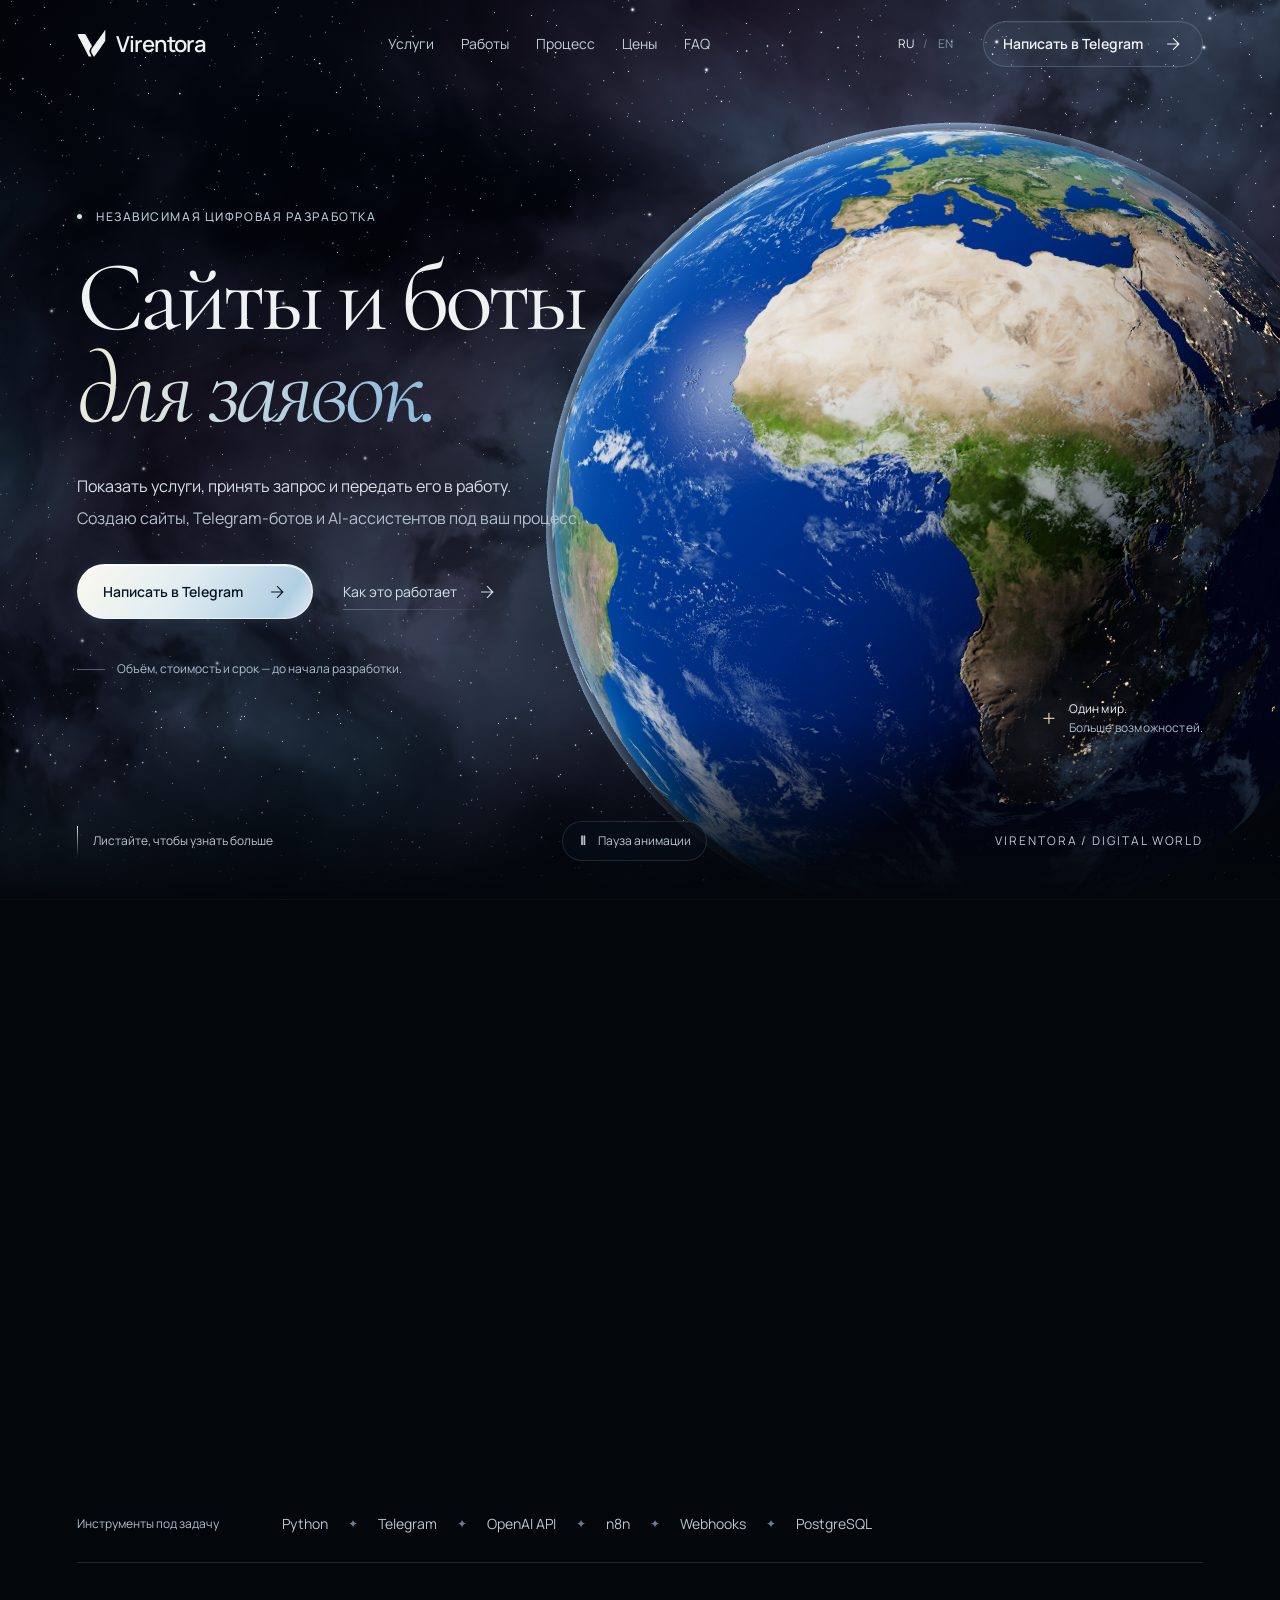
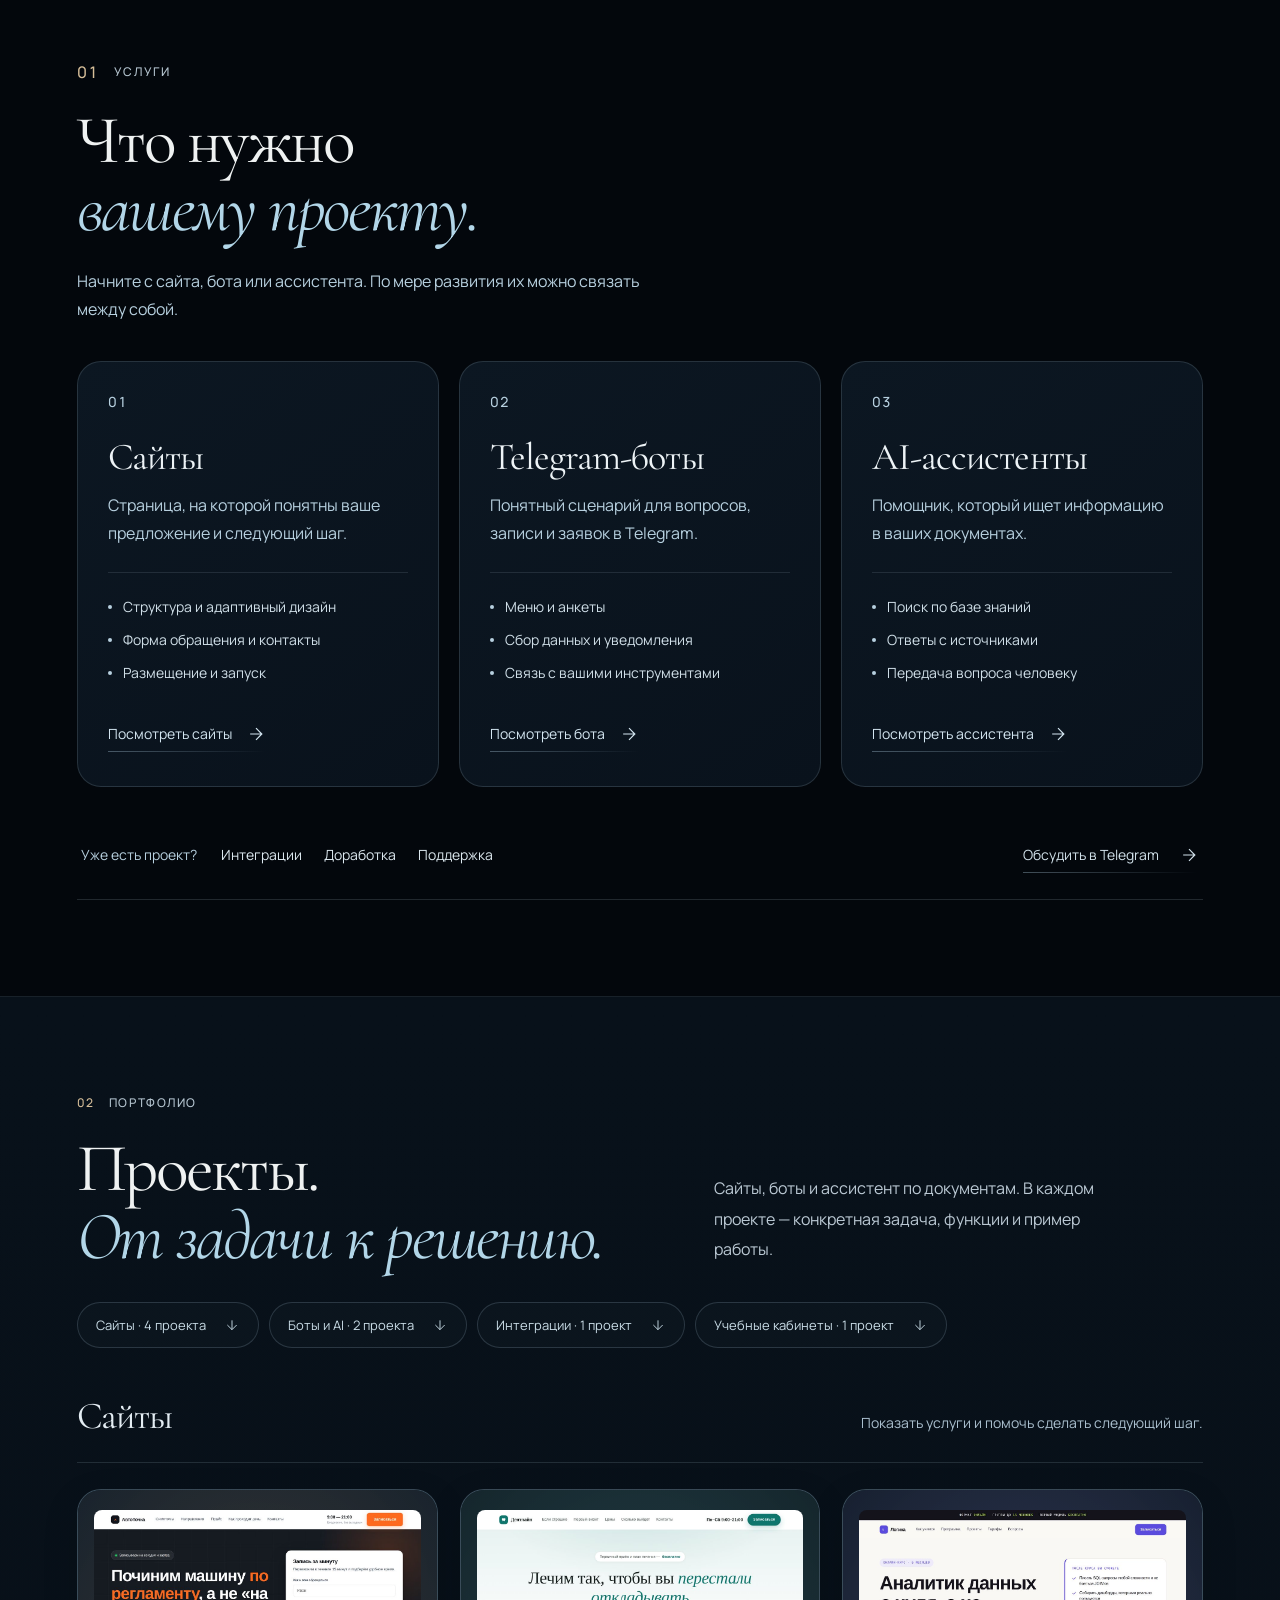
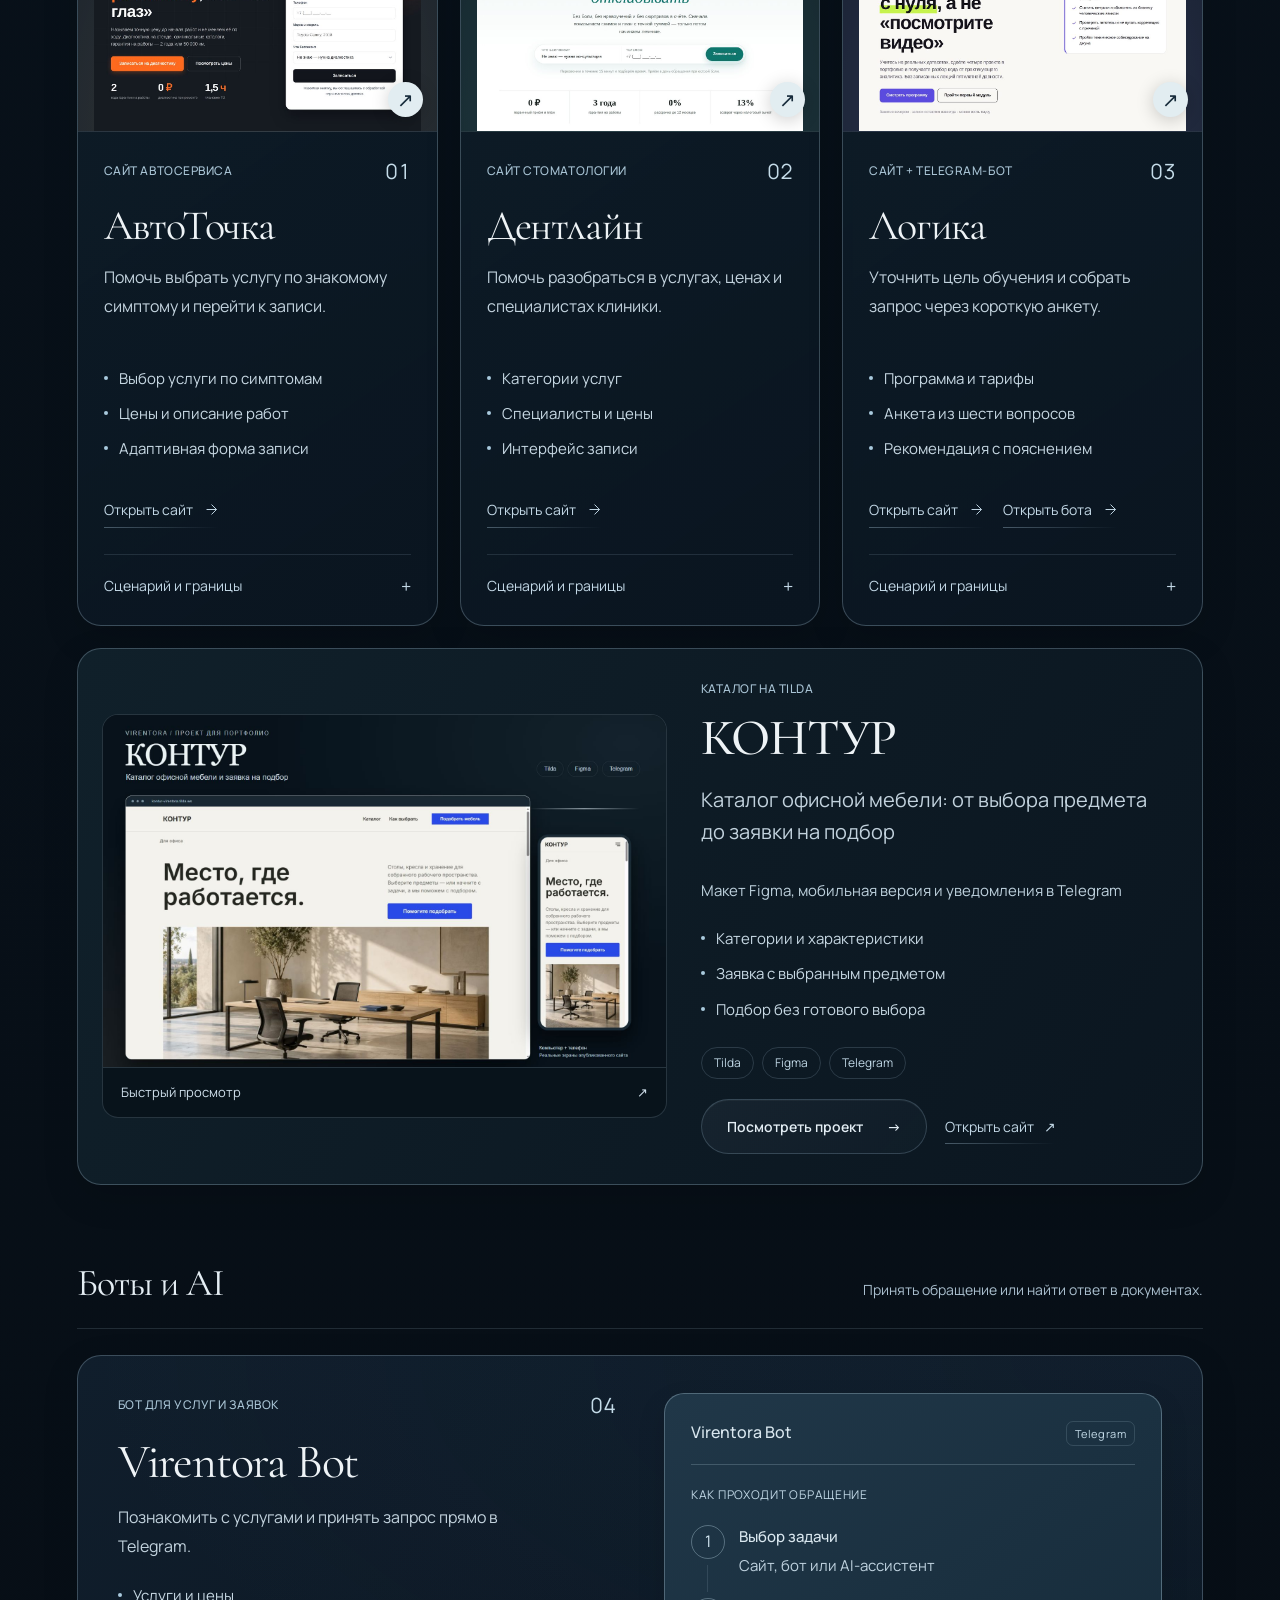
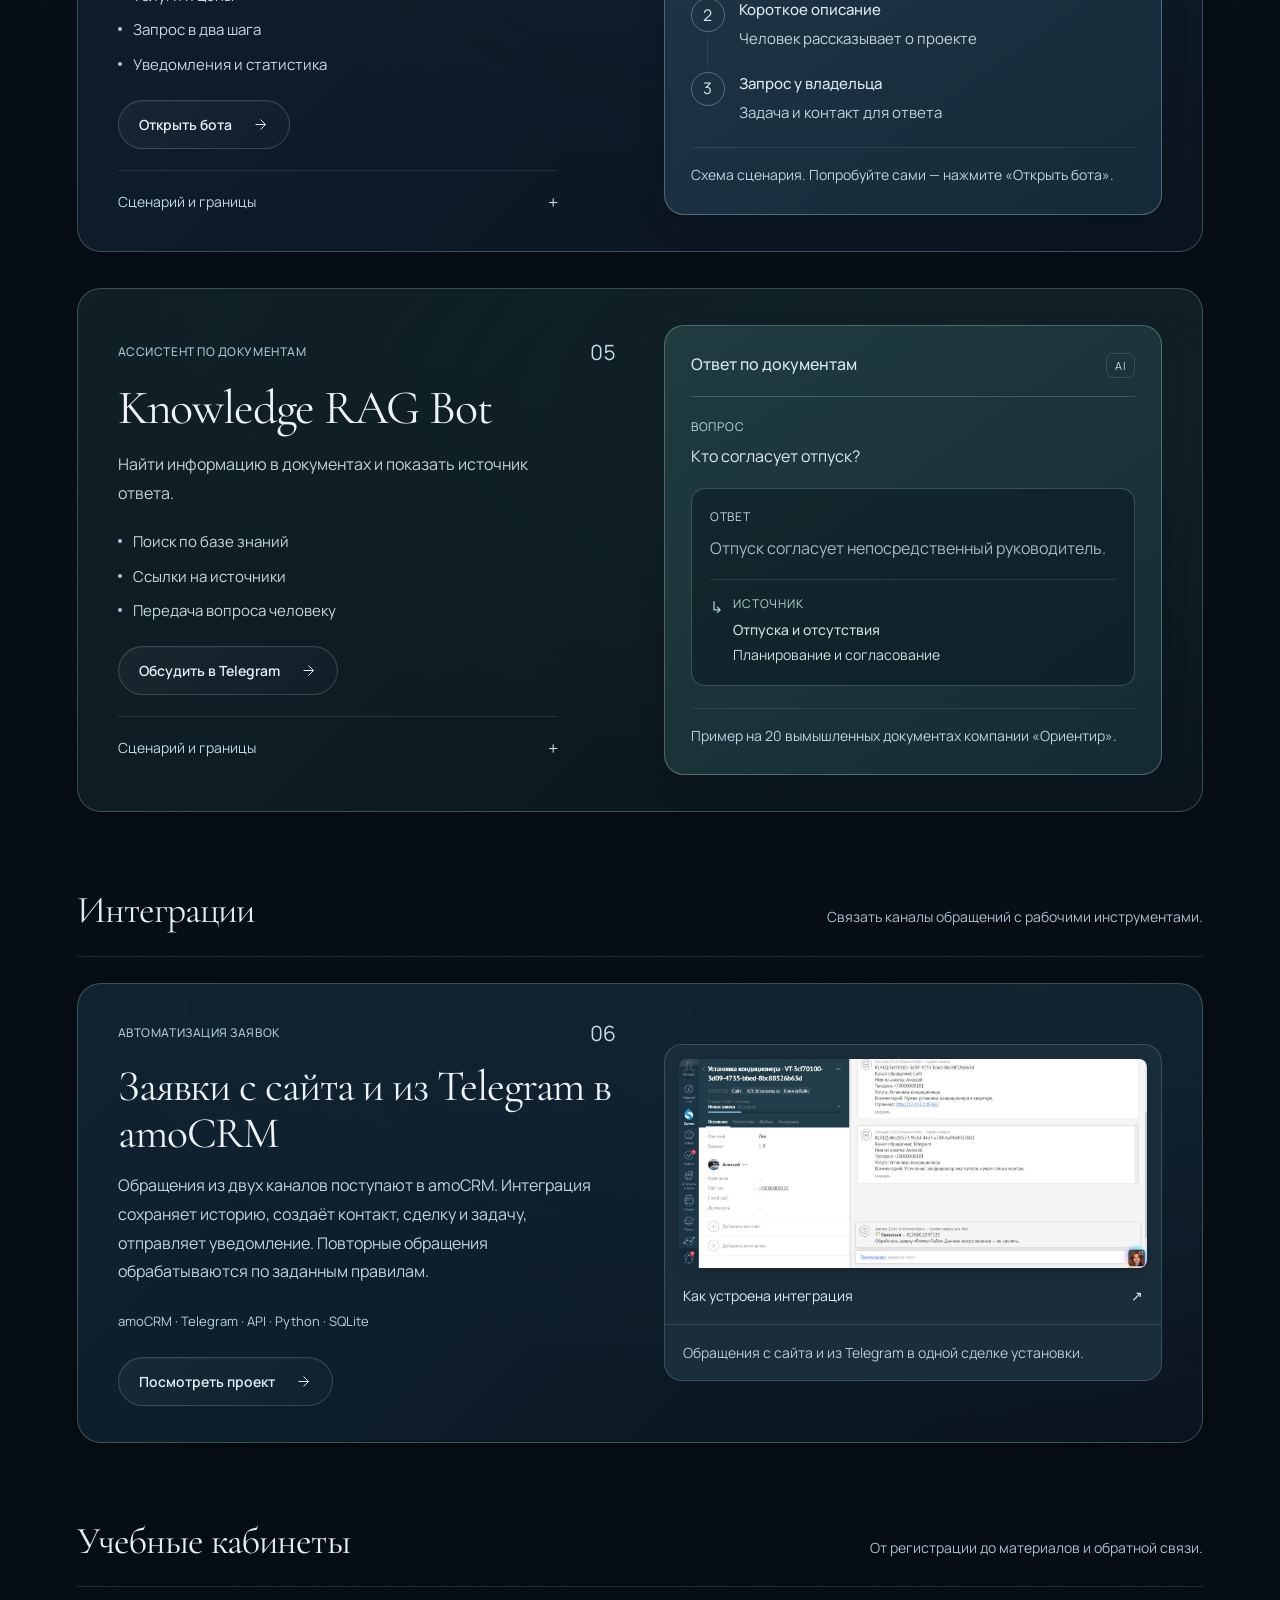
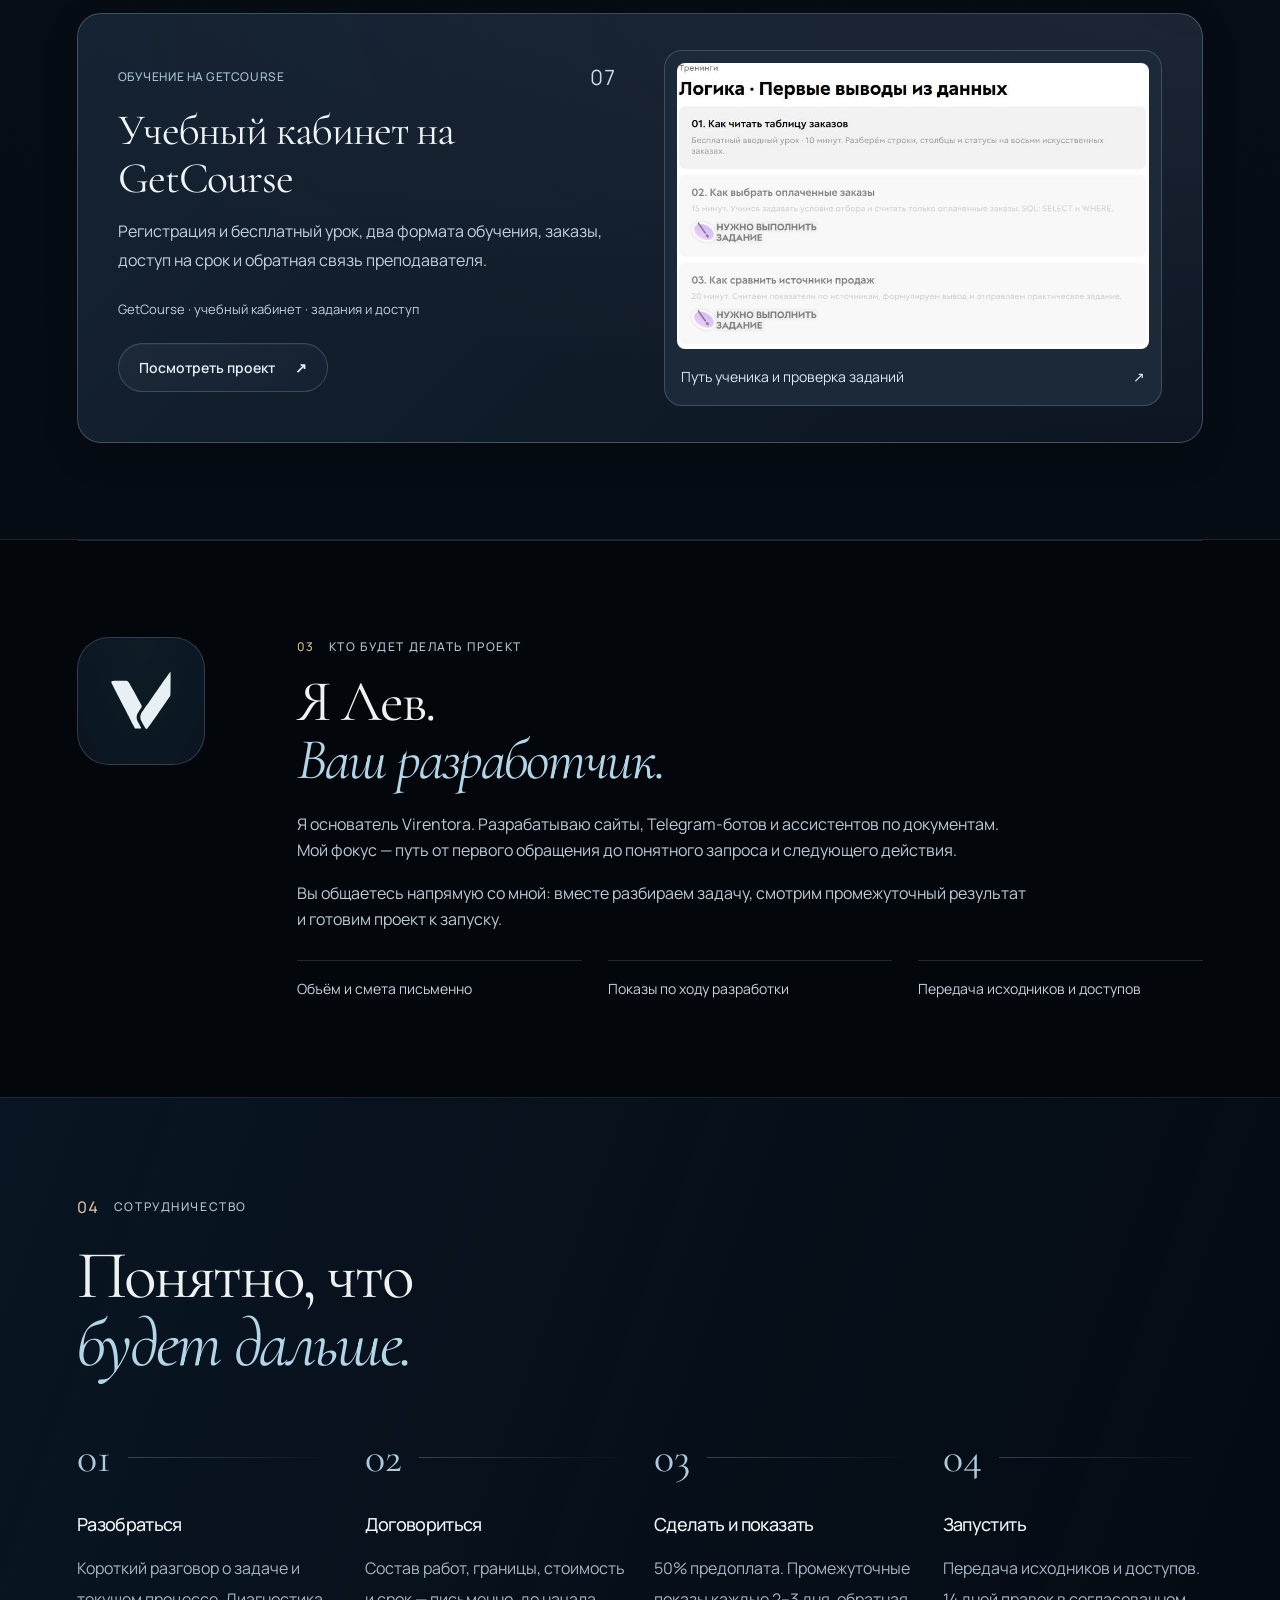
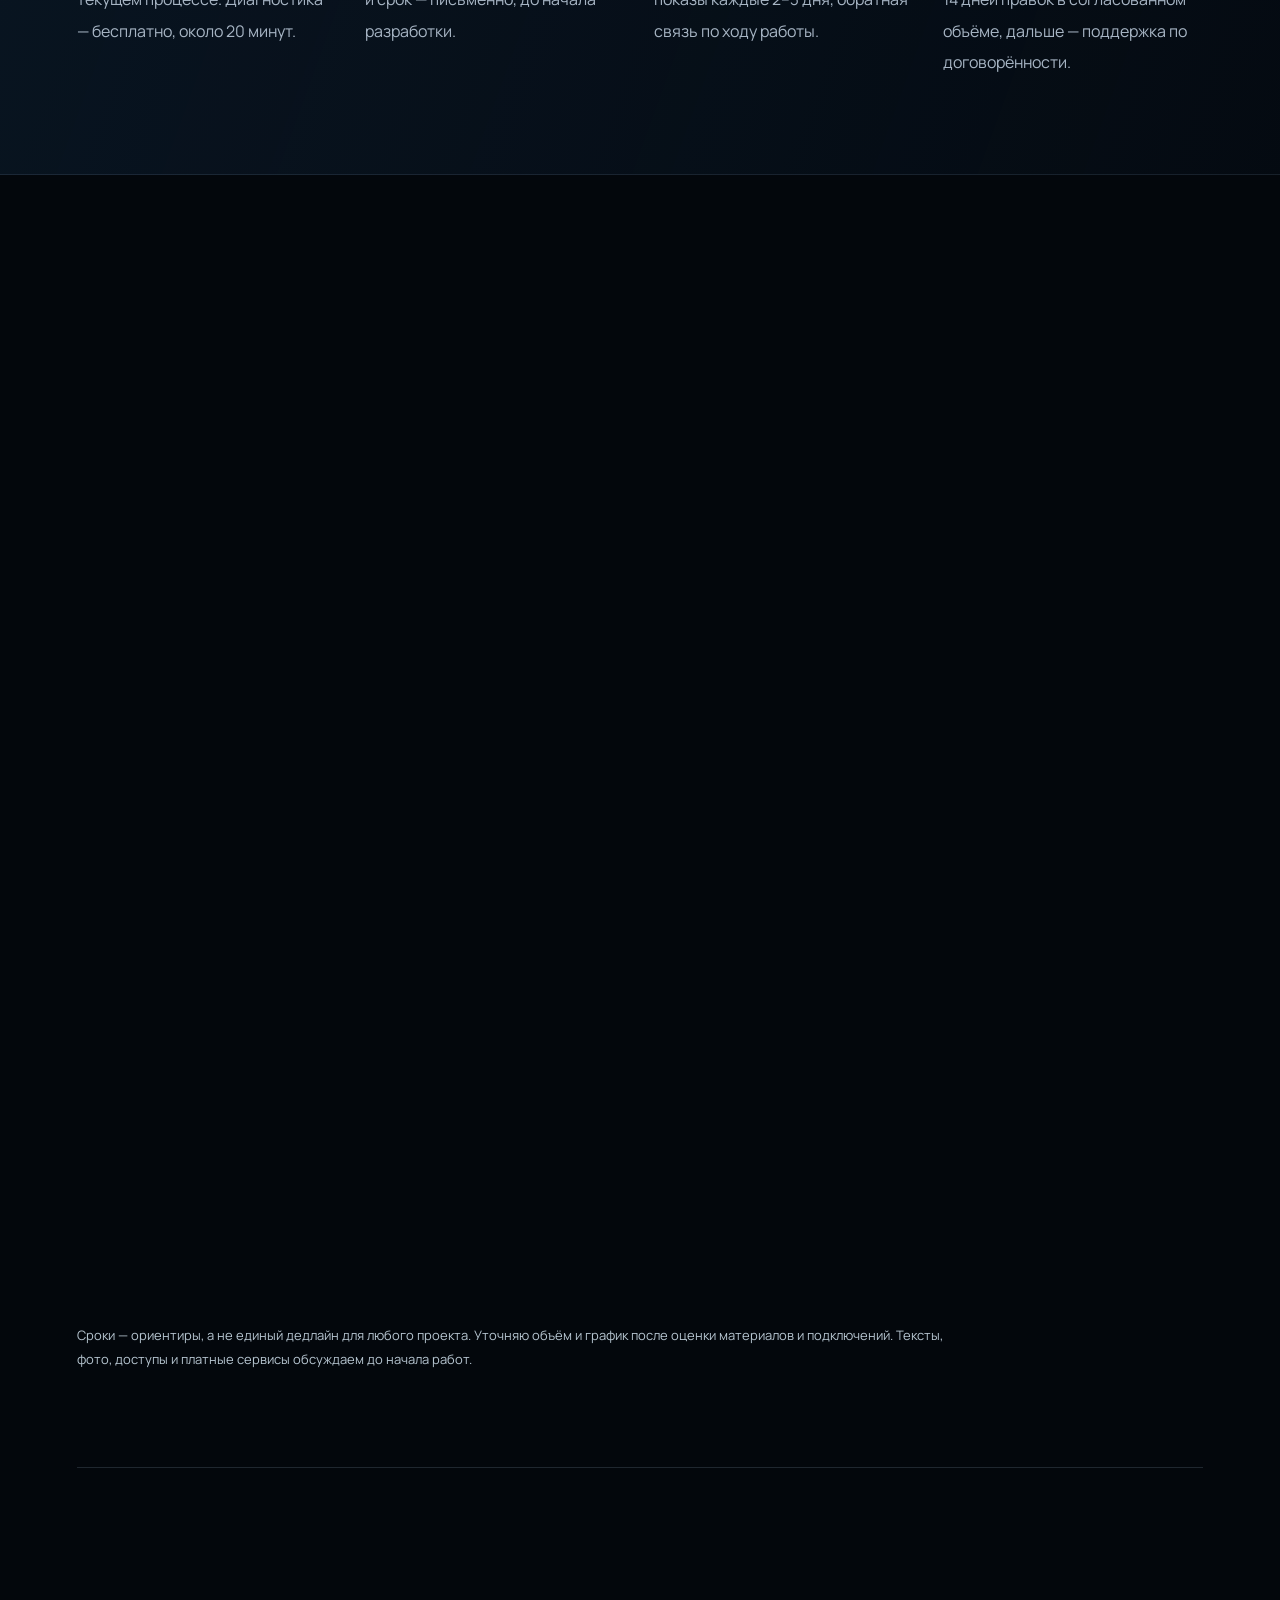
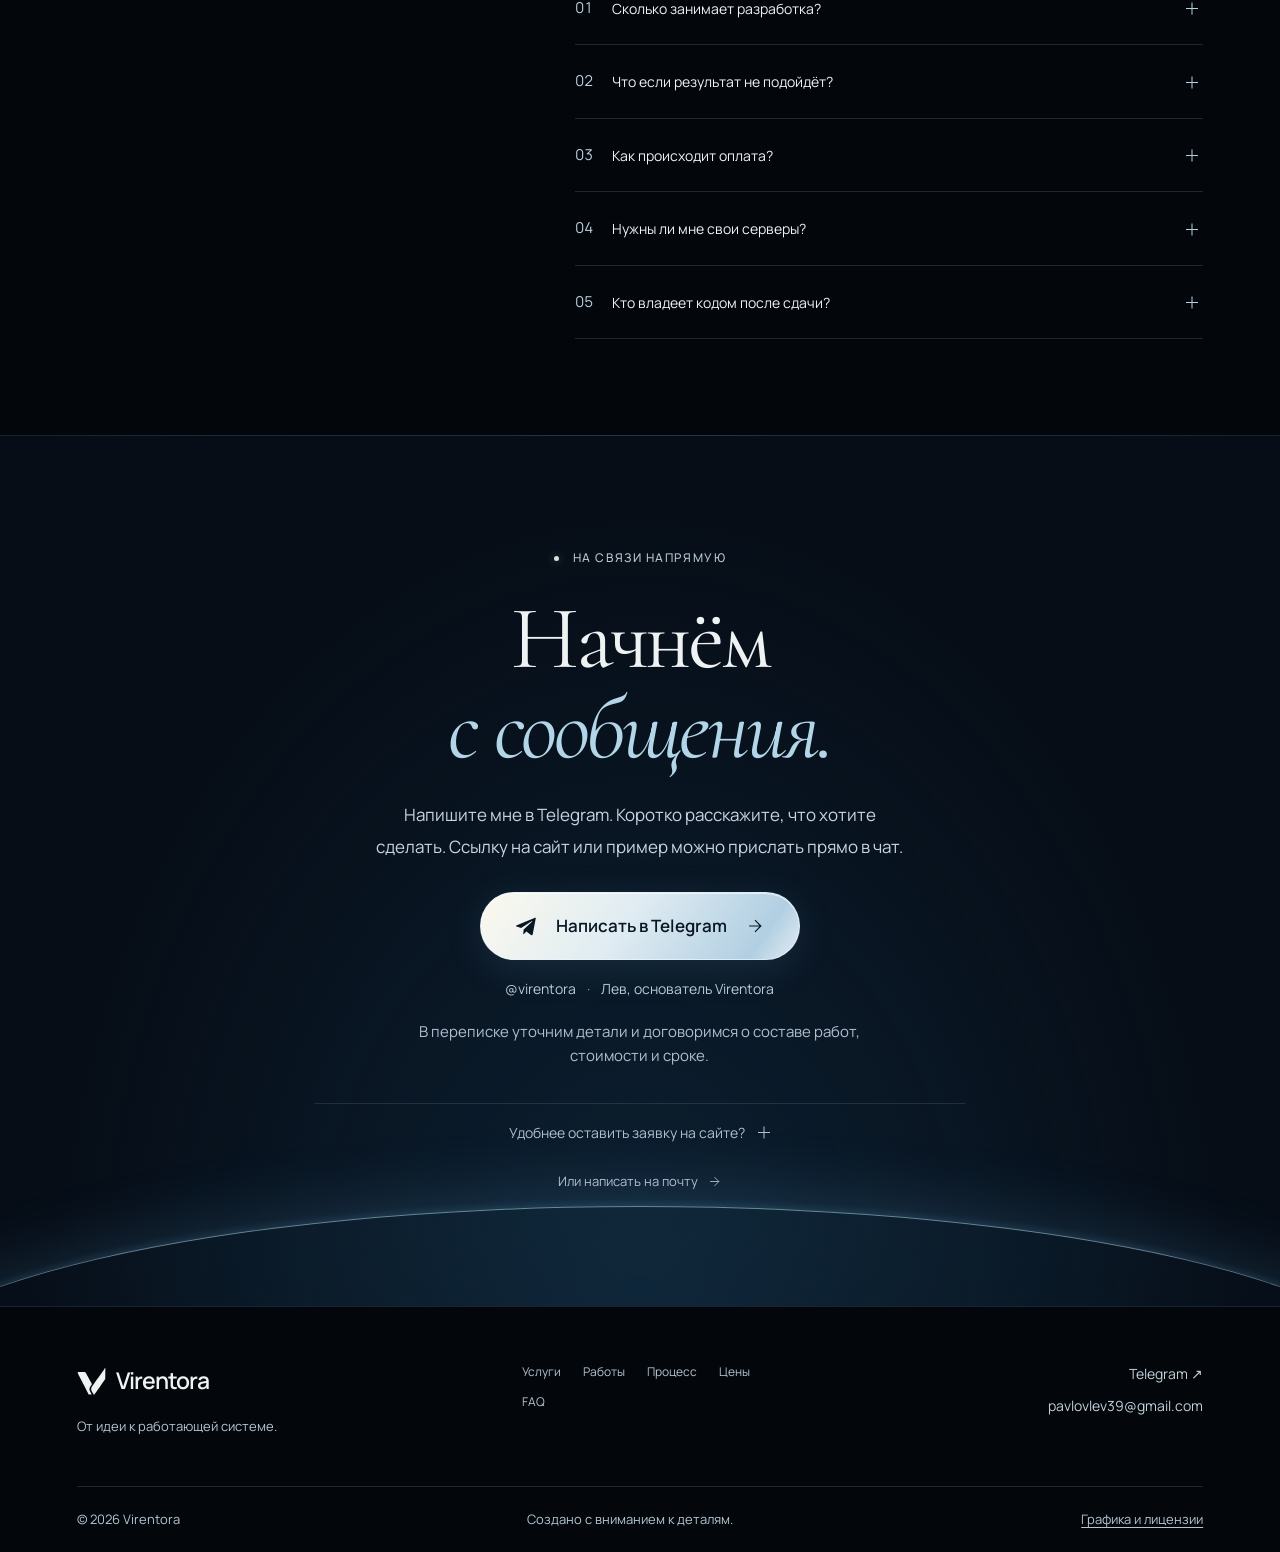
==== commit 9c6b6ae6: "готово" ====
--- a/index.html
+++ b/index.html
@@ -7,6 +7,7 @@
 <link rel="preconnect" href="https://fonts.googleapis.com"><link rel="preconnect" href="https://fonts.gstatic.com" crossorigin>
 <link href="https://fonts.googleapis.com/css2?family=Cormorant+Garamond:ital,wght@0,400;0,500;1,400;1,500&family=Manrope:wght@400;500;600;700&display=swap" rel="stylesheet">
 <link rel="modulepreload" href="assets/three.module.min.js"><link rel="stylesheet" href="styles.css?v=20260918-telegram1"><link rel="stylesheet" href="middle.css?v=20261002-polish1"><script src="app.js?v=20260919-structure1" defer></script><script src="reveal.js?v=20260919-structure1" defer></script><script type="module" src="scene-loader.js?v=20260916-mobile4"></script>
+<link rel="stylesheet" href="projects/kontur-card.css?v=20261002-kontur1"><script src="projects/kontur-preview.js?v=20261002-kontur1" defer></script>
 </head><body><a class="skip-link" href="#services"><span data-en="Skip to content">К содержанию</span></a>
 <header id="hdr"><div class="header-inner"><a class="brand" href="#top" aria-label="Virentora"><svg aria-hidden="true" xmlns="http://www.w3.org/2000/svg" viewBox="128 120 384 384" fill="currentColor">
   <path d="M 484.809 154.771 C 475.147 167.822, 456.923 193.350, 444.312 211.500 C 431.701 229.650, 407.946 263.625, 391.523 287 C 330.656 373.632, 323.749 383.598, 321.487 388.043 C 313.673 403.402, 313.856 421.807, 321.966 436.468 C 323.498 439.236, 329.587 450.275, 335.498 461 C 341.410 471.725, 347.169 481.512, 348.297 482.750 C 351.097 485.821, 356.890 485.821, 359.738 482.750 C 360.886 481.512, 375.218 461.375, 391.587 438 C 407.956 414.625, 422.957 393.218, 424.924 390.429 C 429.643 383.738, 456.643 344.839, 474.850 318.500 C 482.834 306.950, 491.974 293.845, 495.160 289.377 C 498.346 284.909, 501.412 280.046, 501.973 278.570 C 502.984 275.912, 503.830 132.497, 502.841 131.508 C 502.585 131.252, 494.471 141.721, 484.809 154.771 M 141.329 188.458 C 137.714 190.030, 136 192.649, 136 196.599 C 136 198.891, 155.075 236.622, 187.518 298.500 C 190.401 304, 203.798 329.875, 217.287 356 C 230.777 382.125, 246.358 412.275, 251.912 423 C 257.465 433.725, 266.619 451.609, 272.254 462.743 L 282.500 482.986 301.750 482.993 L 321 483 320.992 480.750 C 320.988 479.512, 315.599 468.600, 309.016 456.500 C 294.841 430.447, 293.978 428.246, 293.278 416.375 C 292.318 400.085, 296.403 389.810, 313.465 365.590 C 319.259 357.366, 324.242 349.228, 324.577 347.442 C 325.340 343.376, 323.971 340.243, 311.411 317.317 C 306.043 307.518, 288.893 276.100, 273.300 247.500 C 243.791 193.375, 241.649 190.107, 234.344 188.079 C 228.165 186.363, 145.369 186.700, 141.329 188.458" fill-rule="evenodd"/>
@@ -76,7 +77,7 @@
 </section>
 
 <section class="section portfolio-section" id="cases" aria-labelledby="portfolio-title"><div class="wrap"><div class="section-heading portfolio-heading"><div><div class="eyebrow"><span>02</span><span data-en="Portfolio">Портфолио</span></div><h2 id="portfolio-title"><span data-en="Projects.">Проекты.</span><br><em data-en="From brief to solution.">От задачи к решению.</em></h2></div><p data-en="Websites, bots and a document assistant. Each project shows the task, the features and how it works." class="section-description">Сайты, боты и ассистент по документам. В каждом проекте — конкретная задача, функции и пример работы.</p></div>
-<nav class="portfolio-jumps" aria-label="Разделы портфолио" data-aria-en="Portfolio sections"><a class="portfolio-jump" href="#website-projects"><span data-en="Websites · 3 projects">Сайты · 3 проекта</span><svg class="arrow" viewBox="0 0 24 24" fill="none" aria-hidden="true"><path d="M5 12h14M12 5l7 7-7 7"/></svg></a><a class="portfolio-jump" href="#automation-projects"><span data-en="Bots &amp; AI · 2 projects">Боты и AI · 2 проекта</span><svg class="arrow" viewBox="0 0 24 24" fill="none" aria-hidden="true"><path d="M5 12h14M12 5l7 7-7 7"/></svg></a><a class="portfolio-jump" href="#integration-projects"><span data-en="Integrations · 1 project">Интеграции · 1 проект</span><svg class="arrow" viewBox="0 0 24 24" fill="none" aria-hidden="true"><path d="M5 12h14M12 5l7 7-7 7"/></svg></a><a class="portfolio-jump" href="#learning-projects"><span data-en="Learning portals · 1 project">Учебные кабинеты · 1 проект</span><svg class="arrow" viewBox="0 0 24 24" fill="none" aria-hidden="true"><path d="M5 12h14M12 5l7 7-7 7"/></svg></a></nav>
+<nav class="portfolio-jumps" aria-label="Разделы портфолио" data-aria-en="Portfolio sections"><a class="portfolio-jump" href="#website-projects"><span data-en="Websites · 4 projects">Сайты · 4 проекта</span><svg class="arrow" viewBox="0 0 24 24" fill="none" aria-hidden="true"><path d="M5 12h14M12 5l7 7-7 7"/></svg></a><a class="portfolio-jump" href="#automation-projects"><span data-en="Bots &amp; AI · 2 projects">Боты и AI · 2 проекта</span><svg class="arrow" viewBox="0 0 24 24" fill="none" aria-hidden="true"><path d="M5 12h14M12 5l7 7-7 7"/></svg></a><a class="portfolio-jump" href="#integration-projects"><span data-en="Integrations · 1 project">Интеграции · 1 проект</span><svg class="arrow" viewBox="0 0 24 24" fill="none" aria-hidden="true"><path d="M5 12h14M12 5l7 7-7 7"/></svg></a><a class="portfolio-jump" href="#learning-projects"><span data-en="Learning portals · 1 project">Учебные кабинеты · 1 проект</span><svg class="arrow" viewBox="0 0 24 24" fill="none" aria-hidden="true"><path d="M5 12h14M12 5l7 7-7 7"/></svg></a></nav>
 <div class="project-group" id="website-projects"><div class="project-group-heading"><h3><span data-en="Websites">Сайты</span></h3><p data-en="Present the offer and make the next step clear.">Показать услуги и помочь сделать следующий шаг.</p></div><div class="project-grid"><article class="project-card website-project" aria-labelledby="project-avtotochka">
 <a class="project-image project-image-avtotochka" href="https://avtotochka-ekb.ru" target="_blank" rel="noopener noreferrer" aria-label="АвтоТочка" data-aria-en="AvtoTochka"><img src="shots/avtotochka.jpg" alt="АвтоТочка" data-alt-en="AvtoTochka" loading="lazy" width="1100" height="739"><span class="project-image-arrow" aria-hidden="true">↗</span></a>
 <div class="project-body"><div class="project-meta"><span data-en="Auto service website">Сайт автосервиса</span><span class="project-number" aria-hidden="true">01</span></div>
@@ -86,7 +87,15 @@
 <h4 data-en="DentLine" id="project-dentline">Дентлайн</h4><p data-en="Help visitors explore the clinic’s services, prices and specialists." class="project-purpose">Помочь разобраться в услугах, ценах и специалистах клиники.</p><ul class="project-points"><li data-en="Service categories">Категории услуг</li><li data-en="Specialists and pricing">Специалисты и цены</li><li data-en="Booking interface">Интерфейс записи</li></ul><div class="project-actions"><a class="text-link" href="https://dentline-ekb.ru" target="_blank" rel="noopener noreferrer"><span data-en="View website">Открыть сайт</span><svg class="arrow" viewBox="0 0 24 24" fill="none" aria-hidden="true"><path d="M5 12h14M12 5l7 7-7 7"/></svg></a></div><details class="project-details"><summary><span data-en="Workflow &amp; scope">Сценарий и границы</span><span class="project-plus" aria-hidden="true">+</span></summary><dl><div><dt data-en="Try it">Что посмотреть</dt><dd data-en="Explore service categories, pricing and the specialists.">Перейдите от категории услуг к ценам и знакомству со специалистами.</dd></div><div><dt data-en="Scope">Границы</dt><dd data-en="The booking interface validates fields; server submission is not connected.">Интерфейс записи проверяет поля; отправка на сервер не подключена.</dd></div></dl></details></div></article><article class="project-card website-project" aria-labelledby="project-logika">
 <a class="project-image project-image-logika" href="https://logika-data.ru" target="_blank" rel="noopener noreferrer" aria-label="Логика" data-aria-en="Logika"><img src="shots/logika.jpg" alt="Логика" data-alt-en="Logika" loading="lazy" width="1100" height="739"><span class="project-image-arrow" aria-hidden="true">↗</span></a>
 <div class="project-body"><div class="project-meta"><span data-en="Website + Telegram bot">Сайт + Telegram-бот</span><span class="project-number" aria-hidden="true">03</span></div>
-<h4 data-en="Logika" id="project-logika">Логика</h4><p data-en="Clarify study goals and collect an enquiry through a short questionnaire." class="project-purpose">Уточнить цель обучения и собрать запрос через короткую анкету.</p><ul class="project-points"><li data-en="Curriculum and plans">Программа и тарифы</li><li data-en="Six-question flow">Анкета из шести вопросов</li><li data-en="Explained recommendation">Рекомендация с пояснением</li></ul><div class="project-actions"><a class="text-link" href="https://logika-data.ru" target="_blank" rel="noopener noreferrer"><span data-en="View website">Открыть сайт</span><svg class="arrow" viewBox="0 0 24 24" fill="none" aria-hidden="true"><path d="M5 12h14M12 5l7 7-7 7"/></svg></a><a class="text-link" href="https://t.me/logika_learning_bot" target="_blank" rel="noopener noreferrer"><span data-en="Open bot">Открыть бота</span><svg class="arrow" viewBox="0 0 24 24" fill="none" aria-hidden="true"><path d="M5 12h14M12 5l7 7-7 7"/></svg></a></div><details class="project-details"><summary><span data-en="Workflow &amp; scope">Сценарий и границы</span><span class="project-plus" aria-hidden="true">+</span></summary><dl><div><dt data-en="Try it">Что посмотреть</dt><dd data-en="Choose “Up to 5 hours” per week: the bot explains the workload and suggests a free module.">В анкете выберите «До 5 часов» в неделю: бот предупредит о нагрузке и предложит бесплатный модуль.</dd></div><div><dt data-en="Built">Что реализовано</dt><dd data-en="Rule-based recommendation, enquiry storage and an owner notification with the answers.">Рекомендация по правилам, сохранение запроса и уведомление владельцу с ответами.</dd></div><div><dt data-en="Scope">Границы</dt><dd data-en="The school and course offer are fictional. The bot stores enquiries; the website form only validates input.">Школа и учебное предложение вымышлены. Запрос сохраняет бот; форма сайта только проверяет поля.</dd></div></dl></details></div></article></div></div>
+<h4 data-en="Logika" id="project-logika">Логика</h4><p data-en="Clarify study goals and collect an enquiry through a short questionnaire." class="project-purpose">Уточнить цель обучения и собрать запрос через короткую анкету.</p><ul class="project-points"><li data-en="Curriculum and plans">Программа и тарифы</li><li data-en="Six-question flow">Анкета из шести вопросов</li><li data-en="Explained recommendation">Рекомендация с пояснением</li></ul><div class="project-actions"><a class="text-link" href="https://logika-data.ru" target="_blank" rel="noopener noreferrer"><span data-en="View website">Открыть сайт</span><svg class="arrow" viewBox="0 0 24 24" fill="none" aria-hidden="true"><path d="M5 12h14M12 5l7 7-7 7"/></svg></a><a class="text-link" href="https://t.me/logika_learning_bot" target="_blank" rel="noopener noreferrer"><span data-en="Open bot">Открыть бота</span><svg class="arrow" viewBox="0 0 24 24" fill="none" aria-hidden="true"><path d="M5 12h14M12 5l7 7-7 7"/></svg></a></div><details class="project-details"><summary><span data-en="Workflow &amp; scope">Сценарий и границы</span><span class="project-plus" aria-hidden="true">+</span></summary><dl><div><dt data-en="Try it">Что посмотреть</dt><dd data-en="Choose “Up to 5 hours” per week: the bot explains the workload and suggests a free module.">В анкете выберите «До 5 часов» в неделю: бот предупредит о нагрузке и предложит бесплатный модуль.</dd></div><div><dt data-en="Built">Что реализовано</dt><dd data-en="Rule-based recommendation, enquiry storage and an owner notification with the answers.">Рекомендация по правилам, сохранение запроса и уведомление владельцу с ответами.</dd></div><div><dt data-en="Scope">Границы</dt><dd data-en="The school and course offer are fictional. The bot stores enquiries; the website form only validates input.">Школа и учебное предложение вымышлены. Запрос сохраняет бот; форма сайта только проверяет поля.</dd></div></dl></details></div></article>
+<article class="project-card project-kontur" id="kontur-project" aria-labelledby="kontur-card-title">
+<a class="kontur-cover" href="projects/kontur.html" data-kontur-preview aria-label="Быстрый просмотр КОНТУРА" data-aria-en="Quick preview of KONTUR"><img src="assets/projects/kontur/00-cover.jpg" width="1600" height="1000" alt="КОНТУР: первый экран каталога на компьютере и телефоне" data-alt-en="KONTUR: desktop and mobile catalogue screens" loading="lazy" decoding="async"><span class="kontur-cover-hint"><span data-en="Quick preview">Быстрый просмотр</span><span aria-hidden="true">↗</span></span></a>
+<div class="project-body"><div class="project-meta"><span data-en="Tilda catalogue">Каталог на Tilda</span></div><h4 id="kontur-card-title" data-en="KONTUR">КОНТУР</h4>
+<p class="project-purpose" data-en="An office furniture catalogue: from choosing an item to a selection enquiry">Каталог офисной мебели: от выбора предмета до заявки на подбор</p>
+<p class="kontur-card-note" data-en="Figma design, mobile layout and Telegram notifications">Макет Figma, мобильная версия и уведомления в Telegram</p>
+<ul class="project-points"><li data-en="Categories and specifications">Категории и характеристики</li><li data-en="Enquiry with the selected item">Заявка с выбранным предметом</li><li data-en="Selection help without a chosen model">Подбор без готового выбора</li></ul>
+<ul class="kontur-card-tags" aria-label="Технологии" data-aria-en="Technologies"><li>Tilda</li><li>Figma</li><li>Telegram</li></ul>
+<div class="project-actions"><a class="button button-glass" href="projects/kontur.html"><span data-en="View project">Посмотреть проект</span><span aria-hidden="true">→</span></a><a class="text-link" href="https://kontur-virentora.tilda.ws/" target="_blank" rel="noopener noreferrer"><span data-en="Open website">Открыть сайт</span><span aria-hidden="true">↗</span></a></div></div></article></div></div>
 <div class="project-group" id="automation-projects"><div class="project-group-heading"><h3><span data-en="Bots &amp; AI">Боты и AI</span></h3><p data-en="Collect an enquiry or find an answer in documents.">Принять обращение или найти ответ в документах.</p></div><div class="automation-projects"><article class="project-card project-feature" id="virentora-bot" aria-labelledby="virentora-bot-title"><div class="project-body"><div class="project-meta"><span data-en="Services &amp; enquiry bot">Бот для услуг и заявок</span><span class="project-number" aria-hidden="true">04</span></div><h4 id="virentora-bot-title">Virentora Bot</h4><p data-en="Introduce the services and collect an enquiry in Telegram." class="project-purpose">Познакомить с услугами и принять запрос прямо в Telegram.</p><ul class="project-points"><li data-en="Services and prices">Услуги и цены</li><li data-en="Two-step enquiry">Запрос в два шага</li><li data-en="Notifications and statistics">Уведомления и статистика</li></ul><div class="project-actions"><a class="button button-glass" href="https://t.me/VirentoraBot" target="_blank" rel="noopener noreferrer"><span data-en="Open bot">Открыть бота</span><svg class="arrow" viewBox="0 0 24 24" fill="none" aria-hidden="true"><path d="M5 12h14M12 5l7 7-7 7"/></svg></a></div><details class="project-details"><summary><span data-en="Workflow &amp; scope">Сценарий и границы</span><span class="project-plus" aria-hidden="true">+</span></summary><dl><div><dt data-en="Try it">Что посмотреть</dt><dd data-en="Open the services and prices menu. To contact me, submit your project description through the bot.">Откройте меню услуг и цен. Если хотите связаться со мной, отправьте описание задачи через бота.</dd></div><div><dt data-en="What happens">Что происходит</dt><dd data-en="The bot passes the enquiry to its owner; a person handles the discussion.">Бот передаёт запрос владельцу; дальнейшее обсуждение — с человеком.</dd></div></dl></details></div><figure class="bot-preview scenario-preview" aria-label="Сценарий работы бота"><figcaption class="scenario-caption"><span>Virentora Bot</span><span class="scenario-platform">Telegram</span></figcaption><p data-en="How an enquiry works" class="scenario-label">Как проходит обращение</p><ol class="scenario-steps"><li><span class="scenario-number" aria-hidden="true">1</span><div><strong data-en="Choose a task">Выбор задачи</strong><p data-en="Website, bot or AI assistant">Сайт, бот или AI-ассистент</p></div></li><li><span class="scenario-number" aria-hidden="true">2</span><div><strong data-en="Describe the project">Короткое описание</strong><p data-en="The visitor outlines the task">Человек рассказывает о проекте</p></div></li><li><span class="scenario-number" aria-hidden="true">3</span><div><strong data-en="The owner receives it">Запрос у владельца</strong><p data-en="The task and a reply contact">Задача и контакт для ответа</p></div></li></ol><p data-en="Workflow outline. Use the project link to open the bot." class="scenario-note">Схема сценария. Попробуйте сами — нажмите «Открыть бота».</p></figure></article><article class="project-card project-feature project-knowledge" id="knowledge-rag-bot" aria-labelledby="knowledge-rag-title"><div class="project-body"><div class="project-meta"><span data-en="Document assistant">Ассистент по документам</span><span class="project-number" aria-hidden="true">05</span></div><h4 id="knowledge-rag-title">Knowledge RAG Bot</h4><p data-en="Find information in documents and show the source." class="project-purpose">Найти информацию в документах и показать источник ответа.</p><ul class="project-points"><li data-en="Knowledge search">Поиск по базе знаний</li><li data-en="Sources alongside answers">Ссылки на источники</li><li data-en="Human handoff">Передача вопроса человеку</li></ul><div class="project-actions"><a class="button button-glass" href="https://t.me/virentora" target="_blank" rel="noopener noreferrer"><span data-en="Discuss on Telegram">Обсудить в Telegram</span><svg class="arrow" viewBox="0 0 24 24" fill="none" aria-hidden="true"><path d="M5 12h14M12 5l7 7-7 7"/></svg></a></div><details class="project-details"><summary><span data-en="Workflow &amp; scope">Сценарий и границы</span><span class="project-plus" aria-hidden="true">+</span></summary><dl><div><dt data-en="How it works">Как работает</dt><dd data-en="The assistant searches the connected documents. If information is missing, it helps hand the question to a person.">Ассистент ищет ответ в подключённых документах. Если информации недостаточно, помогает передать вопрос человеку.</dd></div><div><dt data-en="Example">Пример</dt><dd data-en="The example uses 20 fictional documents from “Orientir”. The scope for your document collection is discussed separately.">Здесь показан пример на 20 вымышленных документах компании «Ориентир». Возможности для вашей базы обсуждаются отдельно.</dd></div></dl></details></div><figure class="scenario-preview knowledge-preview"><figcaption class="scenario-caption"><span data-en="An answer from documents">Ответ по документам</span><span class="scenario-platform">AI</span></figcaption><div class="knowledge-question"><span data-en="Question" class="scenario-label">Вопрос</span><p data-en="Who approves time off?">Кто согласует отпуск?</p></div><div class="knowledge-answer"><span data-en="Answer" class="scenario-label">Ответ</span><p data-en="Time off is approved by your line manager.">Отпуск согласует непосредственный руководитель.</p><div class="answer-source"><span aria-hidden="true">↳</span><div><small data-en="Source">Источник</small><strong data-en="Time off and absences">Отпуска и отсутствия</strong><span data-en="Planning and approval">Планирование и согласование</span></div></div></div><p data-en="Example using 20 fictional documents from “Orientir”." class="scenario-note">Пример на 20 вымышленных документах компании «Ориентир».</p></figure></article></div></div>
 
 <div class="project-group" id="integration-projects">
@@ -163,4 +172,5 @@
 <footer class="wrap"><div class="footer-main"><div><a class="brand" href="#top"><svg aria-hidden="true" xmlns="http://www.w3.org/2000/svg" viewBox="128 120 384 384" fill="currentColor">
   <path d="M 484.809 154.771 C 475.147 167.822, 456.923 193.350, 444.312 211.500 C 431.701 229.650, 407.946 263.625, 391.523 287 C 330.656 373.632, 323.749 383.598, 321.487 388.043 C 313.673 403.402, 313.856 421.807, 321.966 436.468 C 323.498 439.236, 329.587 450.275, 335.498 461 C 341.410 471.725, 347.169 481.512, 348.297 482.750 C 351.097 485.821, 356.890 485.821, 359.738 482.750 C 360.886 481.512, 375.218 461.375, 391.587 438 C 407.956 414.625, 422.957 393.218, 424.924 390.429 C 429.643 383.738, 456.643 344.839, 474.850 318.500 C 482.834 306.950, 491.974 293.845, 495.160 289.377 C 498.346 284.909, 501.412 280.046, 501.973 278.570 C 502.984 275.912, 503.830 132.497, 502.841 131.508 C 502.585 131.252, 494.471 141.721, 484.809 154.771 M 141.329 188.458 C 137.714 190.030, 136 192.649, 136 196.599 C 136 198.891, 155.075 236.622, 187.518 298.500 C 190.401 304, 203.798 329.875, 217.287 356 C 230.777 382.125, 246.358 412.275, 251.912 423 C 257.465 433.725, 266.619 451.609, 272.254 462.743 L 282.500 482.986 301.750 482.993 L 321 483 320.992 480.750 C 320.988 479.512, 315.599 468.600, 309.016 456.500 C 294.841 430.447, 293.978 428.246, 293.278 416.375 C 292.318 400.085, 296.403 389.810, 313.465 365.590 C 319.259 357.366, 324.242 349.228, 324.577 347.442 C 325.340 343.376, 323.971 340.243, 311.411 317.317 C 306.043 307.518, 288.893 276.100, 273.300 247.500 C 243.791 193.375, 241.649 190.107, 234.344 188.079 C 228.165 186.363, 145.369 186.700, 141.329 188.458" fill-rule="evenodd"/>
 </svg><span>Virentora</span></a><p data-en="From an idea to a working system.">От идеи к работающей системе.</p></div>
-<nav aria-label="Footer"><a href="#services"><span data-en="Services">Услуги</span></a><a href="#cases"><span data-en="Work">Работы</span></a><a href="#process"><span data-en="Process">Процесс</span></a><a href="#pricing"><span data-en="Pricing">Цены</span></a><a href="#faq"><span data-en="FAQ">FAQ</span></a></nav><div class="footer-contact"><a href="https://t.me/virentora" target="_blank" rel="noopener noreferrer">Telegram ↗</a><a href="mailto:pavlovlev39@gmail.com">pavlovlev39@gmail.com</a></div></div><div class="footer-bottom"><span>© <span id="year">2026</span> Virentora</span><span data-en="Made with attention to detail.">Создано с вниманием к деталям.</span><a href="assets/credits.html"><span data-en="Graphics &amp; licences">Графика и лицензии</span></a></div></footer></body></html>
+<nav aria-label="Footer"><a href="#services"><span data-en="Services">Услуги</span></a><a href="#cases"><span data-en="Work">Работы</span></a><a href="#process"><span data-en="Process">Процесс</span></a><a href="#pricing"><span data-en="Pricing">Цены</span></a><a href="#faq"><span data-en="FAQ">FAQ</span></a></nav><div class="footer-contact"><a href="https://t.me/virentora" target="_blank" rel="noopener noreferrer">Telegram ↗</a><a href="mailto:pavlovlev39@gmail.com">pavlovlev39@gmail.com</a></div></div><div class="footer-bottom"><span>© <span id="year">2026</span> Virentora</span><span data-en="Made with attention to detail.">Создано с вниманием к деталям.</span><a href="assets/credits.html"><span data-en="Graphics &amp; licences">Графика и лицензии</span></a></div></footer><dialog class="kontur-preview" id="kontur-preview" aria-labelledby="kontur-preview-title"><div class="kontur-preview-top"><h2 id="kontur-preview-title" data-en="KONTUR — a Tilda catalogue">КОНТУР — каталог на Tilda</h2><button class="kontur-preview-close" type="button" aria-label="Закрыть быстрый просмотр" data-aria-en="Close quick preview" autofocus>×</button></div><div class="kontur-preview-content" tabindex="0" role="region" aria-label="Обзор проекта" data-aria-en="Project preview"><img src="assets/projects/kontur/01-hero-desktop.jpg" width="1425" height="891" alt="Первый экран работающего каталога КОНТУР" data-alt-en="The live KONTUR catalogue’s first screen" loading="lazy" decoding="async"><p data-en="Nine items, specifications and two enquiry paths: choose a model or start with a brief. Figma design and a responsive Tilda build.">Девять предметов, характеристики и два пути обращения: выбрать модель или начать с задачи. Макет Figma и адаптивная сборка на Tilda.</p><div class="kontur-preview-actions"><a class="button button-primary" href="projects/kontur.html"><span data-en="Full case study">Полный разбор</span><span aria-hidden="true">→</span></a><a class="text-link" href="https://kontur-virentora.tilda.ws/" target="_blank" rel="noopener noreferrer"><span data-en="Open website">Открыть сайт</span><span aria-hidden="true">↗</span></a></div></div></dialog>
+</body></html>
--- a/projects/kontur-card.css
+++ b/projects/kontur-card.css
@@ -0,0 +1,28 @@
+/* Only the new portfolio card and its quick preview. */
+.portfolio-section .project-kontur{grid-column:1/-1;display:grid;grid-template-columns:minmax(0,1.1fr) minmax(0,1fr);align-items:center;gap:0;background:linear-gradient(120deg,#10202a,#0b1620);scroll-margin-top:110px}
+.project-kontur .kontur-cover{display:block;position:relative;margin:24px 0 24px 24px;border:1px solid #b6d3e52d;border-radius:16px;overflow:hidden;background:#08131b}
+.project-kontur .kontur-cover img{display:block;width:100%;height:auto}
+.kontur-cover-hint{display:flex;gap:12px;justify-content:space-between;padding:14px 18px;font-size:13px;color:#cfdfeb;border-top:1px solid #b6d3e52d}
+.project-kontur .kontur-cover:hover .kontur-cover-hint{background:#b6d3e511}
+.portfolio-section .project-kontur .project-body{padding:30px 34px}
+.portfolio-section .project-kontur h4{font-family:var(--serif);font-weight:500;font-size:clamp(40px,4vw,62px);letter-spacing:-.025em;line-height:1.08;margin:12px 0 18px}
+.portfolio-section .project-kontur .project-purpose{font-size:20px;line-height:1.6}
+.project-kontur .kontur-card-note{font-size:15px;color:#bed1dd;line-height:1.8;margin-top:12px}
+.kontur-card-tags{display:flex;flex-wrap:wrap;gap:8px;list-style:none;padding:0;margin:20px 0;color:#bed5e3;font-size:12px}
+.kontur-card-tags li{border:1px solid #b6d3e52d;border-radius:50px;padding:5px 12px}
+.portfolio-section .project-kontur .project-actions{gap:18px;align-items:center}
+.project-kontur .button{white-space:normal;text-align:center}
+.kontur-preview{padding:0;border:1px solid #b6d3e540;border-radius:22px;background:#0a1520;color:#eef4f7;width:calc(100% - 48px);max-width:1200px;max-height:calc(100dvh - 48px);overflow:hidden}
+.kontur-preview::backdrop{background:#01060bea}
+.kontur-preview[open]{display:flex;flex-direction:column}
+.kontur-preview-top{display:flex;align-items:center;justify-content:space-between;gap:20px;padding:17px 24px;border-bottom:1px solid #b6d3e525;flex-shrink:0}
+.kontur-preview h2{font:500 23px/1.3 var(--sans);letter-spacing:-.02em}
+.kontur-preview-close{width:44px;height:44px;flex-shrink:0;border:1px solid #b6d3e54a;background:#b6d3e510;color:inherit;border-radius:50%;font-size:28px;cursor:pointer}
+.kontur-preview-content{overflow:auto;overscroll-behavior:contain;padding:24px;min-height:0}
+.kontur-preview-content img{display:block;width:auto;max-width:100%;height:auto;max-height:56dvh;object-fit:contain;margin:0 auto 22px;border-radius:12px}
+.kontur-preview-content p{font-size:17px;line-height:1.75;color:#c9dce7;max-width:850px}
+.kontur-preview-actions{display:flex;flex-wrap:wrap;align-items:center;gap:20px;margin-top:22px}
+.kontur-preview-actions .button{white-space:normal;text-align:center}
+.kontur-preview :focus-visible,.project-kontur :focus-visible{outline:2px solid #e1c7a0;outline-offset:4px}
+@media(max-width:900px){.portfolio-section .project-kontur{grid-template-columns:1fr}.project-kontur .kontur-cover{margin:22px 22px 0}.portfolio-section .project-kontur .project-body{padding:28px}.portfolio-section .project-kontur h4{font-size:48px}}
+@media(max-width:600px){.project-kontur .kontur-cover{margin:14px 14px 0;border-radius:12px}.portfolio-section .project-kontur .project-body{padding:24px 20px}.portfolio-section .project-kontur .project-purpose{font-size:18px}.portfolio-section .project-kontur .project-actions{align-items:flex-start;flex-direction:column}.kontur-cover-hint{padding:12px;font-size:12px}.kontur-preview{width:calc(100% - 16px);max-height:calc(100dvh - 24px);border-radius:16px}.kontur-preview-top{padding:12px 16px;gap:12px}.kontur-preview h2{font-size:20px}.kontur-preview-content{padding:16px}.kontur-preview-content p{font-size:15px}.kontur-preview-actions{gap:20px}.kontur-preview-actions .button{width:100%;font-size:14px}}
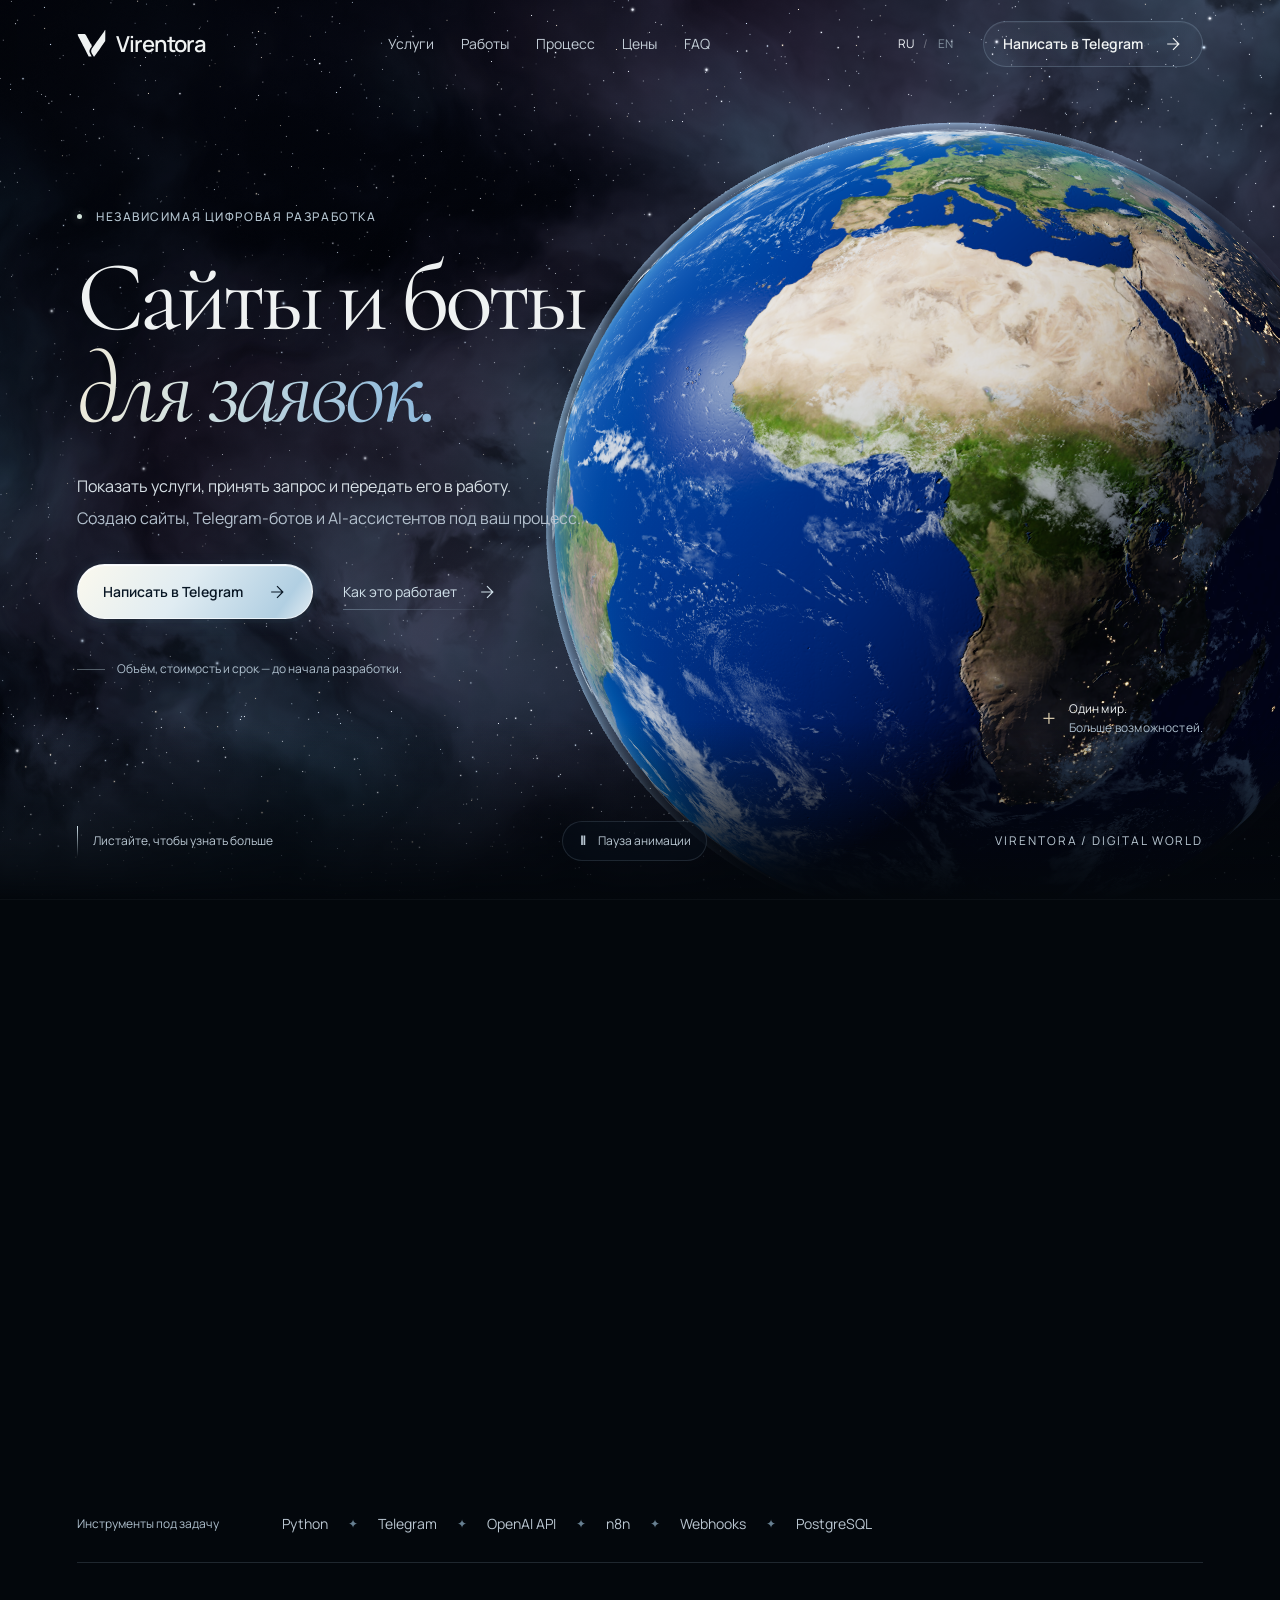
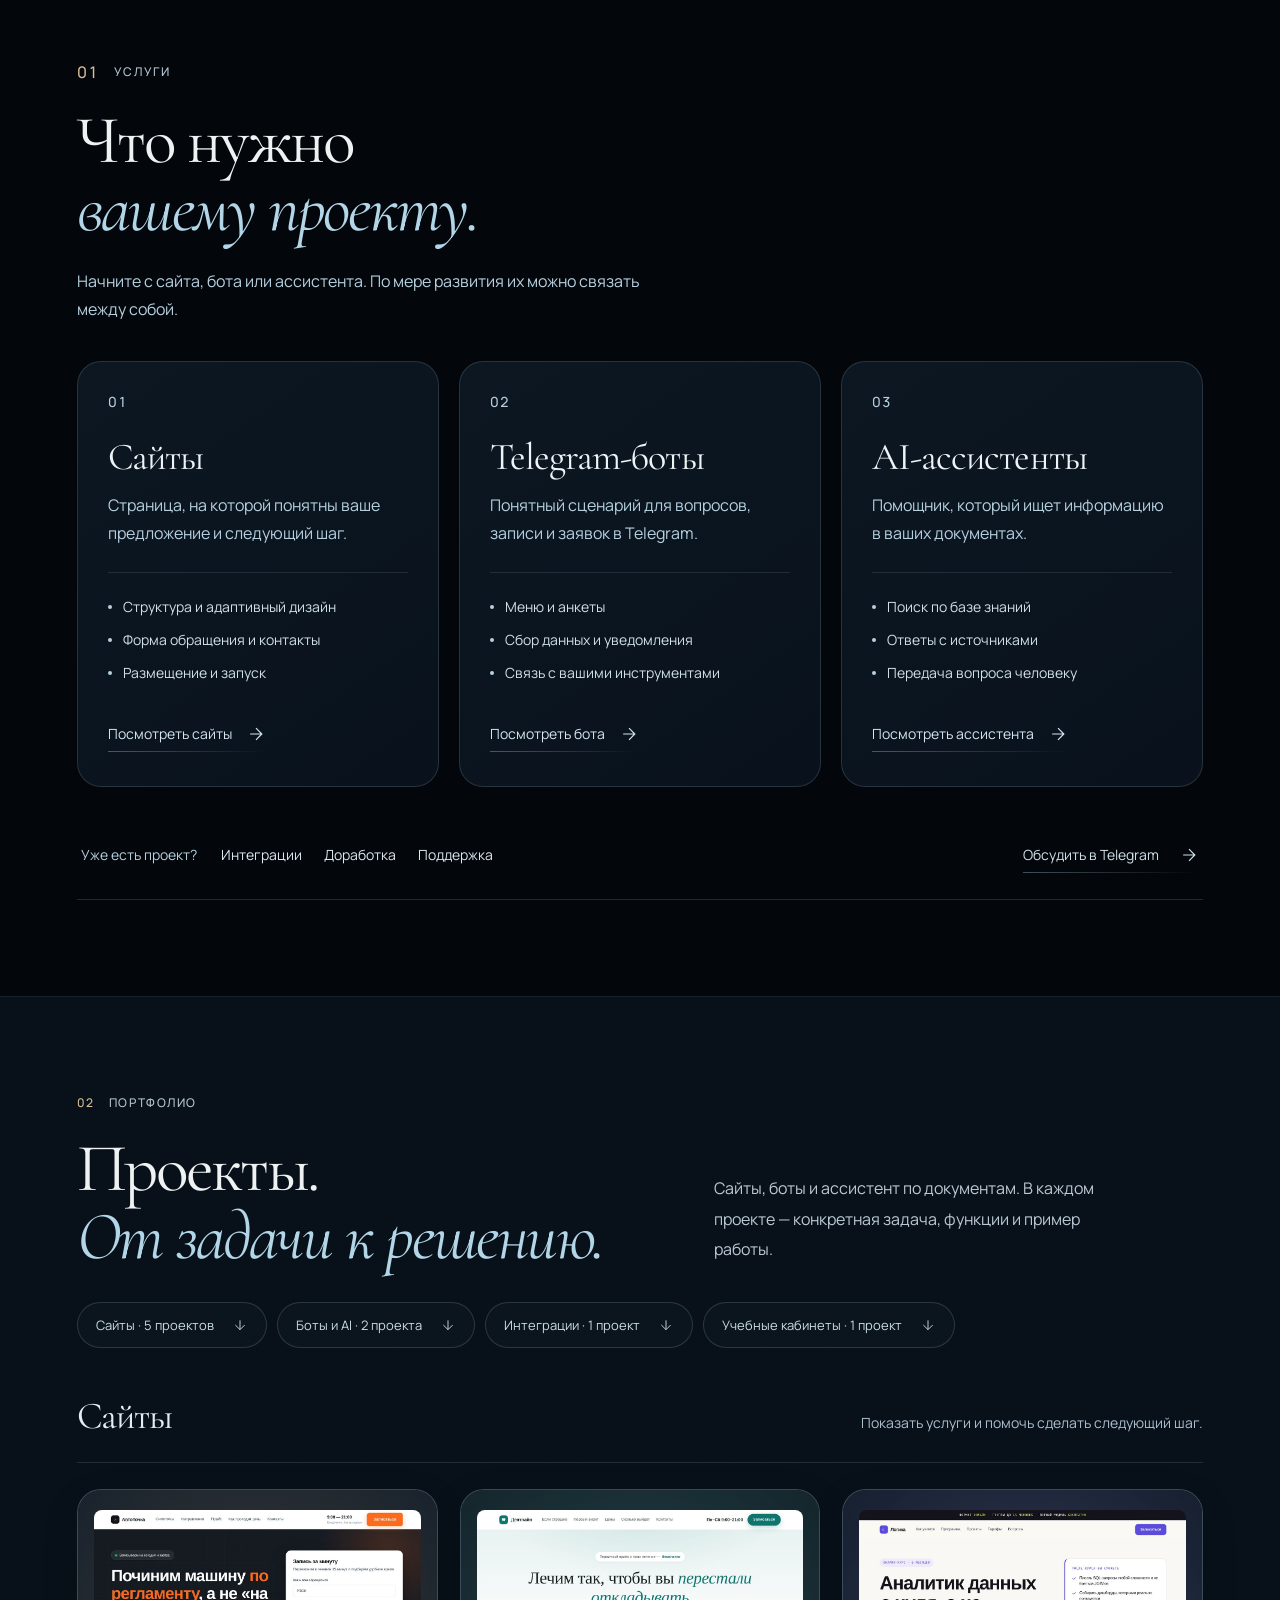
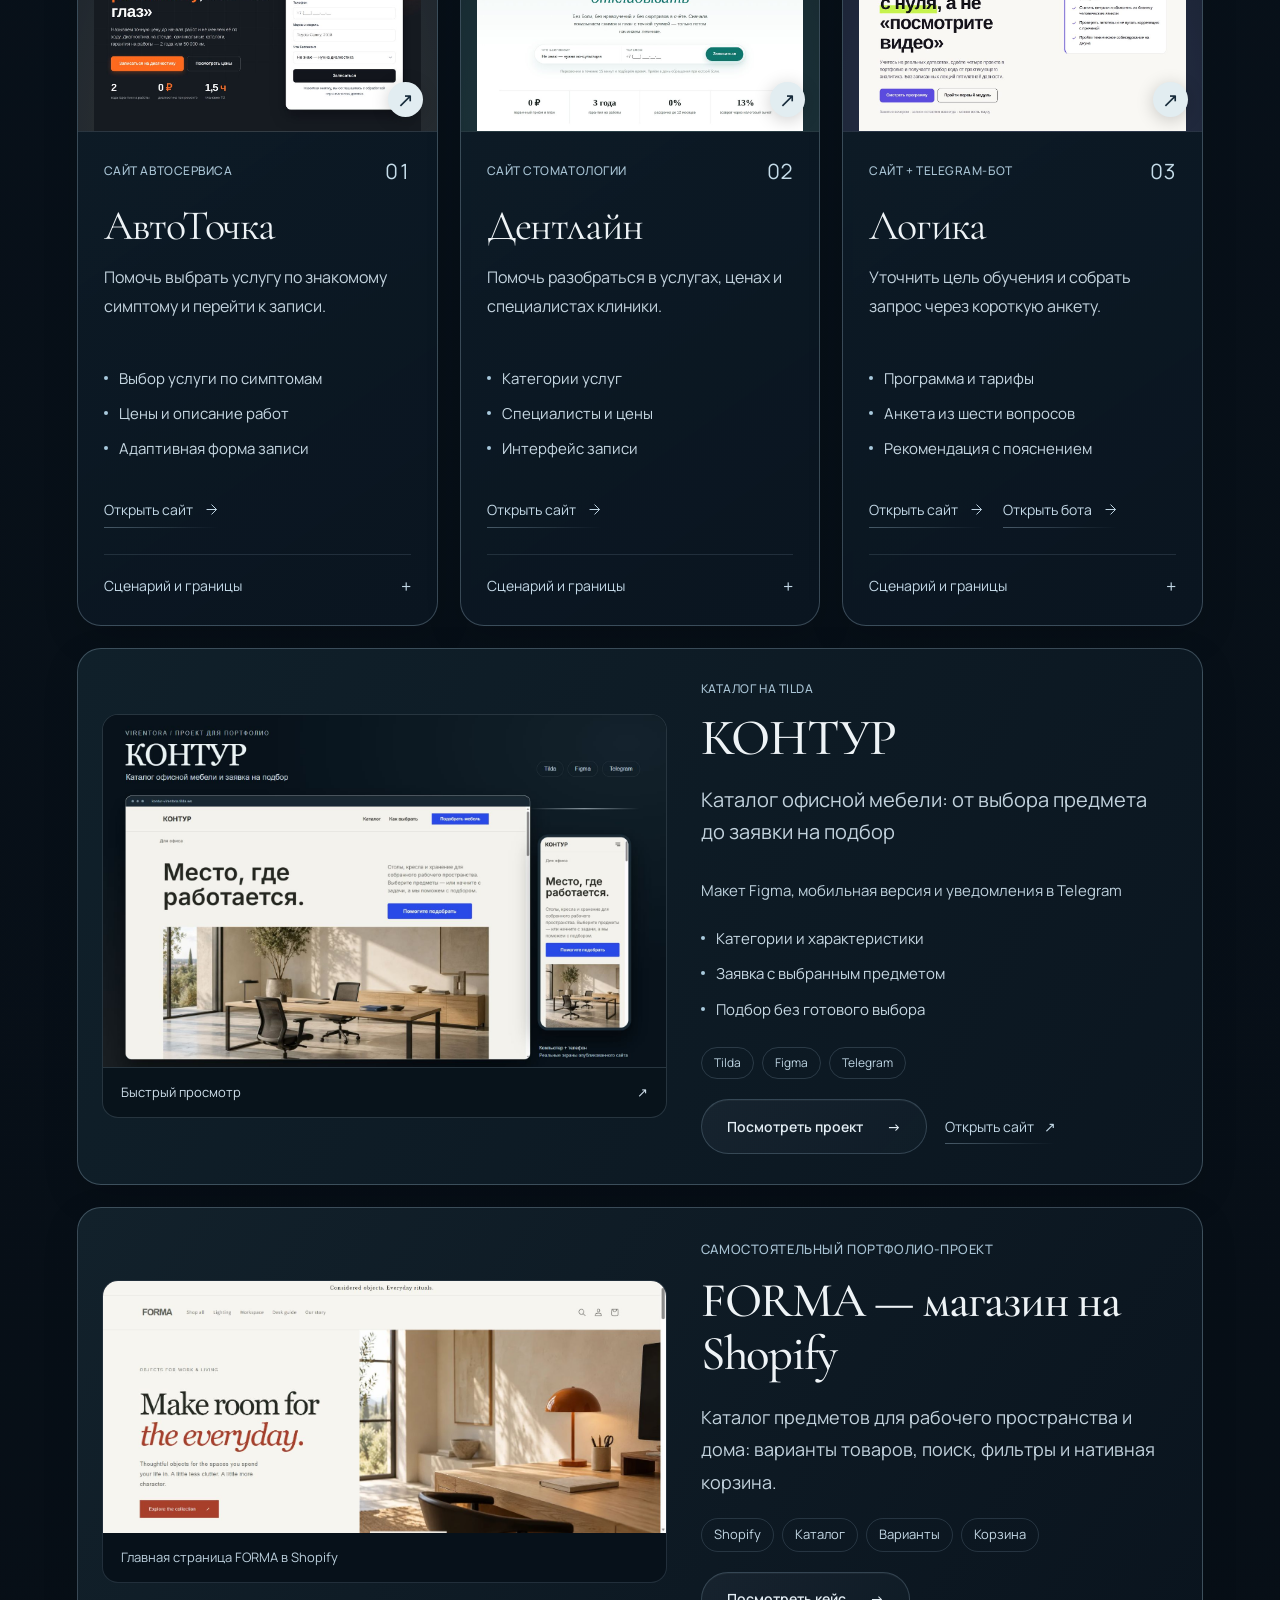
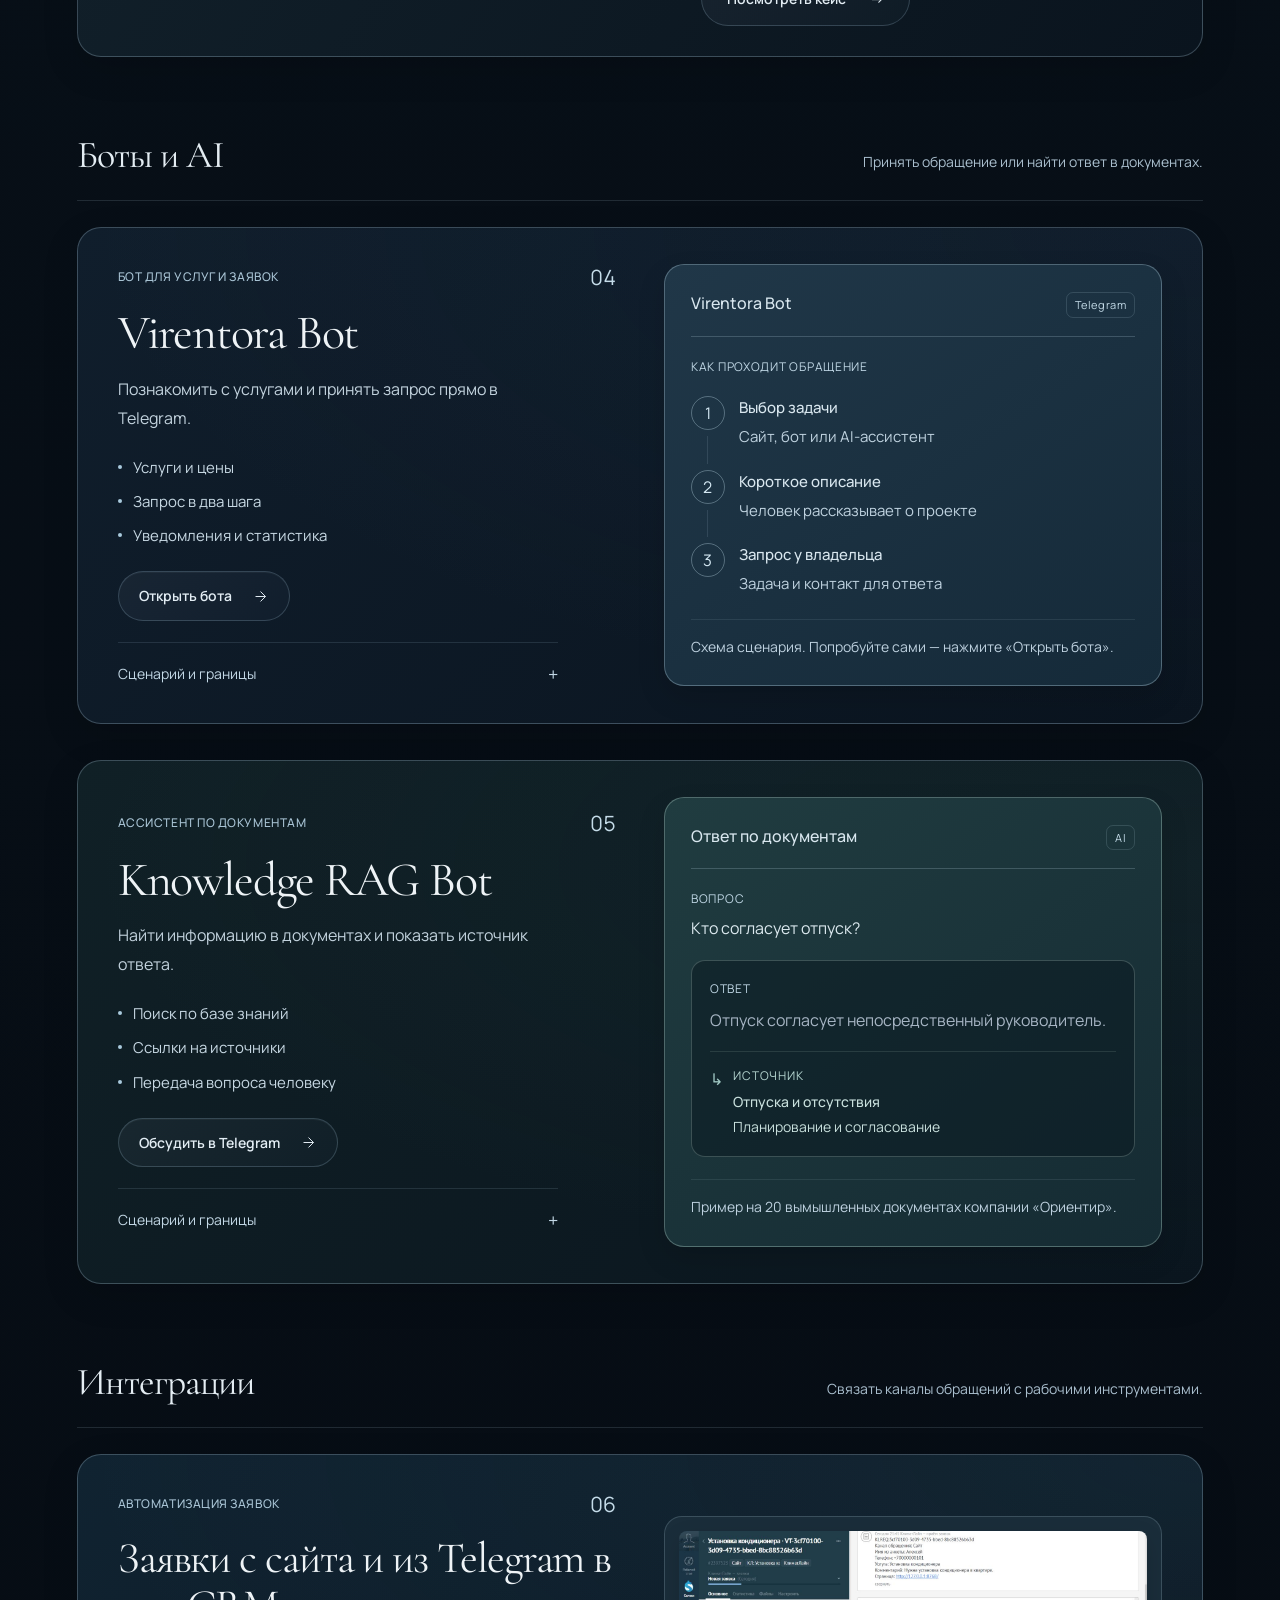
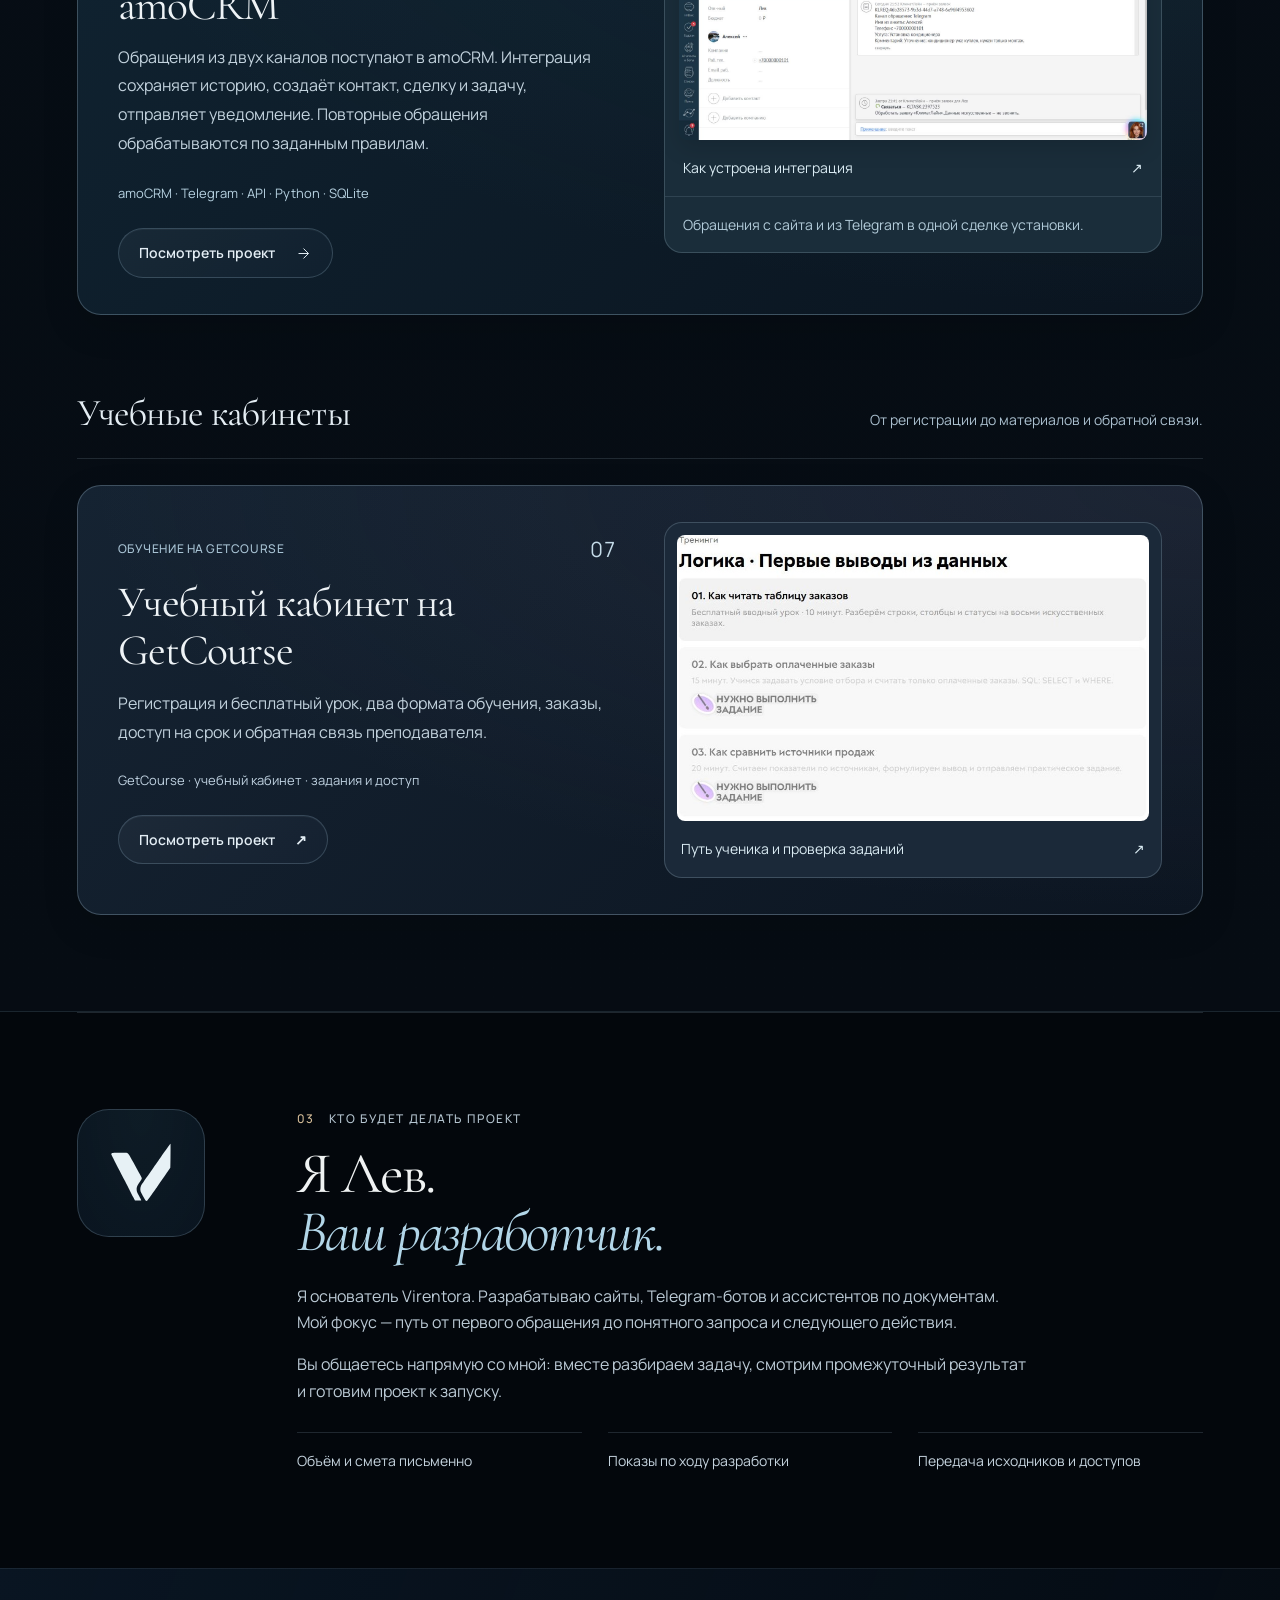
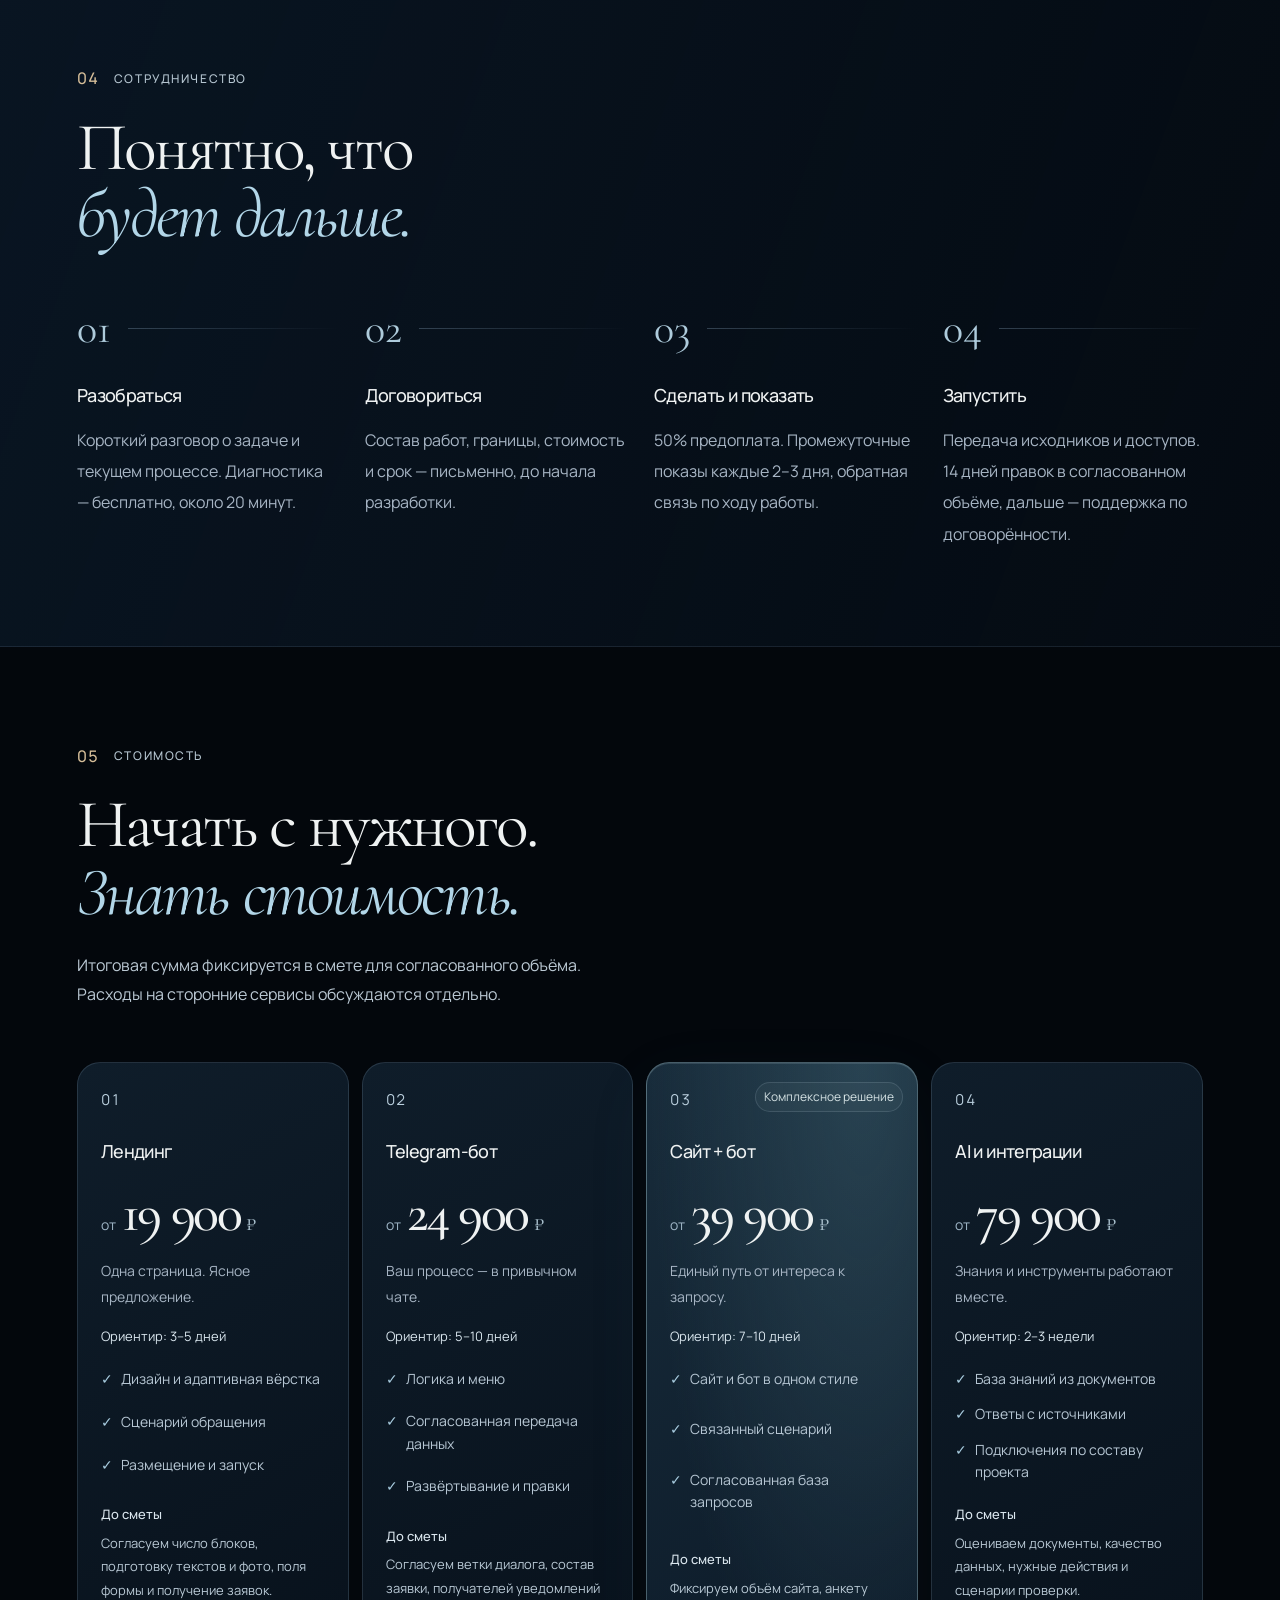
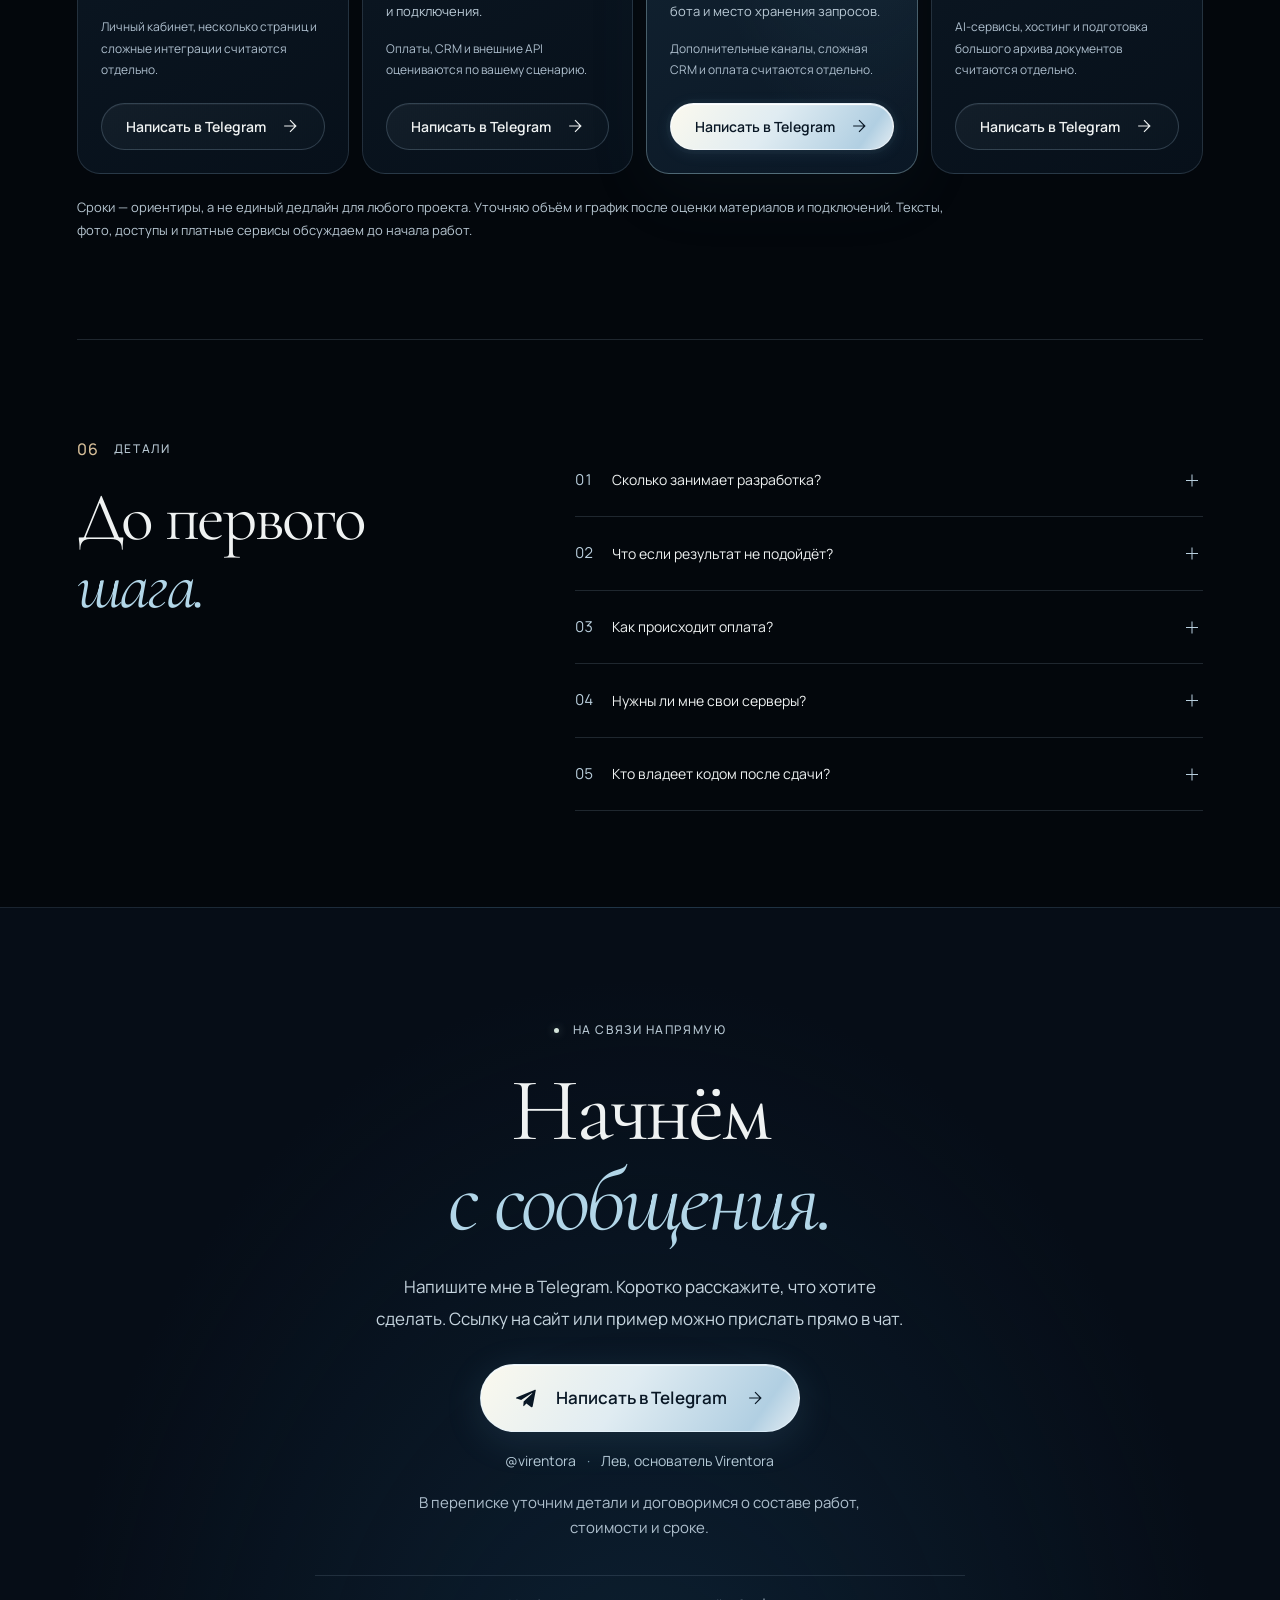
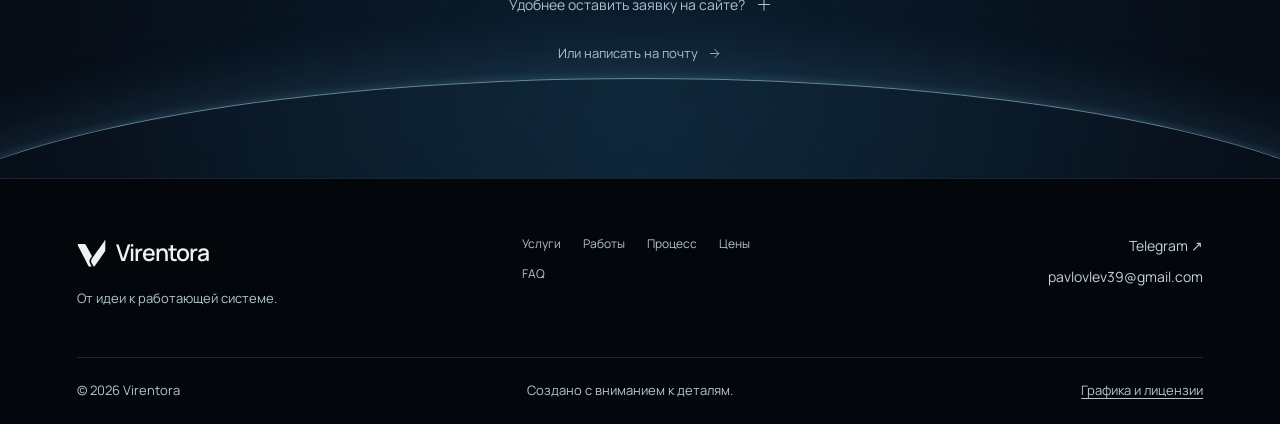
==== commit 28bb69da: "готово" ====
--- a/index.html
+++ b/index.html
@@ -6,8 +6,9 @@
 <link rel="canonical" href="https://virentora.com/"><link rel="icon" href="assets/favicon.svg?v=20260916" type="image/svg+xml">
 <link rel="preconnect" href="https://fonts.googleapis.com"><link rel="preconnect" href="https://fonts.gstatic.com" crossorigin>
 <link href="https://fonts.googleapis.com/css2?family=Cormorant+Garamond:ital,wght@0,400;0,500;1,400;1,500&family=Manrope:wght@400;500;600;700&display=swap" rel="stylesheet">
-<link rel="modulepreload" href="assets/three.module.min.js"><link rel="stylesheet" href="styles.css?v=20260918-telegram1"><link rel="stylesheet" href="middle.css?v=20261002-polish1"><script src="app.js?v=20260919-structure1" defer></script><script src="reveal.js?v=20260919-structure1" defer></script><script type="module" src="scene-loader.js?v=20260916-mobile4"></script>
+<link rel="modulepreload" href="assets/three.module.min.js"><link rel="stylesheet" href="styles.css?v=20260918-telegram1"><link rel="stylesheet" href="middle.css?v=20261002-polish1"><script src="app.js?v=20261003-forma1" defer></script><script src="reveal.js?v=20260919-structure1" defer></script><script type="module" src="scene-loader.js?v=20261003-forma1"></script>
 <link rel="stylesheet" href="projects/kontur-card.css?v=20261002-kontur1"><script src="projects/kontur-preview.js?v=20261002-kontur1" defer></script>
+<link rel="stylesheet" href="projects/forma.css?v=20261003-forma1"><script src="case-router.js?v=20261003-forma1"></script>
 </head><body><a class="skip-link" href="#services"><span data-en="Skip to content">К содержанию</span></a>
 <header id="hdr"><div class="header-inner"><a class="brand" href="#top" aria-label="Virentora"><svg aria-hidden="true" xmlns="http://www.w3.org/2000/svg" viewBox="128 120 384 384" fill="currentColor">
   <path d="M 484.809 154.771 C 475.147 167.822, 456.923 193.350, 444.312 211.500 C 431.701 229.650, 407.946 263.625, 391.523 287 C 330.656 373.632, 323.749 383.598, 321.487 388.043 C 313.673 403.402, 313.856 421.807, 321.966 436.468 C 323.498 439.236, 329.587 450.275, 335.498 461 C 341.410 471.725, 347.169 481.512, 348.297 482.750 C 351.097 485.821, 356.890 485.821, 359.738 482.750 C 360.886 481.512, 375.218 461.375, 391.587 438 C 407.956 414.625, 422.957 393.218, 424.924 390.429 C 429.643 383.738, 456.643 344.839, 474.850 318.500 C 482.834 306.950, 491.974 293.845, 495.160 289.377 C 498.346 284.909, 501.412 280.046, 501.973 278.570 C 502.984 275.912, 503.830 132.497, 502.841 131.508 C 502.585 131.252, 494.471 141.721, 484.809 154.771 M 141.329 188.458 C 137.714 190.030, 136 192.649, 136 196.599 C 136 198.891, 155.075 236.622, 187.518 298.500 C 190.401 304, 203.798 329.875, 217.287 356 C 230.777 382.125, 246.358 412.275, 251.912 423 C 257.465 433.725, 266.619 451.609, 272.254 462.743 L 282.500 482.986 301.750 482.993 L 321 483 320.992 480.750 C 320.988 479.512, 315.599 468.600, 309.016 456.500 C 294.841 430.447, 293.978 428.246, 293.278 416.375 C 292.318 400.085, 296.403 389.810, 313.465 365.590 C 319.259 357.366, 324.242 349.228, 324.577 347.442 C 325.340 343.376, 323.971 340.243, 311.411 317.317 C 306.043 307.518, 288.893 276.100, 273.300 247.500 C 243.791 193.375, 241.649 190.107, 234.344 188.079 C 228.165 186.363, 145.369 186.700, 141.329 188.458" fill-rule="evenodd"/>
@@ -17,7 +18,7 @@
   <path d="M 484.809 154.771 C 475.147 167.822, 456.923 193.350, 444.312 211.500 C 431.701 229.650, 407.946 263.625, 391.523 287 C 330.656 373.632, 323.749 383.598, 321.487 388.043 C 313.673 403.402, 313.856 421.807, 321.966 436.468 C 323.498 439.236, 329.587 450.275, 335.498 461 C 341.410 471.725, 347.169 481.512, 348.297 482.750 C 351.097 485.821, 356.890 485.821, 359.738 482.750 C 360.886 481.512, 375.218 461.375, 391.587 438 C 407.956 414.625, 422.957 393.218, 424.924 390.429 C 429.643 383.738, 456.643 344.839, 474.850 318.500 C 482.834 306.950, 491.974 293.845, 495.160 289.377 C 498.346 284.909, 501.412 280.046, 501.973 278.570 C 502.984 275.912, 503.830 132.497, 502.841 131.508 C 502.585 131.252, 494.471 141.721, 484.809 154.771 M 141.329 188.458 C 137.714 190.030, 136 192.649, 136 196.599 C 136 198.891, 155.075 236.622, 187.518 298.500 C 190.401 304, 203.798 329.875, 217.287 356 C 230.777 382.125, 246.358 412.275, 251.912 423 C 257.465 433.725, 266.619 451.609, 272.254 462.743 L 282.500 482.986 301.750 482.993 L 321 483 320.992 480.750 C 320.988 479.512, 315.599 468.600, 309.016 456.500 C 294.841 430.447, 293.978 428.246, 293.278 416.375 C 292.318 400.085, 296.403 389.810, 313.465 365.590 C 319.259 357.366, 324.242 349.228, 324.577 347.442 C 325.340 343.376, 323.971 340.243, 311.411 317.317 C 306.043 307.518, 288.893 276.100, 273.300 247.500 C 243.791 193.375, 241.649 190.107, 234.344 188.079 C 228.165 186.363, 145.369 186.700, 141.329 188.458" fill-rule="evenodd"/>
 </svg><span>Virentora</span></span><button type="button" id="menu-close" class="icon-button" aria-label="Закрыть меню">×</button></div>
 <nav aria-label="Navigation"><a href="#services"><span data-en="Services">Услуги</span></a><a href="#cases"><span data-en="Work">Работы</span></a><a href="#process"><span data-en="Process">Процесс</span></a><a href="#pricing"><span data-en="Pricing">Цены</span></a><a href="#faq"><span data-en="FAQ">FAQ</span></a></nav><a class="button button-primary" href="https://t.me/virentora" target="_blank" rel="noopener noreferrer"><span data-en="Message on Telegram">Написать в Telegram</span><svg class="arrow" viewBox="0 0 24 24" fill="none" aria-hidden="true"><path d="M5 12h14M12 5l7 7-7 7"/></svg></a></dialog>
-<main>
+<main id="home-main">
 <section id="top" class="hero" aria-labelledby="hero-title"><div class="hero-scene"><div class="hero-sky" aria-hidden="true"></div><div id="earth-stage" aria-hidden="true"></div><div class="hero-vignette" aria-hidden="true"></div><div class="hero-copy wrap"><div class="eyebrow"><i class="status-dot"></i><span data-en="Independent digital development">Независимая цифровая разработка</span></div>
 <h1 id="hero-title"><span data-en="Websites &amp; bots">Сайты и боты</span><br><em data-en="for enquiries.">для заявок.</em></h1><p class="hero-lead" data-en="Present your services, collect enquiries and hand them over for follow-up.">Показать услуги, принять запрос и передать его в работу.</p><p class="hero-sub" data-en="I build websites, Telegram bots and AI assistants for your workflow.">Создаю сайты, Telegram-ботов и AI-ассистентов под ваш процесс.</p><div class="hero-actions"><a class="button button-primary" href="https://t.me/virentora" target="_blank" rel="noopener noreferrer"><span data-en="Message on Telegram">Написать в Telegram</span><svg class="arrow" viewBox="0 0 24 24" fill="none" aria-hidden="true"><path d="M5 12h14M12 5l7 7-7 7"/></svg></a><a class="text-link" href="#cases"><span data-en="See how it works">Как это работает</span><svg class="arrow" viewBox="0 0 24 24" fill="none" aria-hidden="true"><path d="M5 12h14M12 5l7 7-7 7"/></svg></a></div><div class="hero-note"><span class="note-line"></span><span data-en="Scope, cost and timeline agreed before development.">Объём, стоимость и срок — до начала разработки.</span></div></div><div class="earth-label" aria-hidden="true"><span class="label-cross">+</span><div><span data-en="One world.">Один мир.</span><small data-en="More possibilities.">Больше возможностей.</small></div></div><div class="journey-copy wrap" inert><div class="eyebrow"><span>01 — 06</span><span data-en="Everything connects">Всё связано</span></div>
 <h2><span data-en="From an idea">От идеи —</span><br><em data-en="to the whole system.">к целой системе.</em></h2><p data-en="The website introduces. The bot clarifies. Integrations move things forward.">Сайт знакомит. Бот уточняет. Интеграция передаёт в работу.</p><a class="text-link" href="#services"><span data-en="Find your solution">Найти своё решение</span><svg class="arrow" viewBox="0 0 24 24" fill="none" aria-hidden="true"><path d="M5 12h14M12 5l7 7-7 7"/></svg></a></div><div class="hero-bottom wrap"><a class="scroll-cue" href="#services"><span class="scroll-line"></span><span data-en="Scroll to discover">Листайте, чтобы узнать больше</span></a><button id="motion-toggle" type="button" hidden aria-pressed="false"><span class="motion-icon">Ⅱ</span><span data-motion-label><span data-en="Pause animation">Пауза анимации</span></span></button><span class="hero-coordinate" aria-hidden="true">VIRENTORA / DIGITAL WORLD</span></div><div class="scene-progress" aria-hidden="true"><i></i></div></div></section>
@@ -77,7 +78,7 @@
 </section>
 
 <section class="section portfolio-section" id="cases" aria-labelledby="portfolio-title"><div class="wrap"><div class="section-heading portfolio-heading"><div><div class="eyebrow"><span>02</span><span data-en="Portfolio">Портфолио</span></div><h2 id="portfolio-title"><span data-en="Projects.">Проекты.</span><br><em data-en="From brief to solution.">От задачи к решению.</em></h2></div><p data-en="Websites, bots and a document assistant. Each project shows the task, the features and how it works." class="section-description">Сайты, боты и ассистент по документам. В каждом проекте — конкретная задача, функции и пример работы.</p></div>
-<nav class="portfolio-jumps" aria-label="Разделы портфолио" data-aria-en="Portfolio sections"><a class="portfolio-jump" href="#website-projects"><span data-en="Websites · 4 projects">Сайты · 4 проекта</span><svg class="arrow" viewBox="0 0 24 24" fill="none" aria-hidden="true"><path d="M5 12h14M12 5l7 7-7 7"/></svg></a><a class="portfolio-jump" href="#automation-projects"><span data-en="Bots &amp; AI · 2 projects">Боты и AI · 2 проекта</span><svg class="arrow" viewBox="0 0 24 24" fill="none" aria-hidden="true"><path d="M5 12h14M12 5l7 7-7 7"/></svg></a><a class="portfolio-jump" href="#integration-projects"><span data-en="Integrations · 1 project">Интеграции · 1 проект</span><svg class="arrow" viewBox="0 0 24 24" fill="none" aria-hidden="true"><path d="M5 12h14M12 5l7 7-7 7"/></svg></a><a class="portfolio-jump" href="#learning-projects"><span data-en="Learning portals · 1 project">Учебные кабинеты · 1 проект</span><svg class="arrow" viewBox="0 0 24 24" fill="none" aria-hidden="true"><path d="M5 12h14M12 5l7 7-7 7"/></svg></a></nav>
+<nav class="portfolio-jumps" aria-label="Разделы портфолио" data-aria-en="Portfolio sections"><a class="portfolio-jump" href="#website-projects"><span data-en="Websites · 5 projects">Сайты · 5 проектов</span><svg class="arrow" viewBox="0 0 24 24" fill="none" aria-hidden="true"><path d="M5 12h14M12 5l7 7-7 7"/></svg></a><a class="portfolio-jump" href="#automation-projects"><span data-en="Bots &amp; AI · 2 projects">Боты и AI · 2 проекта</span><svg class="arrow" viewBox="0 0 24 24" fill="none" aria-hidden="true"><path d="M5 12h14M12 5l7 7-7 7"/></svg></a><a class="portfolio-jump" href="#integration-projects"><span data-en="Integrations · 1 project">Интеграции · 1 проект</span><svg class="arrow" viewBox="0 0 24 24" fill="none" aria-hidden="true"><path d="M5 12h14M12 5l7 7-7 7"/></svg></a><a class="portfolio-jump" href="#learning-projects"><span data-en="Learning portals · 1 project">Учебные кабинеты · 1 проект</span><svg class="arrow" viewBox="0 0 24 24" fill="none" aria-hidden="true"><path d="M5 12h14M12 5l7 7-7 7"/></svg></a></nav>
 <div class="project-group" id="website-projects"><div class="project-group-heading"><h3><span data-en="Websites">Сайты</span></h3><p data-en="Present the offer and make the next step clear.">Показать услуги и помочь сделать следующий шаг.</p></div><div class="project-grid"><article class="project-card website-project" aria-labelledby="project-avtotochka">
 <a class="project-image project-image-avtotochka" href="https://avtotochka-ekb.ru" target="_blank" rel="noopener noreferrer" aria-label="АвтоТочка" data-aria-en="AvtoTochka"><img src="shots/avtotochka.jpg" alt="АвтоТочка" data-alt-en="AvtoTochka" loading="lazy" width="1100" height="739"><span class="project-image-arrow" aria-hidden="true">↗</span></a>
 <div class="project-body"><div class="project-meta"><span data-en="Auto service website">Сайт автосервиса</span><span class="project-number" aria-hidden="true">01</span></div>
@@ -95,7 +96,9 @@
 <p class="kontur-card-note" data-en="Figma design, mobile layout and Telegram notifications">Макет Figma, мобильная версия и уведомления в Telegram</p>
 <ul class="project-points"><li data-en="Categories and specifications">Категории и характеристики</li><li data-en="Enquiry with the selected item">Заявка с выбранным предметом</li><li data-en="Selection help without a chosen model">Подбор без готового выбора</li></ul>
 <ul class="kontur-card-tags" aria-label="Технологии" data-aria-en="Technologies"><li>Tilda</li><li>Figma</li><li>Telegram</li></ul>
-<div class="project-actions"><a class="button button-glass" href="projects/kontur.html"><span data-en="View project">Посмотреть проект</span><span aria-hidden="true">→</span></a><a class="text-link" href="https://kontur-virentora.tilda.ws/" target="_blank" rel="noopener noreferrer"><span data-en="Open website">Открыть сайт</span><span aria-hidden="true">↗</span></a></div></div></article></div></div>
+<div class="project-actions"><a class="button button-glass" href="projects/kontur.html"><span data-en="View project">Посмотреть проект</span><span aria-hidden="true">→</span></a><a class="text-link" href="https://kontur-virentora.tilda.ws/" target="_blank" rel="noopener noreferrer"><span data-en="Open website">Открыть сайт</span><span aria-hidden="true">↗</span></a></div></div></article>
+<article class="project-card project-forma" id="forma-project" aria-labelledby="forma-card-title"><div class="forma-cover"><img src="assets/projects/forma/home-desktop.jpg" width="1513" height="675" loading="lazy" decoding="async" alt="Главная FORMA: предложение Make room for the everyday и рабочее место с оранжевой лампой" data-alt-en="FORMA home page: Make room for the everyday and a workspace with an orange table light"><p><span data-en="FORMA home page in Shopify" >Главная страница FORMA в Shopify</span></p></div><div class="project-body"><div class="project-meta"><span data-en="Independent portfolio project" >Самостоятельный портфолио-проект</span></div><h4 data-en="FORMA — Shopify store" id="forma-card-title">FORMA — магазин на Shopify</h4><p class="project-purpose"><span data-en="A store for work and living: product variants, search, filters and a native cart." >Каталог предметов для рабочего пространства и дома: варианты товаров, поиск, фильтры и нативная корзина.</span></p><ul class="forma-card-tags"><li>Shopify</li><li data-en="Catalog" >Каталог</li><li data-en="Variants" >Варианты</li><li data-en="Cart" >Корзина</li></ul><div class="project-actions"><a class="button button-glass" data-forma-route href="projects/forma.html" aria-label="Посмотреть кейс FORMA — магазин на Shopify" data-aria-en="View FORMA — Shopify store case study"><span data-en="View case study" >Посмотреть кейс</span> <span aria-hidden="true">→</span></a></div></div></article>
+</div></div>
 <div class="project-group" id="automation-projects"><div class="project-group-heading"><h3><span data-en="Bots &amp; AI">Боты и AI</span></h3><p data-en="Collect an enquiry or find an answer in documents.">Принять обращение или найти ответ в документах.</p></div><div class="automation-projects"><article class="project-card project-feature" id="virentora-bot" aria-labelledby="virentora-bot-title"><div class="project-body"><div class="project-meta"><span data-en="Services &amp; enquiry bot">Бот для услуг и заявок</span><span class="project-number" aria-hidden="true">04</span></div><h4 id="virentora-bot-title">Virentora Bot</h4><p data-en="Introduce the services and collect an enquiry in Telegram." class="project-purpose">Познакомить с услугами и принять запрос прямо в Telegram.</p><ul class="project-points"><li data-en="Services and prices">Услуги и цены</li><li data-en="Two-step enquiry">Запрос в два шага</li><li data-en="Notifications and statistics">Уведомления и статистика</li></ul><div class="project-actions"><a class="button button-glass" href="https://t.me/VirentoraBot" target="_blank" rel="noopener noreferrer"><span data-en="Open bot">Открыть бота</span><svg class="arrow" viewBox="0 0 24 24" fill="none" aria-hidden="true"><path d="M5 12h14M12 5l7 7-7 7"/></svg></a></div><details class="project-details"><summary><span data-en="Workflow &amp; scope">Сценарий и границы</span><span class="project-plus" aria-hidden="true">+</span></summary><dl><div><dt data-en="Try it">Что посмотреть</dt><dd data-en="Open the services and prices menu. To contact me, submit your project description through the bot.">Откройте меню услуг и цен. Если хотите связаться со мной, отправьте описание задачи через бота.</dd></div><div><dt data-en="What happens">Что происходит</dt><dd data-en="The bot passes the enquiry to its owner; a person handles the discussion.">Бот передаёт запрос владельцу; дальнейшее обсуждение — с человеком.</dd></div></dl></details></div><figure class="bot-preview scenario-preview" aria-label="Сценарий работы бота"><figcaption class="scenario-caption"><span>Virentora Bot</span><span class="scenario-platform">Telegram</span></figcaption><p data-en="How an enquiry works" class="scenario-label">Как проходит обращение</p><ol class="scenario-steps"><li><span class="scenario-number" aria-hidden="true">1</span><div><strong data-en="Choose a task">Выбор задачи</strong><p data-en="Website, bot or AI assistant">Сайт, бот или AI-ассистент</p></div></li><li><span class="scenario-number" aria-hidden="true">2</span><div><strong data-en="Describe the project">Короткое описание</strong><p data-en="The visitor outlines the task">Человек рассказывает о проекте</p></div></li><li><span class="scenario-number" aria-hidden="true">3</span><div><strong data-en="The owner receives it">Запрос у владельца</strong><p data-en="The task and a reply contact">Задача и контакт для ответа</p></div></li></ol><p data-en="Workflow outline. Use the project link to open the bot." class="scenario-note">Схема сценария. Попробуйте сами — нажмите «Открыть бота».</p></figure></article><article class="project-card project-feature project-knowledge" id="knowledge-rag-bot" aria-labelledby="knowledge-rag-title"><div class="project-body"><div class="project-meta"><span data-en="Document assistant">Ассистент по документам</span><span class="project-number" aria-hidden="true">05</span></div><h4 id="knowledge-rag-title">Knowledge RAG Bot</h4><p data-en="Find information in documents and show the source." class="project-purpose">Найти информацию в документах и показать источник ответа.</p><ul class="project-points"><li data-en="Knowledge search">Поиск по базе знаний</li><li data-en="Sources alongside answers">Ссылки на источники</li><li data-en="Human handoff">Передача вопроса человеку</li></ul><div class="project-actions"><a class="button button-glass" href="https://t.me/virentora" target="_blank" rel="noopener noreferrer"><span data-en="Discuss on Telegram">Обсудить в Telegram</span><svg class="arrow" viewBox="0 0 24 24" fill="none" aria-hidden="true"><path d="M5 12h14M12 5l7 7-7 7"/></svg></a></div><details class="project-details"><summary><span data-en="Workflow &amp; scope">Сценарий и границы</span><span class="project-plus" aria-hidden="true">+</span></summary><dl><div><dt data-en="How it works">Как работает</dt><dd data-en="The assistant searches the connected documents. If information is missing, it helps hand the question to a person.">Ассистент ищет ответ в подключённых документах. Если информации недостаточно, помогает передать вопрос человеку.</dd></div><div><dt data-en="Example">Пример</dt><dd data-en="The example uses 20 fictional documents from “Orientir”. The scope for your document collection is discussed separately.">Здесь показан пример на 20 вымышленных документах компании «Ориентир». Возможности для вашей базы обсуждаются отдельно.</dd></div></dl></details></div><figure class="scenario-preview knowledge-preview"><figcaption class="scenario-caption"><span data-en="An answer from documents">Ответ по документам</span><span class="scenario-platform">AI</span></figcaption><div class="knowledge-question"><span data-en="Question" class="scenario-label">Вопрос</span><p data-en="Who approves time off?">Кто согласует отпуск?</p></div><div class="knowledge-answer"><span data-en="Answer" class="scenario-label">Ответ</span><p data-en="Time off is approved by your line manager.">Отпуск согласует непосредственный руководитель.</p><div class="answer-source"><span aria-hidden="true">↳</span><div><small data-en="Source">Источник</small><strong data-en="Time off and absences">Отпуска и отсутствия</strong><span data-en="Planning and approval">Планирование и согласование</span></div></div></div><p data-en="Example using 20 fictional documents from “Orientir”." class="scenario-note">Пример на 20 вымышленных документах компании «Ориентир».</p></figure></article></div></div>
 
 <div class="project-group" id="integration-projects">
@@ -173,4 +176,4 @@
   <path d="M 484.809 154.771 C 475.147 167.822, 456.923 193.350, 444.312 211.500 C 431.701 229.650, 407.946 263.625, 391.523 287 C 330.656 373.632, 323.749 383.598, 321.487 388.043 C 313.673 403.402, 313.856 421.807, 321.966 436.468 C 323.498 439.236, 329.587 450.275, 335.498 461 C 341.410 471.725, 347.169 481.512, 348.297 482.750 C 351.097 485.821, 356.890 485.821, 359.738 482.750 C 360.886 481.512, 375.218 461.375, 391.587 438 C 407.956 414.625, 422.957 393.218, 424.924 390.429 C 429.643 383.738, 456.643 344.839, 474.850 318.500 C 482.834 306.950, 491.974 293.845, 495.160 289.377 C 498.346 284.909, 501.412 280.046, 501.973 278.570 C 502.984 275.912, 503.830 132.497, 502.841 131.508 C 502.585 131.252, 494.471 141.721, 484.809 154.771 M 141.329 188.458 C 137.714 190.030, 136 192.649, 136 196.599 C 136 198.891, 155.075 236.622, 187.518 298.500 C 190.401 304, 203.798 329.875, 217.287 356 C 230.777 382.125, 246.358 412.275, 251.912 423 C 257.465 433.725, 266.619 451.609, 272.254 462.743 L 282.500 482.986 301.750 482.993 L 321 483 320.992 480.750 C 320.988 479.512, 315.599 468.600, 309.016 456.500 C 294.841 430.447, 293.978 428.246, 293.278 416.375 C 292.318 400.085, 296.403 389.810, 313.465 365.590 C 319.259 357.366, 324.242 349.228, 324.577 347.442 C 325.340 343.376, 323.971 340.243, 311.411 317.317 C 306.043 307.518, 288.893 276.100, 273.300 247.500 C 243.791 193.375, 241.649 190.107, 234.344 188.079 C 228.165 186.363, 145.369 186.700, 141.329 188.458" fill-rule="evenodd"/>
 </svg><span>Virentora</span></a><p data-en="From an idea to a working system.">От идеи к работающей системе.</p></div>
 <nav aria-label="Footer"><a href="#services"><span data-en="Services">Услуги</span></a><a href="#cases"><span data-en="Work">Работы</span></a><a href="#process"><span data-en="Process">Процесс</span></a><a href="#pricing"><span data-en="Pricing">Цены</span></a><a href="#faq"><span data-en="FAQ">FAQ</span></a></nav><div class="footer-contact"><a href="https://t.me/virentora" target="_blank" rel="noopener noreferrer">Telegram ↗</a><a href="mailto:pavlovlev39@gmail.com">pavlovlev39@gmail.com</a></div></div><div class="footer-bottom"><span>© <span id="year">2026</span> Virentora</span><span data-en="Made with attention to detail.">Создано с вниманием к деталям.</span><a href="assets/credits.html"><span data-en="Graphics &amp; licences">Графика и лицензии</span></a></div></footer><dialog class="kontur-preview" id="kontur-preview" aria-labelledby="kontur-preview-title"><div class="kontur-preview-top"><h2 id="kontur-preview-title" data-en="KONTUR — a Tilda catalogue">КОНТУР — каталог на Tilda</h2><button class="kontur-preview-close" type="button" aria-label="Закрыть быстрый просмотр" data-aria-en="Close quick preview" autofocus>×</button></div><div class="kontur-preview-content" tabindex="0" role="region" aria-label="Обзор проекта" data-aria-en="Project preview"><img src="assets/projects/kontur/01-hero-desktop.jpg" width="1425" height="891" alt="Первый экран работающего каталога КОНТУР" data-alt-en="The live KONTUR catalogue’s first screen" loading="lazy" decoding="async"><p data-en="Nine items, specifications and two enquiry paths: choose a model or start with a brief. Figma design and a responsive Tilda build.">Девять предметов, характеристики и два пути обращения: выбрать модель или начать с задачи. Макет Figma и адаптивная сборка на Tilda.</p><div class="kontur-preview-actions"><a class="button button-primary" href="projects/kontur.html"><span data-en="Full case study">Полный разбор</span><span aria-hidden="true">→</span></a><a class="text-link" href="https://kontur-virentora.tilda.ws/" target="_blank" rel="noopener noreferrer"><span data-en="Open website">Открыть сайт</span><span aria-hidden="true">↗</span></a></div></div></dialog>
-</body></html>
+<div id="case-route-host" hidden><div class="wrap forma-route-fallback"><p data-en="FORMA — Shopify store">FORMA — магазин на Shopify</p><a class="button button-primary" href="projects/forma.html"><span data-en="Open the project page">Открыть страницу проекта</span></a></div></div></body></html>
--- a/projects/forma.css
+++ b/projects/forma.css
@@ -0,0 +1,75 @@
+/* FORMA card and case only. No changes to the existing project cards or scene. */
+.portfolio-section .project-forma{grid-column:1/-1;display:grid;grid-template-columns:minmax(0,1.1fr) minmax(0,1fr);align-items:center;background:linear-gradient(125deg,#12212b,#0a141e);scroll-margin-top:110px}
+.project-forma .forma-cover{margin:24px 0 24px 24px;overflow:hidden;border:1px solid #b0cde329;border-radius:16px;background:#07111a}
+.project-forma .forma-cover img{display:block;width:100%;height:auto}
+.project-forma .forma-cover p{padding:14px 18px;font-size:13px;color:#bcd0dd}
+.portfolio-section .project-forma .project-body{padding:30px 34px}
+.portfolio-section .project-forma h4{font:500 clamp(36px,3.8vw,56px)/1.1 var(--serif);letter-spacing:-.025em;margin:14px 0 20px}
+.portfolio-section .project-forma .project-purpose{font-size:18px;line-height:1.8}
+.project-forma .project-meta{font-size:13px;line-height:1.7}
+.forma-card-tags{display:flex;flex-wrap:wrap;gap:8px;list-style:none;margin:20px 0;padding:0;color:#c4d8e5;font-size:13px}
+.forma-card-tags li{border:1px solid #b0cde329;border-radius:99px;padding:5px 12px}
+[data-view="forma"] #home-main{display:none!important}
+[data-view="forma"] body>footer{display:none!important}
+[data-view="forma"] #case-route-host{display:block!important}
+#case-route-host[hidden]{display:none}
+[data-view="forma"] #hdr{background:#060d15;border-bottom:1px solid #b0cde329}
+#case-route-host{padding-top:100px;background:radial-gradient(ellipse at 95% 0,#19314645,transparent 28%),#03070c;min-height:100svh}
+.forma-route-fallback{padding-block:80px;min-height:65vh;font-size:24px}.forma-route-fallback .button{margin-top:28px}
+.forma-case [hidden]{display:none!important}
+.forma-case .case-intro>.case-back{margin-bottom:30px;width:fit-content}
+.forma-case .case-intro{padding-top:42px}
+.forma-case .case-intro h1{font-size:clamp(50px,6vw,86px);line-height:1.03;max-width:1040px;margin-block:26px}
+.forma-case .case-lead{max-width:880px}
+.forma-case .case-origin{margin-top:26px;color:#b6c9d7}
+.forma-actions{display:flex;align-items:center;flex-wrap:wrap;gap:22px;margin-top:30px}
+.forma-case .button,.project-forma .button{white-space:normal;text-align:center;line-height:1.5}
+.forma-facts{display:grid;grid-template-columns:repeat(4,minmax(0,1fr));gap:24px;margin:42px 0 0;border-top:1px solid #b0cde329;padding-top:26px;max-width:940px}
+.forma-facts>div{display:flex;flex-direction:column-reverse;gap:5px;align-items:flex-start}
+.forma-facts dd{font-size:40px;line-height:1.2;color:#e0edf4;font-variant-numeric:tabular-nums}
+.forma-facts dt{font-size:14px;color:#b8cbd9}
+.forma-hero-media{margin-bottom:56px;scroll-margin-top:120px}
+.forma-case .case-section{scroll-margin-top:110px}
+.forma-case .case-section-heading .eyebrow{font-size:16px;flex-shrink:0}
+.forma-case .case-section h2{font-size:clamp(36px,4vw,56px)}
+.forma-case p,.forma-checks{font-size:16px;line-height:1.85;color:#bdcedb}
+.forma-prose{max-width:960px;margin-bottom:30px}
+.forma-prose p+p{margin-top:18px}
+.forma-three,.forma-two{display:grid;grid-template-columns:repeat(3,minmax(0,1fr));gap:26px;margin-top:35px}
+.forma-two{grid-template-columns:repeat(2,minmax(0,1fr))}
+.forma-three article,.forma-two article{border-top:1px solid #b0cde345;padding-top:22px;min-width:0}
+.forma-case article h3{font:500 31px/1.15 var(--serif);margin-bottom:15px}
+.forma-journey{display:grid;grid-template-columns:repeat(3,minmax(0,1fr));gap:14px;list-style:none;padding:0;margin:0 0 34px}
+.forma-journey li{display:flex;gap:16px;padding:24px;border:1px solid #b0cde329;border-radius:18px;background:#0b1722;min-width:0}
+.forma-step-number{font-size:18px;font-variant-numeric:tabular-nums;color:#b2d6e8}
+.forma-journey h3{font:600 18px/1.5 var(--sans);margin-bottom:10px}
+.forma-journey p{font-size:15px;line-height:1.8}
+.forma-gallery-pair{display:grid;grid-template-columns:minmax(0,1fr) minmax(0,.36fr);gap:24px;align-items:start}
+.forma-pair{display:grid;grid-template-columns:1fr 1fr;gap:24px;margin-block:30px}
+.forma-case .case-shot{min-width:0}
+.forma-case .case-shot-link{padding:16px 16px 0}
+.forma-case .case-enlarge{position:static;width:fit-content;box-shadow:none;margin:12px 0 0;font-size:13px}
+.forma-case .case-shot figcaption{padding:18px 22px 22px}
+.forma-case .case-shot figcaption p{font-size:14px;line-height:1.7;margin:0;color:#cbdfeb}
+.forma-case .case-shot-link img{display:block}
+.forma-case .forma-phone{max-width:390px;justify-self:center;width:100%}
+.forma-cart-gallery{margin-top:24px}
+.forma-case .forma-cart-gallery+.forma-prose{margin-top:28px}
+.forma-calculation{border:1px solid #b0cde339;border-radius:22px;padding:26px 30px;background:#0b1722;margin:28px 0;max-width:740px}
+.forma-calculation>div{display:flex;align-items:baseline;justify-content:space-between;gap:16px;padding:15px 0;border-bottom:1px solid #b0cde329;font-size:17px}
+.forma-calculation strong{font-weight:500;color:#def0f8;white-space:nowrap}
+.forma-calculation>p:last-child{font-size:14px;line-height:1.8;margin-top:20px}
+.forma-checks{padding-left:24px;max-width:960px;margin-bottom:24px}
+.forma-checks li{padding:10px 0 10px 8px}
+.forma-checks li::marker{color:#b2d6e8}
+.forma-status{border-left:2px solid #b2d6e862;padding-left:26px}
+.forma-preview p{margin-top:14px}
+.forma-case .case-contact>p{max-width:710px}
+.forma-case .image-viewer.is-actual img{width:auto;height:auto;max-width:none;max-height:none}
+.forma-case .viewer-scroll{touch-action:pan-x pan-y;min-height:60px}
+.forma-case .viewer-toolbar{flex-shrink:0}
+.forma-case .viewer-hint{flex-shrink:0;font-size:13px;line-height:1.6}
+.forma-case :focus-visible,.project-forma :focus-visible{outline:2px solid #d6be99;outline-offset:4px}
+@media(max-width:900px){.portfolio-section .project-forma{grid-template-columns:1fr}.project-forma .forma-cover{margin:22px 22px 0}.forma-three,.forma-journey{grid-template-columns:1fr 1fr}.forma-gallery-pair{grid-template-columns:minmax(0,1fr) minmax(0,.5fr)}}
+@media(max-width:600px){#case-route-host{padding-top:76px}.portfolio-section .project-forma .project-body{padding:24px 20px}.project-forma .forma-cover{margin:14px 14px 0;border-radius:12px}.portfolio-section .project-forma h4{font-size:40px}.project-forma .forma-cover p{font-size:12px;padding:12px}.forma-case .case-intro h1{font-size:clamp(41px,10vw,56px)}.forma-case .case-intro{padding-block:30px 38px}.forma-case .case-lead{font-size:16px}.forma-actions{gap:20px}.forma-actions .button{width:100%;font-size:14px}.forma-facts{grid-template-columns:1fr 1fr;gap:22px}.forma-facts dd{font-size:34px}.forma-facts dt{font-size:13px}.forma-three,.forma-two,.forma-journey,.forma-pair,.forma-gallery-pair{grid-template-columns:1fr}.forma-case .forma-phone{max-width:320px}.forma-journey li{padding:20px}.forma-case p,.forma-checks{font-size:15px}.forma-case .case-shot-link{padding:10px 10px 0}.forma-case .case-shot figcaption{padding:16px}.forma-case .case-section-heading{gap:14px}.forma-case .case-section-heading .eyebrow{font-size:14px}.forma-calculation{padding:20px 18px}.forma-calculation>div{font-size:15px;gap:10px;flex-wrap:wrap}.forma-status{padding-left:18px}.forma-case .case-footer{align-items:flex-start;flex-direction:column;gap:8px}.forma-case .viewer-toolbar{gap:12px;flex-wrap:wrap}.forma-case .viewer-toolbar h2{font-size:14px;flex:1;min-width:90px}.forma-case .viewer-actions{gap:8px}.forma-case .viewer-scroll img{max-height:calc(100dvh - 220px)}}
+@media(prefers-reduced-motion:reduce){.forma-case *{scroll-behavior:auto!important;transition:none!important}}
